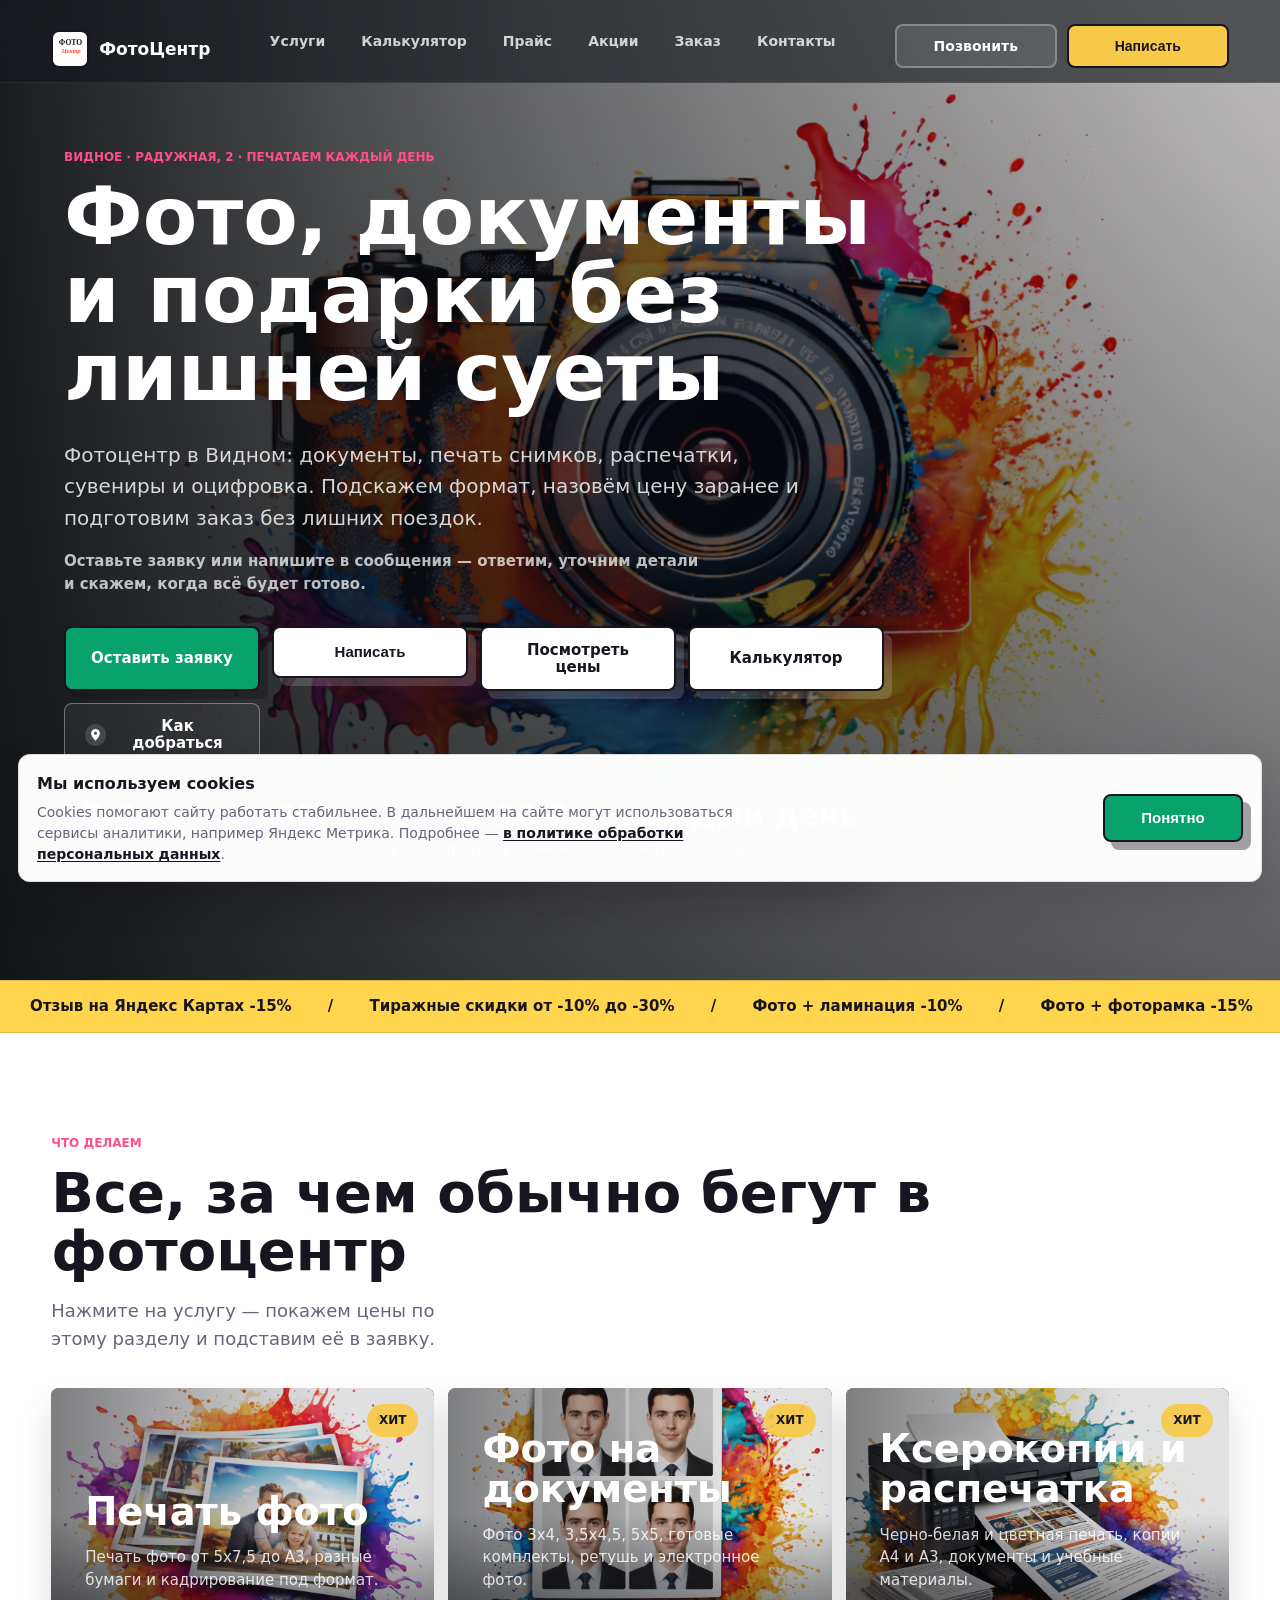
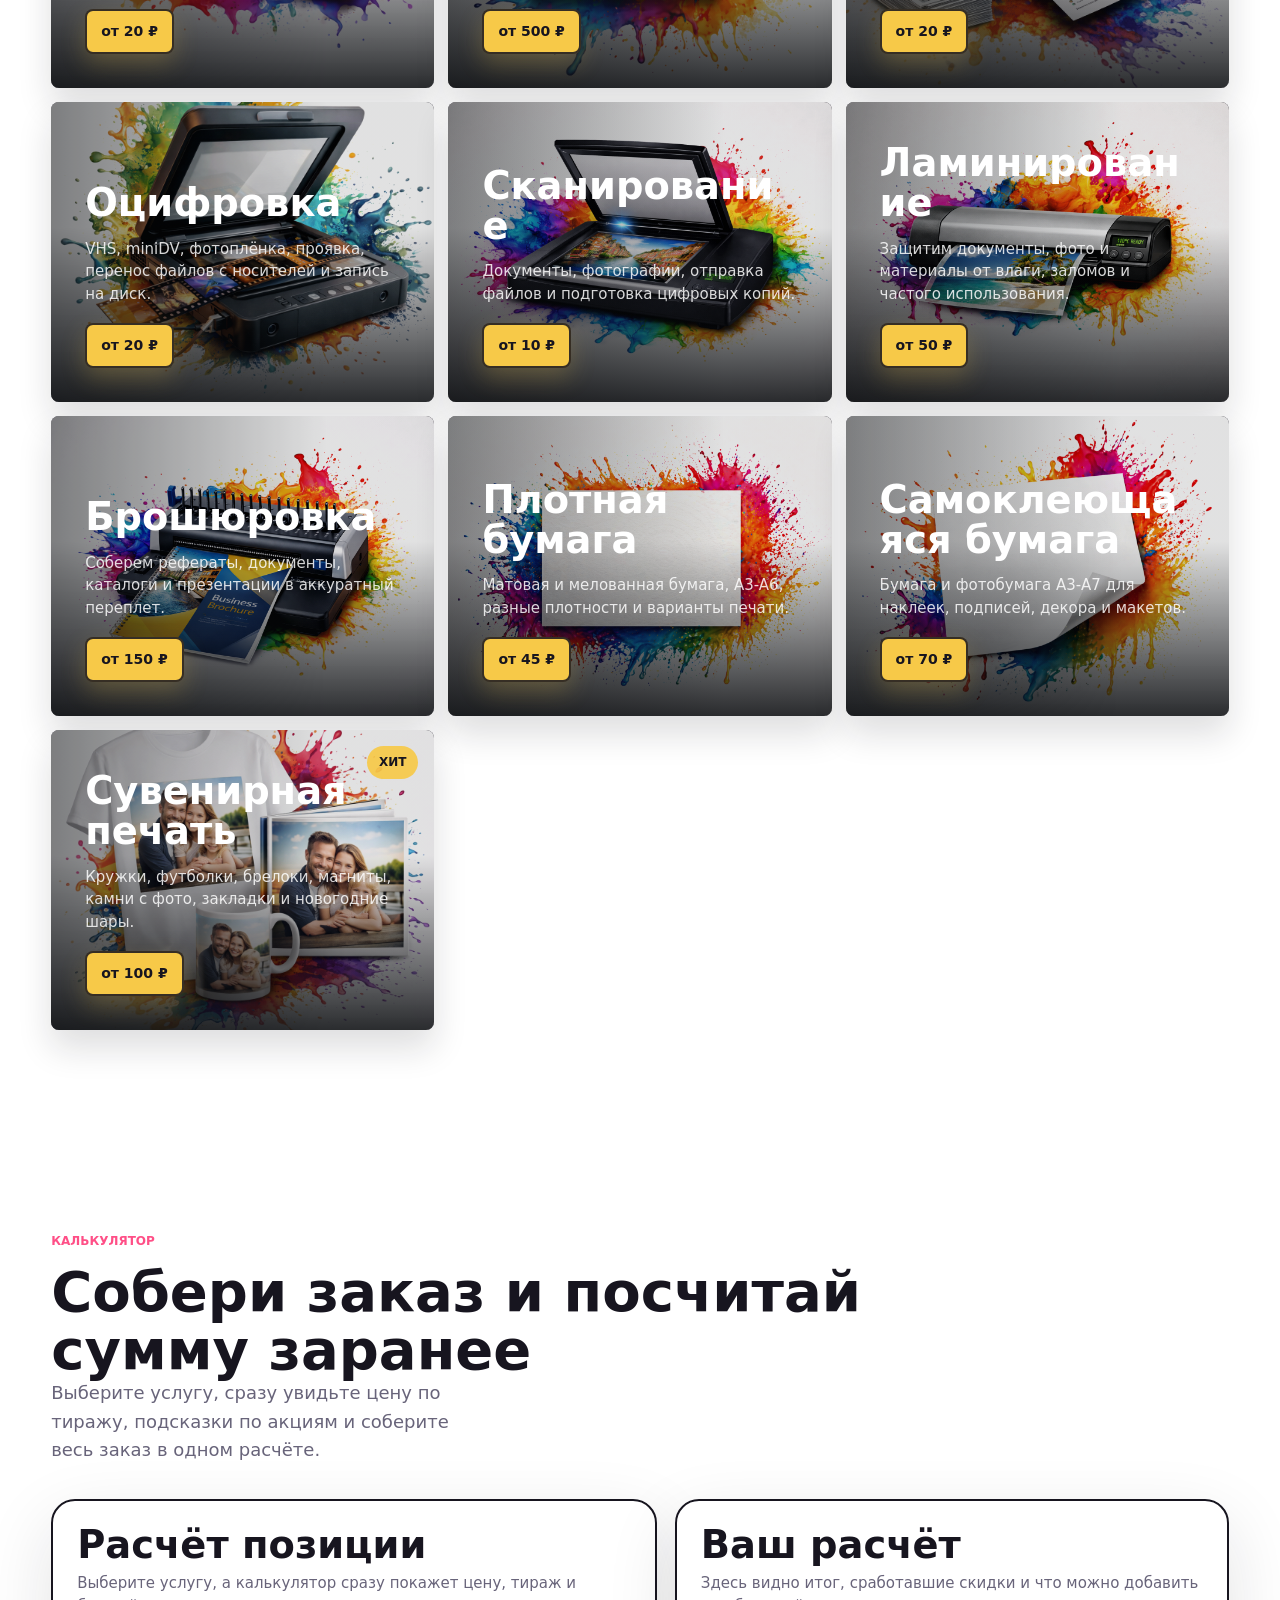
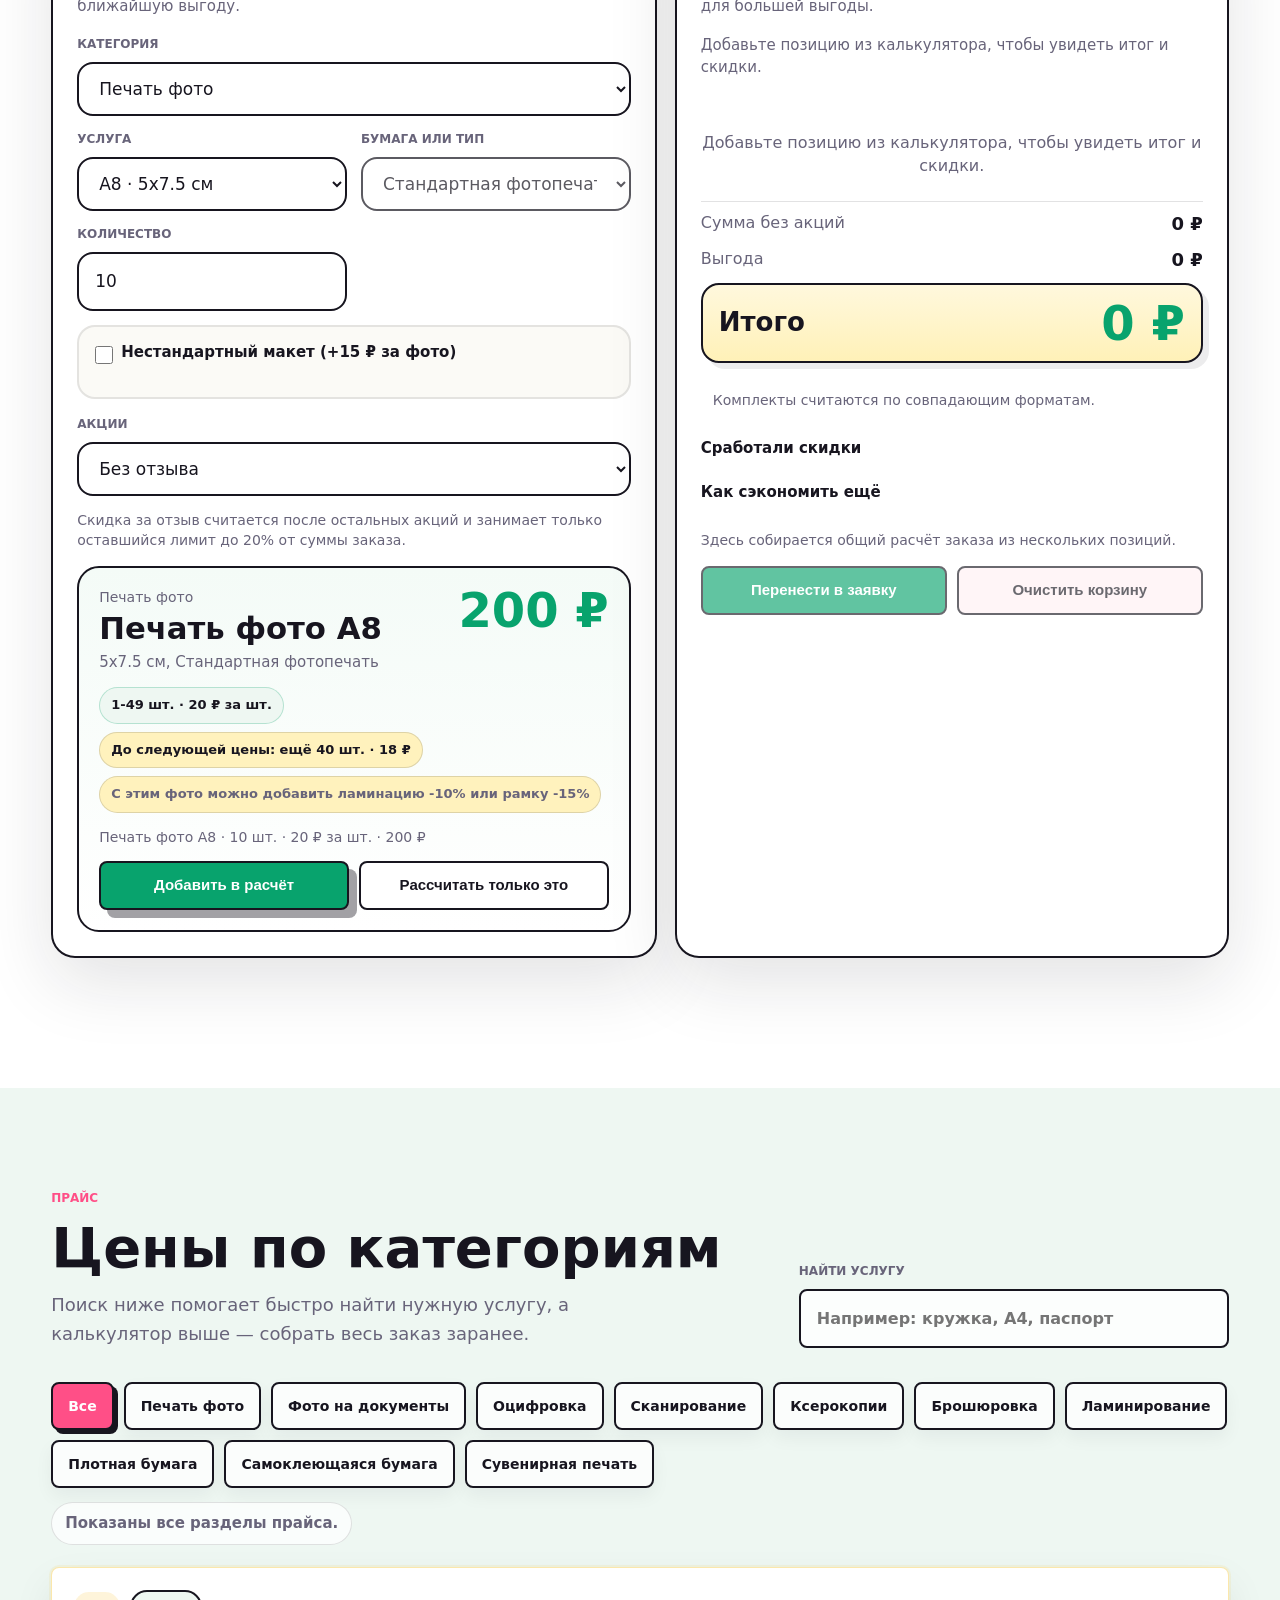
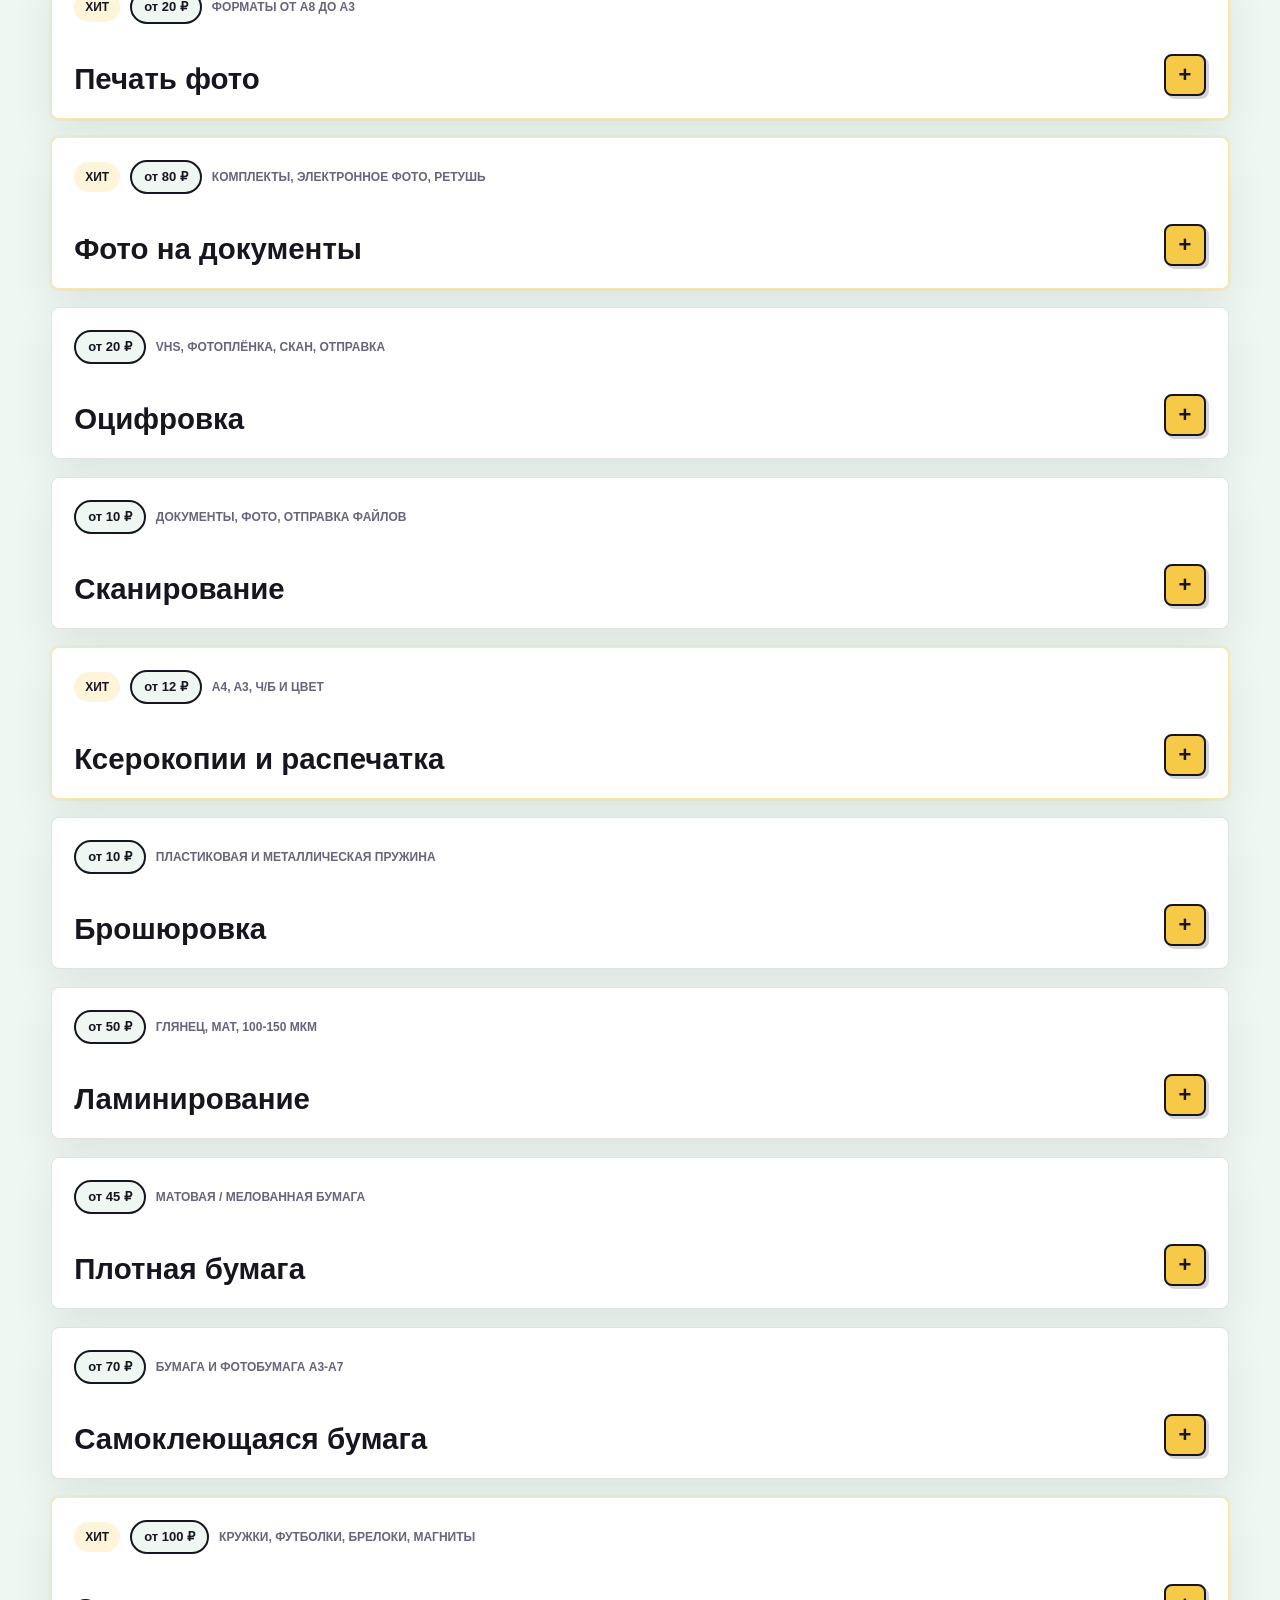
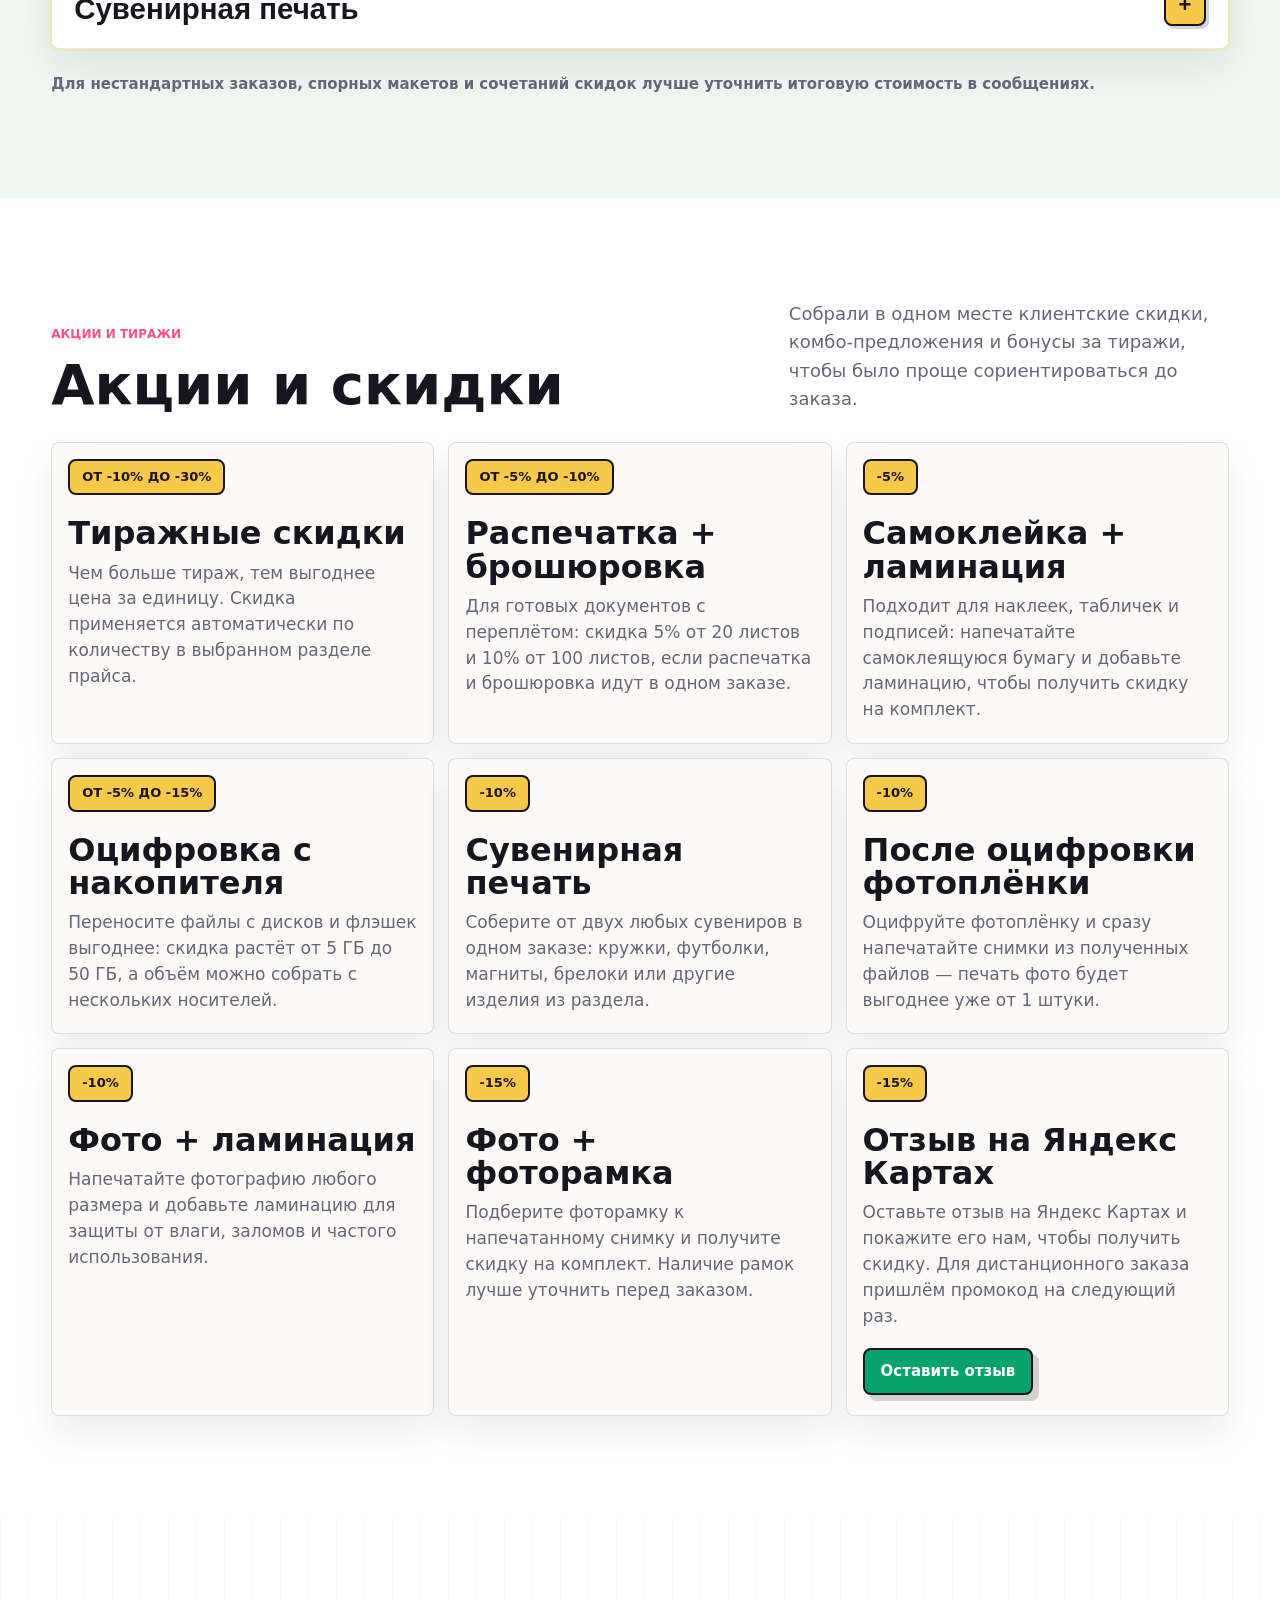
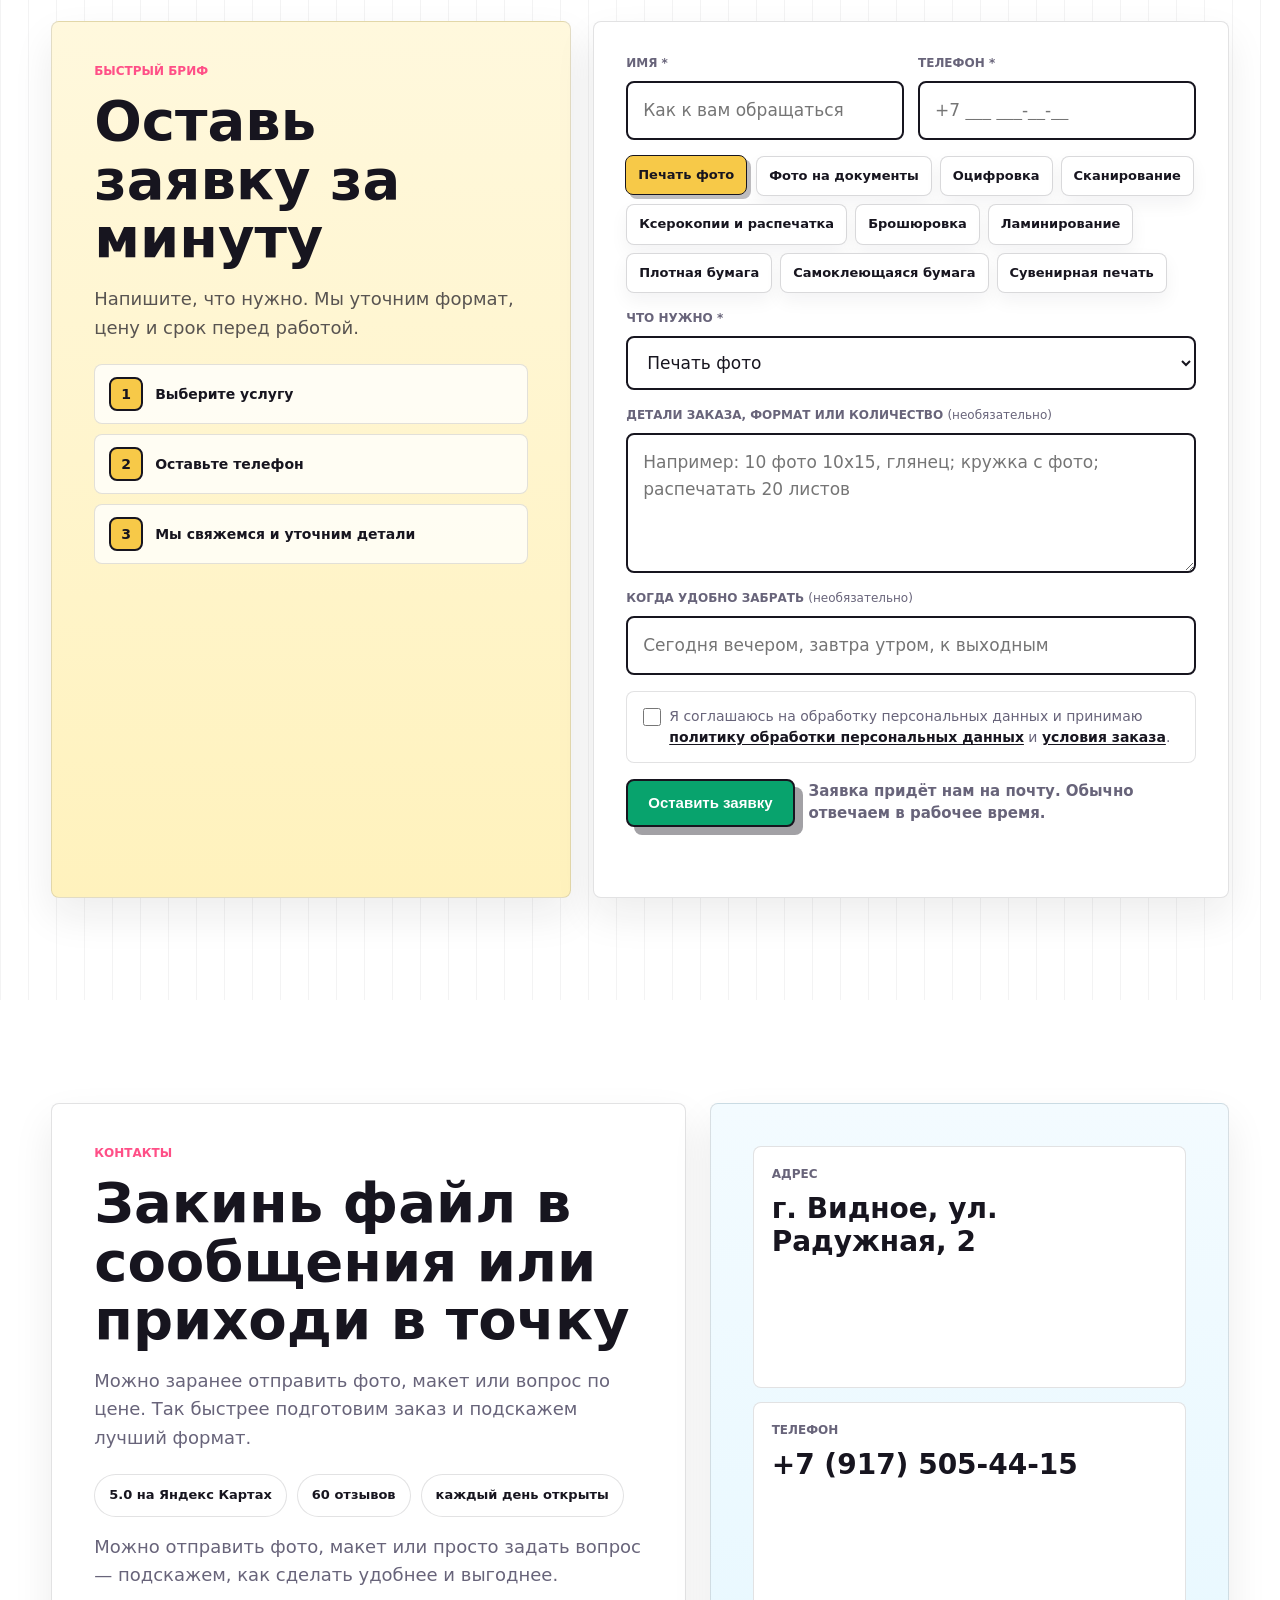
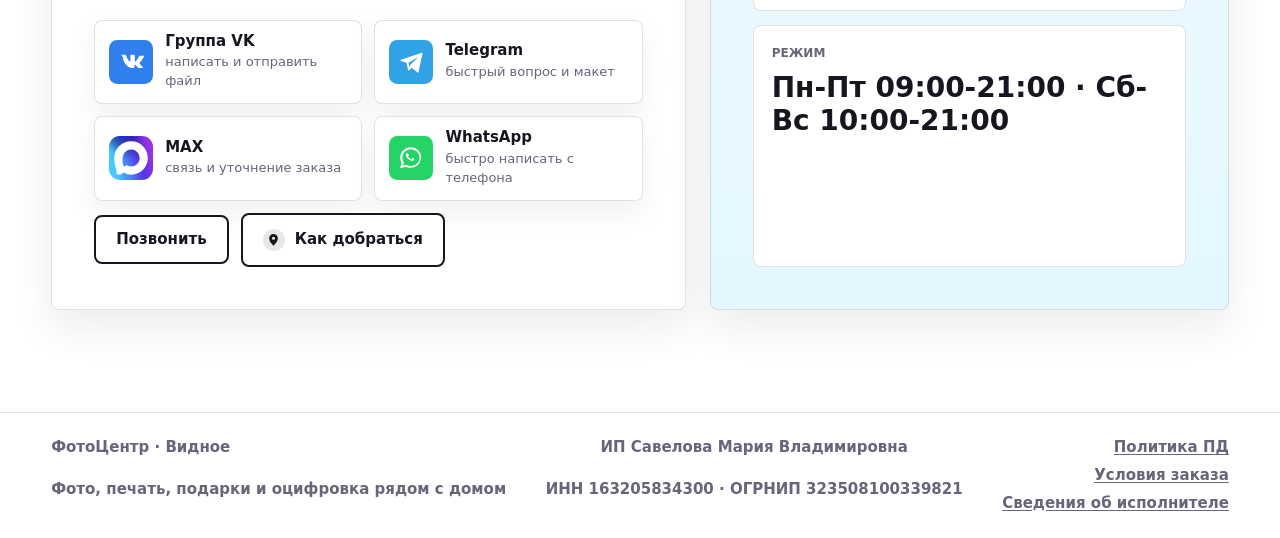
==== index.html @ aa9982d5 "Add legal pages and site compliance details" ====
﻿<!doctype html>
<html lang="ru">
  <head>
    <meta charset="UTF-8" />
    <meta name="viewport" content="width=device-width, initial-scale=1.0" />
    <meta
      name="description"
      content="ФотоЦентр в Видном: фото на документы, печать фото, сувениры с принтом, копии, сканирование, ламинирование и оцифровка."
    />
    <title>ФотоЦентр Видное - фото, печать, сувениры</title>
    <link rel="preconnect" href="https://images.unsplash.com" />
    <link rel="stylesheet" href="styles.css" />
  </head>
  <body>
    <header class="site-header">
      <a class="brand" href="#top" aria-label="ФотоЦентр">
        <span class="brand-mark">
          <img class="brand-mark-image" src="./assets/header-logo.svg" alt="" aria-hidden="true" />
        </span>
        <span>ФотоЦентр</span>
      </a>
      <div class="header-nav-menu">
        <button class="header-nav-toggle" type="button" aria-expanded="false" aria-controls="siteNav" aria-label="Открыть меню">
          <span></span>
          <span></span>
          <span></span>
        </button>
        <nav class="nav" id="siteNav" aria-label="Основная навигация">
          <a href="#services">Услуги</a>
          <a href="#calculator">Калькулятор</a>
          <a href="#prices">Прайс</a>
          <a href="#promos">Акции</a>
          <a href="#order">Заказ</a>
          <a href="#contacts">Контакты</a>
        </nav>
      </div>
      <div class="header-actions">
        <a class="header-cta header-cta-secondary" href="tel:+79175054415">Позвонить</a>
        <div class="header-menu">
          <button class="header-cta header-menu-toggle" type="button" aria-expanded="false" aria-controls="writeMenu">
            Написать
          </button>
          <div class="header-menu-dropdown" id="writeMenu">
            <a href="https://vk.com/pho_tochka.vidnoe" target="_blank" rel="noreferrer">VK</a>
            <a href="https://web.telegram.org/a/#1160806137" target="_blank" rel="noreferrer">Telegram</a>
            <a href="https://max.ru/u/f9LHodD0cOIlaoDYdLaWipJg-TVtTgAfUd0Lg-ih9l57iae0V33f5ia48QM" target="_blank" rel="noreferrer">MAX</a>
            <a href="https://wa.me/79851258646" target="_blank" rel="noreferrer">WhatsApp</a>
          </div>
        </div>
      </div>
    </header>

    <main id="top">
      <section class="hero">
        <div class="hero-copy">
          <p class="eyebrow">Видное · Радужная, 2 · печатаем каждый день</p>
          <h1>Фото, документы<br />и подарки без лишней суеты</h1>
          <p class="hero-text">
            Фотоцентр в Видном: документы, печать снимков, распечатки, сувениры и оцифровка.
            Подскажем формат, назовём цену заранее и подготовим заказ без лишних поездок.
          </p>
          <p class="hero-support">Оставьте заявку или напишите в сообщения — ответим, уточним детали и скажем, когда всё будет готово.</p>
          <div class="hero-actions">
            <a class="btn btn-primary" href="#order">Оставить заявку</a>
            <div class="action-menu action-menu-hero">
              <button class="btn btn-secondary action-menu-toggle" type="button" aria-expanded="false">
                Написать
              </button>
              <div class="action-menu-dropdown" aria-label="Выберите, где написать">
                <a href="https://vk.com/pho_tochka.vidnoe" target="_blank" rel="noreferrer">VK</a>
                <a href="https://web.telegram.org/a/#1160806137" target="_blank" rel="noreferrer">Telegram</a>
                <a href="https://max.ru/u/f9LHodD0cOIlaoDYdLaWipJg-TVtTgAfUd0Lg-ih9l57iae0V33f5ia48QM" target="_blank" rel="noreferrer">MAX</a>
                <a href="https://wa.me/79851258646" target="_blank" rel="noreferrer">WhatsApp</a>
              </div>
            </div>
            <a class="btn btn-secondary" href="#prices">Посмотреть цены</a>
            <a class="btn btn-secondary" href="#calculator">Калькулятор</a>
            <a class="btn btn-ghost btn-route" href="https://yandex.ru/maps/-/CPvjaN9n" target="_blank" rel="noreferrer">
              <span class="btn-route-icon" aria-hidden="true">
                <svg viewBox="0 0 24 24" focusable="false">
                  <path d="M12 22s7-6.2 7-12a7 7 0 1 0-14 0c0 5.8 7 12 7 12Zm0-9.5a2.5 2.5 0 1 1 0-5 2.5 2.5 0 0 1 0 5Z" fill="currentColor" />
                </svg>
              </span>
              <span>Как добраться</span>
            </a>
          </div>
          <div class="hero-stats" aria-label="Быстрая информация">
            <div class="hero-stat">
              <strong>5.0</strong>
              <span>на Яндекс Картах</span>
            </div>
            <div class="hero-stat">
              <strong>60</strong>
              <span>живых отзывов</span>
            </div>
            <div class="hero-stat">
              <strong>от 20 ₽</strong>
              <span>фото за снимок</span>
            </div>
            <div class="hero-stat">
              <strong>каждый день</strong>
              <span>печатаем в Видном</span>
            </div>
          </div>
        </div>
        <div class="hero-media" aria-label="Печать фото и документы">
          <img
            src="https://images.unsplash.com/photo-1516035069371-29a1b244cc32?auto=format&fit=crop&w=900&q=80"
            alt="Фотоаппарат и распечатанные снимки"
          />
          <div class="floating-card top-card">
            <span>от 20 ₽</span>
            <p>печать фото</p>
          </div>
          <div class="floating-card bottom-card">
            <span>от 450 ₽</span>
            <p>электронное фото</p>
          </div>
        </div>
      </section>

      <section class="ticker-section" aria-label="Акции и скидки">
        <div class="ticker-track">
          <div class="ticker-content">
            <span>Отзыв на Яндекс Картах -15%</span>
            <span class="ticker-separator">/</span>
            <span>Тиражные скидки от -10% до -30%</span>
            <span class="ticker-separator">/</span>
            <span>Фото + ламинация -10%</span>
            <span class="ticker-separator">/</span>
            <span>Фото + фоторамка -15%</span>
            <span class="ticker-separator">/</span>
            <span>Распечатка + брошюровка от -5% до -10%</span>
            <span class="ticker-separator">/</span>
            <span>Самоклейка + ламинация -5%</span>
            <span class="ticker-separator">/</span>
            <span>Оцифровка диска или флэшки от -5% до -15%</span>
            <span class="ticker-separator">/</span>
            <span>Сувениры от 2 шт -10%</span>
            <span class="ticker-separator">/</span>
            <span>После оцифровки фотоплёнки печать фото -10%</span>
          </div>
          <div class="ticker-content" aria-hidden="true">
            <span>Отзыв на Яндекс Картах -15%</span>
            <span class="ticker-separator">/</span>
            <span>Тиражные скидки от -10% до -30%</span>
            <span class="ticker-separator">/</span>
            <span>Фото + ламинация -10%</span>
            <span class="ticker-separator">/</span>
            <span>Фото + фоторамка -15%</span>
            <span class="ticker-separator">/</span>
            <span>Распечатка + брошюровка от -5% до -10%</span>
            <span class="ticker-separator">/</span>
            <span>Самоклейка + ламинация -5%</span>
            <span class="ticker-separator">/</span>
            <span>Оцифровка диска или флэшки от -5% до -15%</span>
            <span class="ticker-separator">/</span>
            <span>Сувениры от 2 шт -10%</span>
            <span class="ticker-separator">/</span>
            <span>После оцифровки фотоплёнки печать фото -10%</span>
          </div>
        </div>
      </section>

      <section class="section service-section" id="services">
        <div class="section-head">
          <p class="eyebrow">что делаем</p>
          <h2>Все, за чем обычно бегут в фотоцентр</h2>
          <p class="section-lead">Нажмите на услугу — покажем цены по этому разделу и подставим её в заявку.</p>
        </div>
        <div class="service-grid service-grid-full">
          <article class="service-card service-card-photo" data-target-filter="photo" data-order-service="Печать фото">
            <img src="./assets/photos.png" alt="Печать фотографий" />
            <span class="card-label">хит</span>
            <div>
              <h3>Печать фото</h3>
              <p>Печать фото от 5x7,5 до A3, разные бумаги и кадрирование под формат.</p>
              <span class="service-price">от 20 ₽</span>
            </div>
          </article>
          <article class="service-card service-card-docs" data-target-filter="docs" data-order-service="Фото на документы">
            <img src="./assets/docs.png" alt="Фото на документы" />
            <span class="card-label">хит</span>
            <div>
              <h3>Фото на документы</h3>
              <p>Фото 3x4, 3,5x4,5, 5x5, готовые комплекты, ретушь и электронное фото.</p>
              <span class="service-price">от 500 ₽</span>
            </div>
          </article>
          <article class="service-card service-card-print" data-target-filter="print" data-order-service="Ксерокопии и распечатка">
            <img src="./assets/copies.png" alt="Распечатки и ксерокопии" />
            <span class="card-label">хит</span>
            <div>
              <h3>Ксерокопии и распечатка</h3>
              <p>Черно-белая и цветная печать, копии A4 и A3, документы и учебные материалы.</p>
              <span class="service-price">от 20 ₽</span>
            </div>
          </article>
          <article class="service-card service-card-digital" data-target-filter="digital" data-order-service="Оцифровка">
            <img src="./assets/digitization-card.png" alt="Оцифровка пленок и кассет" />
            <div>
              <h3>Оцифровка</h3>
              <p>VHS, miniDV, фотоплёнка, проявка, перенос файлов с носителей и запись на диск.</p>
              <span class="service-price">от 20 ₽</span>
            </div>
          </article>
          <article class="service-card service-card-scan" data-target-filter="scan" data-order-service="Сканирование">
            <img src="./assets/scanning.png" alt="Сканирование документов и фото" />
            <div>
              <h3>Сканирование</h3>
              <p>Документы, фотографии, отправка файлов и подготовка цифровых копий.</p>
              <span class="service-price">от 10 ₽</span>
            </div>
          </article>
          <article class="service-card service-card-lamination" data-target-filter="lamination" data-order-service="Ламинирование">
            <img src="./assets/lamination.png" alt="Ламинация документов и фотографий" />
            <div>
              <h3>Ламинирование</h3>
              <p>Защитим документы, фото и материалы от влаги, заломов и частого использования.</p>
              <span class="service-price">от 50 ₽</span>
            </div>
          </article>
          <article class="service-card service-card-binding" data-target-filter="binding" data-order-service="Брошюровка">
            <img src="./assets/brochure.png" alt="Брошюровка документов" />
            <div>
              <h3>Брошюровка</h3>
              <p>Соберем рефераты, документы, каталоги и презентации в аккуратный переплет.</p>
              <span class="service-price">от 150 ₽</span>
            </div>
          </article>
          <article class="service-card service-card-paper" data-target-filter="paper" data-order-service="Плотная бумага">
            <img src="./assets/thick-paper.png" alt="Плотная бумага для печати" />
            <div>
              <h3>Плотная бумага</h3>
              <p>Матовая и мелованная бумага, A3-A6, разные плотности и варианты печати.</p>
              <span class="service-price">от 45 ₽</span>
            </div>
          </article>
          <article class="service-card service-card-sticker" data-target-filter="sticker" data-order-service="Самоклеющаяся бумага">
            <img src="./assets/sticker-paper.png" alt="Самоклеющаяся бумага" />
            <div>
              <h3>Самоклеющаяся бумага</h3>
              <p>Бумага и фотобумага A3-A7 для наклеек, подписей, декора и макетов.</p>
              <span class="service-price">от 70 ₽</span>
            </div>
          </article>
          <article class="service-card service-card-gifts" data-target-filter="gifts" data-order-service="Сувенирная печать">
            <img src="./assets/souvenirs.png" alt="Сувенирная печать" />
            <span class="card-label">хит</span>
            <div>
              <h3>Сувенирная печать</h3>
              <p>Кружки, футболки, брелоки, магниты, камни с фото, закладки и новогодние шары.</p>
              <span class="service-price">от 100 ₽</span>
            </div>
          </article>
        </div>
      </section>

      <section class="section calculator-section" id="calculator">
        <div class="section-head">
          <p class="eyebrow">калькулятор</p>
          <h2 id="photoCalculatorTitle">Собери заказ и посчитай сумму заранее</h2>
          <p class="section-lead">
            Выберите услугу, сразу увидьте цену по тиражу, подсказки по акциям и соберите весь заказ в одном расчёте.
          </p>
        </div>
        <div class="calculator-panel" aria-labelledby="photoCalculatorTitle">
          <div class="calculator-workspace" aria-label="Параметры калькулятора заказа">
            <div class="calculator-card calculator-builder">
              <div class="calculator-card-head">
                <h3>Расчёт позиции</h3>
                <p>Выберите услугу, а калькулятор сразу покажет цену, тираж и ближайшую выгоду.</p>
              </div>

              <div class="calculator-grid calculator-grid-basket">
                <label>
                  <span>Категория</span>
                  <select id="calcCategory"></select>
                </label>
                <div class="calculator-dynamic-fields" id="calcFields"></div>
              </div>

              <label class="calculator-review-field">
                <span>Акции</span>
                <select id="calcReviewPromo">
                  <option value="no">Без отзыва</option>
                  <option value="yes">Отзыв на Яндекс Картах -15%</option>
                </select>
              </label>
              <p class="calculator-promo-note">
                Скидка за отзыв считается после остальных акций и занимает только оставшийся лимит до 20% от суммы заказа.
              </p>

              <div class="calculator-preview" id="calcPreview" aria-live="polite">
                <div class="calculator-preview-top">
                  <div>
                    <div class="calculator-preview-meta" id="calcPreviewMeta">Выберите услугу</div>
                    <h3 class="calculator-preview-title" id="calcPreviewTitle">—</h3>
                    <p class="calculator-preview-description" id="calcPreviewDescription">
                      Здесь появится краткое описание выбранной позиции.
                    </p>
                  </div>
                  <div class="calculator-preview-price" id="calcPreviewTotal">0 ₽</div>
                </div>
                <div class="calculator-badges" id="calcPreviewBadges"></div>
                <p class="calculator-builder-note" id="calcBuilderNote">
                  Выберите категорию, услугу и количество, затем добавьте позицию в общий расчёт.
                </p>
                <div class="calculator-builder-actions">
                  <button class="btn btn-primary" id="calcAddItem" type="button">
                    Добавить в расчёт
                  </button>
                  <button class="btn btn-secondary" id="calcReplaceItem" type="button">
                    Рассчитать только это
                  </button>
                </div>
              </div>
            </div>

            <aside class="calculator-card calculator-result" id="calcCartResult" aria-live="polite">
              <div class="calculator-card-head">
                <h3>Ваш расчёт</h3>
                <p>Здесь видно итог, сработавшие скидки и что можно добавить для большей выгоды.</p>
              </div>

              <div class="calculator-result-top">
                <span class="calculator-badge" id="calcCartBadge">Пустой расчёт</span>
                <strong id="calcCartTotal">0 ₽</strong>
              </div>
              <p class="calculator-summary" id="calcCartSummary">
                Добавьте услуги и товары, чтобы собрать заказ по шагам.
              </p>
              <div class="calculator-cart-list" id="calcCartList"></div>
              <p class="calculator-empty" id="calcCartEmpty">
                Добавьте позицию из калькулятора, чтобы увидеть итог и скидки.
              </p>

              <div class="calculator-totals">
                <div class="calculator-total-row">
                  <span>Сумма без акций</span>
                  <b id="calcCartSubtotal">0 ₽</b>
                </div>
                <div class="calculator-total-row">
                  <span>Выгода</span>
                  <b id="calcCartDiscounts">0 ₽</b>
                </div>
                <div class="calculator-total-row calculator-total-row-final">
                  <span>Итого</span>
                  <b id="calcCartGrandTotal">0 ₽</b>
                </div>
              </div>

              <div class="calculator-breakdown">
                <span id="calcCartMeta">Скидки считаются по связкам внутри корзины и по выгоде для клиента.</span>
              </div>

              <div class="calculator-insights" id="calcCartInsights" hidden>
                <section class="calculator-insight">
                  <h3>Сработали скидки</h3>
                  <div class="calculator-lines" id="calcCartAppliedDiscounts"></div>
                </section>
                <section class="calculator-insight">
                  <h3>Как сэкономить ещё</h3>
                  <div class="calculator-lines" id="calcCartSavingsTips"></div>
                </section>
              </div>

              <p class="calculator-result-note" id="calcCartNote">
                Здесь собирается общий расчёт заказа из нескольких позиций.
              </p>
              <div class="calculator-actions">
                <button class="btn btn-primary calculator-transfer" id="calcCartTransfer" type="button">
                  Перенести в заявку
                </button>
                <button class="btn btn-ghost calculator-clear" id="calcCartClear" type="button">
                  Очистить корзину
                </button>
              </div>
            </aside>
          </div>
        </div>
        <div class="calculator-toast" id="calcToast" aria-live="polite" aria-atomic="true"></div>
      </section>

      <section class="section price-section" id="prices">
        <div class="section-head split-head">
          <div>
            <p class="eyebrow">прайс</p>
            <h2>Цены по категориям</h2>
            <p class="price-intro">Поиск ниже помогает быстро найти нужную услугу, а калькулятор выше — собрать весь заказ заранее.</p>
          </div>
          <label class="search-box">
            <span>Найти услугу</span>
            <input type="search" id="priceSearch" placeholder="Например: кружка, А4, паспорт" />
          </label>
        </div>

        <div class="price-tabs" role="tablist" aria-label="Категории прайса">
          <button class="tab active" type="button" data-filter="all">Все</button>
          <button class="tab" type="button" data-filter="photo">Печать фото</button>
          <button class="tab" type="button" data-filter="docs">Фото на документы</button>
          <button class="tab" type="button" data-filter="digital">Оцифровка</button>
          <button class="tab" type="button" data-filter="scan">Сканирование</button>
          <button class="tab" type="button" data-filter="print">Ксерокопии</button>
          <button class="tab" type="button" data-filter="binding">Брошюровка</button>
          <button class="tab" type="button" data-filter="lamination">Ламинирование</button>
          <button class="tab" type="button" data-filter="paper">Плотная бумага</button>
          <button class="tab" type="button" data-filter="sticker">Самоклеющаяся бумага</button>
          <button class="tab" type="button" data-filter="gifts">Сувенирная печать</button>
        </div>
        <p class="price-filter-status" id="priceFilterStatus">Показаны все разделы прайса.</p>
        <p class="price-empty-message" id="priceEmptyMessage">
          Не нашли услугу? <a href="#contacts">Напишите нам</a> — подскажем цену.
        </p>

        <div class="price-grid price-table-grid" id="priceGrid">
          <article class="price-card price-table-card price-card-hot" data-category="photo">
            <button class="price-card-toggle" type="button" aria-expanded="false">
            <div class="price-card-top">
              <span class="price-hot-tag">хит</span>
              <span class="price-chip">от 20 ₽</span>
              <span class="price-meta">форматы от A8 до A3</span>
            </div>
            <h3>Печать фото</h3>
            </button>
            <div class="price-card-body" hidden>
            <div class="price-table-wrap">
              <table class="price-table photo-price-table detail-price-table">
                <thead><tr><th>Формат</th><th>Размер</th><th>Бумага или тип</th><th>Кол-во</th><th>Цена</th></tr></thead>
                <tbody>
                  <tr><td>A8</td><td>5×7,5 см</td><td>Стандартная фотопечать</td><td>1-49<br />50-99<br />100-199<br />200+</td><td><div class="photo-tier-list"><span class="photo-tier"><span class="photo-tier-qty">1-49 шт.</span><span class="photo-tier-price">20 ₽</span></span><span class="photo-tier"><span class="photo-tier-qty">50-99 шт.</span><span class="photo-tier-price">18 ₽</span></span><span class="photo-tier"><span class="photo-tier-qty">100-199 шт.</span><span class="photo-tier-price">17 ₽</span></span><span class="photo-tier"><span class="photo-tier-qty">200+ шт.</span><span class="photo-tier-price">16 ₽</span></span></div></td></tr>
                  <tr><td>A7</td><td>7,5×10 см</td><td>Стандартная фотопечать</td><td>1-29<br />30-59<br />60-99<br />100+</td><td><div class="photo-tier-list"><span class="photo-tier"><span class="photo-tier-qty">1-29 шт.</span><span class="photo-tier-price">30 ₽</span></span><span class="photo-tier"><span class="photo-tier-qty">30-59 шт.</span><span class="photo-tier-price">27 ₽</span></span><span class="photo-tier"><span class="photo-tier-qty">60-99 шт.</span><span class="photo-tier-price">26 ₽</span></span><span class="photo-tier"><span class="photo-tier-qty">100+ шт.</span><span class="photo-tier-price">24 ₽</span></span></div></td></tr>
                  <tr><td>A6</td><td>10×15 см</td><td>Стандартная фотопечать</td><td>1-9<br />10-29<br />30-49<br />50-99<br />100-199<br />200+</td><td><div class="photo-tier-list"><span class="photo-tier"><span class="photo-tier-qty">1-9 шт.</span><span class="photo-tier-price">50 ₽</span></span><span class="photo-tier"><span class="photo-tier-qty">10-29 шт.</span><span class="photo-tier-price">45 ₽</span></span><span class="photo-tier"><span class="photo-tier-qty">30-49 шт.</span><span class="photo-tier-price">43 ₽</span></span><span class="photo-tier"><span class="photo-tier-qty">50-99 шт.</span><span class="photo-tier-price">40 ₽</span></span><span class="photo-tier"><span class="photo-tier-qty">100-199 шт.</span><span class="photo-tier-price">38 ₽</span></span><span class="photo-tier"><span class="photo-tier-qty">200+ шт.</span><span class="photo-tier-price">35 ₽</span></span></div></td></tr>
                  <tr><td>13×18</td><td>13×18 см</td><td>Стандартная фотопечать</td><td>1-9<br />10-14<br />15-29<br />30+</td><td><div class="photo-tier-list"><span class="photo-tier"><span class="photo-tier-qty">1-9 шт.</span><span class="photo-tier-price">100 ₽</span></span><span class="photo-tier"><span class="photo-tier-qty">10-14 шт.</span><span class="photo-tier-price">90 ₽</span></span><span class="photo-tier"><span class="photo-tier-qty">15-29 шт.</span><span class="photo-tier-price">85 ₽</span></span><span class="photo-tier"><span class="photo-tier-qty">30+ шт.</span><span class="photo-tier-price">80 ₽</span></span></div></td></tr>
                  <tr><td>A5</td><td>15×20 см</td><td>Стандартная фотопечать</td><td>1-9<br />10-14<br />15-29<br />30+</td><td><div class="photo-tier-list"><span class="photo-tier"><span class="photo-tier-qty">1-9 шт.</span><span class="photo-tier-price">150 ₽</span></span><span class="photo-tier"><span class="photo-tier-qty">10-14 шт.</span><span class="photo-tier-price">135 ₽</span></span><span class="photo-tier"><span class="photo-tier-qty">15-29 шт.</span><span class="photo-tier-price">128 ₽</span></span><span class="photo-tier"><span class="photo-tier-qty">30+ шт.</span><span class="photo-tier-price">120 ₽</span></span></div></td></tr>
                  <tr><td>A4</td><td>21×29,7 см</td><td>Стандартная фотопечать</td><td>1-4<br />5-9<br />10-29<br />30+</td><td><div class="photo-tier-list"><span class="photo-tier"><span class="photo-tier-qty">1-4 шт.</span><span class="photo-tier-price">250 ₽</span></span><span class="photo-tier"><span class="photo-tier-qty">5-9 шт.</span><span class="photo-tier-price">225 ₽</span></span><span class="photo-tier"><span class="photo-tier-qty">10-29 шт.</span><span class="photo-tier-price">213 ₽</span></span><span class="photo-tier"><span class="photo-tier-qty">30+ шт.</span><span class="photo-tier-price">200 ₽</span></span></div></td></tr>
                  <tr><td>A3</td><td>29,7×42 см</td><td>Стандартная фотопечать</td><td>1-2<br />3-5<br />6-10<br />11+</td><td><div class="photo-tier-list"><span class="photo-tier"><span class="photo-tier-qty">1-2 шт.</span><span class="photo-tier-price">850 ₽</span></span><span class="photo-tier"><span class="photo-tier-qty">3-5 шт.</span><span class="photo-tier-price">765 ₽</span></span><span class="photo-tier"><span class="photo-tier-qty">6-10 шт.</span><span class="photo-tier-price">723 ₽</span></span><span class="photo-tier"><span class="photo-tier-qty">11+ шт.</span><span class="photo-tier-price">680 ₽</span></span></div></td></tr>
                  <tr><td>Нестандартный</td><td>По макету</td><td>Кадрирование</td><td></td><td><div class="photo-tier-list photo-tier-list-single"><span class="photo-tier"><span class="photo-tier-price">+15 ₽</span></span></div></td></tr>
                </tbody>
              </table>
            </div>
            <p class="coverage-note">Печать нестандартного размера рассчитывается по ближайшему формату из таблицы +15 ₽ за 1 фото.</p>
            </div>
          </article>

          <article class="price-card price-table-card accent-card price-card-hot" data-category="docs">
            <button class="price-card-toggle" type="button" aria-expanded="false">
            <div class="price-card-top">
              <span class="price-hot-tag">хит</span>
              <span class="price-chip">от 80 ₽</span>
              <span class="price-meta">комплекты, электронное фото, ретушь</span>
            </div>
            <h3>Фото на документы</h3>
            </button>
            <div class="price-card-body" hidden>
            <div class="price-table-wrap">
              <table class="price-table">
                <thead><tr><th>Услуга</th><th>Формат</th><th>Комплект или описание</th><th>Цена</th></tr></thead>
                <tbody>
                  <tr class="price-subcategory-row"><td colspan="4">Фото на документы</td></tr>
                  <tr><td>Фото на документы</td><td>3×4 / 2×3</td><td>Комплект 4 шт.; пропуск, студенческий, мед.книжка, военный билет и др.</td><td>500 ₽</td></tr>
                  <tr><td>Фото на документы</td><td>3,5×4,5</td><td>Комплект 4 шт.</td><td>600 ₽</td></tr>
                  <tr><td>Фото на документы</td><td>5×5</td><td>С печатью, 4 шт.</td><td>800 ₽</td></tr>
                  <tr><td>Фото на документы</td><td>5×5</td><td>Электронный вид, без печати</td><td>600 ₽</td></tr>
                  <tr><td>Фото на документы</td><td>5×5</td><td>Готовое фото, печать 2 шт.</td><td>300 ₽</td></tr>
                  <tr><td>Фото на документы</td><td>9×12</td><td>Пакет услуг, 1 шт.</td><td>700 ₽</td></tr>
                  <tr><td>Фото на документы</td><td>9×12</td><td>Готовое фото, 1 шт.</td><td>300 ₽</td></tr>
                  <tr><td>Подстановка костюма</td><td>Для фото</td><td>Служебные формы со званиями, классическая мужская и женская одежда</td><td>150 ₽</td></tr>
                  <tr class="price-subcategory-row"><td colspan="4">Готовые комплекты</td></tr>
                  <tr><td>Готовый комплект</td><td>2 / 4 / 6 / 8 / 10 шт.</td><td>Печать готовых фото на документы</td><td><div class="price-detail-list price-detail-list--set"><span class="price-detail-item"><span class="price-detail-label">2 шт.</span><span class="price-detail-value">250 ₽</span></span><span class="price-detail-item"><span class="price-detail-label">4 шт.</span><span class="price-detail-value">350 ₽</span></span><span class="price-detail-item"><span class="price-detail-label">6 шт.</span><span class="price-detail-value">500 ₽</span></span><span class="price-detail-item"><span class="price-detail-label">8 шт.</span><span class="price-detail-value">550 ₽</span></span><span class="price-detail-item"><span class="price-detail-label">10 шт.</span><span class="price-detail-value">600 ₽</span></span></div></td></tr>
                  <tr><td>Дополнительный комплект</td><td>2 / 4 / 6 / 8 / 10 шт.</td><td>Дополнительная печать к комплекту</td><td><div class="price-detail-list price-detail-list--set"><span class="price-detail-item"><span class="price-detail-label">2 шт.</span><span class="price-detail-value">150 ₽</span></span><span class="price-detail-item"><span class="price-detail-label">4 шт.</span><span class="price-detail-value">200 ₽</span></span><span class="price-detail-item"><span class="price-detail-label">6 шт.</span><span class="price-detail-value">350 ₽</span></span><span class="price-detail-item"><span class="price-detail-label">8 шт.</span><span class="price-detail-value">450 ₽</span></span><span class="price-detail-item"><span class="price-detail-label">10 шт.</span><span class="price-detail-value">500 ₽</span></span></div></td></tr>
                  <tr class="price-subcategory-row"><td colspan="4">Файлы и обработка</td></tr>
                  <tr><td>Электронное фото</td><td>Файл</td><td>Сфотографировать и обработать фото</td><td>450 ₽</td></tr>
                  <tr><td>Фото по пояс, обработка</td><td>1 фото</td><td>Сфотографировать по пояс, обработать. Бонус: печать фото 10×15</td><td>600 ₽</td></tr>
                  <tr><td>Ретушь фото</td><td>1 элемент</td><td>Цветокоррекция, покраснение</td><td>80 ₽</td></tr>
                  <tr><td>Ретушь фото</td><td>1 элемент</td><td>Фон, удаление элемента</td><td>150 ₽</td></tr>
                  <tr><td>Работа с фото</td><td>1 элемент</td><td>Восстановление</td><td>500 ₽</td></tr>
                  <tr><td>Реставрация фото</td><td>1 фото</td><td>Полный пакет</td><td>850 ₽</td></tr>
                </tbody>
              </table>
            </div>
            </div>
          </article>

          <article class="price-card price-table-card" data-category="digital">
            <button class="price-card-toggle" type="button" aria-expanded="false">
            <div class="price-card-top">
              <span class="price-chip">от 20 ₽</span>
              <span class="price-meta">VHS, фотоплёнка, скан, отправка</span>
            </div>
            <h3>Оцифровка</h3>
            </button>
            <div class="price-card-body" hidden>
            <div class="price-table-wrap">
              <table class="price-table detail-price-table">
                <thead><tr><th>Услуга</th><th>Носитель или режим</th><th>Описание</th><th>Цена</th></tr></thead>
                <tbody>
                  <tr class="price-subcategory-row"><td colspan="4">Видеокассеты</td></tr>
                  <tr><td>Оцифровка видеокассет</td><td>VHS / S-VHS / mini DV</td><td>Цена за минуту записи. Минимальная стоимость кассеты — 900 ₽.</td><td><div class="price-detail-list price-detail-list--digitize-video"><span class="price-detail-item"><span class="price-detail-label">1-99 мин</span><span class="price-detail-value">20 ₽ / мин</span></span><span class="price-detail-item"><span class="price-detail-label">100-299 мин</span><span class="price-detail-value">19 ₽ / мин</span></span><span class="price-detail-item"><span class="price-detail-label">300+ мин</span><span class="price-detail-value">18 ₽ / мин</span></span></div></td></tr>
                  <tr class="price-subcategory-row"><td colspan="4">Фотоплёнка</td></tr>
                  <tr><td>Оцифровка фотоплёнки</td><td>10×15 / 1000×1500 pix</td><td>Бюджетный режим</td><td><div class="price-detail-list price-detail-list--digitize-roll"><span class="price-detail-item"><span class="price-detail-label">1-2 шт.</span><span class="price-detail-value">850 ₽</span></span><span class="price-detail-item"><span class="price-detail-label">3-9 шт.</span><span class="price-detail-value">808 ₽</span></span><span class="price-detail-item"><span class="price-detail-label">10+ шт.</span><span class="price-detail-value">765 ₽</span></span></div></td></tr>
                  <tr><td>Оцифровка фотоплёнки</td><td>21×30 / 2048×3089 pix</td><td>Стандартный режим</td><td><div class="price-detail-list price-detail-list--digitize-roll"><span class="price-detail-item"><span class="price-detail-label">1-2 шт.</span><span class="price-detail-value">950 ₽</span></span><span class="price-detail-item"><span class="price-detail-label">3-9 шт.</span><span class="price-detail-value">903 ₽</span></span><span class="price-detail-item"><span class="price-detail-label">10+ шт.</span><span class="price-detail-value">855 ₽</span></span></div></td></tr>
                  <tr><td>Оцифровка фотоплёнки</td><td>A2 / 4492×6774 pix</td><td>Максимальный режим</td><td><div class="price-detail-list price-detail-list--digitize-roll"><span class="price-detail-item"><span class="price-detail-label">1-2 шт.</span><span class="price-detail-value">1200 ₽</span></span><span class="price-detail-item"><span class="price-detail-label">3-9 шт.</span><span class="price-detail-value">1140 ₽</span></span><span class="price-detail-item"><span class="price-detail-label">10+ шт.</span><span class="price-detail-value">1080 ₽</span></span></div></td></tr>
                  <tr><td>Проявка фотоплёнки</td><td>1 катушка</td><td>Проявка плёнки</td><td><div class="price-detail-list price-detail-list--digitize-roll"><span class="price-detail-item"><span class="price-detail-label">1-2 шт.</span><span class="price-detail-value">550 ₽</span></span><span class="price-detail-item"><span class="price-detail-label">3-9 шт.</span><span class="price-detail-value">523 ₽</span></span><span class="price-detail-item"><span class="price-detail-label">10+ шт.</span><span class="price-detail-value">495 ₽</span></span></div></td></tr>
                  <tr><td>Сканирование фотоплёнки</td><td>1 катушка</td><td>Сканирование плёнки</td><td><div class="price-detail-list price-detail-list--digitize-roll"><span class="price-detail-item"><span class="price-detail-label">1-2 шт.</span><span class="price-detail-value">700 ₽</span></span><span class="price-detail-item"><span class="price-detail-label">3-9 шт.</span><span class="price-detail-value">665 ₽</span></span><span class="price-detail-item"><span class="price-detail-label">10+ шт.</span><span class="price-detail-value">630 ₽</span></span></div></td></tr>
                  <tr><td>Порезанный кадр</td><td>1 кадр</td><td>Стандартный режим</td><td><div class="price-detail-list price-detail-list--digitize-frame"><span class="price-detail-item"><span class="price-detail-label">1-9 шт.</span><span class="price-detail-value">80 ₽</span></span><span class="price-detail-item"><span class="price-detail-label">10-29 шт.</span><span class="price-detail-value">76 ₽</span></span><span class="price-detail-item"><span class="price-detail-label">30+ шт.</span><span class="price-detail-value">72 ₽</span></span></div></td></tr>
                  <tr><td>Вытащить фотоплёнку</td><td>1 плёнка</td><td>В тёмном боксе</td><td>250 ₽</td></tr>
                  <tr class="price-subcategory-row"><td colspan="4">Диски и флэш-накопители</td></tr>
                  <tr><td>Оцифровка с накопителя</td><td>1 ГБ</td><td>Перенос файлов из флешки или диска, кроме Blue ray</td><td><div class="price-detail-list price-detail-list--digitize-storage"><span class="price-detail-item"><span class="price-detail-label">1-4 ГБ</span><span class="price-detail-value">150 ₽</span></span><span class="price-detail-item"><span class="price-detail-label">5-19 ГБ</span><span class="price-detail-value">143 ₽</span></span><span class="price-detail-item"><span class="price-detail-label">20-49 ГБ</span><span class="price-detail-value">135 ₽</span></span><span class="price-detail-item"><span class="price-detail-label">50+ ГБ</span><span class="price-detail-value">128 ₽</span></span></div></td></tr>
                  <tr><td>Диск CD / DVD</td><td>1 шт.</td><td>Товар</td><td>100 ₽</td></tr>
                </tbody>
              </table>
            </div>
            <p class="coverage-note">После оцифровки фотоплёнки печать фото с этой плёнки идёт со скидкой 10%.</p>
            </div>
          </article>

          <article class="price-card price-table-card" data-category="scan">
            <button class="price-card-toggle" type="button" aria-expanded="false">
            <div class="price-card-top">
              <span class="price-chip">от 10 ₽</span>
              <span class="price-meta">документы, фото, отправка файлов</span>
            </div>
            <h3>Сканирование</h3>
            </button>
            <div class="price-card-body" hidden>
            <div class="price-table-wrap">
              <table class="price-table detail-price-table">
                <thead><tr><th>Услуга</th><th>Формат или dpi</th><th>Описание</th><th>Цена</th></tr></thead>
                <tbody>
                  <tr class="price-subcategory-row"><td colspan="4">Документы</td></tr>
                  <tr><td>Сканирование документа</td><td>1 прокат</td><td>Документ</td><td><div class="price-detail-list price-detail-list--scan-doc"><span class="price-detail-item"><span class="price-detail-label">1-19 шт.</span><span class="price-detail-value">20 ₽</span></span><span class="price-detail-item"><span class="price-detail-label">20-49 шт.</span><span class="price-detail-value">19 ₽</span></span><span class="price-detail-item"><span class="price-detail-label">50+ шт.</span><span class="price-detail-value">18 ₽</span></span></div></td></tr>
                  <tr><td>Отправка файла</td><td>1 файл</td><td>Отправка готового файла</td><td>10 ₽</td></tr>
                  <tr class="price-subcategory-row"><td colspan="4">Фото</td></tr>
                  <tr><td>Сканирование фото</td><td>A4, 600 dpi</td><td>Стандартное сканирование фото листом</td><td><div class="price-detail-list price-detail-list--scan-photo"><span class="price-detail-item"><span class="price-detail-label">1-9 шт.</span><span class="price-detail-value">50 ₽</span></span><span class="price-detail-item"><span class="price-detail-label">10-19 шт.</span><span class="price-detail-value">48 ₽</span></span><span class="price-detail-item"><span class="price-detail-label">20-49 шт.</span><span class="price-detail-value">45 ₽</span></span><span class="price-detail-item"><span class="price-detail-label">50+ шт.</span><span class="price-detail-value">43 ₽</span></span></div></td></tr>
                  <tr><td>Оцифровка фото с обработкой</td><td>1200 dpi</td><td>Сканирование, кадрирование, цветокоррекция</td><td>170 ₽</td></tr>
                  <tr><td>Оцифровка фото с обработкой</td><td>2400 dpi</td><td>Сканирование, кадрирование, цветокоррекция</td><td>220 ₽</td></tr>
                </tbody>
              </table>
            </div>
            </div>
          </article>

          <article class="price-card price-table-card price-card-hot" data-category="print">
            <button class="price-card-toggle" type="button" aria-expanded="false">
            <div class="price-card-top">
              <span class="price-hot-tag">хит</span>
              <span class="price-chip">от 12 ₽</span>
              <span class="price-meta">A4, A3, ч/б и цвет</span>
            </div>
            <h3>Ксерокопии и распечатка</h3>
            </button>
            <div class="price-card-body" hidden>
            <div class="price-table-wrap">
              <table class="price-table">
                <thead><tr><th>Услуга</th><th>Формат</th><th>Тип печати</th><th>Цена</th></tr></thead>
                <tbody>
                  <tr class="price-subcategory-row"><td colspan="4">A4</td></tr>
                  <tr><td>Ксерокопия</td><td>A4</td><td>Черно-белое / Цвет</td><td><div class="price-group-stack"><div class="price-group"><span class="price-group-title">Ч/б</span><div class="price-detail-list price-detail-list--print-a4"><span class="price-detail-item"><span class="price-detail-label">1-29 шт.</span><span class="price-detail-value">25 ₽</span></span><span class="price-detail-item"><span class="price-detail-label">30-99 шт.</span><span class="price-detail-value">24 ₽</span></span><span class="price-detail-item"><span class="price-detail-label">100-299 шт.</span><span class="price-detail-value">23 ₽</span></span><span class="price-detail-item"><span class="price-detail-label">300+ шт.</span><span class="price-detail-value">22 ₽</span></span></div></div><div class="price-group"><span class="price-group-title price-group-title--color">Цвет</span><div class="price-detail-list price-detail-list--print-a4"><span class="price-detail-item"><span class="price-detail-label">1-29 шт.</span><span class="price-detail-value">45 ₽</span></span><span class="price-detail-item"><span class="price-detail-label">30-99 шт.</span><span class="price-detail-value">43 ₽</span></span><span class="price-detail-item"><span class="price-detail-label">100-299 шт.</span><span class="price-detail-value">41 ₽</span></span><span class="price-detail-item"><span class="price-detail-label">300+ шт.</span><span class="price-detail-value">39 ₽</span></span></div></div></div></td></tr>
                  <tr><td>Доп. прокат</td><td>A4</td><td>Черно-белое / Цвет</td><td><div class="price-group-stack"><div class="price-group"><span class="price-group-title">Ч/б</span><div class="price-detail-list price-detail-list-single"><span class="price-detail-item"><span class="price-detail-value">12 ₽</span></span></div></div><div class="price-group"><span class="price-group-title price-group-title--color">Цвет</span><div class="price-detail-list price-detail-list-single"><span class="price-detail-item"><span class="price-detail-value">20 ₽</span></span></div></div></div></td></tr>
                  <tr><td>Распечатка</td><td>A4</td><td>Черно-белое / Цвет</td><td><div class="price-group-stack"><div class="price-group"><span class="price-group-title">Ч/б</span><div class="price-detail-list price-detail-list--print-a4"><span class="price-detail-item"><span class="price-detail-label">1-29 шт.</span><span class="price-detail-value">20 ₽</span></span><span class="price-detail-item"><span class="price-detail-label">30-99 шт.</span><span class="price-detail-value">19 ₽</span></span><span class="price-detail-item"><span class="price-detail-label">100-299 шт.</span><span class="price-detail-value">18 ₽</span></span><span class="price-detail-item"><span class="price-detail-label">300+ шт.</span><span class="price-detail-value">17 ₽</span></span></div></div><div class="price-group"><span class="price-group-title price-group-title--color">Цвет</span><div class="price-detail-list price-detail-list--print-a4"><span class="price-detail-item"><span class="price-detail-label">1-29 шт.</span><span class="price-detail-value">40 ₽</span></span><span class="price-detail-item"><span class="price-detail-label">30-99 шт.</span><span class="price-detail-value">38 ₽</span></span><span class="price-detail-item"><span class="price-detail-label">100-299 шт.</span><span class="price-detail-value">36 ₽</span></span><span class="price-detail-item"><span class="price-detail-label">300+ шт.</span><span class="price-detail-value">34 ₽</span></span></div></div></div></td></tr>
                  <tr class="price-subcategory-row"><td colspan="4">A3</td></tr>
                  <tr><td>Распечатка</td><td>A3</td><td>Черно-белое / Цвет</td><td><div class="price-group-stack"><div class="price-group"><span class="price-group-title">Ч/б</span><div class="price-detail-list price-detail-list--print-a3"><span class="price-detail-item"><span class="price-detail-label">1-19 шт.</span><span class="price-detail-value">50 ₽</span></span><span class="price-detail-item"><span class="price-detail-label">20-49 шт.</span><span class="price-detail-value">48 ₽</span></span><span class="price-detail-item"><span class="price-detail-label">50+ шт.</span><span class="price-detail-value">45 ₽</span></span></div></div><div class="price-group"><span class="price-group-title price-group-title--color">Цвет</span><div class="price-detail-list price-detail-list--print-a3"><span class="price-detail-item"><span class="price-detail-label">1-19 шт.</span><span class="price-detail-value">85 ₽</span></span><span class="price-detail-item"><span class="price-detail-label">20-49 шт.</span><span class="price-detail-value">81 ₽</span></span><span class="price-detail-item"><span class="price-detail-label">50+ шт.</span><span class="price-detail-value">77 ₽</span></span></div></div></div></td></tr>
                  <tr><td>Доп. прокат</td><td>A3</td><td>Черно-белое / Цвет</td><td><div class="price-group-stack"><div class="price-group"><span class="price-group-title">Ч/б</span><div class="price-detail-list price-detail-list-single"><span class="price-detail-item"><span class="price-detail-value">25 ₽</span></span></div></div><div class="price-group"><span class="price-group-title price-group-title--color">Цвет</span><div class="price-detail-list price-detail-list-single"><span class="price-detail-item"><span class="price-detail-value">45 ₽</span></span></div></div></div></td></tr>
                </tbody>
              </table>
            </div>
            <p class="coverage-note">При заливке бумаги свыше 50% стоимость увеличивается на 50%.</p>
            </div>
          </article>

          <article class="price-card price-table-card" data-category="binding">
            <button class="price-card-toggle" type="button" aria-expanded="false">
            <div class="price-card-top">
              <span class="price-chip">от 10 ₽</span>
              <span class="price-meta">пластиковая и металлическая пружина</span>
            </div>
            <h3>Брошюровка</h3>
            </button>
            <div class="price-card-body" hidden>
            <div class="price-table-wrap">
              <table class="price-table">
                <thead><tr><th>Услуга</th><th>Объём</th><th>Материал или описание</th><th>Цена</th></tr></thead>
                <tbody>
                  <tr><td>Брошюровка</td><td>До 10 листов</td><td>Пластиковая пружина</td><td>150 ₽</td></tr>
                  <tr><td>Брошюровка</td><td>До 20 листов</td><td>Пластиковая пружина</td><td>200 ₽</td></tr>
                  <tr><td>Брошюровка</td><td>До 50 листов</td><td>Пластиковая пружина</td><td>300 ₽</td></tr>
                  <tr><td>Брошюровка</td><td>До 100 листов</td><td>Пластиковая пружина</td><td>400 ₽</td></tr>
                  <tr><td>Брошюровка</td><td>До 200 листов</td><td>Пластиковая пружина</td><td>550 ₽</td></tr>
                  <tr><td>Брошюровка</td><td>До 280 листов</td><td>Пластиковая пружина</td><td>600 ₽</td></tr>
                  <tr><td>Брошюровка</td><td>До 20 листов</td><td>Металлическая пружина</td><td>350 ₽</td></tr>
                  <tr><td>Замена / доп. лист</td><td>До 5 листов</td><td>Дополнительная работа с листами</td><td>50 ₽</td></tr>
                </tbody>
              </table>
            </div>
            </div>
          </article>

          <article class="price-card price-table-card" data-category="lamination">
            <button class="price-card-toggle" type="button" aria-expanded="false">
            <div class="price-card-top">
              <span class="price-chip">от 50 ₽</span>
              <span class="price-meta">глянец, мат, 100-150 мкм</span>
            </div>
            <h3>Ламинирование</h3>
            </button>
            <div class="price-card-body" hidden>
            <div class="price-table-wrap">
              <table class="price-table">
                <thead><tr><th>Услуга</th><th>Формат</th><th>Тип плёнки</th><th>Цена</th></tr></thead>
                <tbody>
                  <tr><td>Ламинирование</td><td>A3</td><td>Глянец, плотность 100-150 мкм</td><td><div class="price-detail-list price-detail-list--lamination"><span class="price-detail-item"><span class="price-detail-label">1-4 шт.</span><span class="price-detail-value">375 ₽</span></span><span class="price-detail-item"><span class="price-detail-label">5-14 шт.</span><span class="price-detail-value">357 ₽</span></span><span class="price-detail-item"><span class="price-detail-label">15+ шт.</span><span class="price-detail-value">338 ₽</span></span></div></td></tr>
                  <tr><td>Ламинирование</td><td>A4</td><td>Глянец / мат</td><td><div class="price-detail-list price-detail-list--lamination"><span class="price-detail-item"><span class="price-detail-label">1-9 шт.</span><span class="price-detail-value">150 ₽</span></span><span class="price-detail-item"><span class="price-detail-label">10-29 шт.</span><span class="price-detail-value">143 ₽</span></span><span class="price-detail-item"><span class="price-detail-label">30+ шт.</span><span class="price-detail-value">135 ₽</span></span></div></td></tr>
                  <tr><td>Ламинирование</td><td>A5</td><td>Глянец / мат</td><td><div class="price-detail-list price-detail-list--lamination"><span class="price-detail-item"><span class="price-detail-label">1-14 шт.</span><span class="price-detail-value">100 ₽</span></span><span class="price-detail-item"><span class="price-detail-label">15-39 шт.</span><span class="price-detail-value">95 ₽</span></span><span class="price-detail-item"><span class="price-detail-label">40+ шт.</span><span class="price-detail-value">90 ₽</span></span></div></td></tr>
                  <tr><td>Ламинирование</td><td>A6</td><td>Глянец</td><td><div class="price-detail-list price-detail-list--lamination"><span class="price-detail-item"><span class="price-detail-label">1-19 шт.</span><span class="price-detail-value">80 ₽</span></span><span class="price-detail-item"><span class="price-detail-label">20-49 шт.</span><span class="price-detail-value">76 ₽</span></span><span class="price-detail-item"><span class="price-detail-label">50+ шт.</span><span class="price-detail-value">72 ₽</span></span></div></td></tr>
                  <tr><td>Ламинирование</td><td>A7</td><td>Глянец</td><td><div class="price-detail-list price-detail-list--lamination"><span class="price-detail-item"><span class="price-detail-label">1-29 шт.</span><span class="price-detail-value">50 ₽</span></span><span class="price-detail-item"><span class="price-detail-label">30-79 шт.</span><span class="price-detail-value">48 ₽</span></span><span class="price-detail-item"><span class="price-detail-label">80+ шт.</span><span class="price-detail-value">45 ₽</span></span></div></td></tr>
                </tbody>
              </table>
            </div>
            </div>
          </article>

          <article class="price-card price-table-card" data-category="paper">
            <button class="price-card-toggle" type="button" aria-expanded="false">
            <div class="price-card-top">
              <span class="price-chip">от 45 ₽</span>
              <span class="price-meta">матовая / мелованная бумага</span>
            </div>
            <h3>Плотная бумага</h3>
            </button>
            <div class="price-card-body" hidden>
            <div class="price-table-wrap">
              <table class="price-table paper-price-table">
                <thead><tr><th>Формат</th><th>Бумага</th><th>Стороны</th><th>Цена</th></tr></thead>
                <tbody>
                  <tr class="price-subcategory-row"><td colspan="4">A3</td></tr>
                  <tr><td>A3</td><td>Матовая / мелованная 200 г</td><td>Односторонняя</td><td><div class="price-group-stack"><div class="price-group"><span class="price-group-title">1 сторона</span><div class="price-detail-list price-detail-list--side price-detail-list--paper-4"><span class="price-detail-item"><span class="price-detail-label">1-2 шт.</span><span class="price-detail-value">110 ₽</span></span><span class="price-detail-item"><span class="price-detail-label">3-5 шт.</span><span class="price-detail-value">99 ₽</span></span><span class="price-detail-item"><span class="price-detail-label">6-10 шт.</span><span class="price-detail-value">94 ₽</span></span><span class="price-detail-item"><span class="price-detail-label">11+ шт.</span><span class="price-detail-value">88 ₽</span></span></div></div></div></td></tr>
                  <tr class="price-subcategory-row"><td colspan="4">A4</td></tr>
                  <tr><td>A4</td><td>Матовая / мелованная 100-190 г</td><td>Односторонняя / двухсторонняя</td><td><div class="price-group-stack"><div class="price-group"><span class="price-group-title">1 сторона</span><div class="price-detail-list price-detail-list--side price-detail-list--paper-4"><span class="price-detail-item"><span class="price-detail-label">1-4 шт.</span><span class="price-detail-value">110 ₽</span></span><span class="price-detail-item"><span class="price-detail-label">5-9 шт.</span><span class="price-detail-value">99 ₽</span></span><span class="price-detail-item"><span class="price-detail-label">10-29 шт.</span><span class="price-detail-value">94 ₽</span></span><span class="price-detail-item"><span class="price-detail-label">30+ шт.</span><span class="price-detail-value">88 ₽</span></span></div></div><div class="price-group"><span class="price-group-title">2 стороны</span><div class="price-detail-list price-detail-list--side price-detail-list--paper-4"><span class="price-detail-item"><span class="price-detail-label">1-4 шт.</span><span class="price-detail-value">165 ₽</span></span><span class="price-detail-item"><span class="price-detail-label">5-9 шт.</span><span class="price-detail-value">149 ₽</span></span><span class="price-detail-item"><span class="price-detail-label">10-29 шт.</span><span class="price-detail-value">140 ₽</span></span><span class="price-detail-item"><span class="price-detail-label">30+ шт.</span><span class="price-detail-value">132 ₽</span></span></div></div></div></td></tr>
                  <tr><td>A4</td><td>Матовая / мелованная 200-300 г</td><td>Односторонняя / двухсторонняя</td><td><div class="price-group-stack"><div class="price-group"><span class="price-group-title">1 сторона</span><div class="price-detail-list price-detail-list--side price-detail-list--paper-4"><span class="price-detail-item"><span class="price-detail-label">1-4 шт.</span><span class="price-detail-value">140 ₽</span></span><span class="price-detail-item"><span class="price-detail-label">5-9 шт.</span><span class="price-detail-value">126 ₽</span></span><span class="price-detail-item"><span class="price-detail-label">10-29 шт.</span><span class="price-detail-value">119 ₽</span></span><span class="price-detail-item"><span class="price-detail-label">30+ шт.</span><span class="price-detail-value">112 ₽</span></span></div></div><div class="price-group"><span class="price-group-title">2 стороны</span><div class="price-detail-list price-detail-list--side price-detail-list--paper-4"><span class="price-detail-item"><span class="price-detail-label">1-4 шт.</span><span class="price-detail-value">210 ₽</span></span><span class="price-detail-item"><span class="price-detail-label">5-9 шт.</span><span class="price-detail-value">189 ₽</span></span><span class="price-detail-item"><span class="price-detail-label">10-29 шт.</span><span class="price-detail-value">179 ₽</span></span><span class="price-detail-item"><span class="price-detail-label">30+ шт.</span><span class="price-detail-value">168 ₽</span></span></div></div></div></td></tr>
                  <tr class="price-subcategory-row"><td colspan="4">A5</td></tr>
                  <tr><td>A5</td><td>Матовая / мелованная 100-190 г</td><td>Односторонняя / двухсторонняя</td><td><div class="price-group-stack"><div class="price-group"><span class="price-group-title">1 сторона</span><div class="price-detail-list price-detail-list--side price-detail-list--paper-4"><span class="price-detail-item"><span class="price-detail-label">1-9 шт.</span><span class="price-detail-value">80 ₽</span></span><span class="price-detail-item"><span class="price-detail-label">10-14 шт.</span><span class="price-detail-value">72 ₽</span></span><span class="price-detail-item"><span class="price-detail-label">15-29 шт.</span><span class="price-detail-value">68 ₽</span></span><span class="price-detail-item"><span class="price-detail-label">30+ шт.</span><span class="price-detail-value">64 ₽</span></span></div></div><div class="price-group"><span class="price-group-title">2 стороны</span><div class="price-detail-list price-detail-list--side price-detail-list--paper-4"><span class="price-detail-item"><span class="price-detail-label">1-9 шт.</span><span class="price-detail-value">120 ₽</span></span><span class="price-detail-item"><span class="price-detail-label">10-14 шт.</span><span class="price-detail-value">108 ₽</span></span><span class="price-detail-item"><span class="price-detail-label">15-29 шт.</span><span class="price-detail-value">102 ₽</span></span><span class="price-detail-item"><span class="price-detail-label">30+ шт.</span><span class="price-detail-value">96 ₽</span></span></div></div></div></td></tr>
                  <tr><td>A5</td><td>Матовая / мелованная 200-300 г</td><td>Односторонняя / двухсторонняя</td><td><div class="price-group-stack"><div class="price-group"><span class="price-group-title">1 сторона</span><div class="price-detail-list price-detail-list--side price-detail-list--paper-4"><span class="price-detail-item"><span class="price-detail-label">1-9 шт.</span><span class="price-detail-value">95 ₽</span></span><span class="price-detail-item"><span class="price-detail-label">10-14 шт.</span><span class="price-detail-value">86 ₽</span></span><span class="price-detail-item"><span class="price-detail-label">15-29 шт.</span><span class="price-detail-value">81 ₽</span></span><span class="price-detail-item"><span class="price-detail-label">30+ шт.</span><span class="price-detail-value">76 ₽</span></span></div></div><div class="price-group"><span class="price-group-title">2 стороны</span><div class="price-detail-list price-detail-list--side price-detail-list--paper-4"><span class="price-detail-item"><span class="price-detail-label">1-9 шт.</span><span class="price-detail-value">140 ₽</span></span><span class="price-detail-item"><span class="price-detail-label">10-14 шт.</span><span class="price-detail-value">126 ₽</span></span><span class="price-detail-item"><span class="price-detail-label">15-29 шт.</span><span class="price-detail-value">119 ₽</span></span><span class="price-detail-item"><span class="price-detail-label">30+ шт.</span><span class="price-detail-value">112 ₽</span></span></div></div></div></td></tr>
                  <tr class="price-subcategory-row"><td colspan="4">A6</td></tr>
                  <tr><td>A6</td><td>Матовая / мелованная 100-190 г</td><td>Односторонняя / двухсторонняя</td><td><div class="price-group-stack"><div class="price-group"><span class="price-group-title">1 сторона</span><div class="price-detail-list price-detail-list--side price-detail-list--paper-6"><span class="price-detail-item"><span class="price-detail-label">1-9 шт.</span><span class="price-detail-value">45 ₽</span></span><span class="price-detail-item"><span class="price-detail-label">10-29 шт.</span><span class="price-detail-value">41 ₽</span></span><span class="price-detail-item"><span class="price-detail-label">30-49 шт.</span><span class="price-detail-value">38 ₽</span></span><span class="price-detail-item"><span class="price-detail-label">50-99 шт.</span><span class="price-detail-value">36 ₽</span></span><span class="price-detail-item"><span class="price-detail-label">100-199 шт.</span><span class="price-detail-value">34 ₽</span></span><span class="price-detail-item"><span class="price-detail-label">200+ шт.</span><span class="price-detail-value">32 ₽</span></span></div></div><div class="price-group"><span class="price-group-title">2 стороны</span><div class="price-detail-list price-detail-list--side price-detail-list--paper-6"><span class="price-detail-item"><span class="price-detail-label">1-9 шт.</span><span class="price-detail-value">70 ₽</span></span><span class="price-detail-item"><span class="price-detail-label">10-29 шт.</span><span class="price-detail-value">63 ₽</span></span><span class="price-detail-item"><span class="price-detail-label">30-49 шт.</span><span class="price-detail-value">60 ₽</span></span><span class="price-detail-item"><span class="price-detail-label">50-99 шт.</span><span class="price-detail-value">56 ₽</span></span><span class="price-detail-item"><span class="price-detail-label">100-199 шт.</span><span class="price-detail-value">53 ₽</span></span><span class="price-detail-item"><span class="price-detail-label">200+ шт.</span><span class="price-detail-value">49 ₽</span></span></div></div></div></td></tr>
                  <tr><td>A6</td><td>Матовая / мелованная 200-300 г</td><td>Односторонняя / двухсторонняя</td><td><div class="price-group-stack"><div class="price-group"><span class="price-group-title">1 сторона</span><div class="price-detail-list price-detail-list--side price-detail-list--paper-6"><span class="price-detail-item"><span class="price-detail-label">1-9 шт.</span><span class="price-detail-value">55 ₽</span></span><span class="price-detail-item"><span class="price-detail-label">10-29 шт.</span><span class="price-detail-value">50 ₽</span></span><span class="price-detail-item"><span class="price-detail-label">30-49 шт.</span><span class="price-detail-value">47 ₽</span></span><span class="price-detail-item"><span class="price-detail-label">50-99 шт.</span><span class="price-detail-value">44 ₽</span></span><span class="price-detail-item"><span class="price-detail-label">100-199 шт.</span><span class="price-detail-value">41 ₽</span></span><span class="price-detail-item"><span class="price-detail-label">200+ шт.</span><span class="price-detail-value">39 ₽</span></span></div></div><div class="price-group"><span class="price-group-title">2 стороны</span><div class="price-detail-list price-detail-list--side price-detail-list--paper-6"><span class="price-detail-item"><span class="price-detail-label">1-9 шт.</span><span class="price-detail-value">85 ₽</span></span><span class="price-detail-item"><span class="price-detail-label">10-29 шт.</span><span class="price-detail-value">77 ₽</span></span><span class="price-detail-item"><span class="price-detail-label">30-49 шт.</span><span class="price-detail-value">72 ₽</span></span><span class="price-detail-item"><span class="price-detail-label">50-99 шт.</span><span class="price-detail-value">68 ₽</span></span><span class="price-detail-item"><span class="price-detail-label">100-199 шт.</span><span class="price-detail-value">64 ₽</span></span><span class="price-detail-item"><span class="price-detail-label">200+ шт.</span><span class="price-detail-value">60 ₽</span></span></div></div></div></td></tr>
                </tbody>
              </table>
            </div>
            <p class="coverage-note">При заливке бумаги свыше 50% стоимость увеличивается на 50%.</p>
            </div>
          </article>

          <article class="price-card price-table-card" data-category="sticker">
            <button class="price-card-toggle" type="button" aria-expanded="false">
            <div class="price-card-top">
              <span class="price-chip">от 70 ₽</span>
              <span class="price-meta">бумага и фотобумага A3-A7</span>
            </div>
            <h3>Самоклеющаяся бумага</h3>
            </button>
            <div class="price-card-body" hidden>
            <div class="price-table-wrap">
              <table class="price-table sticker-price-table">
                <thead><tr><th>Материал</th><th>Формат</th><th>Описание</th><th>Цена</th></tr></thead>
                <tbody>
                  <tr class="price-subcategory-row"><td colspan="4">Самоклеящаяся бумага</td></tr>
                  <tr><td>Самоклеющаяся бумага</td><td>A3</td><td>Обычная бумага</td><td><div class="price-detail-list price-detail-list--sticker"><span class="price-detail-item"><span class="price-detail-label">1-2 шт.</span><span class="price-detail-value">150 ₽</span></span><span class="price-detail-item"><span class="price-detail-label">3-9 шт.</span><span class="price-detail-value">143 ₽</span></span><span class="price-detail-item"><span class="price-detail-label">10+ шт.</span><span class="price-detail-value">135 ₽</span></span></div></td></tr>
                  <tr><td>Самоклеющаяся бумага</td><td>A4</td><td>Обычная бумага</td><td><div class="price-detail-list price-detail-list--sticker"><span class="price-detail-item"><span class="price-detail-label">1-2 шт.</span><span class="price-detail-value">100 ₽</span></span><span class="price-detail-item"><span class="price-detail-label">3-9 шт.</span><span class="price-detail-value">95 ₽</span></span><span class="price-detail-item"><span class="price-detail-label">10+ шт.</span><span class="price-detail-value">90 ₽</span></span></div></td></tr>
                  <tr><td>Самоклеющаяся бумага</td><td>A5</td><td>Обычная бумага</td><td><div class="price-detail-list price-detail-list--sticker"><span class="price-detail-item"><span class="price-detail-label">1-2 шт.</span><span class="price-detail-value">90 ₽</span></span><span class="price-detail-item"><span class="price-detail-label">3-9 шт.</span><span class="price-detail-value">86 ₽</span></span><span class="price-detail-item"><span class="price-detail-label">10+ шт.</span><span class="price-detail-value">81 ₽</span></span></div></td></tr>
                  <tr><td>Самоклеющаяся бумага</td><td>A6</td><td>Обычная бумага</td><td><div class="price-detail-list price-detail-list--sticker"><span class="price-detail-item"><span class="price-detail-label">1-2 шт.</span><span class="price-detail-value">80 ₽</span></span><span class="price-detail-item"><span class="price-detail-label">3-9 шт.</span><span class="price-detail-value">76 ₽</span></span><span class="price-detail-item"><span class="price-detail-label">10+ шт.</span><span class="price-detail-value">72 ₽</span></span></div></td></tr>
                  <tr><td>Самоклеющаяся бумага</td><td>A7</td><td>Обычная бумага</td><td><div class="price-detail-list price-detail-list--sticker"><span class="price-detail-item"><span class="price-detail-label">1-2 шт.</span><span class="price-detail-value">70 ₽</span></span><span class="price-detail-item"><span class="price-detail-label">3-9 шт.</span><span class="price-detail-value">67 ₽</span></span><span class="price-detail-item"><span class="price-detail-label">10+ шт.</span><span class="price-detail-value">63 ₽</span></span></div></td></tr>
                  <tr class="price-subcategory-row"><td colspan="4">Самоклеящаяся фотобумага</td></tr>
                  <tr><td>Самоклеющаяся фотобумага</td><td>A3</td><td>Фотобумага</td><td><div class="price-detail-list price-detail-list--sticker"><span class="price-detail-item"><span class="price-detail-label">1-2 шт.</span><span class="price-detail-value">350 ₽</span></span><span class="price-detail-item"><span class="price-detail-label">3-9 шт.</span><span class="price-detail-value">333 ₽</span></span><span class="price-detail-item"><span class="price-detail-label">10+ шт.</span><span class="price-detail-value">315 ₽</span></span></div></td></tr>
                  <tr><td>Самоклеющаяся фотобумага</td><td>A4</td><td>Фотобумага</td><td><div class="price-detail-list price-detail-list--sticker"><span class="price-detail-item"><span class="price-detail-label">1-2 шт.</span><span class="price-detail-value">250 ₽</span></span><span class="price-detail-item"><span class="price-detail-label">3-9 шт.</span><span class="price-detail-value">238 ₽</span></span><span class="price-detail-item"><span class="price-detail-label">10+ шт.</span><span class="price-detail-value">225 ₽</span></span></div></td></tr>
                  <tr><td>Самоклеющаяся фотобумага</td><td>A5</td><td>Фотобумага</td><td><div class="price-detail-list price-detail-list--sticker"><span class="price-detail-item"><span class="price-detail-label">1-2 шт.</span><span class="price-detail-value">100 ₽</span></span><span class="price-detail-item"><span class="price-detail-label">3-9 шт.</span><span class="price-detail-value">95 ₽</span></span><span class="price-detail-item"><span class="price-detail-label">10+ шт.</span><span class="price-detail-value">90 ₽</span></span></div></td></tr>
                  <tr><td>Самоклеющаяся фотобумага</td><td>A6</td><td>Фотобумага</td><td><div class="price-detail-list price-detail-list--sticker"><span class="price-detail-item"><span class="price-detail-label">1-2 шт.</span><span class="price-detail-value">85 ₽</span></span><span class="price-detail-item"><span class="price-detail-label">3-9 шт.</span><span class="price-detail-value">81 ₽</span></span><span class="price-detail-item"><span class="price-detail-label">10+ шт.</span><span class="price-detail-value">77 ₽</span></span></div></td></tr>
                  <tr><td>Самоклеющаяся фотобумага</td><td>A7</td><td>Фотобумага</td><td><div class="price-detail-list price-detail-list--sticker"><span class="price-detail-item"><span class="price-detail-label">1-2 шт.</span><span class="price-detail-value">75 ₽</span></span><span class="price-detail-item"><span class="price-detail-label">3-9 шт.</span><span class="price-detail-value">72 ₽</span></span><span class="price-detail-item"><span class="price-detail-label">10+ шт.</span><span class="price-detail-value">68 ₽</span></span></div></td></tr>
                </tbody>
              </table>
            </div>
            </div>
          </article>

          <article class="price-card price-table-card accent-card price-card-hot" data-category="gifts">
            <button class="price-card-toggle" type="button" aria-expanded="false">
            <div class="price-card-top">
              <span class="price-hot-tag">хит</span>
              <span class="price-chip">от 100 ₽</span>
              <span class="price-meta">кружки, футболки, брелоки, магниты</span>
            </div>
            <h3>Сувенирная печать</h3>
            </button>
            <div class="price-card-body" hidden>
            <div class="price-table-wrap">
              <table class="price-table">
                <thead><tr><th>Изделие</th><th>Формат или размер</th><th>Описание</th><th>Цена</th></tr></thead>
                <tbody>
                  <tr class="price-subcategory-row"><td colspan="4">Брелоки</td></tr>
                  <tr><td>Брелок</td><td>Акриловый</td><td>Фото двустороннее</td><td>150 ₽</td></tr>
                  <tr><td>Брелок</td><td>3×3 см</td><td>Фото с двух сторон, эпоксидная смола, акриловая подложка, шнурок с карабином</td><td>150 ₽</td></tr>
                  <tr class="price-subcategory-row"><td colspan="4">Кружки</td></tr>
                  <tr><td>Кружка с принтом</td><td>Белая, 300 мл</td><td>Размер нанесения 21×9,5 см, крафт коробка</td><td>650 ₽</td></tr>
                  <tr><td>Кружка с принтом</td><td>Цветная, 300 мл</td><td>Печать на кружке</td><td>700 ₽</td></tr>
                  <tr class="price-subcategory-row"><td colspan="4">Бейсболки</td></tr>
                  <tr><td>Бейсболка + принт</td><td>Лоб 14×5,5 см; сбоку 5,5×6 см</td><td>Классическая, с сеткой, с пайетками</td><td>900 ₽</td></tr>
                  <tr><td>Принт на свою бейсболку</td><td>Лобное место или сбоку</td><td>Печать там, где нет швов</td><td>600 ₽</td></tr>
                  <tr><td>Доп. сторона принта</td><td>1 нанесение</td><td>Пропечатка макета в другом месте</td><td>100 ₽</td></tr>
                  <tr class="price-subcategory-row"><td colspan="4">Футболки</td></tr>
                  <tr><td>Футболка синтетика, белая</td><td>S-XL, до A4</td><td>Печать на футболке</td><td>1300 ₽</td></tr>
                  <tr><td>Футболка синтетика, белая</td><td>S-XL, до A3</td><td>Печать на футболке</td><td>1400 ₽</td></tr>
                  <tr><td>Футболка синтетика, белая</td><td>2XL-6XL, до A4</td><td>Печать на футболке</td><td>1400 ₽</td></tr>
                  <tr><td>Футболка синтетика, белая</td><td>2XL-6XL, до A3</td><td>Печать на футболке</td><td>1500 ₽</td></tr>
                  <tr><td>Детская футболка синтетика</td><td>До A3</td><td>Печать на футболке</td><td>1200 ₽</td></tr>
                  <tr><td>Футболка хлопок, любой цвет</td><td>S-XL, до A4</td><td>100% хлопок, плотность 180 г</td><td>1500 ₽</td></tr>
                  <tr><td>Футболка хлопок, любой цвет</td><td>S-XL, до A3</td><td>100% хлопок</td><td>1600 ₽</td></tr>
                  <tr><td>Футболка хлопок, любой цвет</td><td>2XL-6XL, до A4</td><td>100% хлопок</td><td>1600 ₽</td></tr>
                  <tr><td>Футболка хлопок, любой цвет</td><td>2XL-6XL, до A3</td><td>100% хлопок</td><td>1700 ₽</td></tr>
                  <tr><td>Детская футболка хлопок</td><td>До A4</td><td>Печать на футболке</td><td>1400 ₽</td></tr>
                  <tr><td>Детская футболка хлопок</td><td>До A3</td><td>Печать на футболке</td><td>1500 ₽</td></tr>
                  <tr class="price-subcategory-row"><td colspan="4">Принт на своей ткани</td></tr>
                  <tr><td>Принт на свою ткань</td><td>ДТФ, до A6</td><td>В составе должен быть 100% хлопок</td><td>500 ₽</td></tr>
                  <tr><td>Принт на свою ткань</td><td>ДТФ, A5-A4</td><td>Печать на ткани клиента</td><td>850 ₽</td></tr>
                  <tr><td>Принт на свою ткань</td><td>A3</td><td>Печать на ткани клиента</td><td>1100 ₽</td></tr>
                  <tr class="price-subcategory-row"><td colspan="4">Магниты</td></tr>
                  <tr><td>Фото-магнит акриловый</td><td>A8</td><td>Бонус: ламинация на фотомагнит</td><td>100 ₽</td></tr>
                  <tr><td>Фото-магнит виниловый</td><td>A8</td><td>Виниловый магнит</td><td>100 ₽</td></tr>
                  <tr><td>Фото-магнит виниловый</td><td>A7</td><td>Виниловый магнит</td><td>150 ₽</td></tr>
                  <tr><td>Фото-магнит виниловый</td><td>A6</td><td>Виниловый магнит</td><td>250 ₽</td></tr>
                  <tr><td>Фото-магнит виниловый</td><td>A5</td><td>Виниловый магнит</td><td>400 ₽</td></tr>
                  <tr><td>Фото-магнит виниловый</td><td>A4</td><td>Виниловый магнит</td><td>600 ₽</td></tr>
                  <tr class="price-subcategory-row"><td colspan="4">Интерьер и подарки</td></tr>
                  <tr><td>Металлическая рамка</td><td>По наличию</td><td>Сублимация, формат уточнять по наличию товара</td><td>800 ₽</td></tr>
                  <tr><td>Камень с фото</td><td>По наличию</td><td>Сублимация, формат уточнять по наличию товара</td><td>950 ₽</td></tr>
                  <tr><td>Шар новогодний с фото и снегом</td><td>Двустороннее фото</td><td>Снег, бусинки, ленточки, бантик</td><td>600 ₽</td></tr>
                  <tr><td>Закладка с фото + ленточка и кисточка</td><td>15×5 см</td><td>Ламинация глянец, кисточка с ленточкой на выбор</td><td>250 ₽</td></tr>
                </tbody>
              </table>
            </div>
            <p class="coverage-note">В сувенирной печати скидка 10% действует при заказе любых изделий от 2 шт.</p>
            </div>
          </article>
        </div>
        <p class="price-note">Для нестандартных заказов, спорных макетов и сочетаний скидок лучше уточнить итоговую стоимость в сообщениях.</p>
      </section>

      <section class="section promo-section" id="promos">
        <div class="section-head split-head promo-head">
          <div>
            <p class="eyebrow">акции и тиражи</p>
            <h2>Акции и скидки</h2>
          </div>
          <p class="section-lead">Собрали в одном месте клиентские скидки, комбо-предложения и бонусы за тиражи, чтобы было проще сориентироваться до заказа.</p>
        </div>
        <div class="promo-list">
          <article class="promo-card">
            <span class="promo-badge">от -10% до -30%</span>
            <h3>Тиражные скидки</h3>
            <p>Чем больше тираж, тем выгоднее цена за единицу. Скидка применяется автоматически по количеству в выбранном разделе прайса.</p>
          </article>
          <article class="promo-card">
            <span class="promo-badge">от -5% до -10%</span>
            <h3>Распечатка + брошюровка</h3>
            <p>Для готовых документов с переплётом: скидка 5% от 20 листов и 10% от 100 листов, если распечатка и брошюровка идут в одном заказе.</p>
          </article>
          <article class="promo-card">
            <span class="promo-badge">-5%</span>
            <h3>Самоклейка + ламинация</h3>
            <p>Подходит для наклеек, табличек и подписей: напечатайте самоклеящуюся бумагу и добавьте ламинацию, чтобы получить скидку на комплект.</p>
          </article>
          <article class="promo-card">
            <span class="promo-badge">от -5% до -15%</span>
            <h3>Оцифровка с накопителя</h3>
            <p>Переносите файлы с дисков и флэшек выгоднее: скидка растёт от 5 ГБ до 50 ГБ, а объём можно собрать с нескольких носителей.</p>
          </article>
          <article class="promo-card">
            <span class="promo-badge">-10%</span>
            <h3>Сувенирная печать</h3>
            <p>Соберите от двух любых сувениров в одном заказе: кружки, футболки, магниты, брелоки или другие изделия из раздела.</p>
          </article>
          <article class="promo-card">
            <span class="promo-badge">-10%</span>
            <h3>После оцифровки фотоплёнки</h3>
            <p>Оцифруйте фотоплёнку и сразу напечатайте снимки из полученных файлов — печать фото будет выгоднее уже от 1 штуки.</p>
          </article>
          <article class="promo-card">
            <span class="promo-badge">-10%</span>
            <h3>Фото + ламинация</h3>
            <p>Напечатайте фотографию любого размера и добавьте ламинацию для защиты от влаги, заломов и частого использования.</p>
          </article>
          <article class="promo-card">
            <span class="promo-badge">-15%</span>
            <h3>Фото + фоторамка</h3>
            <p>Подберите фоторамку к напечатанному снимку и получите скидку на комплект. Наличие рамок лучше уточнить перед заказом.</p>
          </article>
          <article class="promo-card promo-card-review">
            <span class="promo-badge">-15%</span>
            <h3>Отзыв на Яндекс Картах</h3>
            <p>Оставьте отзыв на Яндекс Картах и покажите его нам, чтобы получить скидку. Для дистанционного заказа пришлём промокод на следующий раз.</p>
            <a
              class="promo-action"
              href="https://yandex.ru/maps/org/foto_tsentr/166665523226/reviews/?add-review=true&display-text=%D0%A4%D0%BE%D1%82%D0%BE%D1%83%D1%81%D0%BB%D1%83%D0%B3%D0%B8&indoorLevel=1&ll=37.713968%2C55.542687&mode=search&sctx=ZAAAAAgBEAAaKAoSCW3KFd7l2kJAEfJetTLhxUtAEhIJKLhYUYNpxj8RiBBXzt4ZrT8iBgABAgMEBSgKOABA31NIAWoCcnWdAc3MzD2gAQCoAQC9AT1NToTCAXuaoKjw7ASYnvOfBr2f8c3lBon71cCPBMzw8YDdBLGQwMS%2BrK6u5gHLmd6u4QLHhvjjrgKY65qPhATf9oWJFvr4tOsGirOq6WaVw7bb4wW519DUvAWcgsiiBMDUgoz8BqiHvb%2BUA4PMivGaAv%2BY2ecanoCogga7gK%2BK%2FQWCAhsoKGNhdGVnb3J5X2lkOigxODQxMDgyNjEpKSmKAgkxODQxMDgyNjGSAgCaAgxkZXNrdG9wLW1hcHOqAi40NTQzMjQwMzQxLDgwMDU3MDM5OTI5LDkxMTA3NTQ0NTU2LDE2NzI3MjQ1NjQ52gIoChIJYI4ev7fbQkARU93M157FS0ASEgkArAj%2Bt5KtPxEAuBFPdjOTP%2BACAQ%3D%3D&sll=37.711250%2C55.542687&sspn=0.028880%2C0.009376&tab=reviews&text=%7B%22text%22%3A%22%D0%A4%D0%BE%D1%82%D0%BE%D1%83%D1%81%D0%BB%D1%83%D0%B3%D0%B8%22%2C%22what%22%3A%5B%7B%22attr_name%22%3A%22category_id%22%2C%22attr_values%22%3A%5B%22184108261%22%5D%7D%5D%7D&utm_source=share&z=16"
              target="_blank"
              rel="noreferrer"
            >
              Оставить отзыв
            </a>
          </article>
        </div>
      </section>

      <section class="section order-section" id="order">
        <div class="order-panel">
          <div class="order-copy">
            <p class="eyebrow">быстрый бриф</p>
            <h2>Оставь заявку за минуту</h2>
            <p>Напишите, что нужно. Мы уточним формат, цену и срок перед работой.</p>
            <div class="order-benefits order-steps" aria-label="Как оставить заявку">
              <span><strong>1</strong>Выберите услугу</span>
              <span><strong>2</strong>Оставьте телефон</span>
              <span><strong>3</strong>Мы свяжемся и уточним детали</span>
            </div>
          </div>
          <form class="order-form" id="orderForm" action="https://api.web3forms.com/submit" method="POST">
            <input type="hidden" name="access_key" value="afe767cd-ddd7-465e-a331-a4caa3493525" />
            <input type="hidden" name="subject" value="Новая заявка с сайта ФотоЦентр" />
            <input type="hidden" name="from_name" value="ФотоЦентр" />
            <input type="hidden" name="redirect" id="orderRedirect" value="" />
            <input type="checkbox" name="botcheck" class="hidden-botcheck" tabindex="-1" autocomplete="off" />
            <input type="hidden" name="Сообщение" id="orderMessageInput" />
            <div class="form-row">
              <label>
                <span>Имя *</span>
                <input id="orderName" name="Имя" type="text" placeholder="Как к вам обращаться" autocomplete="name" required />
              </label>
              <label>
                <span>Телефон *</span>
                <input id="orderPhone" name="Телефон" type="tel" placeholder="+7 ___ ___-__-__" autocomplete="tel" required />
              </label>
            </div>
            <div class="service-picker" aria-label="Быстрый выбор услуги">
              <button type="button" data-service-choice="Печать фото">Печать фото</button>
              <button type="button" data-service-choice="Фото на документы">Фото на документы</button>
              <button type="button" data-service-choice="Оцифровка">Оцифровка</button>
              <button type="button" data-service-choice="Сканирование">Сканирование</button>
              <button type="button" data-service-choice="Ксерокопии и распечатка">Ксерокопии и распечатка</button>
              <button type="button" data-service-choice="Брошюровка">Брошюровка</button>
              <button type="button" data-service-choice="Ламинирование">Ламинирование</button>
              <button type="button" data-service-choice="Плотная бумага">Плотная бумага</button>
              <button type="button" data-service-choice="Самоклеющаяся бумага">Самоклеющаяся бумага</button>
              <button type="button" data-service-choice="Сувенирная печать">Сувенирная печать</button>
            </div>
            <label>
              <span>Что нужно *</span>
              <select id="orderService" name="Услуга">
                <option>Печать фото</option>
                <option>Фото на документы</option>
                <option>Оцифровка</option>
                <option>Сканирование</option>
                <option>Ксерокопии и распечатка</option>
                <option>Брошюровка</option>
                <option>Ламинирование</option>
                <option>Плотная бумага</option>
                <option>Самоклеющаяся бумага</option>
                <option>Сувенирная печать</option>
              </select>
            </label>
            <label>
              <span>Детали заказа, формат или количество <em>(необязательно)</em></span>
              <textarea id="orderDetails" name="Детали" rows="4" placeholder="Например: 10 фото 10x15, глянец; кружка с фото; распечатать 20 листов"></textarea>
            </label>
            <label>
              <span>Когда удобно забрать <em>(необязательно)</em></span>
              <input id="orderTime" name="Удобное время" type="text" placeholder="Сегодня вечером, завтра утром, к выходным" />
            </label>
            <label class="order-consent">
              <input type="checkbox" name="Согласие на обработку персональных данных" required />
              <span>
                Я соглашаюсь на обработку персональных данных и принимаю
                <a href="./privacy-policy.html" target="_blank" rel="noreferrer">политику обработки персональных данных</a>
                и
                <a href="./terms.html" target="_blank" rel="noreferrer">условия заказа</a>.
              </span>
            </label>
            <div class="order-actions">
              <button class="btn btn-primary" type="submit">Оставить заявку</button>
              <span class="order-submit-note">Заявка придёт нам на почту. Обычно отвечаем в рабочее время.</span>
            </div>
            <p class="copy-status" id="copyStatus"></p>
          </form>
        </div>
      </section>

      <section class="section contact-section" id="contacts">
        <div class="contact-card">
          <p class="eyebrow">контакты</p>
          <h2>Закинь файл в сообщения или приходи в точку</h2>
          <p>Можно заранее отправить фото, макет или вопрос по цене. Так быстрее подготовим заказ и подскажем лучший формат.</p>
          <div class="contact-trust" aria-label="Почему нам доверяют">
            <span>5.0 на Яндекс Картах</span>
            <span>60 отзывов</span>
            <span>каждый день открыты</span>
          </div>
          <p class="contact-hint">Можно отправить фото, макет или просто задать вопрос — подскажем, как сделать удобнее и выгоднее.</p>
          <div class="contact-actions">
            <div class="contact-socials" aria-label="Наши соцсети и мессенджеры">
              <a class="contact-social contact-social-vk" href="https://vk.com/pho_tochka.vidnoe" target="_blank" rel="noreferrer">
                <span class="contact-social-icon">
                  <img class="contact-icon-image contact-icon-image-vk" src="./assets/icon-vk-square.svg" alt="" aria-hidden="true" />
                </span>
                <span class="contact-social-copy">
                  <strong>Группа VK</strong>
                  <span>написать и отправить файл</span>
                </span>
              </a>
              <a class="contact-social contact-social-telegram" href="https://web.telegram.org/a/#1160806137" target="_blank" rel="noreferrer">
                <span class="contact-social-icon">
                  <img class="contact-icon-image contact-icon-image-telegram" src="./assets/icon-telegram-square.svg" alt="" aria-hidden="true" />
                </span>
                <span class="contact-social-copy">
                  <strong>Telegram</strong>
                  <span>быстрый вопрос и макет</span>
                </span>
              </a>
              <a class="contact-social contact-social-max" href="https://max.ru/u/f9LHodD0cOIlaoDYdLaWipJg-TVtTgAfUd0Lg-ih9l57iae0V33f5ia48QM" target="_blank" rel="noreferrer">
                <span class="contact-social-icon">
                  <img class="contact-icon-image contact-icon-image-max" src="./assets/icon-max.svg" alt="" aria-hidden="true" />
                </span>
                <span class="contact-social-copy">
                  <strong>MAX</strong>
                  <span>связь и уточнение заказа</span>
                </span>
              </a>
              <a class="contact-social contact-social-whatsapp" href="https://wa.me/79851258646" target="_blank" rel="noreferrer">
                <span class="contact-social-icon">
                  <img class="contact-icon-image contact-icon-image-whatsapp" src="./assets/icon-whatsapp-square.svg" alt="" aria-hidden="true" />
                </span>
                <span class="contact-social-copy">
                  <strong>WhatsApp</strong>
                  <span>быстро написать с телефона</span>
                </span>
              </a>
            </div>
            <a class="btn btn-secondary" href="tel:+79175054415">Позвонить</a>
            <a class="btn btn-secondary btn-route btn-route-dark" href="https://yandex.ru/maps/-/CPvjaN9n" target="_blank" rel="noreferrer">
              <span class="btn-route-icon" aria-hidden="true">
                <svg viewBox="0 0 24 24" focusable="false">
                  <path d="M12 22s7-6.2 7-12a7 7 0 1 0-14 0c0 5.8 7 12 7 12Zm0-9.5a2.5 2.5 0 1 1 0-5 2.5 2.5 0 0 1 0 5Z" fill="currentColor" />
                </svg>
              </span>
              <span>Как добраться</span>
            </a>
          </div>
        </div>
        <div class="contact-info">
          <div>
            <span>Адрес</span>
            <strong>г. Видное, ул. Радужная, 2</strong>
          </div>
          <div>
            <span>Телефон</span>
            <strong><a href="tel:+79175054415">+7 (917) 505-44-15</a></strong>
          </div>
          <div>
            <span>Режим</span>
            <strong>Пн-Пт 09:00-21:00 · Сб-Вс 10:00-21:00</strong>
          </div>
        </div>
      </section>
    </main>

    <footer class="site-footer">
      <div class="site-footer-copy">
        <span>ФотоЦентр · Видное</span>
        <span>Фото, печать, подарки и оцифровка рядом с домом</span>
      </div>
      <div class="site-footer-legal">
        <span>ИП Савелова Мария Владимировна</span>
        <span>ИНН 163205834300 · ОГРНИП 323508100339821</span>
      </div>
      <nav class="site-footer-links" aria-label="Правовая информация">
        <a href="./privacy-policy.html" target="_blank" rel="noreferrer">Политика ПД</a>
        <a href="./terms.html" target="_blank" rel="noreferrer">Условия заказа</a>
        <a href="./legal-info.html" target="_blank" rel="noreferrer">Сведения об исполнителе</a>
      </nav>
    </footer>

    <div class="cookie-banner" id="cookieBanner" hidden>
      <div class="cookie-banner-copy">
        <strong>Мы используем cookies</strong>
        <span>
          Cookies помогают сайту работать стабильнее. В дальнейшем на сайте
          могут использоваться сервисы аналитики, например Яндекс Метрика.
          Подробнее —
          <a href="./privacy-policy.html" target="_blank" rel="noreferrer">в политике обработки персональных данных</a>.
        </span>
      </div>
      <button class="btn btn-primary cookie-banner-button" id="cookieBannerAccept" type="button">
        Понятно
      </button>
    </div>

    <div class="mobile-sticky" aria-label="Быстрые контакты">
      <a href="tel:+79175054415">Позвонить</a>
      <a href="#contacts">Написать</a>
      <a href="https://yandex.ru/maps/-/CPvjaN9n" target="_blank" rel="noreferrer">Карта</a>
    </div>

    <button class="scroll-top-button" id="scrollTopButton" type="button" aria-label="Вернуться наверх">
      <span aria-hidden="true">↑</span>
      <span>Наверх</span>
    </button>

    <script src="calculator-data.js"></script>
    <script src="script.js"></script>
  </body>
</html>
---- styles.css ----
:root {
  --ink: #17151f;
  --muted: #68647a;
  --paper: #ffffff;
  --line: rgba(23, 21, 31, 0.12);
  --green: #08a36d;
  --pink: #ff4f87;
  --yellow: #f7c948;
  --cyan: #21b8d7;
  --dark: #17151f;
  --shadow: 0 24px 70px rgba(23, 21, 31, 0.12);
  --panel: #fbfaf6;
  --mint: #eef7f2;
  --rose: #fff2f6;
  --fw-body: 500;
  --fw-strong: 700;
  --fw-title: 800;
  --fw-accent: 900;
  --lh-body: 1.58;
  --lh-title: 1.04;
  --lh-tight: 1.12;
  --fs-meta: 12px;
  --fs-meta-lg: 13px;
  --fs-body: 17px;
  --fs-body-sm: 15px;
  --fs-body-lg: 18px;
}

* {
  box-sizing: border-box;
}

html {
  scroll-behavior: smooth;
}

body {
  margin: 0;
  background: var(--paper);
  color: var(--ink);
  font-size: var(--fs-body);
  font-weight: var(--fw-body);
  line-height: var(--lh-body);
  font-family:
    Inter, Manrope, "Segoe UI", system-ui, -apple-system, BlinkMacSystemFont,
    sans-serif;
}

a {
  color: inherit;
  text-decoration: none;
}

img {
  display: block;
  max-width: 100%;
}

main {
  display: flex;
  flex-direction: column;
}

main > * {
  order: 10;
}

.hero {
  order: 1;
}

.service-section {
  order: 2;
}

.ticker-section {
  order: 2;
}

.section {
  scroll-margin-top: 92px;
}

.ticker-section {
  position: relative;
  z-index: 3;
  overflow-x: hidden;
  overflow-y: hidden;
  border-top: 1px solid rgba(23, 21, 31, 0.14);
  border-bottom: 1px solid rgba(23, 21, 31, 0.14);
  background: #ffd54d;
}

.ticker-track {
  display: flex;
  width: max-content;
  animation: tickerMove 32s linear infinite;
  will-change: transform;
}

.ticker-content {
  display: flex;
  flex: 0 0 auto;
  align-items: center;
  gap: 26px;
  padding: 14px 30px;
  white-space: nowrap;
}

.ticker-content span {
  font-size: var(--fs-body-sm);
  font-weight: var(--fw-accent);
}

.ticker-separator {
  display: inline-flex;
  align-items: center;
  justify-content: center;
  min-width: 18px;
  margin-inline: 4px;
}

@keyframes tickerMove {
  from {
    transform: translateX(0);
  }

  to {
    transform: translateX(-50%);
  }
}

.site-header {
  position: fixed;
  top: 0;
  right: 0;
  left: 0;
  z-index: 20;
  display: flex;
  align-items: flex-end;
  justify-content: space-between;
  gap: 18px;
  padding: 14px clamp(18px, 4vw, 56px);
  border-bottom: 1px solid rgba(255, 255, 255, 0.08);
  background: rgba(18, 23, 28, 0.62);
  backdrop-filter: blur(18px);
}

.brand,
.header-nav-menu,
.nav,
.header-actions,
.hero-actions,
.contact-actions,
.hero-tags,
.price-tabs {
  display: flex;
  align-items: center;
}

.brand {
  gap: 10px;
  color: #fff;
  font-weight: var(--fw-title);
}

.brand-mark {
  display: grid;
  width: 38px;
  height: 38px;
  place-items: center;
  overflow: hidden;
  border: 2px solid var(--ink);
  border-radius: 8px;
  background: #fff;
  box-shadow: none;
}

.brand-mark-image {
  display: block;
  width: 96%;
  height: 96%;
  object-fit: contain;
}

.nav {
  gap: 8px;
  padding: 6px;
  border: 0;
  border-radius: 8px;
  background: transparent;
}

.header-nav-menu {
  flex: 1 1 auto;
  justify-content: center;
}

.header-nav-toggle {
  display: none;
  flex-direction: column;
  align-items: center;
  justify-content: center;
  gap: 4px;
  width: 52px;
  height: 46px;
  padding: 0;
  border: 2px solid rgba(255, 255, 255, 0.28);
  border-radius: 10px;
  background: rgba(255, 255, 255, 0.08);
  color: #fff;
}

.header-nav-toggle span {
  display: block;
  width: 18px;
  height: 2px;
  border-radius: 999px;
  background: currentColor;
}

.nav a,
.header-cta {
  border-radius: 8px;
  padding: 10px 14px;
  color: rgba(255, 255, 255, 0.78);
  font-size: 14px;
  font-weight: var(--fw-title);
}

.nav a:hover {
  background: rgba(255, 255, 255, 0.12);
  color: #fff;
}

.header-cta {
  border: 2px solid var(--ink);
  background: var(--yellow);
  color: var(--ink);
  box-shadow: none;
}

.header-actions {
  display: flex;
  align-items: stretch;
  gap: 10px;
}

.header-menu {
  position: relative;
  display: flex;
}

.header-menu-toggle {
  cursor: pointer;
}

.header-actions > .header-cta,
.header-menu-toggle {
  display: inline-flex;
  align-items: center;
  justify-content: center;
  min-width: 162px;
  height: 44px;
  text-align: center;
}

.header-menu-dropdown,
.action-menu-dropdown {
  position: absolute;
  top: calc(100% + 10px);
  right: 0;
  z-index: 40;
  display: grid;
  min-width: 180px;
  gap: 6px;
  padding: 8px;
  border: 1px solid rgba(23, 21, 31, 0.14);
  border-radius: 8px;
  background: rgba(18, 23, 28, 0.96);
  box-shadow: 0 20px 45px rgba(10, 13, 16, 0.26);
  opacity: 0;
  pointer-events: none;
  transform: translateY(-6px);
  transition:
    opacity 0.18s ease,
    transform 0.18s ease;
}

.header-menu.open .header-menu-dropdown,
.action-menu.open .action-menu-dropdown {
  opacity: 1;
  pointer-events: auto;
  transform: translateY(0);
}

.header-menu-dropdown a,
.action-menu-dropdown a {
  border-radius: 8px;
  padding: 12px 14px;
  color: #fff;
  font-size: 14px;
  font-weight: var(--fw-title);
}

.header-menu-dropdown a:hover,
.action-menu-dropdown a:hover {
  background: rgba(255, 255, 255, 0.1);
}

.action-menu {
  position: relative;
  flex: 0 0 auto;
  z-index: 12;
}

.action-menu-toggle {
  cursor: pointer;
}

.action-menu-hero .action-menu-toggle {
  min-width: 0;
}

.header-cta-secondary {
  background: rgba(255, 255, 255, 0.1);
  color: #fff;
  border-color: rgba(255, 255, 255, 0.28);
}

.hero {
  position: relative;
  display: flex;
  min-height: 100vh;
  align-items: flex-end;
  overflow: hidden;
  padding: 150px clamp(24px, 5vw, 74px) clamp(64px, 8vw, 110px);
  background:
    linear-gradient(90deg, rgba(10, 13, 16, 0.92) 0%, rgba(10, 13, 16, 0.58) 42%, rgba(10, 13, 16, 0.16) 100%),
    linear-gradient(0deg, rgba(10, 13, 16, 0.56), rgba(10, 13, 16, 0.06)),
    url("./assets/hero-main.png") center center / cover;
}

.hero-copy {
  position: relative;
  z-index: 10;
  max-width: 820px;
}

.eyebrow {
  margin: 0 0 14px;
  color: var(--pink);
  font-size: var(--fs-meta);
  font-weight: var(--fw-title);
  line-height: 1.2;
  letter-spacing: 0;
  text-transform: uppercase;
}

h1,
h2,
h3,
p {
  overflow-wrap: anywhere;
}

h1 {
  max-width: 980px;
  margin: 0;
  font-size: clamp(46px, 6.2vw, 96px);
  font-weight: var(--fw-title);
  line-height: 0.98;
  letter-spacing: 0;
}

.hero h1 {
  color: #fff;
}

.hero-text {
  max-width: 760px;
  margin: 28px 0 0;
  color: rgba(255, 255, 255, 0.82);
  font-size: clamp(17px, 1.95vw, 20px);
  font-weight: var(--fw-body);
  line-height: var(--lh-body);
}

.hero-support {
  max-width: 640px;
  margin: 16px 0 0;
  color: rgba(255, 255, 255, 0.72);
  font-size: var(--fs-body-sm);
  font-weight: var(--fw-strong);
  line-height: 1.52;
}

.hero-actions,
.contact-actions {
  gap: 12px;
  margin-top: 30px;
}

.hero-actions {
  display: grid;
  grid-template-columns: repeat(auto-fit, minmax(170px, 1fr));
  align-items: stretch;
}

.hero-actions > .btn,
.hero-actions > .action-menu {
  min-width: 0;
}

.hero-actions > .btn,
.hero-actions .action-menu-toggle {
  display: inline-flex;
  width: 100%;
  min-height: 52px;
  align-items: center;
  justify-content: center;
  text-align: center;
}

.contact-actions {
  flex-wrap: wrap;
}

.hero-contact-links {
  display: flex;
  flex-wrap: wrap;
  gap: 10px;
}

.contact-chip {
  display: grid;
  width: 52px;
  height: 52px;
  place-items: center;
  border: 0;
  border-radius: 12px;
  padding: 0;
  background: transparent;
  color: #fff;
  transition:
    transform 0.2s ease,
    opacity 0.2s ease;
}

.contact-chip-vk {
  background: transparent;
}

.contact-chip-telegram {
  background: transparent;
}

.contact-chip-max {
  background: transparent;
}

.contact-chip-whatsapp {
  background: transparent;
}

.contact-chip:hover {
  transform: translate(-2px, -2px);
  opacity: 0.92;
}

.contact-chip-icon {
  display: grid;
  width: 52px;
  height: 52px;
  place-items: center;
}

.contact-chip-icon img {
  width: 52px;
  height: 52px;
  object-fit: contain;
  display: block;
}


.contact-chip-max .contact-chip-icon {
  width: 52px;
  height: 52px;
}

.contact-chip-max .contact-chip-icon img {
  width: 52px;
  height: 52px;
}

.contact-links-light .contact-chip {
  background: transparent;
}

.hero-contact-links .contact-chip {
  box-shadow: 0 10px 24px rgba(10, 13, 16, 0.18);
}

.contact-socials {
  display: grid;
  grid-template-columns: repeat(2, minmax(0, 1fr));
  gap: 12px;
  width: 100%;
}

.contact-social {
  display: flex;
  align-items: center;
  gap: 12px;
  min-height: 74px;
  border: 1px solid rgba(23, 21, 31, 0.12);
  border-radius: 8px;
  padding: 12px 14px;
  background: #fff;
  box-shadow: 0 12px 30px rgba(23, 21, 31, 0.06);
  transition:
    transform 0.2s ease,
    box-shadow 0.2s ease,
    border-color 0.2s ease;
}

.contact-social:hover {
  transform: translate(-2px, -2px);
  box-shadow: 0 18px 36px rgba(23, 21, 31, 0.1);
}

.contact-social-icon {
  flex: 0 0 auto;
  width: 44px;
  height: 44px;
}

.contact-social-icon img {
  width: 44px;
  height: 44px;
  object-fit: contain;
  display: block;
}

.contact-social-copy {
  display: grid;
  gap: 4px;
  min-width: 0;
}

.contact-social-copy strong,
.contact-social-copy span {
  display: block;
}

.contact-social-copy strong {
  color: var(--ink);
  font-size: 15px;
  font-weight: var(--fw-title);
  line-height: var(--lh-tight);
}

.contact-social-copy span {
  color: var(--muted);
  font-size: var(--fs-meta-lg);
  font-weight: var(--fw-body);
  line-height: 1.45;
}

.contact-social-vk:hover {
  border-color: rgba(47, 128, 237, 0.32);
}

.contact-social-telegram:hover {
  border-color: rgba(47, 163, 230, 0.32);
}

.contact-social-max:hover {
  border-color: rgba(111, 88, 245, 0.3);
}

.contact-social-whatsapp:hover {
  border-color: rgba(37, 211, 102, 0.32);
}

.btn {
  display: inline-flex;
  min-height: 48px;
  align-items: center;
  justify-content: center;
  border-radius: 8px;
  padding: 14px 20px;
  font-size: 15px;
  font-weight: var(--fw-title);
  line-height: 1.1;
  transition:
    transform 0.2s ease,
    box-shadow 0.2s ease,
    background 0.2s ease;
}

.btn:hover,
.header-cta:hover {
  transform: translate(-2px, -2px);
}

.btn-primary {
  border: 2px solid var(--ink);
  background: var(--green);
  color: #fff;
  box-shadow: 8px 8px 0 rgba(23, 21, 31, 0.4);
}

.btn-secondary {
  border: 2px solid var(--ink);
  background: #fff;
  color: var(--ink);
  box-shadow: 8px 8px 0 rgba(255, 255, 255, 0.16);
}

.btn-ghost {
  border: 1px solid rgba(255, 255, 255, 0.34);
  background: rgba(255, 255, 255, 0.05);
  color: #fff;
  box-shadow: none;
}

.btn-route {
  gap: 10px;
}

.btn-route-icon {
  display: inline-flex;
  width: 22px;
  height: 22px;
  align-items: center;
  justify-content: center;
  border-radius: 999px;
  background: rgba(255, 255, 255, 0.14);
  font-size: 14px;
  font-weight: var(--fw-accent);
  line-height: 1;
}

.btn-route-icon svg {
  width: 15px;
  height: 15px;
  display: block;
}

.btn-route-dark .btn-route-icon {
  background: rgba(23, 21, 31, 0.1);
}

.hero-stats {
  display: flex;
  flex-wrap: wrap;
  gap: 12px;
  margin-top: 18px;
}

.hero-stat {
  min-width: 150px;
  border: 1px solid rgba(255, 255, 255, 0.22);
  border-radius: 8px;
  padding: 16px 18px;
  background: rgba(255, 255, 255, 0.08);
  backdrop-filter: blur(10px);
  box-shadow: 0 18px 40px rgba(0, 0, 0, 0.16);
}

.hero-stat strong,
.hero-stat span {
  display: block;
}

.hero-stat strong {
  color: #fff;
  font-size: clamp(24px, 2.5vw, 30px);
  font-weight: var(--fw-accent);
  line-height: 1;
}

.hero-stat span {
  margin-top: 8px;
  color: rgba(255, 255, 255, 0.82);
  font-size: var(--fs-body-sm);
  font-weight: var(--fw-body);
  line-height: 1.42;
}

.hero-media {
  display: none;
}

.hero-media::after {
  position: absolute;
  inset: auto 0 0;
  height: 42%;
  background: linear-gradient(0deg, rgba(23, 21, 31, 0.72), transparent);
  content: "";
}

.hero-media img {
  width: 100%;
  height: 100%;
  min-height: 560px;
  object-fit: cover;
}

.floating-card {
  position: absolute;
  z-index: 2;
  width: min(210px, 48%);
  border: 2px solid var(--ink);
  border-radius: 8px;
  padding: 16px;
  background: #fff;
  box-shadow: 8px 8px 0 var(--ink);
}

.floating-card span {
  display: block;
  font-size: 28px;
  font-weight: var(--fw-accent);
}

.floating-card p {
  margin: 6px 0 0;
  color: var(--muted);
  font-size: var(--fs-body-sm);
  font-weight: var(--fw-title);
}

.top-card {
  top: 22px;
  right: 22px;
}

.bottom-card {
  bottom: 24px;
  left: 24px;
  background: var(--yellow);
}

.contact-info strong a {
  color: inherit;
  text-decoration: none;
}

.contact-info strong a:hover {
  text-decoration: underline;
}

.section {
  padding: clamp(58px, 8vw, 105px) clamp(18px, 4vw, 56px);
}

.section-head {
  max-width: 900px;
  margin-bottom: 34px;
}

.section-lead {
  max-width: 440px;
  margin: 0;
  color: var(--muted);
  font-size: var(--fs-body-lg);
  font-weight: var(--fw-body);
  line-height: var(--lh-body);
}

.service-section .section-lead {
  margin-top: 16px;
}

.split-head {
  display: flex;
  max-width: none;
  align-items: end;
  justify-content: space-between;
  gap: 24px;
}

h2 {
  margin: 0;
  font-size: clamp(34px, 4.7vw, 56px);
  font-weight: var(--fw-title);
  line-height: var(--lh-title);
  letter-spacing: 0;
}

.service-grid {
  display: grid;
  grid-template-columns: repeat(8, 1fr);
  grid-auto-rows: 245px;
  gap: 14px;
}

.kit-section {
  padding-top: clamp(48px, 7vw, 84px);
}

.kit-grid {
  display: grid;
  grid-template-columns: repeat(3, 1fr);
  gap: 18px;
}

.kit-card {
  position: relative;
  min-height: 310px;
  border: 2px solid var(--ink);
  border-radius: 8px;
  padding: 24px;
  background: #fff;
  box-shadow: 8px 8px 0 rgba(23, 21, 31, 0.16);
}

.kit-card span {
  display: grid;
  width: 48px;
  height: 48px;
  place-items: center;
  border: 2px solid var(--ink);
  border-radius: 8px;
  background: var(--yellow);
  font-weight: var(--fw-accent);
}

.kit-card h3 {
  margin: 46px 0 12px;
  font-size: clamp(26px, 2.8vw, 38px);
  font-weight: var(--fw-title);
  line-height: var(--lh-title);
}

.kit-card p {
  margin: 0;
  color: var(--muted);
  font-size: var(--fs-body);
  line-height: var(--lh-body);
}

.kit-card strong {
  position: absolute;
  right: 20px;
  bottom: 20px;
  border: 2px solid var(--ink);
  border-radius: 8px;
  padding: 10px 13px;
  background: var(--green);
  color: #fff;
  font-size: 14px;
  font-weight: var(--fw-accent);
  box-shadow: 4px 4px 0 var(--ink);
}

.feature-kit {
  background: #fff;
  color: var(--ink);
}

.feature-kit p {
  color: var(--muted);
}

.service-card {
  position: relative;
  min-height: 245px;
  border: 0;
  border-radius: 8px;
  background: var(--dark);
  box-shadow: 0 18px 34px rgba(23, 21, 31, 0.14);
  overflow: hidden;
  cursor: pointer;
}

.service-card:nth-child(1) {
  grid-column: span 4;
  grid-row: span 2;
}

.service-card:nth-child(2),
.service-card:nth-child(3),
.service-card:nth-child(4),
.service-card:nth-child(5),
.service-card:nth-child(6),
.service-card:nth-child(7) {
  grid-column: span 2;
}

.service-card:nth-child(8) {
  grid-column: span 4;
}

.service-card::after {
  position: absolute;
  inset: 0;
  background:
    linear-gradient(0deg, rgba(7, 9, 12, 0.86), rgba(7, 9, 12, 0.12) 58%),
    linear-gradient(90deg, rgba(7, 9, 12, 0.46), transparent 72%);
  content: "";
}

.service-card img {
  width: 100%;
  height: 100%;
  object-fit: cover;
  filter: saturate(0.9) contrast(1.04);
  transition: transform 0.5s ease;
}

.service-card:hover img {
  transform: scale(1.045);
}

.service-card-photo img {
  object-position: center 48%;
  filter: saturate(1) contrast(1.02);
}

.service-card-docs img {
  object-position: center 42%;
}

.service-card-print img {
  object-position: center 50%;
}

.service-card-digital img {
  object-position: center 54%;
}

.service-card-scan img {
  object-position: center 50%;
}

.service-card-lamination img {
  object-position: center 48%;
}

.service-card-binding img {
  object-position: center 48%;
}

.service-card-paper img {
  object-position: center 52%;
}

.service-card-sticker img {
  object-position: center 50%;
}

.service-card-gifts img {
  object-position: center 48%;
}

.service-card div {
  position: absolute;
  right: 0;
  bottom: 0;
  left: 0;
  z-index: 2;
  padding: clamp(20px, 3vw, 34px);
}

.dark-card {
  color: #fff;
}

.card-label {
  display: inline-flex;
  align-items: center;
  justify-content: center;
  position: absolute;
  top: 16px;
  right: 16px;
  z-index: 3;
  border-radius: 999px;
  padding: 7px 12px;
  background: rgba(247, 201, 72, 0.92);
  color: var(--ink);
  font-size: var(--fs-meta);
  font-weight: var(--fw-title);
  text-transform: uppercase;
}

.service-price {
  display: inline-flex;
  align-items: center;
  justify-content: center;
  margin-top: 18px;
  border: 2px solid rgba(23, 21, 31, 0.86);
  border-radius: 8px;
  padding: 9px 14px;
  background: var(--yellow);
  color: var(--ink);
  font-size: 14px;
  font-weight: var(--fw-accent);
  box-shadow: 0 10px 24px rgba(247, 201, 72, 0.22);
}

.service-card h3 {
  margin: 0;
  color: #fff;
  font-size: clamp(28px, 3vw, 44px);
  font-weight: var(--fw-title);
  line-height: var(--lh-title);
}

.service-card p:not(.card-label) {
  max-width: 620px;
  margin-bottom: 0;
  color: rgba(255, 255, 255, 0.84);
  font-size: var(--fs-body-sm);
  font-weight: var(--fw-body);
  line-height: 1.5;
}

.price-card h3 {
  margin: 0;
  font-size: clamp(24px, 2.3vw, 30px);
  font-weight: var(--fw-title);
  line-height: var(--lh-tight);
}

.price-section {
  background: var(--mint);
}

.price-intro {
  max-width: 560px;
  margin: 14px 0 0;
  color: var(--muted);
  font-size: var(--fs-body-lg);
  font-weight: var(--fw-body);
  line-height: var(--lh-body);
}

.calculator-panel {
  margin-bottom: 28px;
}

.calculator-section {
  scroll-margin-top: 110px;
}

.calculator-workspace {
  display: grid;
  grid-template-columns: minmax(0, 0.94fr) minmax(340px, 0.86fr);
  gap: 18px;
}

.calculator-card {
  display: grid;
  gap: 16px;
  padding: clamp(18px, 2.8vw, 24px);
  border: 2px solid var(--ink);
  border-radius: 24px;
  background: rgba(255, 255, 255, 0.92);
  box-shadow: var(--shadow);
}

.calculator-card-head {
  display: grid;
  gap: 8px;
}

.calculator-card-head h3 {
  margin: 0;
  font-size: clamp(30px, 3vw, 42px);
  line-height: 1.02;
}

.calculator-card-head p {
  margin: 0;
  color: var(--muted);
  font-size: 15px;
}

.calculator-builder {
  align-content: start;
}

.calculator-grid,
.calculator-dynamic-fields {
  display: grid;
  gap: 14px;
}

.calculator-grid-basket {
  align-items: start;
}

.calculator-dynamic-fields {
  grid-template-columns: repeat(2, minmax(0, 1fr));
}

.calculator-grid label,
.calculator-dynamic-fields label,
.calculator-review-field {
  display: grid;
  gap: 8px;
}

.calculator-grid label > span,
.calculator-dynamic-fields label > span,
.calculator-review-field > span {
  color: var(--muted);
  font-size: var(--fs-meta);
  font-weight: var(--fw-title);
  text-transform: uppercase;
}

.calculator-grid select,
.calculator-dynamic-fields select,
.calculator-dynamic-fields input[type="number"],
.calculator-grid input[type="number"],
.calculator-review-field select {
  width: 100%;
  min-height: 54px;
  border: 2px solid var(--ink);
  border-radius: 16px;
  padding: 14px 16px;
  background: #fff;
  color: var(--ink);
  font: inherit;
  outline: none;
}

.calculator-grid select:focus,
.calculator-dynamic-fields select:focus,
.calculator-dynamic-fields input[type="number"]:focus,
.calculator-grid input[type="number"]:focus,
.calculator-review-field select:focus {
  box-shadow: 0 0 0 4px rgba(8, 163, 109, 0.18);
}

.calculator-toggle {
  grid-column: 1 / -1;
  display: grid !important;
  grid-template-columns: auto 1fr;
  align-items: start;
  gap: 10px;
  min-height: 74px;
  padding: 14px 16px;
  border: 2px solid rgba(23, 21, 31, 0.1);
  border-radius: 18px;
  background: var(--panel);
}

.calculator-toggle input {
  width: 18px;
  height: 18px;
  margin: 5px 0 0;
}

.calculator-toggle span {
  color: var(--ink) !important;
  font-size: 15px !important;
  font-weight: var(--fw-title) !important;
  text-transform: none !important;
}

.calculator-addon-hint {
  margin: -2px 0 0 28px;
  color: var(--muted);
  font-size: 13px;
  line-height: 1.45;
}

.calculator-addon-qty {
  display: grid !important;
  gap: 8px;
  margin-left: 28px;
}

.calculator-addon-qty span {
  color: var(--muted);
  font-size: 12px;
  font-weight: var(--fw-title);
  text-transform: uppercase;
}

.calculator-addon-qty input {
  width: 100%;
  border: 2px solid var(--ink);
  border-radius: 8px;
  padding: 12px 14px;
  background: #fff;
  color: var(--ink);
  font: inherit;
  outline: none;
}

.calculator-addon-qty input:disabled {
  opacity: 0.6;
  cursor: not-allowed;
}

.calculator-addon-hint.is-disabled {
  color: #8d889d;
}

.calculator-promo-note {
  margin: -2px 0 0;
  color: var(--muted);
  font-size: 14px;
  line-height: 1.45;
}

.calculator-preview {
  display: grid;
  gap: 14px;
  padding: 18px 20px 20px;
  border: 2px solid var(--ink);
  border-radius: 22px;
  background: linear-gradient(180deg, #f4fbf7, #fff);
}

.calculator-preview-top,
.calculator-result-top {
  display: flex;
  justify-content: space-between;
  gap: 16px;
  align-items: flex-start;
}

.calculator-preview-meta {
  color: var(--muted);
  font-size: 14px;
}

.calculator-preview-title {
  margin: 4px 0 0;
  font-size: clamp(26px, 2.4vw, 38px);
  line-height: 1.08;
}

.calculator-preview-description {
  margin: 6px 0 0;
  color: var(--muted);
  font-size: 15px;
  line-height: 1.45;
}

.calculator-preview-price {
  color: var(--green);
  font-size: clamp(32px, 4vw, 48px);
  font-weight: var(--fw-accent);
  line-height: 1;
  white-space: nowrap;
}

.calculator-badges {
  display: flex;
  flex-wrap: wrap;
  gap: 8px;
}

.calculator-badge {
  display: inline-flex;
  align-items: center;
  min-height: 36px;
  padding: 7px 11px;
  border: 1px solid rgba(23, 21, 31, 0.14);
  border-radius: 999px;
  background: #fff;
  color: var(--ink);
  font-size: 13px;
  font-weight: var(--fw-title);
}

.calculator-badge {
  background: #fff2bd;
}

.calculator-pill-good {
  background: var(--mint);
  border-color: rgba(8, 163, 109, 0.25);
}

.calculator-pill-warn {
  background: #fff8dc;
  border-color: rgba(247, 201, 72, 0.45);
}

.calculator-pill-muted {
  color: var(--muted);
}

.calculator-builder-note {
  margin: 0;
  color: var(--muted);
  font-size: 14px;
  line-height: 1.45;
}

.calculator-builder-actions,
.calculator-actions {
  display: flex;
  flex-wrap: wrap;
  gap: 10px;
}

.calculator-builder-actions .btn,
.calculator-actions .btn {
  flex: 1 1 220px;
}

.calculator-result {
  position: sticky;
  top: 100px;
  align-content: start;
}

.calculator-result-top {
  display: none;
}

.calculator-result-top strong,
.calculator-total-row-final b {
  font-size: clamp(28px, 4vw, 44px);
  font-weight: var(--fw-accent);
  line-height: 1;
}

.calculator-summary,
.calculator-empty,
.calculator-result-note {
  margin: 0;
}

.calculator-summary {
  color: var(--muted);
  font-size: 15px;
  font-weight: var(--fw-body);
  line-height: 1.45;
}

.calculator-empty {
  padding: 20px 0 8px;
  color: var(--muted);
  font-size: 16px;
  text-align: center;
  line-height: 1.45;
}

.calculator-cart-list {
  display: grid;
  gap: 10px;
  max-height: 360px;
  overflow: auto;
}

.calculator-cart-item {
  display: grid;
  grid-template-columns: minmax(0, 1fr) auto;
  gap: 12px;
  align-items: start;
  padding: 14px 14px 16px;
  border: 1px solid rgba(23, 21, 31, 0.12);
  border-radius: 16px;
  background: #fff;
}

.calculator-cart-copy {
  display: grid;
  gap: 5px;
}

.calculator-cart-copy strong {
  font-size: 16px;
  font-weight: var(--fw-title);
}

.calculator-cart-copy span {
  color: var(--muted);
  font-size: 14px;
  line-height: 1.45;
}

.calculator-cart-side {
  display: grid;
  justify-items: end;
  gap: 4px;
  text-align: right;
}

.calculator-cart-side strong {
  font-size: 20px;
  font-weight: var(--fw-accent);
}

.calculator-cart-actions {
  display: flex;
  flex-wrap: wrap;
  justify-content: flex-start;
  gap: 8px;
  margin-top: 8px;
}

.calculator-remove {
  display: inline-flex;
  min-height: 34px;
  align-items: center;
  justify-content: center;
  padding: 6px 12px;
  border: 1px solid rgba(23, 21, 31, 0.14);
  border-radius: 999px;
  background: #fff;
  color: var(--ink);
  font: inherit;
  font-size: 14px;
  font-weight: var(--fw-title);
  cursor: pointer;
  text-decoration: none;
  transition:
    background 0.18s ease,
    border-color 0.18s ease,
    color 0.18s ease,
    transform 0.18s ease;
}

.calculator-remove[data-decrement-id],
.calculator-remove[data-increment-id] {
  min-width: 42px;
  padding-inline: 0;
}

.calculator-remove[data-remove-id] {
  border-color: rgba(255, 79, 135, 0.22);
  background: #fff0f5;
  color: #d93f74;
}

.calculator-remove:hover,
.calculator-remove:focus-visible {
  border-color: rgba(23, 21, 31, 0.26);
  background: var(--panel);
  color: var(--ink);
  transform: translateY(-1px);
}

.calculator-remove[data-remove-id]:hover,
.calculator-remove[data-remove-id]:focus-visible {
  border-color: rgba(255, 79, 135, 0.36);
  background: #ffe4ee;
  color: #b92f63;
}

.calculator-lines {
  display: grid;
  gap: 8px;
}

.calculator-line {
  display: flex;
  align-items: center;
  justify-content: space-between;
  gap: 14px;
  padding: 10px 12px;
  border-radius: 12px;
  background: rgba(255, 255, 255, 0.92);
  color: var(--muted);
  font-size: 14px;
  font-weight: var(--fw-body);
}

.calculator-line strong {
  color: var(--ink);
  font-size: 15px;
  font-weight: var(--fw-title);
}

.calculator-totals {
  display: grid;
  gap: 8px;
  padding-top: 8px;
  border-top: 1px solid rgba(23, 21, 31, 0.12);
}

.calculator-total-row {
  display: flex;
  align-items: start;
  justify-content: space-between;
  gap: 12px;
  color: var(--muted);
  font-size: 16px;
}

.calculator-total-row b {
  color: var(--ink);
  font-size: 18px;
}

.calculator-total-row-final {
  align-items: center;
  padding: 14px 16px;
  border: 2px solid var(--ink);
  border-radius: 18px;
  background: linear-gradient(180deg, #fff8dd, #fff1b8);
  box-shadow: 6px 6px 0 rgba(23, 21, 31, 0.08);
  color: var(--ink);
  font-size: 26px;
  font-weight: var(--fw-accent);
}

.calculator-total-row-final span {
  padding-top: 0;
}

.calculator-total-row-final b {
  color: var(--green);
  font-size: clamp(32px, 4.2vw, 48px);
}

.calculator-breakdown {
  display: grid;
  gap: 8px;
}

.calculator-breakdown span {
  display: flex;
  align-items: center;
  min-height: 42px;
  padding: 10px 12px;
  border-radius: 12px;
  background: rgba(255, 255, 255, 0.88);
  color: var(--muted);
  font-size: 14px;
  line-height: 1.45;
}

.calculator-insights {
  display: grid;
  gap: 10px;
}

.calculator-insight {
  display: grid;
  gap: 8px;
  padding: 0;
  border: 0;
  border-radius: 0;
  background: transparent;
}

.calculator-insight h3 {
  margin: 0 0 2px;
  color: var(--ink);
  font-size: 15px;
  font-weight: var(--fw-title);
}

.calculator-result-note {
  color: var(--muted);
  font-size: 14px;
  line-height: 1.45;
}

.calculator-actions {
  justify-content: flex-start;
}

.calculator-clear {
  flex: 0 0 auto;
  min-width: 170px;
  border: 2px solid var(--ink);
  background: #fff0f3;
  color: var(--ink);
  box-shadow: 5px 5px 0 rgba(23, 21, 31, 0.14);
}

.calculator-transfer {
  flex: 1 1 240px;
}

.calculator-clear:hover,
.calculator-clear:focus-visible {
  background: #ffe5ec;
  color: var(--ink);
}

.calculator-toast {
  position: fixed;
  right: 18px;
  bottom: 18px;
  z-index: 60;
  max-width: 340px;
  padding: 13px 15px;
  border: 2px solid var(--ink);
  border-radius: 16px;
  background: #fff;
  box-shadow: 8px 8px 0 rgba(23, 21, 31, 0.16);
  font-size: 14px;
  font-weight: var(--fw-title);
  opacity: 0;
  pointer-events: none;
  transform: translateY(8px);
  transition:
    opacity 0.2s ease,
    transform 0.2s ease;
}

.calculator-toast.is-visible {
  opacity: 1;
  transform: translateY(0);
}

.calculator-transfer:disabled {
  cursor: not-allowed;
  opacity: 0.64;
  transform: none;
  box-shadow: none;
}

.calculator-clear:disabled {
  cursor: not-allowed;
  opacity: 0.64;
  transform: none;
  box-shadow: none;
}

.search-box {
  display: grid;
  width: min(430px, 100%);
  gap: 8px;
  color: var(--muted);
  font-size: var(--fs-meta);
  font-weight: var(--fw-title);
  text-transform: uppercase;
}

.search-box input {
  width: 100%;
  border: 2px solid var(--ink);
  border-radius: 8px;
  padding: 15px 16px;
  background: rgba(255, 255, 255, 0.84);
  color: var(--ink);
  font: inherit;
  font-size: 16px;
  text-transform: none;
  outline: none;
}

.search-box input:focus {
  box-shadow: 0 0 0 4px rgba(8, 163, 109, 0.18);
}

.price-tabs {
  flex-wrap: wrap;
  gap: 10px;
  margin-bottom: 14px;
}

.tab {
  border: 2px solid var(--ink);
  border-radius: 8px;
  padding: 11px 15px;
  background: rgba(255, 255, 255, 0.78);
  color: var(--ink);
  cursor: pointer;
  font: inherit;
  font-size: 14px;
  font-weight: var(--fw-title);
  box-shadow: 0 8px 18px rgba(23, 21, 31, 0.05);
}

.tab.active {
  background: var(--pink);
  color: #fff;
  box-shadow: 4px 4px 0 var(--ink);
}

.price-filter-status,
.price-empty-message {
  margin: 0 0 22px;
  color: var(--muted);
  font-size: var(--fs-body-sm);
  font-weight: var(--fw-title);
  line-height: 1.5;
}

.price-filter-status {
  display: inline-flex;
  border: 1px solid rgba(23, 21, 31, 0.12);
  border-radius: 999px;
  padding: 9px 13px;
  background: rgba(255, 255, 255, 0.72);
}

.price-empty-message {
  display: none;
  border: 2px dashed rgba(23, 21, 31, 0.22);
  border-radius: 8px;
  padding: 18px;
  background: #fff;
}

.price-empty-message.is-visible {
  display: block;
}

.price-empty-message a {
  color: var(--green);
  font-weight: var(--fw-accent);
  text-decoration: underline;
}

.price-card-top {
  display: flex;
  flex-wrap: wrap;
  align-items: center;
  gap: 10px;
  margin-bottom: 14px;
}

.price-chip {
  display: inline-flex;
  align-items: center;
  justify-content: center;
  min-height: 34px;
  border: 2px solid var(--ink);
  border-radius: 999px;
  padding: 6px 12px;
  background: var(--mint);
  font-size: 13px;
  font-weight: var(--fw-accent);
}

.price-meta {
  color: var(--muted);
  font-size: var(--fs-meta);
  font-weight: var(--fw-title);
  text-transform: uppercase;
}

.price-grid {
  display: grid;
  grid-template-columns: repeat(3, 1fr);
  gap: 18px;
}

.price-card {
  display: flex;
  min-height: 100%;
  flex-direction: column;
  border: 1px solid rgba(23, 21, 31, 0.12);
  border-radius: 8px;
  padding: 22px;
  background: #fff;
  box-shadow: 0 18px 40px rgba(23, 21, 31, 0.08);
}

.price-card-hot {
  border-color: rgba(247, 201, 72, 0.45);
  box-shadow:
    0 18px 40px rgba(23, 21, 31, 0.08),
    0 0 0 2px rgba(247, 201, 72, 0.12);
}

.price-hot-tag {
  display: inline-flex;
  align-items: center;
  justify-content: center;
  min-height: 30px;
  border-radius: 999px;
  padding: 5px 11px;
  background: rgba(247, 201, 72, 0.2);
  color: var(--ink);
  font-size: var(--fs-meta);
  font-weight: var(--fw-accent);
  text-transform: uppercase;
}

.accent-card {
  background: #fff;
}

.price-card.hidden {
  display: none;
}

.price-card ul {
  display: grid;
  gap: 12px;
  margin: 20px 0 0;
  padding: 0;
  list-style: none;
}

.price-card li {
  display: flex;
  justify-content: space-between;
  gap: 14px;
  border-bottom: 1px dashed rgba(23, 21, 31, 0.1);
  padding-bottom: 10px;
  color: var(--muted);
  line-height: 1.45;
}

.price-card strong {
  flex: 0 0 auto;
  color: var(--ink);
  white-space: nowrap;
  font-weight: var(--fw-title);
}

.price-card p {
  margin: 18px 0 0;
  color: var(--muted);
  font-size: var(--fs-body-sm);
  line-height: var(--lh-body);
}

.coverage-note {
  border: 1px solid rgba(247, 201, 72, 0.8);
  border-radius: 8px;
  padding: 12px 14px;
  background: rgba(247, 201, 72, 0.18);
  color: var(--ink);
  font-weight: var(--fw-title);
}

.service-grid-full {
  grid-template-columns: repeat(3, 1fr);
  grid-auto-rows: 300px;
}

.service-grid-full .service-card,
.service-grid-full .service-card:nth-child(1),
.service-grid-full .service-card:nth-child(2),
.service-grid-full .service-card:nth-child(3),
.service-grid-full .service-card:nth-child(4),
.service-grid-full .service-card:nth-child(5),
.service-grid-full .service-card:nth-child(6),
.service-grid-full .service-card:nth-child(7),
.service-grid-full .service-card:nth-child(8),
.service-grid-full .service-card:nth-child(9),
.service-grid-full .service-card:nth-child(10) {
  grid-column: span 1;
  grid-row: span 1;
}

.price-table-grid {
  grid-template-columns: 1fr;
}

.price-table-card {
  gap: 18px;
  transition:
    border-color 0.2s ease,
    box-shadow 0.2s ease;
}

.price-card-toggle {
  display: grid;
  width: 100%;
  grid-template-columns: minmax(0, 1fr) auto;
  align-items: end;
  gap: 16px;
  border: 0;
  padding: 0;
  background: transparent;
  color: inherit;
  text-align: left;
  cursor: pointer;
}

.price-card-toggle::after {
  display: grid;
  width: 38px;
  height: 38px;
  place-items: center;
  border: 2px solid var(--ink);
  border-radius: 8px;
  background: var(--yellow);
  color: var(--ink);
  content: "+";
  font-size: 22px;
  font-weight: var(--fw-accent);
  line-height: 1;
  box-shadow: 3px 3px 0 rgba(23, 21, 31, 0.18);
}

.price-table-card.is-open .price-card-toggle::after {
  content: "−";
}

.price-card-toggle .price-card-top,
.price-card-toggle h3 {
  grid-column: 1;
}

.price-card-toggle:focus-visible {
  outline: 3px solid rgba(0, 166, 118, 0.42);
  outline-offset: 6px;
  border-radius: 8px;
}

.price-card-body {
  display: grid;
  gap: 12px;
}

.price-card-body[hidden] {
  display: none;
}

.price-table-wrap {
  width: 100%;
  overflow-x: auto;
  border: 1px solid rgba(23, 21, 31, 0.12);
  border-radius: 8px;
  background: #fff;
}

.price-table {
  width: 100%;
  min-width: 860px;
  border-collapse: collapse;
  color: var(--ink);
  font-size: var(--fs-body-sm);
  line-height: 1.45;
}

.price-table th {
  background: var(--yellow);
  color: var(--ink);
  font-size: var(--fs-meta);
  font-weight: var(--fw-accent);
  letter-spacing: 0;
  text-align: left;
  text-transform: uppercase;
}

.price-table th,
.price-table td {
  border-bottom: 1px solid rgba(23, 21, 31, 0.1);
  padding: 12px 14px;
  vertical-align: top;
}

.price-table tr:last-child td {
  border-bottom: 0;
}

.price-subcategory-row td {
  border-bottom: 1px solid rgba(23, 21, 31, 0.12);
  padding: 0;
  background: rgba(247, 201, 72, 0.2);
  color: var(--ink);
  font-size: 13px;
  font-weight: var(--fw-accent);
  letter-spacing: 0;
  text-transform: uppercase;
}

.price-subcategory-toggle {
  display: flex;
  width: 100%;
  align-items: center;
  justify-content: space-between;
  gap: 12px;
  border: 0;
  padding: 14px;
  background: transparent;
  color: inherit;
  font: inherit;
  letter-spacing: inherit;
  text-align: left;
  text-transform: inherit;
  cursor: pointer;
}

.price-subcategory-toggle::after {
  content: "+";
  font-size: 18px;
  font-weight: var(--fw-accent);
  line-height: 1;
}

.price-subcategory-row.is-open .price-subcategory-toggle::after {
  content: "−";
}

.price-subcategory-toggle:focus-visible {
  outline: 3px solid rgba(0, 166, 118, 0.42);
  outline-offset: -3px;
}

.price-subcategory-item[hidden] {
  display: none;
}

.price-table td:last-child,
.price-table th:last-child {
  width: 170px;
  color: var(--ink);
  font-weight: var(--fw-title);
  white-space: nowrap;
}

.photo-price-table th:last-child,
.photo-price-table td:last-child {
  width: 430px;
  white-space: normal;
}

.detail-price-table th:last-child,
.detail-price-table td:last-child {
  width: 520px;
  white-space: normal;
}

.sticker-price-table th:last-child,
.sticker-price-table td:last-child {
  width: 330px;
  white-space: normal;
}

.paper-price-table th:last-child,
.paper-price-table td:last-child {
  width: 640px;
  white-space: normal;
}

.paper-price-table {
  min-width: 0;
}

.photo-price-table th:nth-child(4),
.photo-price-table td:nth-child(4) {
  display: none;
}

.photo-tier-list,
.price-detail-list {
  display: grid;
  grid-template-columns: repeat(6, minmax(0, 1fr));
  column-gap: 18px;
  row-gap: 0;
  align-items: flex-start;
}

.photo-tier-list-single,
.price-detail-list-single {
  grid-template-columns: 1fr;
}

.price-detail-list {
  grid-template-columns: repeat(5, minmax(72px, max-content));
  column-gap: 14px;
  justify-content: start;
}

.price-detail-list--side {
  grid-template-columns: repeat(2, minmax(92px, max-content));
}

.price-detail-list--scan-doc {
  grid-template-columns: repeat(3, minmax(78px, max-content));
}

.price-detail-list--scan-photo {
  grid-template-columns: repeat(4, minmax(78px, max-content));
}

.price-detail-list--print-a4 {
  grid-template-columns: repeat(4, minmax(78px, max-content));
}

.price-detail-list--print-a3 {
  grid-template-columns: repeat(3, minmax(78px, max-content));
}

.price-detail-list--lamination {
  grid-template-columns: repeat(3, minmax(78px, max-content));
}

.price-detail-list--sticker {
  grid-template-columns: repeat(3, minmax(78px, max-content));
}

.price-detail-list--digitize-video,
.price-detail-list--digitize-roll,
.price-detail-list--digitize-frame {
  grid-template-columns: repeat(3, minmax(92px, max-content));
}

.price-detail-list--digitize-storage {
  grid-template-columns: repeat(4, minmax(92px, max-content));
  column-gap: 14px;
}

.price-group-stack {
  display: flex;
  flex-direction: row;
  flex-wrap: wrap;
  align-items: flex-start;
  gap: 18px;
}

.price-group {
  display: flex;
  flex-direction: column;
  align-items: flex-start;
  gap: 6px;
  min-width: max-content;
}

.price-group-title {
  color: var(--muted);
  font-size: 11px;
  font-weight: var(--fw-accent);
  line-height: 1.2;
  text-transform: uppercase;
}

.price-group-title + .price-detail-list,
.price-group-title + .price-detail-list-single {
  margin-top: 0;
}

.price-group-title--color {
  color: #cf7a00;
}

.paper-price-table .price-group-stack {
  flex-direction: column;
  flex-wrap: nowrap;
  gap: 12px;
}

.paper-price-table .price-group {
  width: 100%;
}

.paper-price-table .price-detail-list--side {
  justify-content: stretch;
}

.paper-price-table .price-detail-list--paper-4 {
  grid-template-columns: repeat(4, minmax(72px, 1fr));
}

.paper-price-table .price-detail-list--paper-6 {
  grid-template-columns: repeat(6, minmax(58px, 1fr));
}

.photo-tier,
.price-detail-item {
  display: flex;
  min-width: max-content;
  flex-direction: column-reverse;
  align-items: flex-start;
  gap: 2px;
  flex: 0 0 auto;
}

.photo-tier-price,
.price-detail-value {
  color: var(--ink);
  font-weight: var(--fw-title);
  line-height: 1.2;
  white-space: nowrap;
}

.photo-tier-qty,
.price-detail-label {
  color: var(--muted);
  font-size: 12px;
  font-weight: var(--fw-body);
  line-height: 1.35;
  white-space: nowrap;
}

.price-note {
  margin: 24px 0 0;
  color: var(--muted);
  font-size: var(--fs-body-sm);
  font-weight: var(--fw-strong);
  line-height: 1.5;
}

.promo-section {
  background: #fff;
  color: var(--ink);
}

.promo-head {
  margin-bottom: 28px;
}

.promo-list {
  display: grid;
  grid-template-columns: repeat(3, 1fr);
  gap: 14px;
}

.promo-card {
  min-height: 174px;
  border: 1px solid rgba(23, 21, 31, 0.12);
  border-radius: 8px;
  padding: 16px 16px 20px;
  background: var(--panel);
  box-shadow: 0 18px 36px rgba(23, 21, 31, 0.08);
}

.promo-badge {
  display: inline-flex;
  align-items: center;
  justify-content: center;
  min-height: 34px;
  border: 2px solid var(--ink);
  border-radius: 8px;
  padding: 6px 12px;
  background: var(--yellow);
  color: var(--ink);
  font-size: 13px;
  font-weight: var(--fw-accent);
  text-transform: uppercase;
}

.promo-card h3 {
  margin: 22px 0 10px;
  font-size: clamp(26px, 2.5vw, 34px);
  font-weight: var(--fw-title);
  line-height: var(--lh-title);
}

.promo-card p {
  margin: 0;
  color: var(--muted);
  font-size: var(--fs-body);
  font-weight: var(--fw-body);
  line-height: 1.52;
}

.promo-card-review {
  display: flex;
  flex-direction: column;
}

.promo-card-review .promo-badge {
  align-self: flex-start;
}

.promo-note {
  display: block;
  margin-top: 12px;
  color: var(--ink);
  font-size: var(--fs-body-sm);
  font-weight: var(--fw-strong);
  line-height: 1.45;
}

.promo-action {
  display: inline-flex;
  align-items: center;
  justify-content: center;
  min-height: 46px;
  margin-top: 18px;
  align-self: flex-start;
  border: 2px solid var(--ink);
  border-radius: 8px;
  padding: 10px 16px;
  background: var(--green);
  color: #fff;
  font-size: 15px;
  font-weight: var(--fw-title);
  box-shadow: 6px 6px 0 rgba(23, 21, 31, 0.18);
}

.promo-action:hover {
  transform: translate(-2px, -2px);
}

.order-section {
  background:
    linear-gradient(90deg, rgba(23, 21, 31, 0.05) 1px, transparent 1px),
    #fff;
  background-size: 28px 28px;
}

.order-panel {
  display: grid;
  grid-template-columns: 0.9fr 1.1fr;
  gap: 22px;
  align-items: stretch;
}

.order-copy,
.order-form {
  border: 1px solid rgba(23, 21, 31, 0.12);
  border-radius: 8px;
  background: #fff;
  box-shadow: 0 18px 40px rgba(23, 21, 31, 0.08);
}

.order-copy {
  padding: clamp(24px, 4vw, 42px);
  background: linear-gradient(180deg, #fff8dd 0%, #fff2bd 100%);
}

.order-copy p:not(.eyebrow) {
  color: rgba(23, 21, 31, 0.72);
  font-size: var(--fs-body-lg);
  font-weight: var(--fw-body);
  line-height: var(--lh-body);
}

.order-benefits {
  display: grid;
  gap: 10px;
  margin-top: 22px;
}

.order-benefits span {
  display: flex;
  align-items: center;
  gap: 12px;
  border: 1px solid rgba(23, 21, 31, 0.12);
  border-radius: 8px;
  padding: 12px 14px;
  background: rgba(255, 255, 255, 0.76);
  color: var(--ink);
  font-size: 14px;
  font-weight: var(--fw-title);
}

.order-benefits strong {
  display: grid;
  flex: 0 0 auto;
  width: 34px;
  height: 34px;
  place-items: center;
  border: 2px solid var(--ink);
  border-radius: 8px;
  background: var(--yellow);
  color: var(--ink);
  font-size: 14px;
  font-weight: var(--fw-accent);
  line-height: 1;
}

.order-form {
  display: grid;
  gap: 16px;
  padding: clamp(22px, 3vw, 32px);
}

.form-row {
  display: grid;
  grid-template-columns: 1fr 1fr;
  gap: 14px;
}

.service-picker {
  display: flex;
  flex-wrap: wrap;
  gap: 8px;
}

.service-picker button {
  border: 1px solid rgba(23, 21, 31, 0.16);
  border-radius: 8px;
  padding: 9px 12px;
  background: #fff;
  color: var(--ink);
  cursor: pointer;
  font: inherit;
  font-size: 13px;
  font-weight: var(--fw-title);
  box-shadow: 0 8px 18px rgba(23, 21, 31, 0.05);
  transition:
    transform 0.2s ease,
    box-shadow 0.2s ease,
    background 0.2s ease;
}

.service-picker button:hover,
.service-picker button.active {
  border-color: var(--ink);
  background: var(--yellow);
  box-shadow: 4px 4px 0 rgba(23, 21, 31, 0.28);
  transform: translate(-1px, -1px);
}

.order-form label {
  display: grid;
  gap: 8px;
}

.order-consent {
  display: grid;
  grid-template-columns: 18px minmax(0, 1fr);
  align-items: start;
  gap: 10px;
  padding: 14px 16px;
  border: 1px solid rgba(23, 21, 31, 0.12);
  border-radius: 8px;
  background: rgba(255, 255, 255, 0.82);
}

.order-consent input {
  width: 18px !important;
  height: 18px;
  margin: 2px 0 0;
}

.order-consent span {
  color: var(--muted) !important;
  font-size: 14px !important;
  font-weight: var(--fw-body) !important;
  line-height: 1.5;
  text-transform: none !important;
}

.order-consent a {
  color: var(--ink);
  font-weight: var(--fw-title);
  text-decoration: underline;
  text-underline-offset: 2px;
}

.order-form label span {
  color: var(--muted);
  font-size: var(--fs-meta);
  font-weight: var(--fw-title);
  text-transform: uppercase;
}

.order-form label span em {
  color: var(--muted);
  font-style: normal;
  font-weight: var(--fw-body);
  text-transform: none;
}

.hidden-botcheck {
  position: absolute;
  left: -9999px;
  width: 1px;
  height: 1px;
  opacity: 0;
  pointer-events: none;
}

.order-form select,
.order-form textarea,
.order-form input {
  width: 100%;
  border: 2px solid var(--ink);
  border-radius: 8px;
  padding: 14px 15px;
  background: #fff;
  color: var(--ink);
  font: inherit;
  outline: none;
}

.order-form textarea {
  min-height: 116px;
  resize: vertical;
}

.order-form select:focus,
.order-form textarea:focus,
.order-form input:focus {
  box-shadow: 0 0 0 4px rgba(255, 79, 135, 0.18);
}

.generated-message {
  border: 2px dashed var(--ink);
  border-radius: 8px;
  padding: 16px;
  background: #f4fbf7;
  color: var(--muted);
  font-weight: var(--fw-body);
  line-height: var(--lh-body);
}

.order-actions {
  display: grid;
  grid-template-columns: auto minmax(0, 1fr);
  gap: 14px;
  align-items: center;
}

.order-submit-note {
  color: var(--muted);
  font-size: var(--fs-body-sm);
  font-weight: var(--fw-strong);
  line-height: 1.45;
}

.copy-status {
  min-height: 22px;
  margin: 0;
  color: var(--green);
  font-size: var(--fs-body-sm);
  font-weight: var(--fw-title);
}

.copy-status.error {
  color: #d9304f;
}

.contact-section {
  display: grid;
  grid-template-columns: 1.1fr 0.9fr;
  gap: 24px;
  align-items: stretch;
}

.contact-card,
.contact-info {
  border: 1px solid rgba(23, 21, 31, 0.12);
  border-radius: 8px;
  padding: clamp(24px, 4vw, 42px);
  background: #fff;
  box-shadow: 0 18px 40px rgba(23, 21, 31, 0.08);
}

.contact-card p:not(.eyebrow) {
  max-width: 680px;
  color: var(--muted);
  font-size: var(--fs-body-lg);
  font-weight: var(--fw-body);
  line-height: var(--lh-body);
}

.contact-trust {
  display: flex;
  flex-wrap: wrap;
  gap: 10px;
  margin-top: 22px;
}

.contact-trust span {
  display: inline-flex;
  align-items: center;
  justify-content: center;
  border: 1px solid rgba(23, 21, 31, 0.12);
  border-radius: 999px;
  padding: 10px 14px;
  background: rgba(255, 255, 255, 0.72);
  color: var(--ink);
  font-size: 13px;
  font-weight: var(--fw-title);
}

.contact-hint {
  max-width: 740px;
  margin-top: 16px;
  color: var(--muted);
  font-size: var(--fs-body-sm);
  font-weight: var(--fw-strong);
  line-height: 1.52;
}

.thanks-page {
  min-height: 100vh;
  display: grid;
  place-items: center;
  padding: 120px 20px 40px;
  background: #f4fbf7;
}

.thanks-card {
  width: min(100%, 760px);
  border: 1px solid rgba(23, 21, 31, 0.12);
  border-radius: 8px;
  padding: clamp(24px, 4vw, 42px);
  background: #fff;
  box-shadow: 0 18px 40px rgba(23, 21, 31, 0.08);
}

.thanks-card h1 {
  margin: 0 0 14px;
  font-size: clamp(34px, 4.5vw, 52px);
  font-weight: var(--fw-title);
  line-height: 0.98;
}

.thanks-card p {
  max-width: 560px;
  margin: 0 0 24px;
  color: var(--muted);
  font-size: var(--fs-body-lg);
  font-weight: var(--fw-body);
  line-height: var(--lh-body);
}

.thanks-actions {
  align-items: stretch;
}

.contact-info {
  display: grid;
  gap: 14px;
  background: linear-gradient(180deg, #f3fbff 0%, #e4f7ff 100%);
}

.contact-info div {
  border: 1px solid rgba(23, 21, 31, 0.12);
  border-radius: 8px;
  padding: 18px;
  background: #fff;
}

.contact-info span,
.contact-info strong {
  display: block;
}

.contact-info span {
  color: var(--muted);
  font-size: var(--fs-meta);
  font-weight: var(--fw-title);
  text-transform: uppercase;
}

.contact-info strong {
  margin-top: 8px;
  font-size: clamp(19px, 2.2vw, 28px);
  font-weight: var(--fw-title);
  line-height: 1.18;
}

.site-footer {
  display: flex;
  justify-content: space-between;
  gap: 18px;
  border-top: 1px solid var(--line);
  padding: 24px clamp(18px, 4vw, 56px);
  color: var(--muted);
  font-size: var(--fs-body-sm);
  font-weight: var(--fw-strong);
  line-height: 1.45;
}

.site-footer-copy,
.site-footer-legal,
.site-footer-links {
  display: grid;
  gap: 6px;
}

.site-footer-legal {
  justify-items: center;
  text-align: center;
}

.site-footer-links {
  justify-items: end;
  text-align: right;
}

.site-footer-links a {
  text-decoration: underline;
  text-underline-offset: 2px;
}

.cookie-banner {
  position: fixed;
  right: 18px;
  bottom: 18px;
  left: 18px;
  z-index: 42;
  display: flex;
  flex-wrap: wrap;
  align-items: center;
  justify-content: space-between;
  gap: 16px;
  padding: 16px 18px;
  border: 1px solid rgba(23, 21, 31, 0.12);
  border-radius: 12px;
  background: rgba(255, 255, 255, 0.98);
  box-shadow: 0 18px 40px rgba(23, 21, 31, 0.16);
}

.cookie-banner[hidden] {
  display: none;
}

.cookie-banner-copy {
  display: grid;
  gap: 6px;
  max-width: 760px;
}

.cookie-banner-copy strong {
  font-size: 16px;
  font-weight: var(--fw-title);
}

.cookie-banner-copy span {
  color: var(--muted);
  font-size: 14px;
  line-height: 1.5;
}

.cookie-banner-copy a {
  color: var(--ink);
  font-weight: var(--fw-title);
  text-decoration: underline;
  text-underline-offset: 2px;
}

.cookie-banner-button {
  width: auto;
  min-width: 140px;
}

.legal-page {
  min-height: 100vh;
  padding: clamp(32px, 6vw, 56px) clamp(18px, 4vw, 56px);
  background: linear-gradient(180deg, #fffdf5 0%, #f7fbf8 100%);
}

.legal-card {
  max-width: 920px;
  margin: 0 auto;
  display: grid;
  gap: 24px;
  padding: clamp(24px, 4vw, 40px);
  border: 1px solid rgba(23, 21, 31, 0.12);
  border-radius: 12px;
  background: #fff;
  box-shadow: 0 18px 40px rgba(23, 21, 31, 0.08);
}

.legal-card h1 {
  font-size: clamp(34px, 4.2vw, 54px);
  line-height: 1.02;
}

.legal-card h2 {
  margin: 0 0 12px;
  font-size: clamp(24px, 3vw, 34px);
  line-height: 1.08;
}

.legal-card p,
.legal-card li {
  color: var(--muted);
  font-size: 16px;
}

.legal-card section {
  display: grid;
  gap: 10px;
  padding: clamp(18px, 2.4vw, 24px);
  border: 1px solid rgba(23, 21, 31, 0.08);
  border-radius: 10px;
  background: rgba(255, 255, 255, 0.72);
}

.legal-card ul {
  margin: 0;
  padding-left: 20px;
}

.legal-card a:not(.legal-back) {
  color: var(--ink);
  text-decoration-thickness: 1px;
  text-underline-offset: 2px;
}

.legal-numbered {
  display: grid;
  gap: 10px;
}

.legal-point {
  display: grid;
  grid-template-columns: 48px minmax(0, 1fr);
  gap: 12px;
  align-items: start;
  padding: 12px 14px;
  border: 1px solid rgba(23, 21, 31, 0.1);
  border-radius: 10px;
  background: rgba(255, 255, 255, 0.86);
}

.legal-point-number {
  color: var(--ink);
  font-size: 14px;
  font-weight: var(--fw-title);
  line-height: 1.5;
}

.legal-point-text {
  color: var(--muted);
  font-size: 16px;
  line-height: 1.55;
}

.legal-point-text strong {
  color: var(--ink);
}

.legal-point-text a {
  font-weight: var(--fw-title);
}

.legal-note {
  padding: 14px 16px;
  border: 1px solid rgba(255, 79, 135, 0.18);
  border-radius: 8px;
  background: #fff4f7;
  color: var(--ink);
  font-size: 15px;
  line-height: 1.5;
}

.legal-back {
  display: inline-flex;
  align-items: center;
  justify-content: center;
  min-height: 46px;
  width: fit-content;
  border: 2px solid var(--ink);
  border-radius: 8px;
  padding: 10px 16px;
  background: #fff;
  font-weight: var(--fw-title);
}

.mobile-sticky {
  position: fixed;
  right: 14px;
  bottom: 14px;
  left: 14px;
  z-index: 30;
  display: none;
  grid-template-columns: repeat(3, 1fr);
  gap: 8px;
  border: 1px solid rgba(23, 21, 31, 0.12);
  border-radius: 8px;
  padding: 8px;
  background: #fff;
  box-shadow: 0 18px 40px rgba(23, 21, 31, 0.16);
  opacity: 0;
  pointer-events: none;
  transform: translateY(18px);
  transition:
    opacity 0.22s ease,
    transform 0.22s ease;
}

.mobile-sticky a {
  display: grid;
  min-height: 42px;
  place-items: center;
  border-radius: 8px;
  background: var(--dark);
  color: #fff;
  font-size: 14px;
  font-weight: var(--fw-title);
}

.mobile-sticky.is-visible {
  opacity: 1;
  pointer-events: auto;
  transform: translateY(0);
}

.scroll-top-button {
  position: fixed;
  right: 22px;
  bottom: 24px;
  z-index: 32;
  display: inline-flex;
  flex-direction: column;
  align-items: center;
  justify-content: center;
  gap: 2px;
  width: 54px;
  min-height: 54px;
  border: 2px solid var(--ink);
  border-radius: 18px;
  padding: 8px 6px;
  background: var(--yellow);
  color: var(--ink);
  font-size: 11px;
  font-weight: var(--fw-title);
  cursor: pointer;
  box-shadow: 0 18px 40px rgba(23, 21, 31, 0.16);
  opacity: 0;
  pointer-events: none;
  transform: translateY(16px);
  transition:
    opacity 0.22s ease,
    transform 0.22s ease,
    box-shadow 0.22s ease;
}

.scroll-top-button:hover {
  transform: translateY(12px);
  box-shadow: 0 22px 44px rgba(23, 21, 31, 0.22);
}

.scroll-top-button span:first-child {
  font-size: 16px;
  line-height: 1;
}

.scroll-top-button.is-visible {
  opacity: 1;
  pointer-events: auto;
  transform: translateY(0);
}

@media (max-width: 1120px) {
  .contact-section,
  .promo-section {
    grid-template-columns: 1fr;
  }

  .kit-grid,
  .price-grid {
    grid-template-columns: repeat(2, 1fr);
  }

  .service-grid {
    grid-template-columns: repeat(4, 1fr);
    grid-auto-rows: 230px;
  }

  .service-card:nth-child(1) {
    grid-column: span 4;
    grid-row: span 2;
  }

  .service-card:nth-child(2),
  .service-card:nth-child(3),
  .service-card:nth-child(4),
  .service-card:nth-child(5),
  .service-card:nth-child(6),
  .service-card:nth-child(7),
  .service-card:nth-child(8),
  .service-card:nth-child(9),
  .service-card:nth-child(10) {
    grid-column: span 2;
  }

  .order-panel {
    grid-template-columns: 1fr;
  }

  .promo-list {
    grid-template-columns: repeat(2, 1fr);
  }

  .calculator-workspace,
  .calculator-grid,
  .calculator-dynamic-fields {
    grid-template-columns: 1fr;
  }

  .calculator-result,
  .calculator-result-top {
    position: static;
    flex-direction: column;
    align-items: start;
  }

  .calculator-cart-item {
    grid-template-columns: 1fr;
  }

  .calculator-cart-side {
    justify-items: start;
    text-align: left;
  }

  .calculator-cart-actions {
    justify-content: flex-start;
  }
}

@media (max-width: 760px) {
  .site-header {
    display: grid;
    grid-template-columns: minmax(0, 1fr) minmax(0, 1fr) auto;
    align-items: center;
    gap: 12px;
    padding: 12px 14px;
  }

  .header-actions {
    grid-column: 1 / 3;
    grid-row: 2;
    width: 100%;
    min-width: 0;
    display: grid;
    grid-template-columns: repeat(2, minmax(0, 1fr));
    align-items: stretch;
    gap: 10px;
  }

  .brand {
    grid-column: 1 / -1;
    grid-row: 1;
    width: 100%;
    gap: 8px;
    font-size: 18px;
  }

  .brand-mark {
    width: 34px;
    height: 34px;
  }

  .header-cta,
  .nav a {
    padding: 9px 12px;
    font-size: 13px;
  }

  .header-menu {
    display: flex;
    align-items: stretch;
    min-width: 0;
  }

  .header-menu-toggle {
    width: 100%;
  }

  .header-actions > .header-cta,
  .header-menu-toggle {
    display: flex;
    align-items: center;
    justify-content: center;
    min-width: 0;
    height: 44px;
    text-align: center;
  }

  .header-menu-dropdown {
    left: 0;
    right: 0;
    min-width: 0;
  }

  .header-nav-menu {
    position: relative;
    grid-column: 3;
    grid-row: 2;
    width: 52px;
    min-width: 52px;
    margin-left: 0;
    align-self: stretch;
    justify-content: flex-end;
  }

  .header-nav-toggle {
    display: inline-flex;
    width: 52px;
    height: 44px;
    align-items: center;
    justify-content: center;
  }

  .action-menu-hero {
    width: 100%;
    max-width: 100%;
  }

  .action-menu-hero .action-menu-dropdown {
    left: 0;
    right: 0;
    min-width: 0;
    max-width: none;
  }

  .nav {
    display: none;
    position: absolute;
    top: calc(100% + 10px);
    right: 0;
    width: min(220px, calc(100vw - 28px));
    gap: 8px;
    padding: 8px;
    margin-top: 0;
    border: 1px solid rgba(23, 21, 31, 0.14);
    border-radius: 8px;
    background: rgba(18, 23, 28, 0.96);
    box-shadow: 0 20px 45px rgba(10, 13, 16, 0.26);
  }

  .header-nav-menu.open .nav {
    display: grid;
    grid-template-columns: minmax(0, 1fr);
  }

  .nav a {
    justify-content: center;
    text-align: center;
    min-height: 42px;
    background: rgba(255, 255, 255, 0.08);
    color: #fff;
  }

  .hero-media,
  .hero-media img {
    min-height: 390px;
  }

  .hero {
    min-height: auto;
    padding-top: 232px;
    padding-bottom: 112px;
  }

  h1 {
    max-width: 620px;
    font-size: clamp(36px, 11.4vw, 58px);
    line-height: 0.96;
  }

  .hero-text {
    max-width: 560px;
    font-size: 16px;
    line-height: 1.55;
  }

  .hero-support {
    max-width: 520px;
    font-size: 14px;
  }

  .hero-actions,
  .contact-actions {
    gap: 10px;
  }

  .hero-actions {
    display: grid;
    grid-template-columns: 1fr;
    align-items: stretch;
  }

  .hero-contact-links,
  .contact-links-light,
  .contact-socials {
    width: 100%;
    justify-content: flex-start;
  }

  .contact-chip {
    width: 48px;
    height: 48px;
  }

  .contact-chip-icon,
  .contact-chip-icon img,
  .contact-chip-max .contact-chip-icon,
  .contact-chip-max .contact-chip-icon img {
    width: 32px;
    height: 32px;
  }

  .ticker-content {
    gap: 22px;
    padding: 12px 22px;
  }

  .ticker-content span {
    font-size: 14px;
  }

  .kit-grid,
  .price-grid {
    grid-template-columns: 1fr;
  }

  .service-grid {
    grid-template-columns: 1fr;
    grid-auto-rows: 280px;
  }

  .service-card:nth-child(1),
  .service-card:nth-child(2),
  .service-card:nth-child(3),
  .service-card:nth-child(4),
  .service-card:nth-child(5),
  .service-card:nth-child(6),
  .service-card:nth-child(7),
  .service-card:nth-child(8),
  .service-card:nth-child(9),
  .service-card:nth-child(10) {
    grid-column: span 1;
    grid-row: span 1;
  }

  .card-label {
    top: 12px;
    right: 12px;
    padding: 5px 9px;
    font-size: 10px;
    line-height: 1;
  }

  .split-head {
    display: block;
  }

  .search-box {
    margin-top: 22px;
  }

  .promo-list,
  .site-footer {
    display: grid;
  }

  .site-footer-links {
    justify-items: start;
    text-align: left;
  }

  .cookie-banner {
    left: 12px;
    right: 12px;
    bottom: 12px;
    padding: 14px;
  }

  .cookie-banner-button {
    width: 100%;
  }

  .promo-list {
    grid-template-columns: 1fr;
    gap: 14px;
  }

  .promo-card {
    min-height: auto;
  }

  .promo-card h3 {
    font-size: clamp(24px, 8vw, 34px);
    line-height: 1.02;
  }

  .promo-card p,
  .contact-card p:not(.eyebrow) {
    font-size: 16px;
  }

  .price-intro {
    font-size: 16px;
  }

  .calculator-grid select,
  .calculator-grid input[type="number"],
  .calculator-review-field select {
    padding: 14px 14px;
  }

  .calculator-card {
    padding: 18px 16px;
    border-radius: 20px;
  }

  .calculator-card-head h3,
  .calculator-preview-title {
    font-size: 30px;
  }

  .calculator-builder-actions .btn,
  .calculator-actions .btn {
    flex-basis: 100%;
  }

  .contact-socials {
    grid-template-columns: 1fr;
  }

  .contact-social {
    min-height: 68px;
    padding: 12px;
  }

  .contact-card,
  .contact-info {
    padding: 22px;
  }

  .order-benefits,
  .contact-trust {
    gap: 8px;
  }

  .order-benefits span,
  .contact-trust span {
    font-size: 13px;
    padding: 9px 12px;
  }

  .btn {
    width: 100%;
  }

  .btn-route {
    min-height: 46px;
  }

  .hero-stats {
    display: grid;
    grid-template-columns: 1fr;
  }

  .order-actions {
    display: grid;
    grid-template-columns: 1fr;
  }

  .order-consent {
    grid-template-columns: 18px minmax(0, 1fr);
  }

  .form-row {
    grid-template-columns: 1fr;
  }

  .mobile-sticky {
    display: grid;
    bottom: 10px;
    left: 10px;
    right: 10px;
    padding: 6px;
  }

  .site-footer {
    gap: 8px;
  }

  .scroll-top-button {
    right: 14px;
    bottom: 88px;
    width: 50px;
    min-height: 50px;
    padding: 7px 5px;
    font-size: 10px;
  }

  body {
    padding-bottom: 72px;
  }
}

@media (max-width: 440px) {
  h1 {
    font-size: 34px;
  }

  .hero {
    min-height: 92vh;
    padding-top: 214px;
    padding-bottom: 104px;
  }

  .hero-text {
    font-size: 15px;
  }

  .hero-support {
    font-size: 13px;
  }

  .action-menu-hero .action-menu-toggle {
    min-width: 0;
    width: 100%;
  }

  .action-menu-hero .action-menu-dropdown {
    left: 0;
    right: 0;
    min-width: 0;
    max-width: none;
  }

  .header-cta {
    min-height: 42px;
  }

  .mobile-sticky a {
    min-height: 40px;
    font-size: 13px;
  }

  .hero-contact-links,
  .contact-links-light,
  .contact-socials {
    gap: 8px;
  }

  .contact-chip {
    width: 44px;
    height: 44px;
  }

  .contact-chip-icon,
  .contact-chip-icon img,
  .contact-chip-max .contact-chip-icon,
  .contact-chip-max .contact-chip-icon img {
    width: 29px;
    height: 29px;
  }

  .ticker-content {
    gap: 18px;
    padding-inline: 18px;
  }

  .floating-card {
    width: calc(100% - 44px);
  }

  .card-label {
    top: 10px;
    right: 10px;
    padding: 4px 8px;
    font-size: 9px;
  }

  .top-card {
    right: 18px;
  }

  .bottom-card {
    left: 18px;
  }

  .price-card li {
    display: grid;
  }
}

@media (max-width: 1120px) {
  .service-grid-full {
    grid-template-columns: repeat(2, 1fr);
    grid-auto-rows: 280px;
  }

  .price-table-grid {
    grid-template-columns: 1fr;
  }
}

@media (max-width: 760px) {
  .price-tabs {
    flex-wrap: nowrap;
    overflow-x: auto;
    padding-bottom: 6px;
    scrollbar-width: none;
  }

  .price-tabs::-webkit-scrollbar {
    display: none;
  }

  .price-tabs .tab {
    flex: 0 0 auto;
  }

  .service-grid-full {
    grid-template-columns: 1fr;
    grid-auto-rows: 300px;
  }

  .price-table-card {
    padding: 18px;
  }

  .price-table-card .price-card-top {
    gap: 8px 10px;
  }

  .price-table-card h3 {
    font-size: 26px;
  }

  .price-table-wrap {
    overflow: visible;
    border: 0;
    background: transparent;
  }

  .price-table {
    display: block;
    min-width: 0;
  }

  .price-table thead {
    display: none;
  }

  .price-table tbody,
  .price-table tr,
  .price-table td {
    display: block;
  }

  .price-table tbody {
    display: grid;
    gap: 12px;
  }

  .price-table tr {
    position: relative;
    display: grid;
    grid-template-columns: minmax(0, 1fr) fit-content(58%);
    align-items: start;
    column-gap: 12px;
    border: 1px solid rgba(23, 21, 31, 0.12);
    border-radius: 8px;
    padding: 12px;
    background: #fff;
    overflow: hidden;
    box-shadow: 0 10px 24px rgba(23, 21, 31, 0.06);
  }

  .price-table .price-subcategory-row {
    display: block;
    border: 0;
    border-radius: 8px;
    padding: 0;
    padding-right: 0;
    background: transparent;
    box-shadow: none;
    overflow: visible;
  }

  .price-table .price-subcategory-row td {
    display: block;
    position: static;
    grid-column: 1 / -1;
    grid-row: auto;
    justify-self: stretch;
    width: 100%;
    max-width: none;
    min-width: 0;
    min-height: 0;
    margin: 0;
    border: 1px solid rgba(23, 21, 31, 0.12);
    border-radius: 8px;
    padding: 0;
    background: rgba(247, 201, 72, 0.2);
    text-align: left;
  }

  .price-table tr:not(:has(td:last-child .photo-tier-list, td:last-child .price-detail-list)) {
    padding-right: 118px;
  }

  .price-table tr.price-subcategory-row {
    padding-right: 0 !important;
  }

  .price-table td {
    grid-column: 1;
    width: auto;
    min-width: 0;
    border-bottom: 0;
    padding: 4px 0;
    color: var(--muted);
    font-size: 14px;
    line-height: 1.45;
  }

  .price-table td:first-child {
    padding-right: 0;
    padding-top: 0;
    color: var(--ink);
    font-weight: var(--fw-title);
  }

  .price-table td:not(:first-child):not(:last-child) {
    padding-right: 0;
  }

  .price-table td:not(:first-child):not(:last-child)::before {
    display: block;
    margin-bottom: 2px;
    color: var(--muted);
    font-size: 11px;
    font-weight: var(--fw-accent);
    line-height: 1.2;
    text-transform: uppercase;
    content: attr(data-label);
  }

  .price-table td:last-child {
    position: static;
    grid-column: 2;
    grid-row: 1 / span 4;
    align-self: stretch;
    justify-self: end;
    width: 148px;
    max-width: 148px;
    margin: 0 0 0 12px;
    border: 1px solid rgba(23, 21, 31, 0.12);
    box-sizing: border-box;
    border-radius: 8px;
    padding: 0 10px 8px;
    background: rgba(247, 201, 72, 0.08);
    box-shadow: none;
    color: var(--ink);
    font-size: 12px;
    line-height: 1.35;
    text-align: center;
    white-space: normal;
  }

  .price-table td:nth-last-child(2) {
    padding-bottom: 0;
  }

  .price-table td:last-child:not(:has(.photo-tier-list, .price-detail-list))::before {
    display: flex;
    align-items: center;
    justify-content: center;
    margin: 0 -10px 8px;
    padding: 8px 10px 6px;
    border-bottom: 1px solid rgba(23, 21, 31, 0.12);
    background: var(--yellow);
    color: var(--ink);
    font-size: 10px;
    font-weight: var(--fw-accent);
    line-height: 1.2;
    text-transform: uppercase;
    content: "Цена";
  }

  .price-table td:last-child:not(:has(.photo-tier-list, .price-detail-list)) {
    position: absolute;
    top: 0;
    right: 12px;
    width: 96px;
    min-width: 96px;
    margin: 0;
    padding-bottom: 10px;
  }

  .price-table .price-subcategory-row td:last-child {
    position: static;
    grid-column: 1 / -1;
    width: 100%;
    min-width: 0;
    max-width: none;
    margin: 0;
    padding: 0;
    background: rgba(247, 201, 72, 0.2);
  }

  .price-table .price-subcategory-row td:last-child::before {
    display: none;
  }

  .price-table tbody tr:last-child td:last-child:not(:has(.photo-tier-list, .price-detail-list)) {
    border-bottom: 1px solid rgba(23, 21, 31, 0.12);
  }

  .price-table td:last-child:has(.photo-tier-list, .price-detail-list) {
    display: block;
    min-height: auto;
    border: 0;
    border-radius: 0;
    padding: 0;
    background: transparent;
    box-shadow: none;
  }

  .photo-price-table tr,
  .detail-price-table tr {
    grid-template-columns: minmax(0, 1fr) max-content;
  }

  .photo-price-table td:nth-child(4) {
    display: none;
  }

  .photo-price-table td:nth-child(5) {
    grid-column: 2;
    grid-row: 1 / span 4;
    align-self: stretch;
    justify-self: stretch;
    display: block;
    min-height: auto;
    margin-left: 12px;
    border: 0;
    border-radius: 0;
    padding: 0;
    background: transparent;
    box-shadow: none;
  }

  .photo-tier-list,
  .price-detail-list {
    display: grid;
    grid-template-columns: repeat(2, minmax(0, 1fr));
    align-items: center;
    column-gap: 0;
    row-gap: 0;
    border: 1px solid rgba(23, 21, 31, 0.12);
    border-radius: 8px;
    overflow: hidden;
    background: rgba(247, 201, 72, 0.08);
  }

  .price-group-stack {
    width: 100%;
    max-width: 148px;
    justify-self: end;
    flex-direction: column;
    align-items: flex-start;
    gap: 8px;
  }

  .price-group-stack:has(.price-detail-list-single):not(:has(.price-detail-list:not(.price-detail-list-single))) {
    flex-direction: row;
  }

  .price-group {
    width: 100%;
    gap: 4px;
  }

  .price-group-stack:has(.price-detail-list-single):not(:has(.price-detail-list:not(.price-detail-list-single))) .price-group {
    flex: 1 1 0;
  }

  .price-group-title {
    padding-left: 0;
    font-size: 10px;
    text-align: center;
  }

  .photo-tier-list::before,
  .photo-tier-list::after,
  .price-detail-list::before,
  .price-detail-list::after {
    display: flex;
    align-items: center;
    justify-content: center;
    padding: 8px 10px 6px;
    color: var(--ink);
    font-size: 10px;
    font-weight: var(--fw-accent);
    line-height: 1.2;
    text-transform: uppercase;
    border-bottom: 1px solid rgba(23, 21, 31, 0.12);
    background: var(--yellow);
  }

  .photo-tier-list::before {
    content: "Кол-во";
    grid-column: 1;
    grid-row: 1;
  }

  .photo-tier-list::after {
    content: "Цена";
    grid-column: 2;
    grid-row: 1;
    border-left: 1px solid rgba(23, 21, 31, 0.12);
  }

  .photo-tier-list-single,
  .price-detail-list-single {
    grid-template-columns: 1fr;
  }

  .price-detail-list::before {
    content: "Вариант";
    grid-column: 1;
    grid-row: 1;
  }

  .photo-tier-list::before {
    content: "Кол-во";
  }

  .price-detail-list--set::before {
    content: "Комплект";
  }

  .price-detail-list--side::before {
    content: "Стороны";
  }

  .price-detail-list--scan-doc::before,
  .price-detail-list--scan-photo::before,
  .price-detail-list--print-a4::before,
  .price-detail-list--print-a3::before,
  .price-detail-list--lamination::before,
  .price-detail-list--sticker::before,
  .price-detail-list--digitize-video::before,
  .price-detail-list--digitize-roll::before,
  .price-detail-list--digitize-frame::before,
  .price-detail-list--digitize-storage::before {
    content: "Кол-во";
  }

  .price-detail-list::after {
    content: "Цена";
    grid-column: 2;
    grid-row: 1;
    border-left: 1px solid rgba(23, 21, 31, 0.12);
  }

  .photo-tier-list-single::before,
  .price-detail-list-single::before {
    display: none;
  }

  .photo-tier-list-single::after,
  .price-detail-list-single::after {
    grid-column: 1;
    border-left: 0;
  }

  .photo-tier,
  .price-detail-item {
    display: contents;
  }

  .photo-tier-qty,
  .photo-tier-price,
  .price-detail-label,
  .price-detail-value {
    display: flex;
    align-items: center;
    justify-content: center;
    padding: 6px 10px;
    color: var(--ink);
    font-size: 12px;
    line-height: 1.35;
    border-bottom: 1px solid rgba(23, 21, 31, 0.12);
    white-space: nowrap;
  }

  .photo-tier-qty,
  .price-detail-label {
    grid-column: 1;
  }

  .photo-tier-price,
  .price-detail-value {
    grid-column: 2;
    font-weight: var(--fw-title);
    border-left: 1px solid rgba(23, 21, 31, 0.12);
  }

  .photo-tier-list-single .photo-tier-price,
  .price-detail-list-single .price-detail-value {
    grid-column: 1;
    border-left: 0;
  }

  .photo-tier:last-child .photo-tier-qty,
  .photo-tier:last-child .photo-tier-price,
  .price-detail-item:last-child .price-detail-label,
  .price-detail-item:last-child .price-detail-value {
    border-bottom: 0;
  }

  .photo-tier:not(:has(.photo-tier-qty)) .photo-tier-price,
  .price-detail-item:not(:has(.price-detail-label)) .price-detail-value {
    grid-column: 1 / span 2;
    border-left: 0;
    text-align: left;
  }

  .paper-price-table .price-group-stack {
    max-width: none;
  }

  .paper-price-table .price-detail-list--side {
    grid-template-columns: repeat(2, minmax(0, 1fr));
  }
}
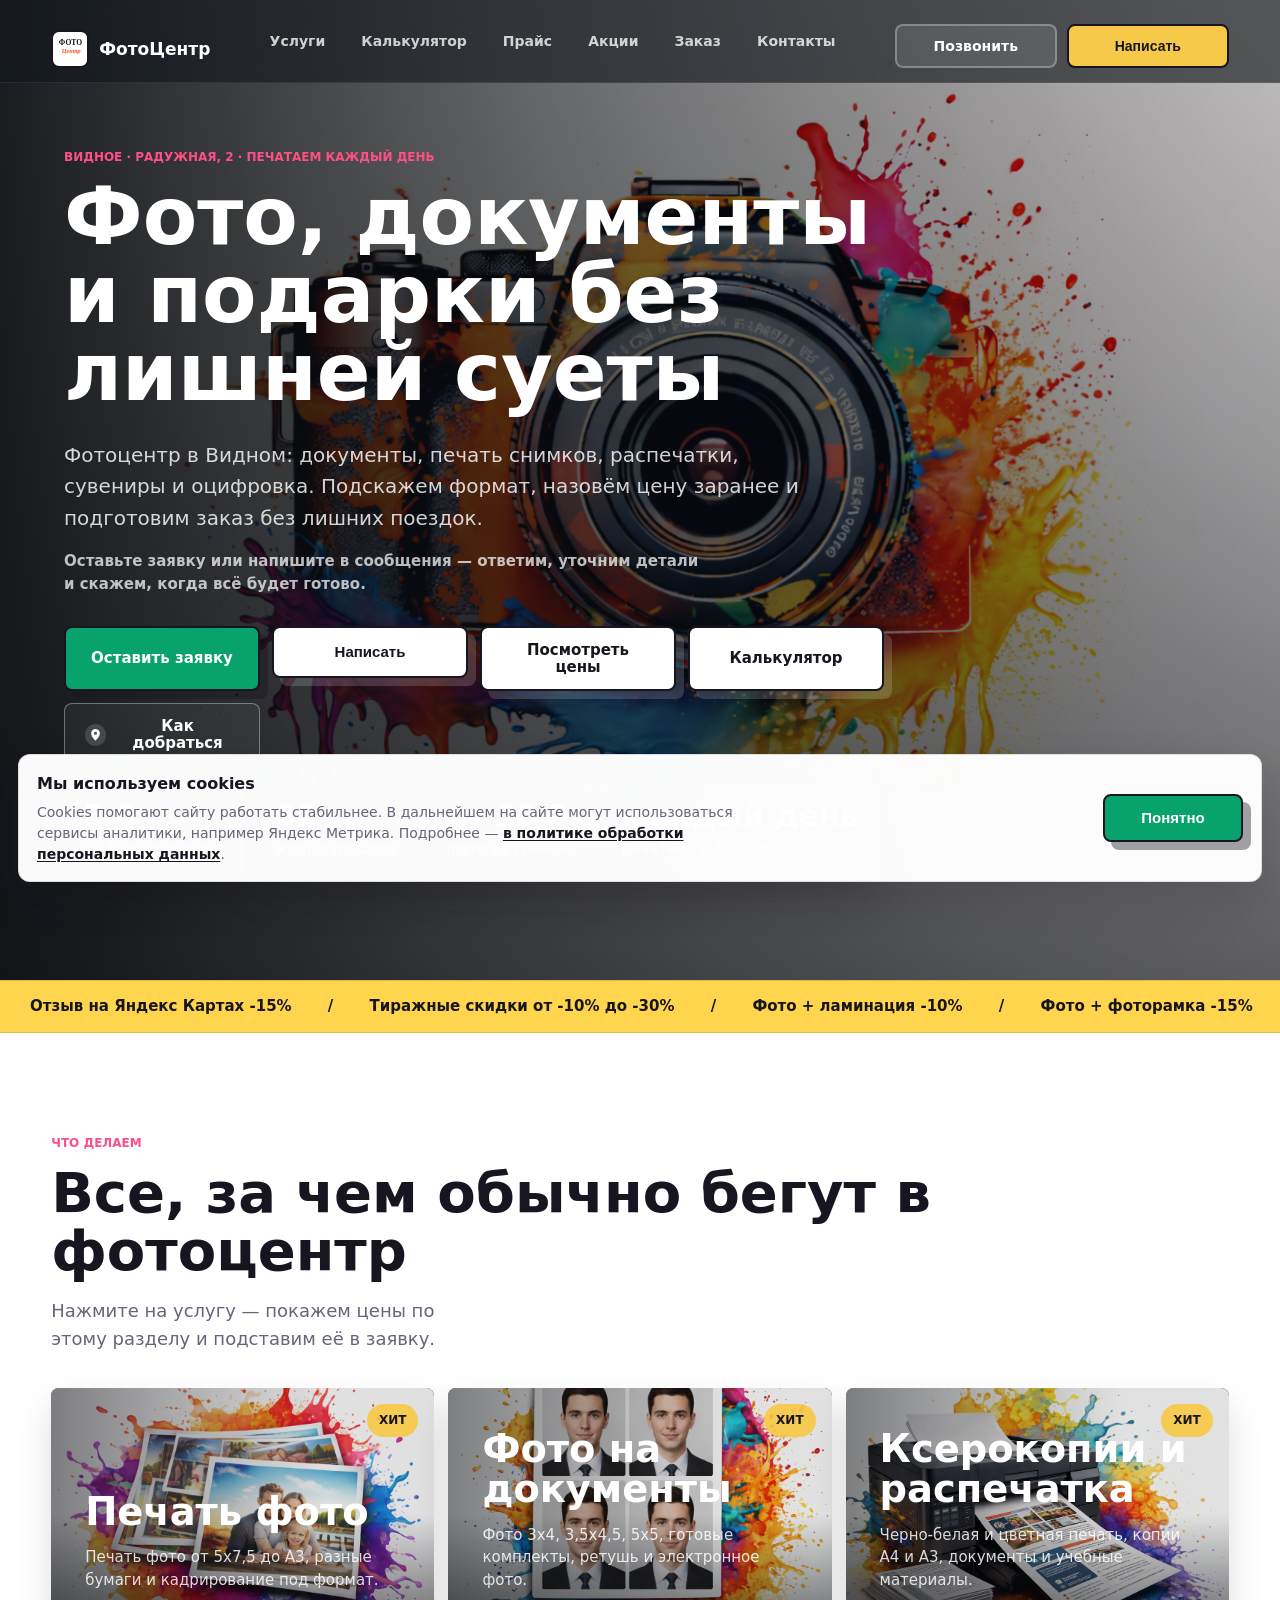
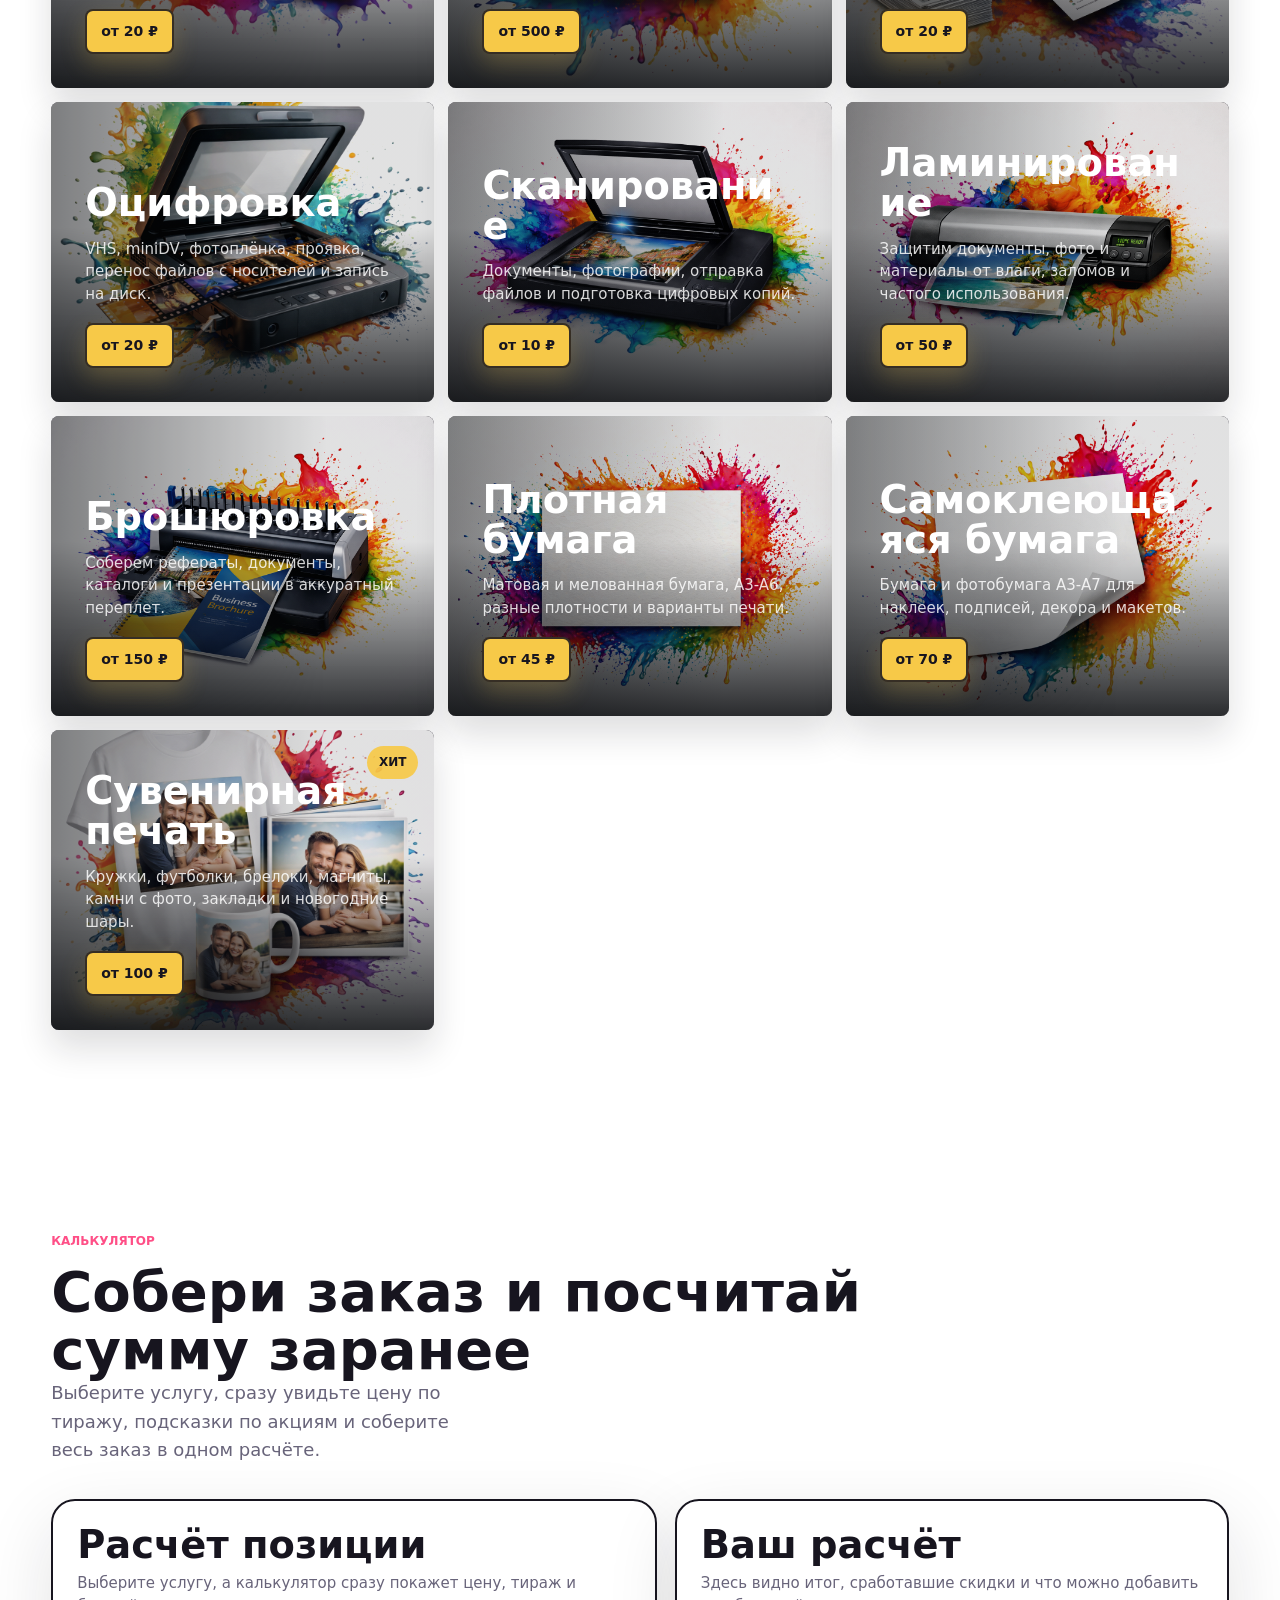
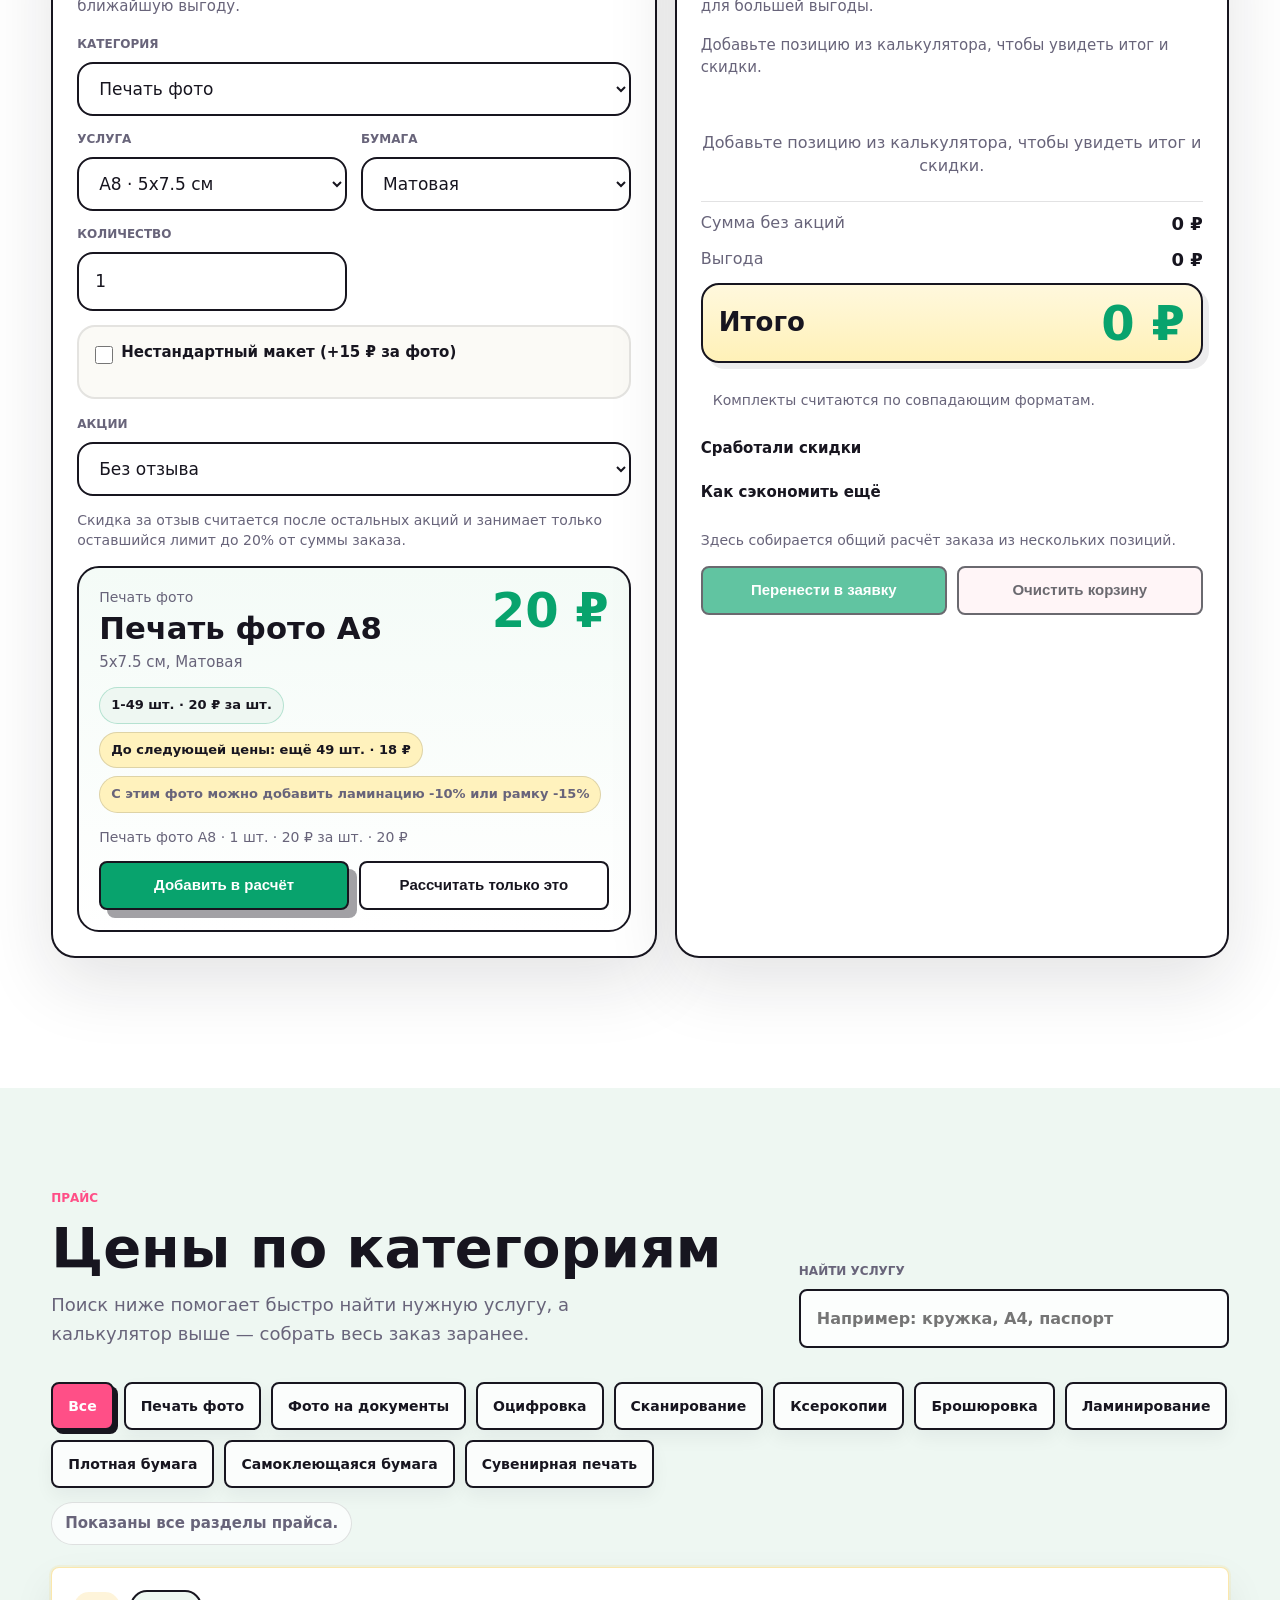
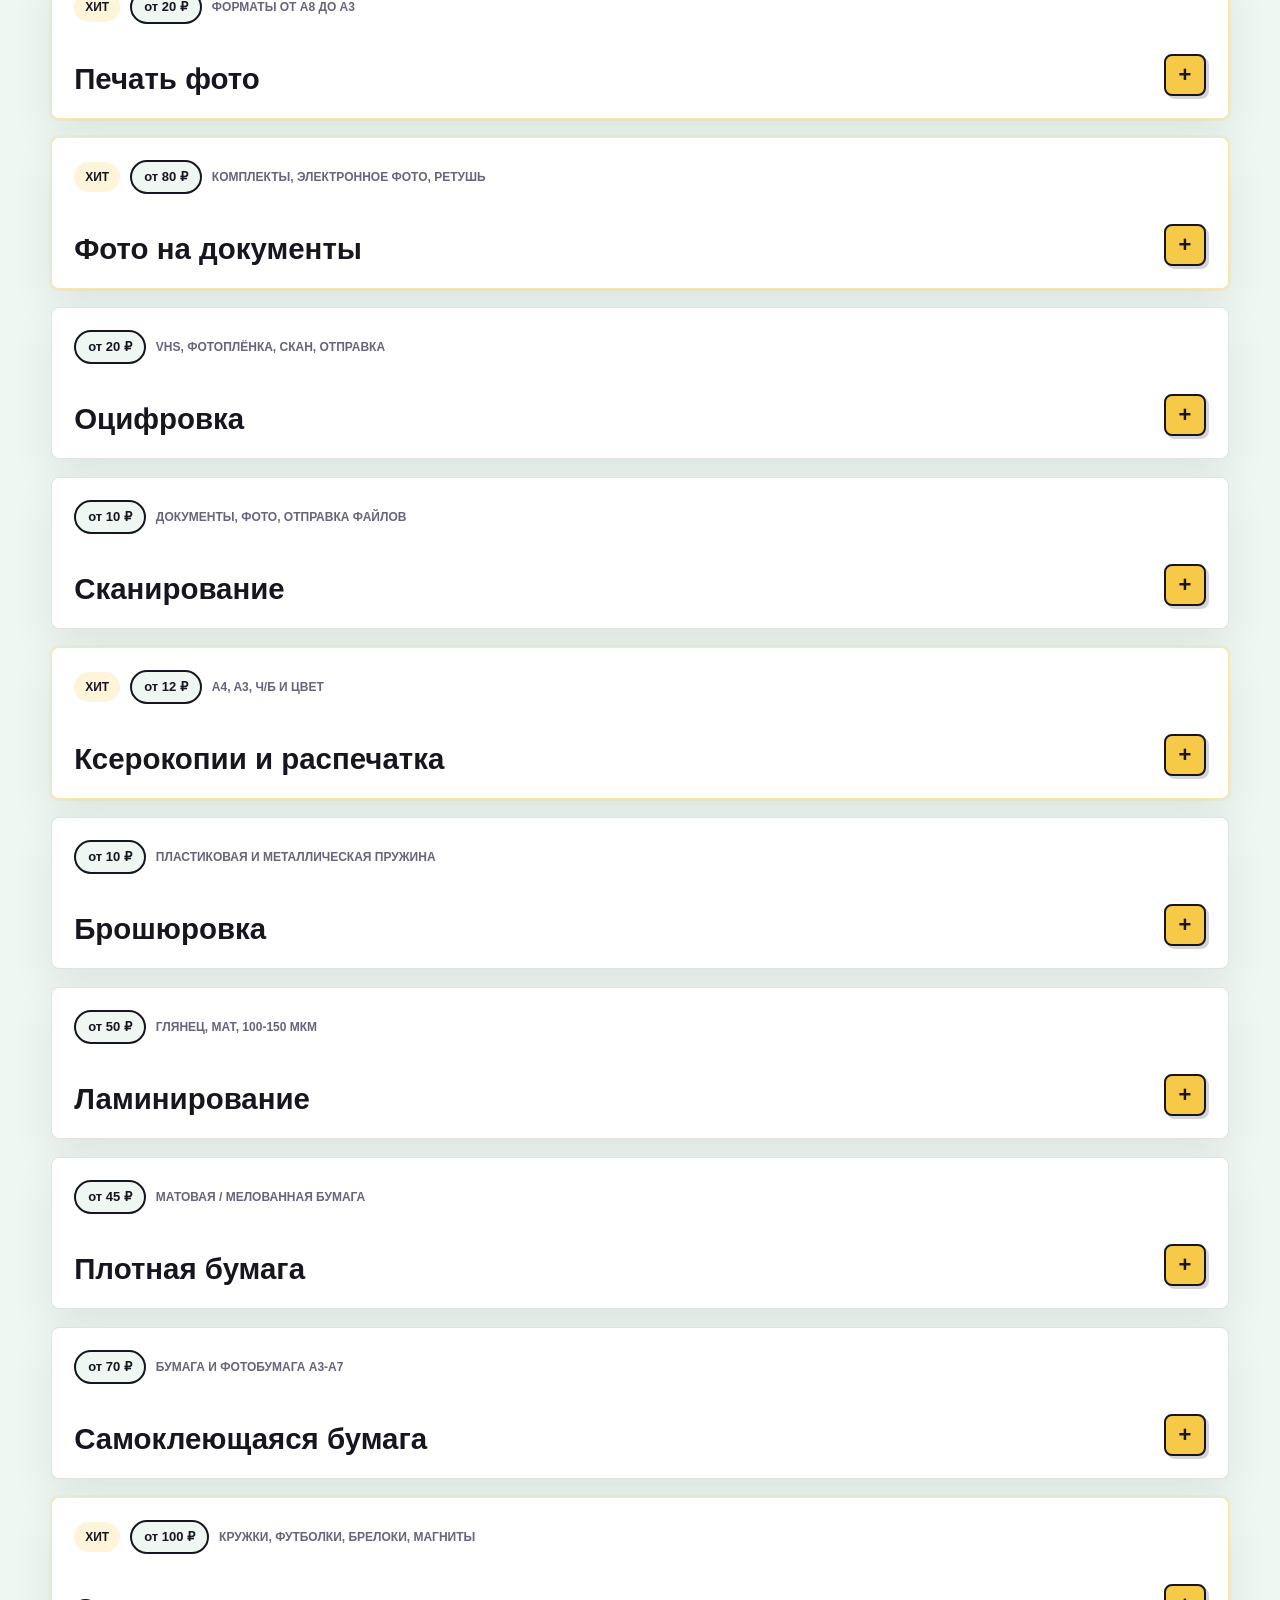
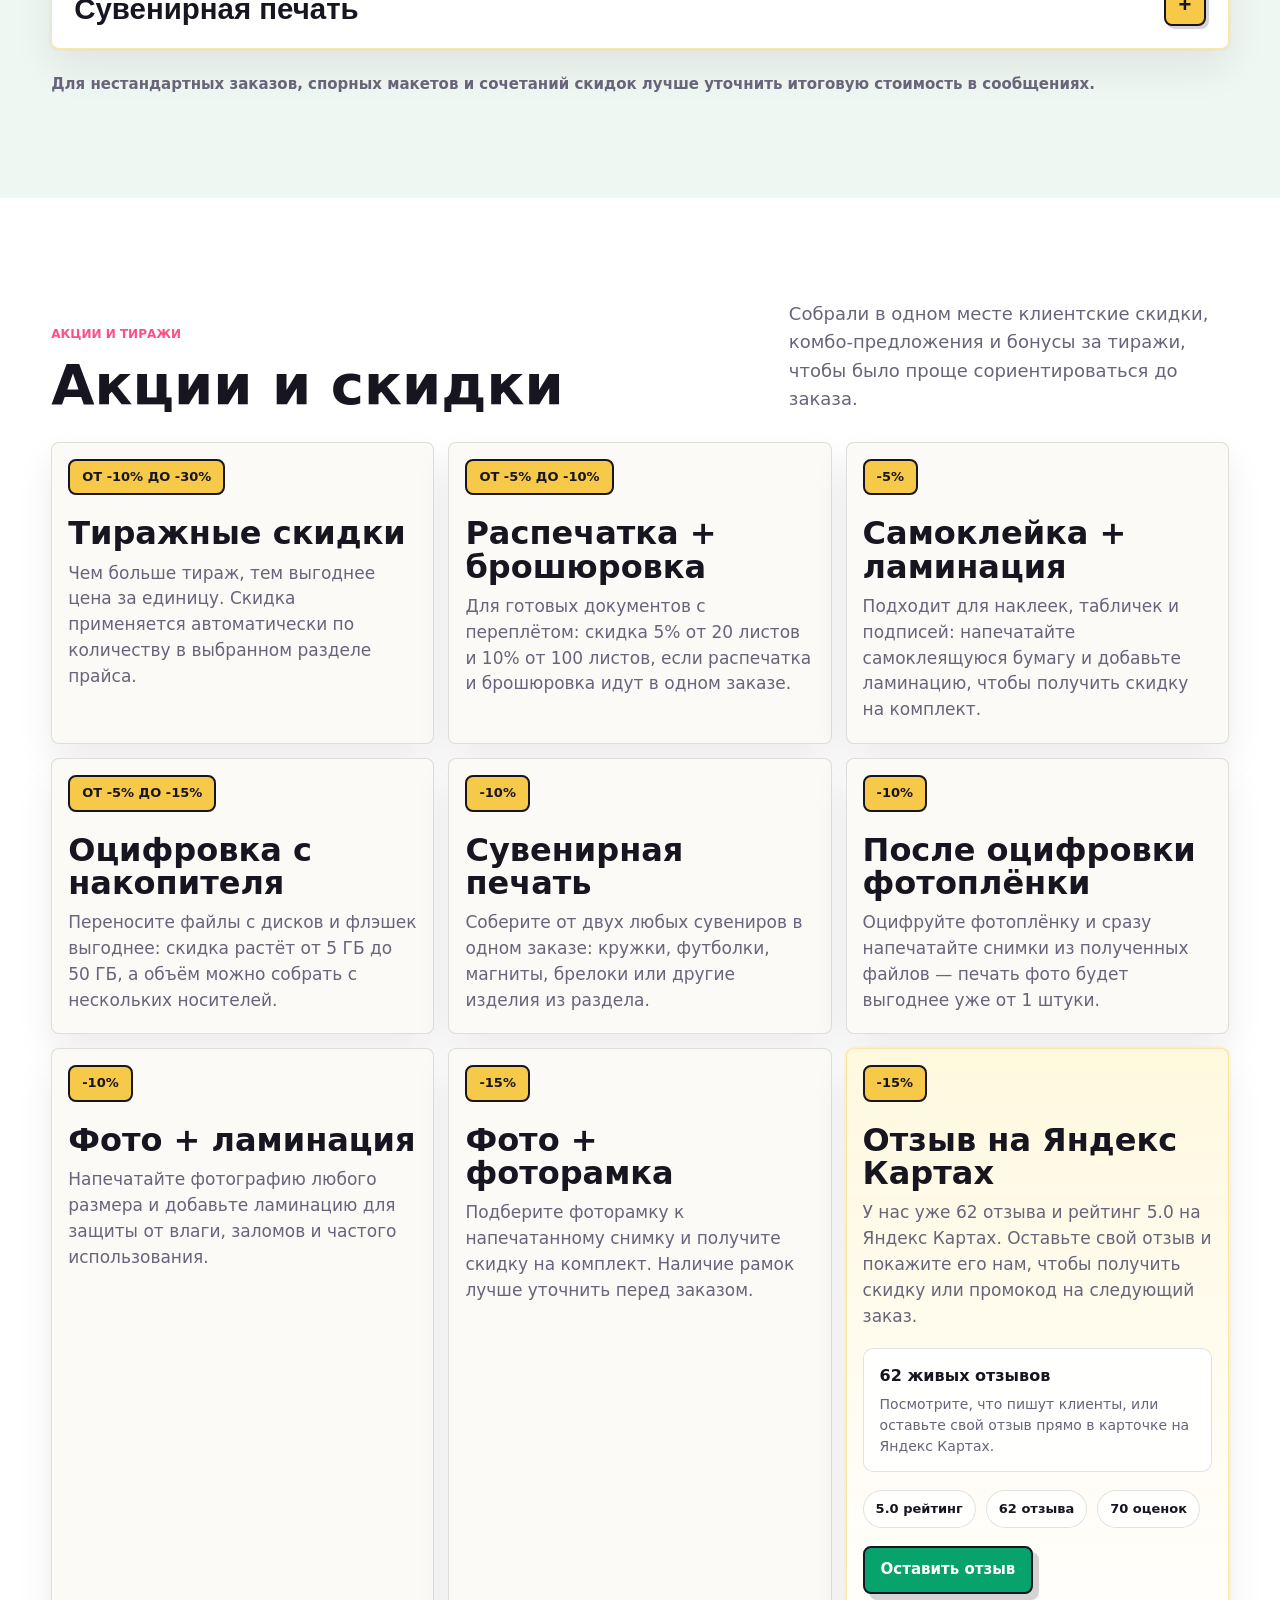
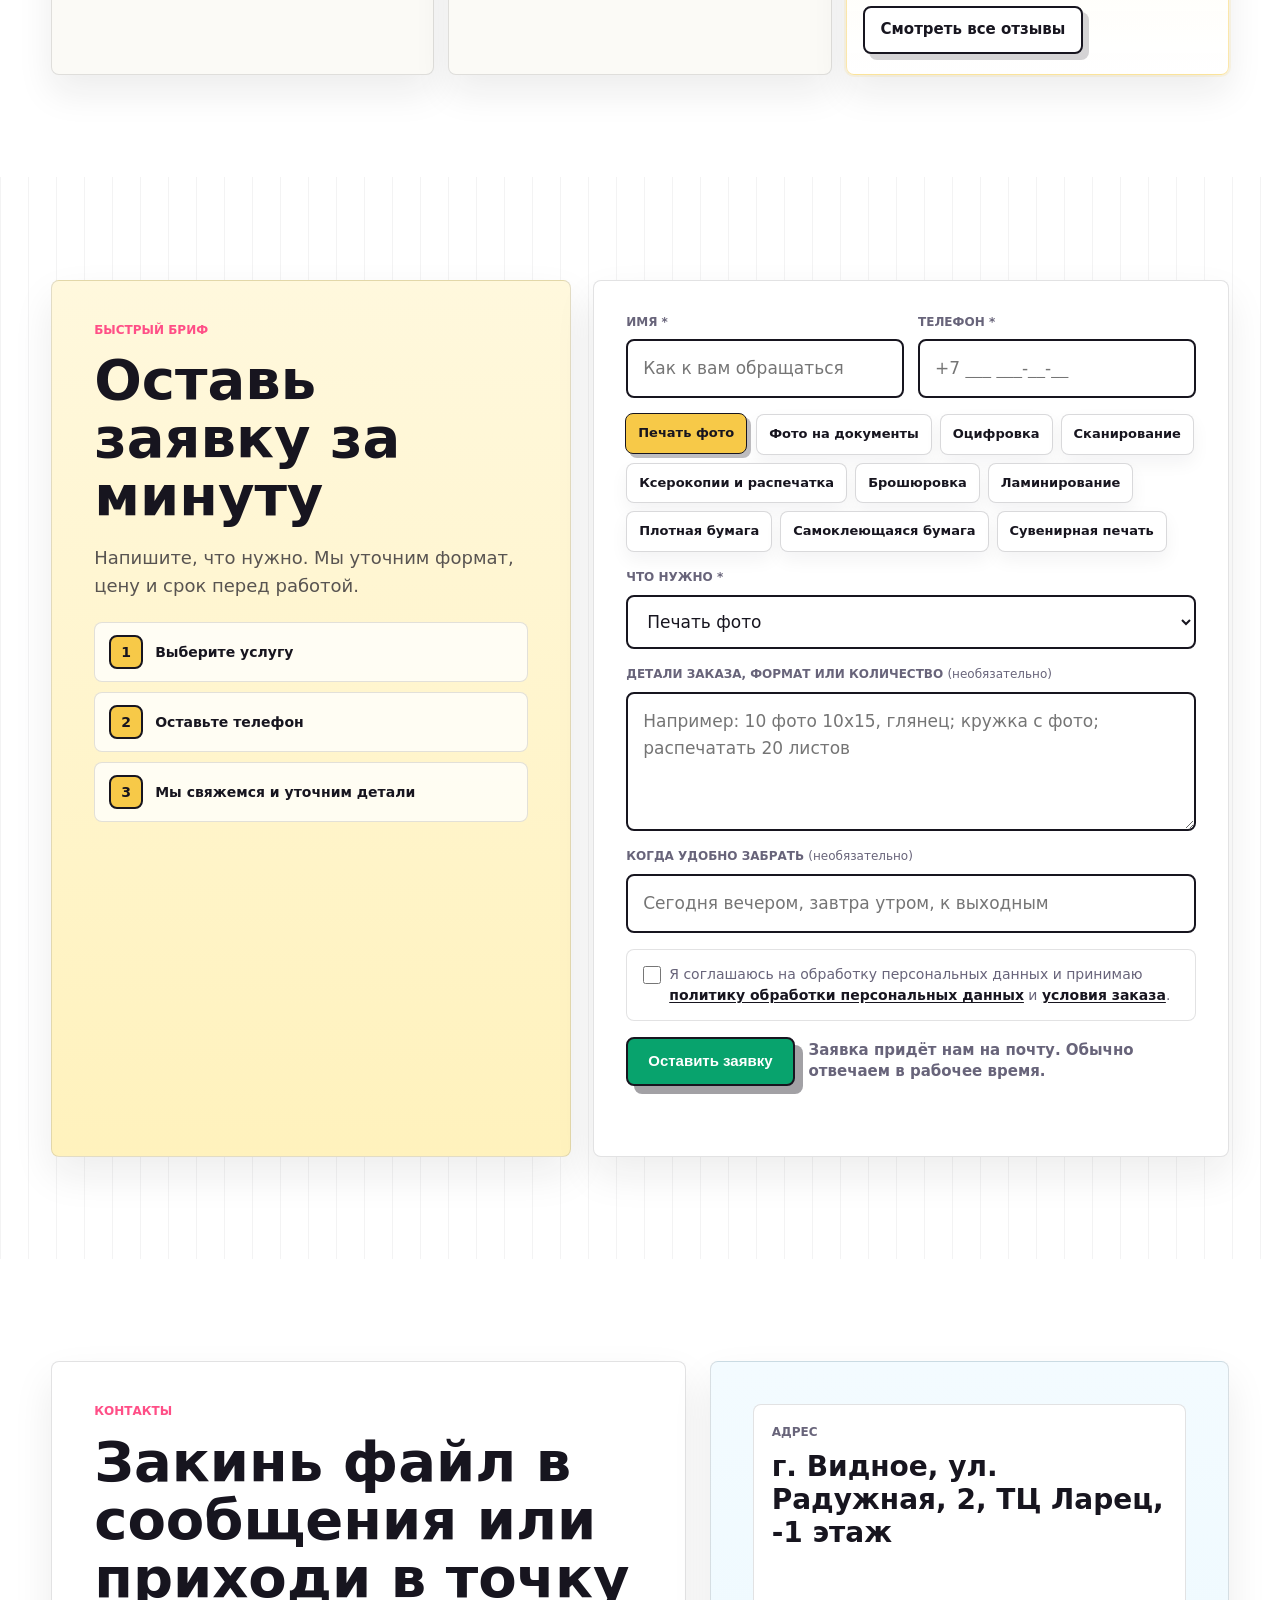
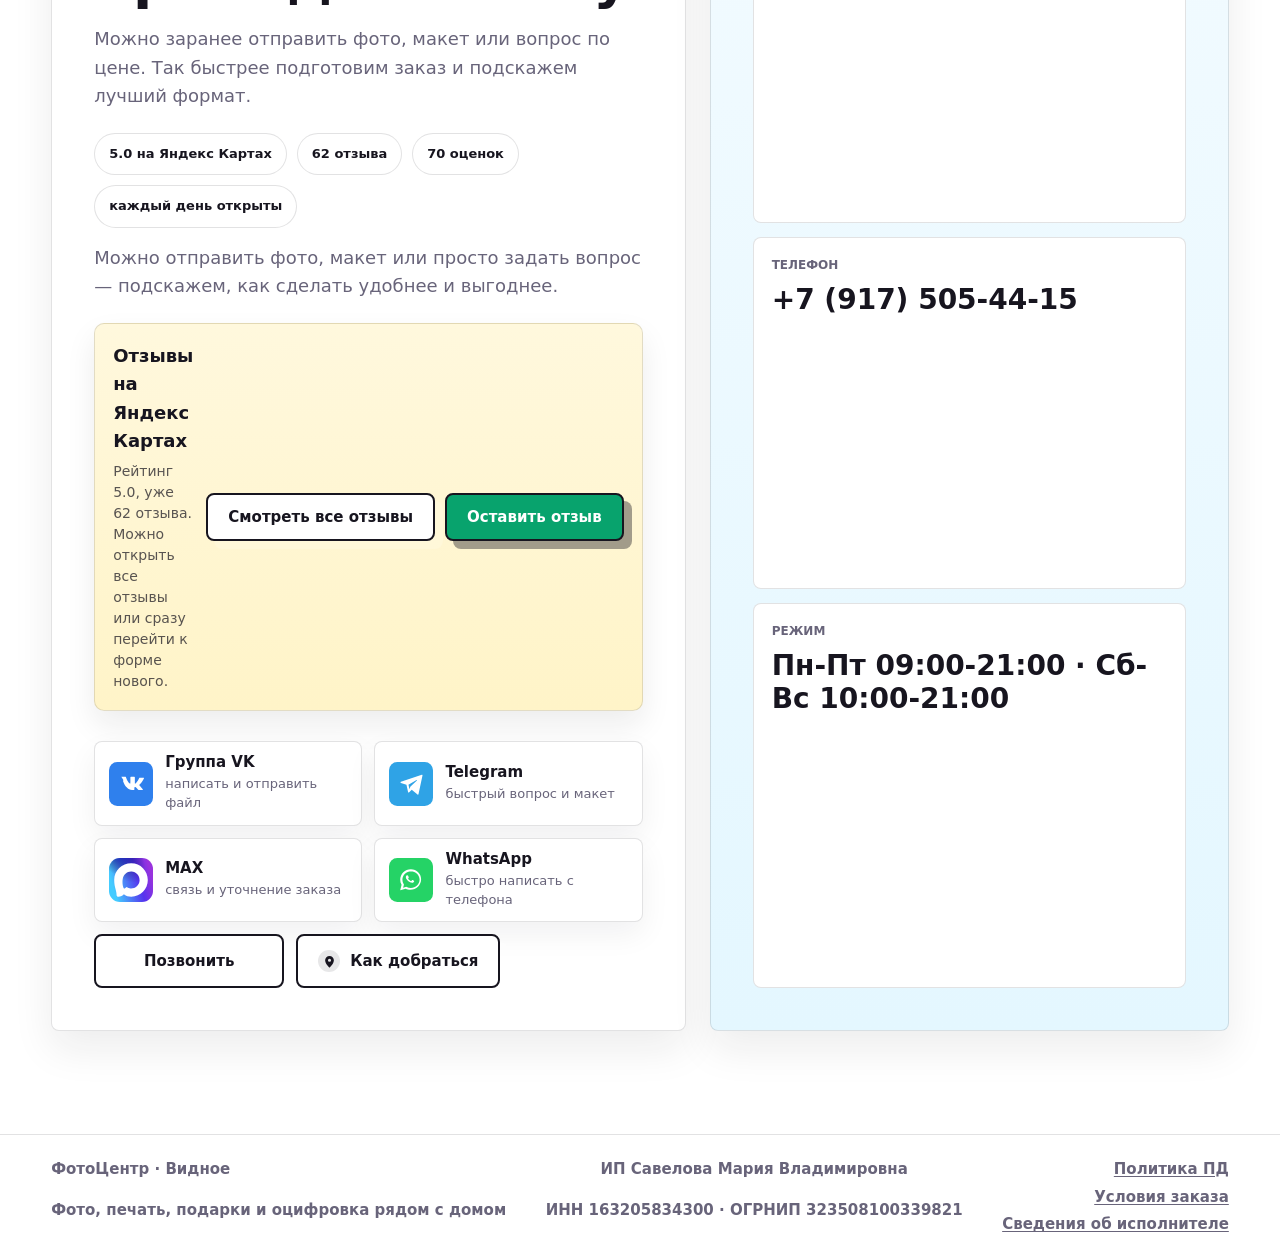
==== commit 82f3d9d7: "Refine photo calculator and contact links" ====
--- a/index.html
+++ b/index.html
@@ -41,10 +41,10 @@
             Написать
           </button>
           <div class="header-menu-dropdown" id="writeMenu">
-            <a href="https://vk.com/pho_tochka.vidnoe" target="_blank" rel="noreferrer">VK</a>
-            <a href="https://web.telegram.org/a/#1160806137" target="_blank" rel="noreferrer">Telegram</a>
-            <a href="https://max.ru/u/f9LHodD0cOIlaoDYdLaWipJg-TVtTgAfUd0Lg-ih9l57iae0V33f5ia48QM" target="_blank" rel="noreferrer">MAX</a>
-            <a href="https://wa.me/79851258646" target="_blank" rel="noreferrer">WhatsApp</a>
+            <a href="https://vk.ru/pho_tochka.vidnoe" target="_blank" rel="noreferrer">VK</a>
+            <a href="https://t.me/pho_tochkavidnoe" target="_blank" rel="noreferrer">Telegram</a>
+            <a href="https://max.ru/u/f9LHodD0cOICgtm37sCFTAzQyj_d56Rfk51gOyAlCiE5zOKHnPAy8IaJVZo" target="_blank" rel="noreferrer">MAX</a>
+            <a href="http://wa.me/79175054415" target="_blank" rel="noreferrer">WhatsApp</a>
           </div>
         </div>
       </div>
@@ -67,10 +67,10 @@
                 Написать
               </button>
               <div class="action-menu-dropdown" aria-label="Выберите, где написать">
-                <a href="https://vk.com/pho_tochka.vidnoe" target="_blank" rel="noreferrer">VK</a>
-                <a href="https://web.telegram.org/a/#1160806137" target="_blank" rel="noreferrer">Telegram</a>
-                <a href="https://max.ru/u/f9LHodD0cOIlaoDYdLaWipJg-TVtTgAfUd0Lg-ih9l57iae0V33f5ia48QM" target="_blank" rel="noreferrer">MAX</a>
-                <a href="https://wa.me/79851258646" target="_blank" rel="noreferrer">WhatsApp</a>
+                <a href="https://vk.ru/pho_tochka.vidnoe" target="_blank" rel="noreferrer">VK</a>
+                <a href="https://t.me/pho_tochkavidnoe" target="_blank" rel="noreferrer">Telegram</a>
+                <a href="https://max.ru/u/f9LHodD0cOICgtm37sCFTAzQyj_d56Rfk51gOyAlCiE5zOKHnPAy8IaJVZo" target="_blank" rel="noreferrer">MAX</a>
+                <a href="http://wa.me/79175054415" target="_blank" rel="noreferrer">WhatsApp</a>
               </div>
             </div>
             <a class="btn btn-secondary" href="#prices">Посмотреть цены</a>
@@ -90,7 +90,7 @@
               <span>на Яндекс Картах</span>
             </div>
             <div class="hero-stat">
-              <strong>60</strong>
+              <strong>62</strong>
               <span>живых отзывов</span>
             </div>
             <div class="hero-stat">
@@ -428,13 +428,13 @@
               <table class="price-table photo-price-table detail-price-table">
                 <thead><tr><th>Формат</th><th>Размер</th><th>Бумага или тип</th><th>Кол-во</th><th>Цена</th></tr></thead>
                 <tbody>
-                  <tr><td>A8</td><td>5×7,5 см</td><td>Стандартная фотопечать</td><td>1-49<br />50-99<br />100-199<br />200+</td><td><div class="photo-tier-list"><span class="photo-tier"><span class="photo-tier-qty">1-49 шт.</span><span class="photo-tier-price">20 ₽</span></span><span class="photo-tier"><span class="photo-tier-qty">50-99 шт.</span><span class="photo-tier-price">18 ₽</span></span><span class="photo-tier"><span class="photo-tier-qty">100-199 шт.</span><span class="photo-tier-price">17 ₽</span></span><span class="photo-tier"><span class="photo-tier-qty">200+ шт.</span><span class="photo-tier-price">16 ₽</span></span></div></td></tr>
-                  <tr><td>A7</td><td>7,5×10 см</td><td>Стандартная фотопечать</td><td>1-29<br />30-59<br />60-99<br />100+</td><td><div class="photo-tier-list"><span class="photo-tier"><span class="photo-tier-qty">1-29 шт.</span><span class="photo-tier-price">30 ₽</span></span><span class="photo-tier"><span class="photo-tier-qty">30-59 шт.</span><span class="photo-tier-price">27 ₽</span></span><span class="photo-tier"><span class="photo-tier-qty">60-99 шт.</span><span class="photo-tier-price">26 ₽</span></span><span class="photo-tier"><span class="photo-tier-qty">100+ шт.</span><span class="photo-tier-price">24 ₽</span></span></div></td></tr>
-                  <tr><td>A6</td><td>10×15 см</td><td>Стандартная фотопечать</td><td>1-9<br />10-29<br />30-49<br />50-99<br />100-199<br />200+</td><td><div class="photo-tier-list"><span class="photo-tier"><span class="photo-tier-qty">1-9 шт.</span><span class="photo-tier-price">50 ₽</span></span><span class="photo-tier"><span class="photo-tier-qty">10-29 шт.</span><span class="photo-tier-price">45 ₽</span></span><span class="photo-tier"><span class="photo-tier-qty">30-49 шт.</span><span class="photo-tier-price">43 ₽</span></span><span class="photo-tier"><span class="photo-tier-qty">50-99 шт.</span><span class="photo-tier-price">40 ₽</span></span><span class="photo-tier"><span class="photo-tier-qty">100-199 шт.</span><span class="photo-tier-price">38 ₽</span></span><span class="photo-tier"><span class="photo-tier-qty">200+ шт.</span><span class="photo-tier-price">35 ₽</span></span></div></td></tr>
-                  <tr><td>13×18</td><td>13×18 см</td><td>Стандартная фотопечать</td><td>1-9<br />10-14<br />15-29<br />30+</td><td><div class="photo-tier-list"><span class="photo-tier"><span class="photo-tier-qty">1-9 шт.</span><span class="photo-tier-price">100 ₽</span></span><span class="photo-tier"><span class="photo-tier-qty">10-14 шт.</span><span class="photo-tier-price">90 ₽</span></span><span class="photo-tier"><span class="photo-tier-qty">15-29 шт.</span><span class="photo-tier-price">85 ₽</span></span><span class="photo-tier"><span class="photo-tier-qty">30+ шт.</span><span class="photo-tier-price">80 ₽</span></span></div></td></tr>
-                  <tr><td>A5</td><td>15×20 см</td><td>Стандартная фотопечать</td><td>1-9<br />10-14<br />15-29<br />30+</td><td><div class="photo-tier-list"><span class="photo-tier"><span class="photo-tier-qty">1-9 шт.</span><span class="photo-tier-price">150 ₽</span></span><span class="photo-tier"><span class="photo-tier-qty">10-14 шт.</span><span class="photo-tier-price">135 ₽</span></span><span class="photo-tier"><span class="photo-tier-qty">15-29 шт.</span><span class="photo-tier-price">128 ₽</span></span><span class="photo-tier"><span class="photo-tier-qty">30+ шт.</span><span class="photo-tier-price">120 ₽</span></span></div></td></tr>
-                  <tr><td>A4</td><td>21×29,7 см</td><td>Стандартная фотопечать</td><td>1-4<br />5-9<br />10-29<br />30+</td><td><div class="photo-tier-list"><span class="photo-tier"><span class="photo-tier-qty">1-4 шт.</span><span class="photo-tier-price">250 ₽</span></span><span class="photo-tier"><span class="photo-tier-qty">5-9 шт.</span><span class="photo-tier-price">225 ₽</span></span><span class="photo-tier"><span class="photo-tier-qty">10-29 шт.</span><span class="photo-tier-price">213 ₽</span></span><span class="photo-tier"><span class="photo-tier-qty">30+ шт.</span><span class="photo-tier-price">200 ₽</span></span></div></td></tr>
-                  <tr><td>A3</td><td>29,7×42 см</td><td>Стандартная фотопечать</td><td>1-2<br />3-5<br />6-10<br />11+</td><td><div class="photo-tier-list"><span class="photo-tier"><span class="photo-tier-qty">1-2 шт.</span><span class="photo-tier-price">850 ₽</span></span><span class="photo-tier"><span class="photo-tier-qty">3-5 шт.</span><span class="photo-tier-price">765 ₽</span></span><span class="photo-tier"><span class="photo-tier-qty">6-10 шт.</span><span class="photo-tier-price">723 ₽</span></span><span class="photo-tier"><span class="photo-tier-qty">11+ шт.</span><span class="photo-tier-price">680 ₽</span></span></div></td></tr>
+                  <tr><td>A8</td><td>5×7,5 см</td><td>Матовая / Глянцевая</td><td>1-49<br />50-99<br />100-199<br />200+</td><td><div class="photo-tier-list"><span class="photo-tier"><span class="photo-tier-qty">1-49 шт.</span><span class="photo-tier-price">20 ₽</span></span><span class="photo-tier"><span class="photo-tier-qty">50-99 шт.</span><span class="photo-tier-price">18 ₽</span></span><span class="photo-tier"><span class="photo-tier-qty">100-199 шт.</span><span class="photo-tier-price">17 ₽</span></span><span class="photo-tier"><span class="photo-tier-qty">200+ шт.</span><span class="photo-tier-price">16 ₽</span></span></div></td></tr>
+                  <tr><td>A7</td><td>7,5×10 см</td><td>Матовая / Глянцевая</td><td>1-29<br />30-59<br />60-99<br />100+</td><td><div class="photo-tier-list"><span class="photo-tier"><span class="photo-tier-qty">1-29 шт.</span><span class="photo-tier-price">30 ₽</span></span><span class="photo-tier"><span class="photo-tier-qty">30-59 шт.</span><span class="photo-tier-price">27 ₽</span></span><span class="photo-tier"><span class="photo-tier-qty">60-99 шт.</span><span class="photo-tier-price">26 ₽</span></span><span class="photo-tier"><span class="photo-tier-qty">100+ шт.</span><span class="photo-tier-price">24 ₽</span></span></div></td></tr>
+                  <tr><td>A6</td><td>10×15 см</td><td>Матовая / Глянцевая</td><td>1-9<br />10-29<br />30-49<br />50-99<br />100-199<br />200+</td><td><div class="photo-tier-list"><span class="photo-tier"><span class="photo-tier-qty">1-9 шт.</span><span class="photo-tier-price">50 ₽</span></span><span class="photo-tier"><span class="photo-tier-qty">10-29 шт.</span><span class="photo-tier-price">45 ₽</span></span><span class="photo-tier"><span class="photo-tier-qty">30-49 шт.</span><span class="photo-tier-price">43 ₽</span></span><span class="photo-tier"><span class="photo-tier-qty">50-99 шт.</span><span class="photo-tier-price">40 ₽</span></span><span class="photo-tier"><span class="photo-tier-qty">100-199 шт.</span><span class="photo-tier-price">38 ₽</span></span><span class="photo-tier"><span class="photo-tier-qty">200+ шт.</span><span class="photo-tier-price">35 ₽</span></span></div></td></tr>
+                  <tr><td>13×18</td><td>13×18 см</td><td>Матовая / Глянцевая</td><td>1-9<br />10-14<br />15-29<br />30+</td><td><div class="photo-tier-list"><span class="photo-tier"><span class="photo-tier-qty">1-9 шт.</span><span class="photo-tier-price">100 ₽</span></span><span class="photo-tier"><span class="photo-tier-qty">10-14 шт.</span><span class="photo-tier-price">90 ₽</span></span><span class="photo-tier"><span class="photo-tier-qty">15-29 шт.</span><span class="photo-tier-price">85 ₽</span></span><span class="photo-tier"><span class="photo-tier-qty">30+ шт.</span><span class="photo-tier-price">80 ₽</span></span></div></td></tr>
+                  <tr><td>A5</td><td>15×20 см</td><td>Матовая / Глянцевая</td><td>1-9<br />10-14<br />15-29<br />30+</td><td><div class="photo-tier-list"><span class="photo-tier"><span class="photo-tier-qty">1-9 шт.</span><span class="photo-tier-price">150 ₽</span></span><span class="photo-tier"><span class="photo-tier-qty">10-14 шт.</span><span class="photo-tier-price">135 ₽</span></span><span class="photo-tier"><span class="photo-tier-qty">15-29 шт.</span><span class="photo-tier-price">128 ₽</span></span><span class="photo-tier"><span class="photo-tier-qty">30+ шт.</span><span class="photo-tier-price">120 ₽</span></span></div></td></tr>
+                  <tr><td>A4</td><td>21×29,7 см</td><td>Матовая / Глянцевая</td><td>1-4<br />5-9<br />10-29<br />30+</td><td><div class="photo-tier-list"><span class="photo-tier"><span class="photo-tier-qty">1-4 шт.</span><span class="photo-tier-price">250 ₽</span></span><span class="photo-tier"><span class="photo-tier-qty">5-9 шт.</span><span class="photo-tier-price">225 ₽</span></span><span class="photo-tier"><span class="photo-tier-qty">10-29 шт.</span><span class="photo-tier-price">213 ₽</span></span><span class="photo-tier"><span class="photo-tier-qty">30+ шт.</span><span class="photo-tier-price">200 ₽</span></span></div></td></tr>
+                  <tr><td>A3</td><td>29,7×42 см</td><td>Матовая / Глянцевая</td><td>1-2<br />3-5<br />6-10<br />11+</td><td><div class="photo-tier-list"><span class="photo-tier"><span class="photo-tier-qty">1-2 шт.</span><span class="photo-tier-price">850 ₽</span></span><span class="photo-tier"><span class="photo-tier-qty">3-5 шт.</span><span class="photo-tier-price">765 ₽</span></span><span class="photo-tier"><span class="photo-tier-qty">6-10 шт.</span><span class="photo-tier-price">723 ₽</span></span><span class="photo-tier"><span class="photo-tier-qty">11+ шт.</span><span class="photo-tier-price">680 ₽</span></span></div></td></tr>
                   <tr><td>Нестандартный</td><td>По макету</td><td>Кадрирование</td><td></td><td><div class="photo-tier-list photo-tier-list-single"><span class="photo-tier"><span class="photo-tier-price">+15 ₽</span></span></div></td></tr>
                 </tbody>
               </table>
@@ -796,15 +796,34 @@
           <article class="promo-card promo-card-review">
             <span class="promo-badge">-15%</span>
             <h3>Отзыв на Яндекс Картах</h3>
-            <p>Оставьте отзыв на Яндекс Картах и покажите его нам, чтобы получить скидку. Для дистанционного заказа пришлём промокод на следующий раз.</p>
-            <a
-              class="promo-action"
-              href="https://yandex.ru/maps/org/foto_tsentr/166665523226/reviews/?add-review=true&display-text=%D0%A4%D0%BE%D1%82%D0%BE%D1%83%D1%81%D0%BB%D1%83%D0%B3%D0%B8&indoorLevel=1&ll=37.713968%2C55.542687&mode=search&sctx=ZAAAAAgBEAAaKAoSCW3KFd7l2kJAEfJetTLhxUtAEhIJKLhYUYNpxj8RiBBXzt4ZrT8iBgABAgMEBSgKOABA31NIAWoCcnWdAc3MzD2gAQCoAQC9AT1NToTCAXuaoKjw7ASYnvOfBr2f8c3lBon71cCPBMzw8YDdBLGQwMS%2BrK6u5gHLmd6u4QLHhvjjrgKY65qPhATf9oWJFvr4tOsGirOq6WaVw7bb4wW519DUvAWcgsiiBMDUgoz8BqiHvb%2BUA4PMivGaAv%2BY2ecanoCogga7gK%2BK%2FQWCAhsoKGNhdGVnb3J5X2lkOigxODQxMDgyNjEpKSmKAgkxODQxMDgyNjGSAgCaAgxkZXNrdG9wLW1hcHOqAi40NTQzMjQwMzQxLDgwMDU3MDM5OTI5LDkxMTA3NTQ0NTU2LDE2NzI3MjQ1NjQ52gIoChIJYI4ev7fbQkARU93M157FS0ASEgkArAj%2Bt5KtPxEAuBFPdjOTP%2BACAQ%3D%3D&sll=37.711250%2C55.542687&sspn=0.028880%2C0.009376&tab=reviews&text=%7B%22text%22%3A%22%D0%A4%D0%BE%D1%82%D0%BE%D1%83%D1%81%D0%BB%D1%83%D0%B3%D0%B8%22%2C%22what%22%3A%5B%7B%22attr_name%22%3A%22category_id%22%2C%22attr_values%22%3A%5B%22184108261%22%5D%7D%5D%7D&utm_source=share&z=16"
-              target="_blank"
-              rel="noreferrer"
-            >
-              Оставить отзыв
-            </a>
+            <p>У нас уже 62 отзыва и рейтинг 5.0 на Яндекс Картах. Оставьте свой отзыв и покажите его нам, чтобы получить скидку или промокод на следующий заказ.</p>
+            <div class="promo-review-callout">
+              <strong>62 живых отзывов</strong>
+              <span>Посмотрите, что пишут клиенты, или оставьте свой отзыв прямо в карточке на Яндекс Картах.</span>
+            </div>
+            <div class="promo-review-stats" aria-label="Статистика отзывов">
+              <span>5.0 рейтинг</span>
+              <span>62 отзыва</span>
+              <span>70 оценок</span>
+            </div>
+            <div class="promo-review-actions">
+              <a
+                class="promo-action"
+                href="https://yandex.ru/maps/org/foto_tsentr/166665523226/reviews/?add-review=true"
+                target="_blank"
+                rel="noreferrer"
+              >
+                Оставить отзыв
+              </a>
+              <a
+                class="promo-action promo-action-secondary"
+                href="https://yandex.ru/maps/org/foto_tsentr/166665523226/reviews/"
+                target="_blank"
+                rel="noreferrer"
+              >
+                Смотреть все отзывы
+              </a>
+            </div>
           </article>
         </div>
       </section>
@@ -898,13 +917,28 @@
           <p>Можно заранее отправить фото, макет или вопрос по цене. Так быстрее подготовим заказ и подскажем лучший формат.</p>
           <div class="contact-trust" aria-label="Почему нам доверяют">
             <span>5.0 на Яндекс Картах</span>
-            <span>60 отзывов</span>
+            <span>62 отзыва</span>
+            <span>70 оценок</span>
             <span>каждый день открыты</span>
           </div>
           <p class="contact-hint">Можно отправить фото, макет или просто задать вопрос — подскажем, как сделать удобнее и выгоднее.</p>
+          <div class="contact-review-panel">
+            <div class="contact-review-copy">
+              <strong>Отзывы на Яндекс Картах</strong>
+              <span>Рейтинг 5.0, уже 62 отзыва. Можно открыть все отзывы или сразу перейти к форме нового.</span>
+            </div>
+            <div class="contact-review-actions">
+              <a class="btn btn-secondary btn-route btn-route-dark" href="https://yandex.ru/maps/org/foto_tsentr/166665523226/reviews/" target="_blank" rel="noreferrer">
+                <span>Смотреть все отзывы</span>
+              </a>
+              <a class="btn btn-primary" href="https://yandex.ru/maps/org/foto_tsentr/166665523226/reviews/?add-review=true" target="_blank" rel="noreferrer">
+                <span>Оставить отзыв</span>
+              </a>
+            </div>
+          </div>
           <div class="contact-actions">
             <div class="contact-socials" aria-label="Наши соцсети и мессенджеры">
-              <a class="contact-social contact-social-vk" href="https://vk.com/pho_tochka.vidnoe" target="_blank" rel="noreferrer">
+              <a class="contact-social contact-social-vk" href="https://vk.ru/pho_tochka.vidnoe" target="_blank" rel="noreferrer">
                 <span class="contact-social-icon">
                   <img class="contact-icon-image contact-icon-image-vk" src="./assets/icon-vk-square.svg" alt="" aria-hidden="true" />
                 </span>
@@ -913,7 +947,7 @@
                   <span>написать и отправить файл</span>
                 </span>
               </a>
-              <a class="contact-social contact-social-telegram" href="https://web.telegram.org/a/#1160806137" target="_blank" rel="noreferrer">
+              <a class="contact-social contact-social-telegram" href="https://t.me/pho_tochkavidnoe" target="_blank" rel="noreferrer">
                 <span class="contact-social-icon">
                   <img class="contact-icon-image contact-icon-image-telegram" src="./assets/icon-telegram-square.svg" alt="" aria-hidden="true" />
                 </span>
@@ -922,7 +956,7 @@
                   <span>быстрый вопрос и макет</span>
                 </span>
               </a>
-              <a class="contact-social contact-social-max" href="https://max.ru/u/f9LHodD0cOIlaoDYdLaWipJg-TVtTgAfUd0Lg-ih9l57iae0V33f5ia48QM" target="_blank" rel="noreferrer">
+              <a class="contact-social contact-social-max" href="https://max.ru/u/f9LHodD0cOICgtm37sCFTAzQyj_d56Rfk51gOyAlCiE5zOKHnPAy8IaJVZo" target="_blank" rel="noreferrer">
                 <span class="contact-social-icon">
                   <img class="contact-icon-image contact-icon-image-max" src="./assets/icon-max.svg" alt="" aria-hidden="true" />
                 </span>
@@ -931,7 +965,7 @@
                   <span>связь и уточнение заказа</span>
                 </span>
               </a>
-              <a class="contact-social contact-social-whatsapp" href="https://wa.me/79851258646" target="_blank" rel="noreferrer">
+              <a class="contact-social contact-social-whatsapp" href="http://wa.me/79175054415" target="_blank" rel="noreferrer">
                 <span class="contact-social-icon">
                   <img class="contact-icon-image contact-icon-image-whatsapp" src="./assets/icon-whatsapp-square.svg" alt="" aria-hidden="true" />
                 </span>
@@ -955,7 +989,7 @@
         <div class="contact-info">
           <div>
             <span>Адрес</span>
-            <strong>г. Видное, ул. Радужная, 2</strong>
+            <strong>г. Видное, ул. Радужная, 2, ТЦ Ларец, -1 этаж</strong>
           </div>
           <div>
             <span>Телефон</span>
--- a/styles.css
+++ b/styles.css
@@ -399,6 +399,7 @@
 .contact-actions {
   gap: 12px;
   margin-top: 30px;
+  align-items: stretch;
 }
 
 .hero-actions {
@@ -2243,10 +2244,66 @@
 .promo-card-review {
   display: flex;
   flex-direction: column;
+  border-color: rgba(247, 201, 72, 0.45);
+  background:
+    linear-gradient(180deg, rgba(255, 248, 221, 0.94) 0%, rgba(255, 255, 255, 1) 100%);
+  box-shadow:
+    0 18px 36px rgba(23, 21, 31, 0.08),
+    0 0 0 2px rgba(247, 201, 72, 0.12);
 }
 
 .promo-card-review .promo-badge {
   align-self: flex-start;
+}
+
+.promo-review-callout {
+  display: grid;
+  gap: 6px;
+  margin-top: 18px;
+  border: 1px solid rgba(23, 21, 31, 0.12);
+  border-radius: 10px;
+  padding: 14px 16px;
+  background: rgba(255, 255, 255, 0.86);
+}
+
+.promo-review-callout strong {
+  color: var(--ink);
+  font-size: 16px;
+  font-weight: var(--fw-title);
+}
+
+.promo-review-callout span {
+  color: var(--muted);
+  font-size: 14px;
+  line-height: 1.5;
+}
+
+.promo-review-stats {
+  display: flex;
+  flex-wrap: wrap;
+  gap: 10px;
+  margin-top: 18px;
+}
+
+.promo-review-stats span {
+  display: inline-flex;
+  align-items: center;
+  justify-content: center;
+  min-height: 34px;
+  border: 1px solid rgba(23, 21, 31, 0.12);
+  border-radius: 999px;
+  padding: 8px 12px;
+  background: rgba(255, 255, 255, 0.82);
+  color: var(--ink);
+  font-size: 13px;
+  font-weight: var(--fw-title);
+}
+
+.promo-review-actions {
+  display: flex;
+  flex-wrap: wrap;
+  gap: 12px;
+  margin-top: 18px;
 }
 
 .promo-note {
@@ -2263,7 +2320,6 @@
   align-items: center;
   justify-content: center;
   min-height: 46px;
-  margin-top: 18px;
   align-self: flex-start;
   border: 2px solid var(--ink);
   border-radius: 8px;
@@ -2277,6 +2333,11 @@
 
 .promo-action:hover {
   transform: translate(-2px, -2px);
+}
+
+.promo-action-secondary {
+  background: #fff;
+  color: var(--ink);
 }
 
 .order-section {
@@ -2554,6 +2615,10 @@
   font-weight: var(--fw-title);
 }
 
+.contact-actions > .btn {
+  min-width: 190px;
+}
+
 .contact-hint {
   max-width: 740px;
   margin-top: 16px;
@@ -2561,6 +2626,43 @@
   font-size: var(--fs-body-sm);
   font-weight: var(--fw-strong);
   line-height: 1.52;
+}
+
+.contact-review-panel {
+  display: grid;
+  grid-template-columns: minmax(0, 1fr) auto;
+  gap: 18px;
+  align-items: center;
+  margin-top: 22px;
+  padding: 18px;
+  border: 1px solid rgba(23, 21, 31, 0.12);
+  border-radius: 10px;
+  background: linear-gradient(180deg, #fff8dd 0%, #fff4c8 100%);
+  box-shadow: 0 14px 30px rgba(23, 21, 31, 0.08);
+}
+
+.contact-review-copy {
+  display: grid;
+  gap: 6px;
+}
+
+.contact-review-copy strong {
+  color: var(--ink);
+  font-size: 18px;
+  font-weight: var(--fw-title);
+}
+
+.contact-review-copy span {
+  color: rgba(23, 21, 31, 0.72);
+  font-size: 14px;
+  line-height: 1.5;
+}
+
+.contact-review-actions {
+  display: flex;
+  flex-wrap: wrap;
+  gap: 10px;
+  justify-content: flex-end;
 }
 
 .thanks-page {
@@ -3227,6 +3329,11 @@
     text-align: left;
   }
 
+  .site-footer-legal {
+    justify-items: start;
+    text-align: left;
+  }
+
   .cookie-banner {
     left: 12px;
     right: 12px;
@@ -3294,6 +3401,15 @@
   .contact-card,
   .contact-info {
     padding: 22px;
+  }
+
+  .contact-review-panel {
+    grid-template-columns: 1fr;
+    align-items: start;
+  }
+
+  .contact-review-actions {
+    justify-content: stretch;
   }
 
   .order-benefits,
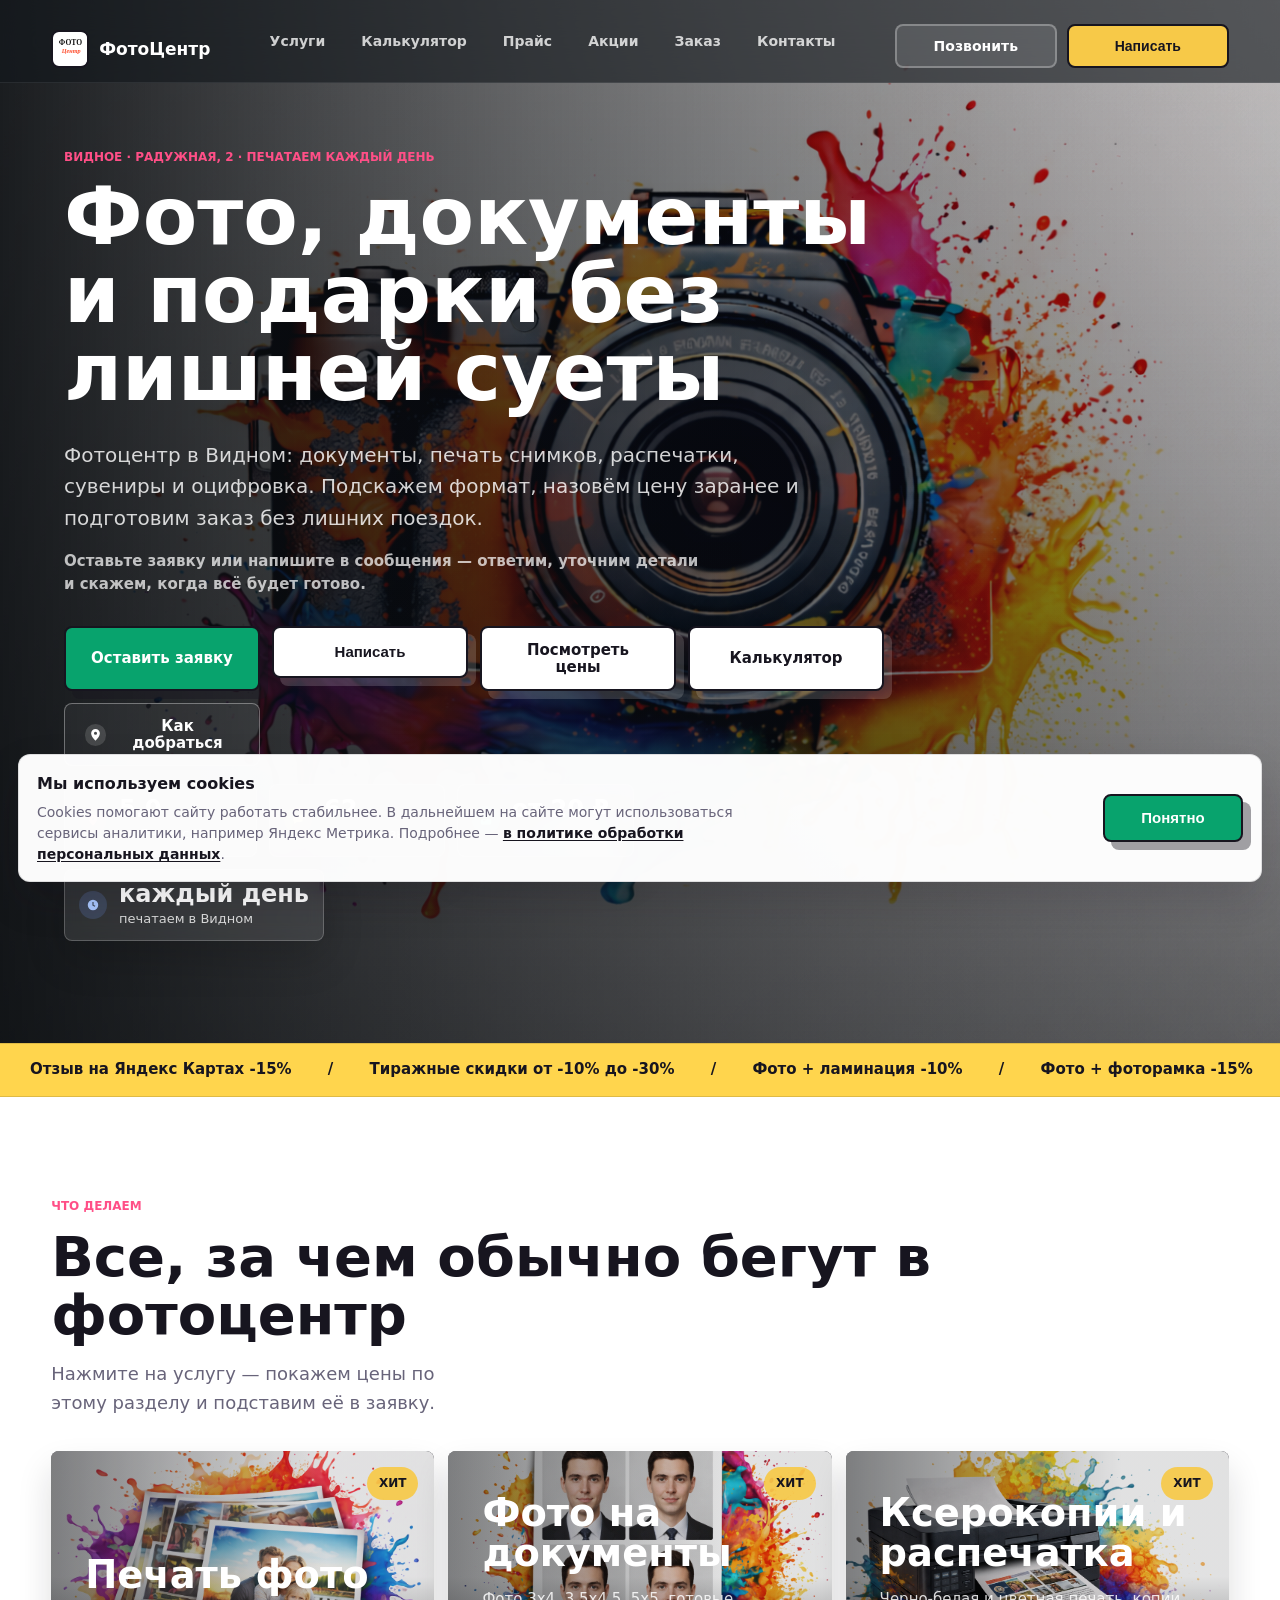
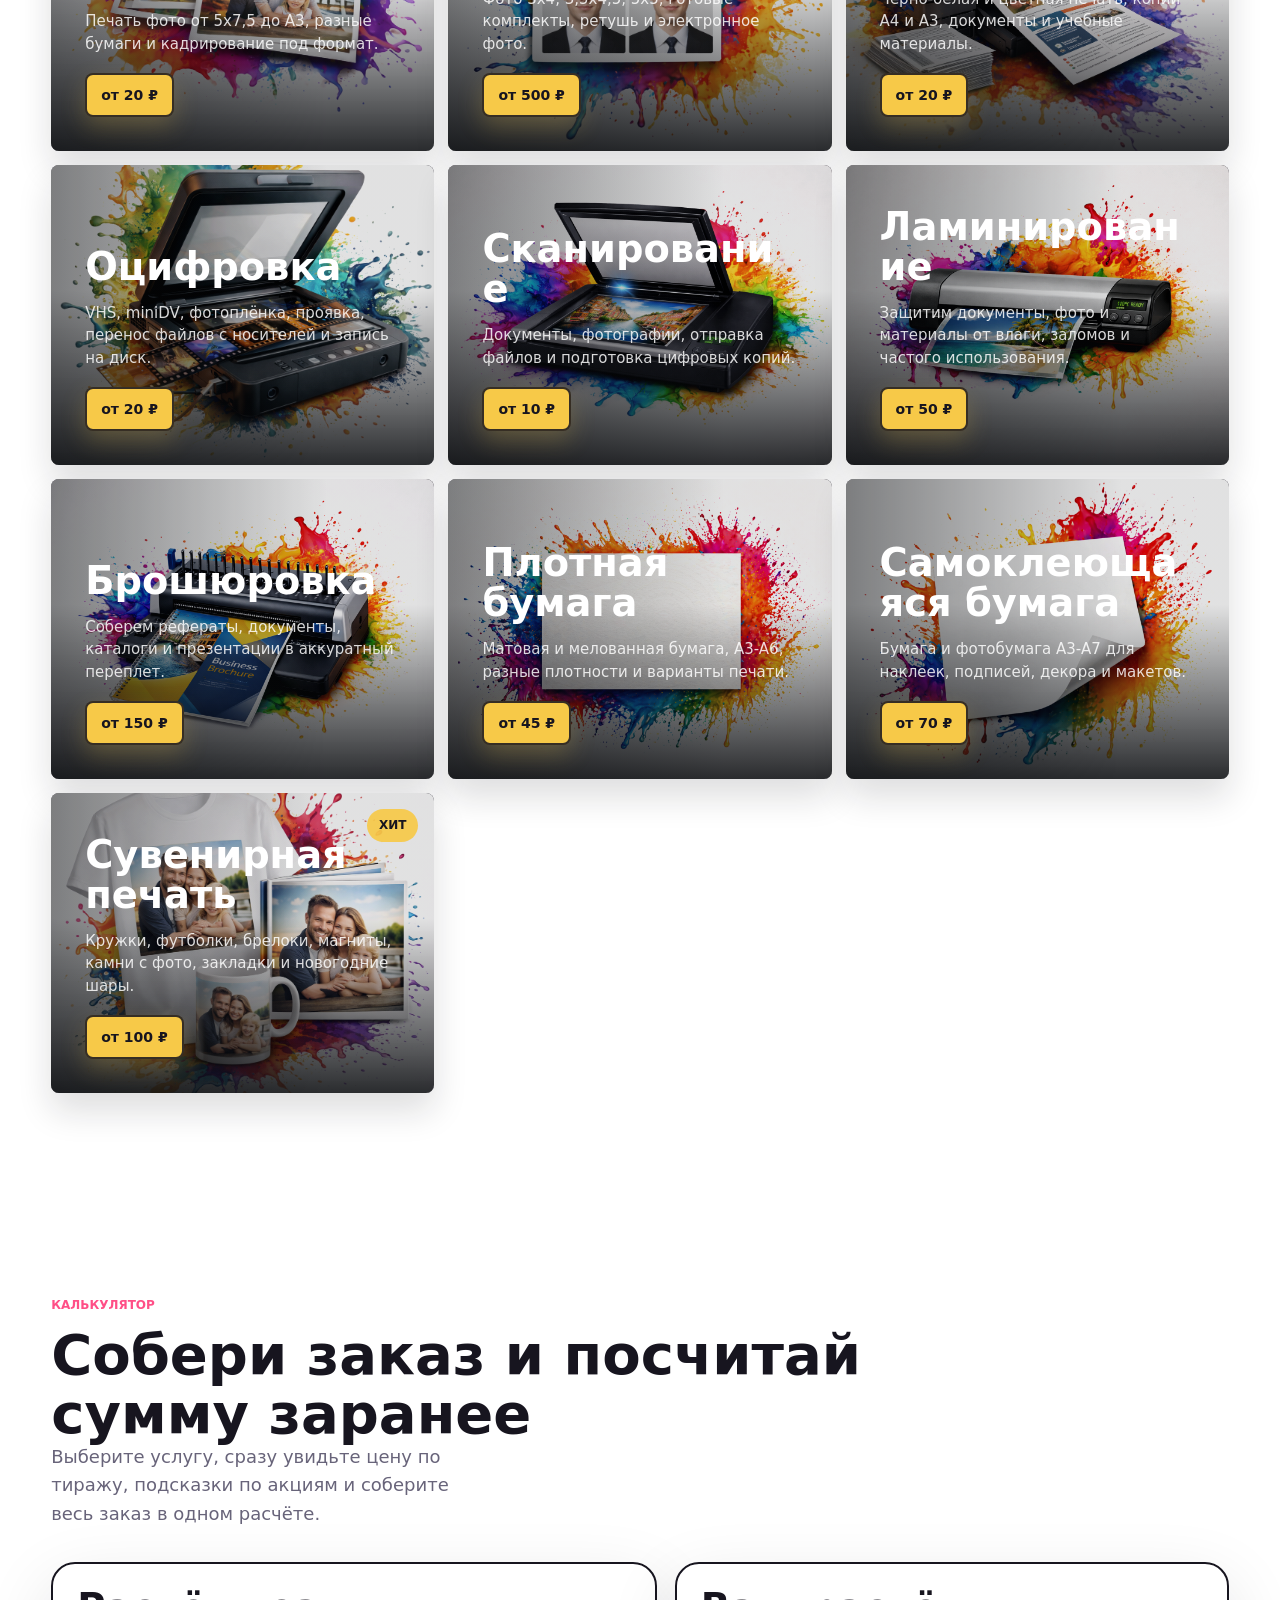
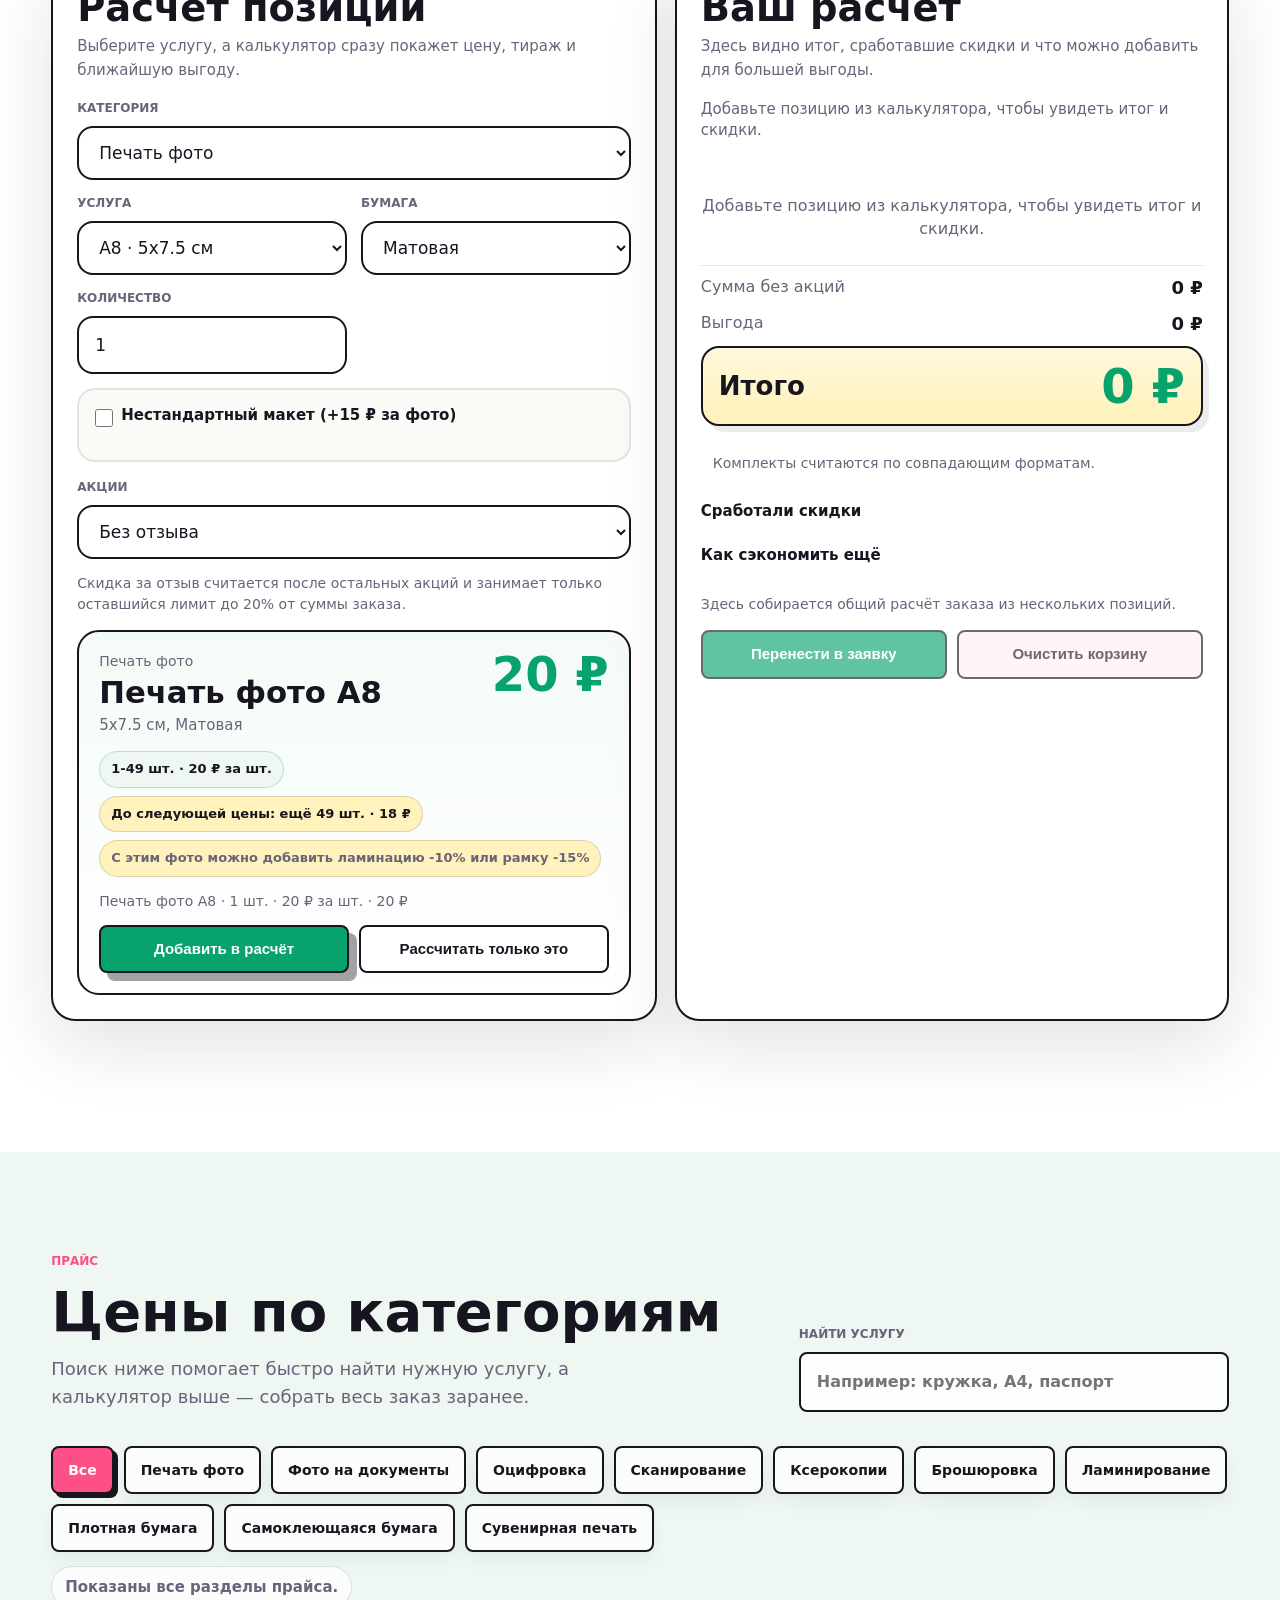
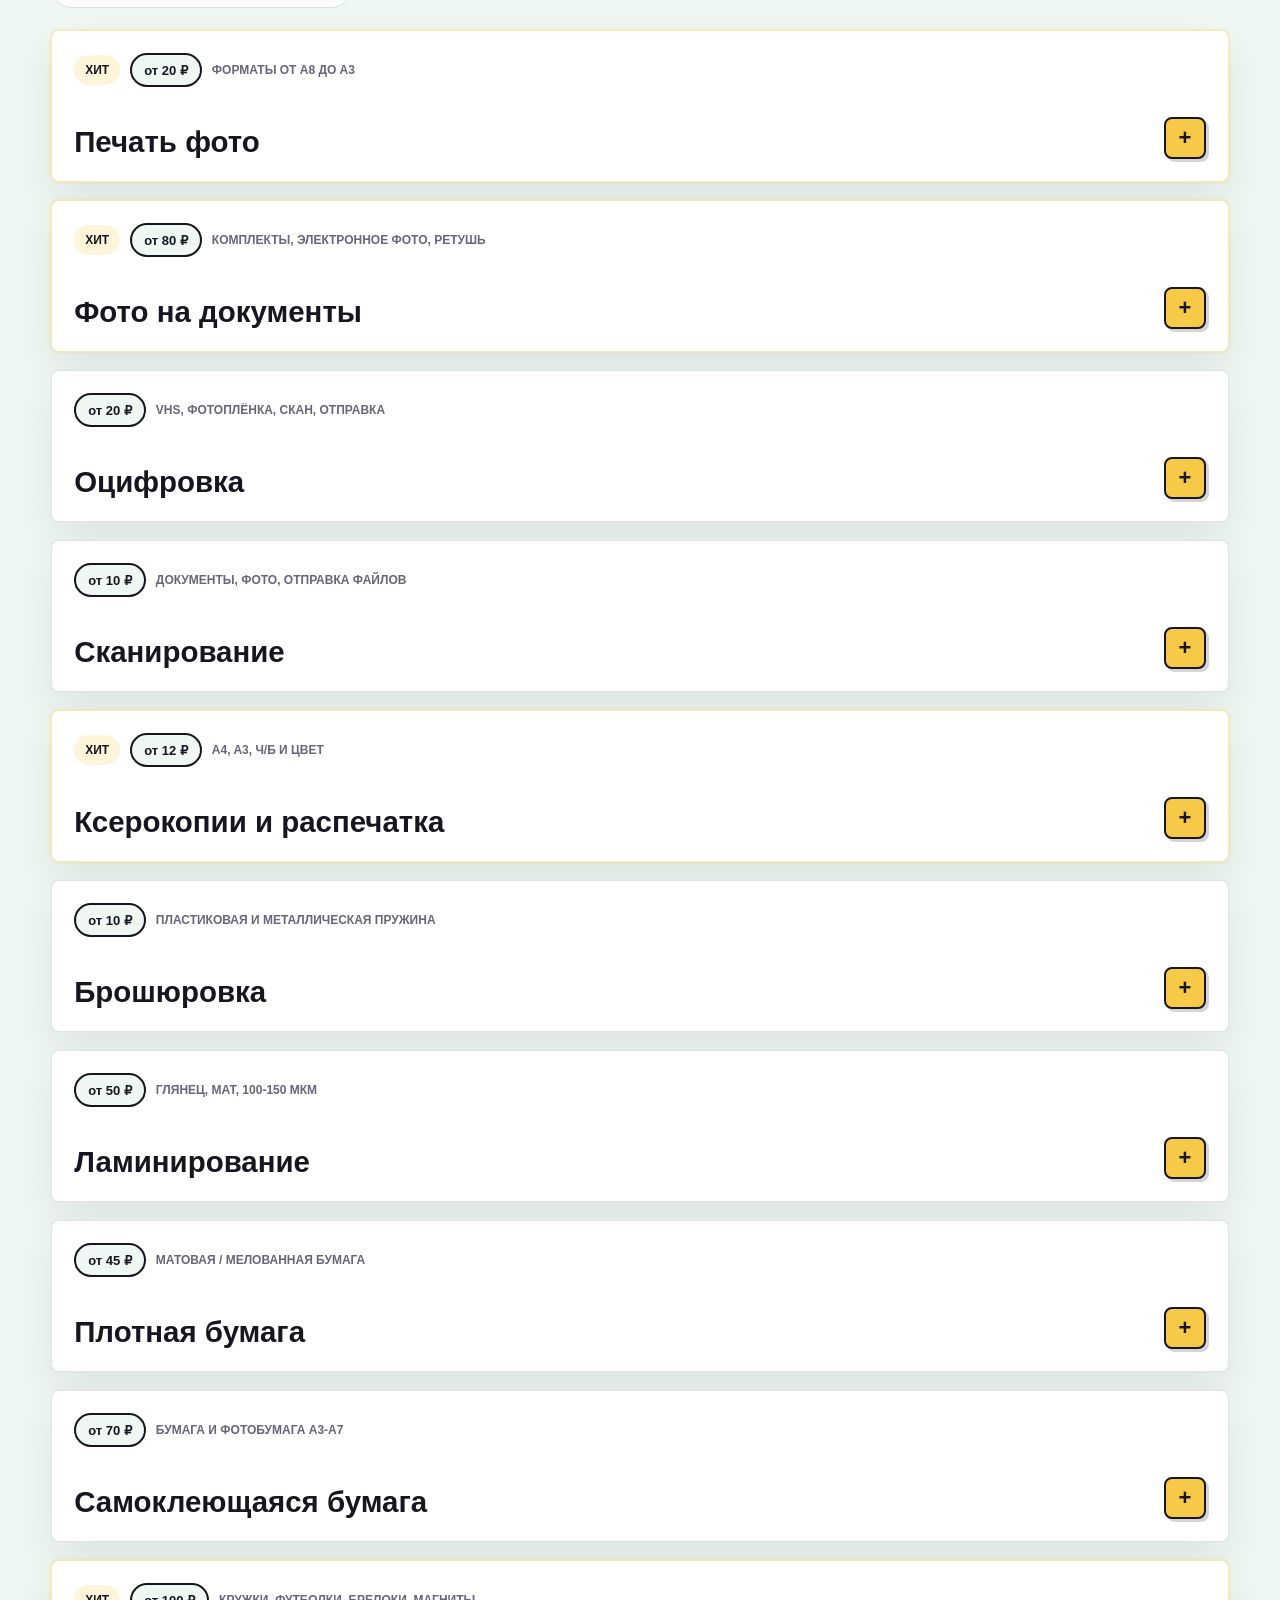
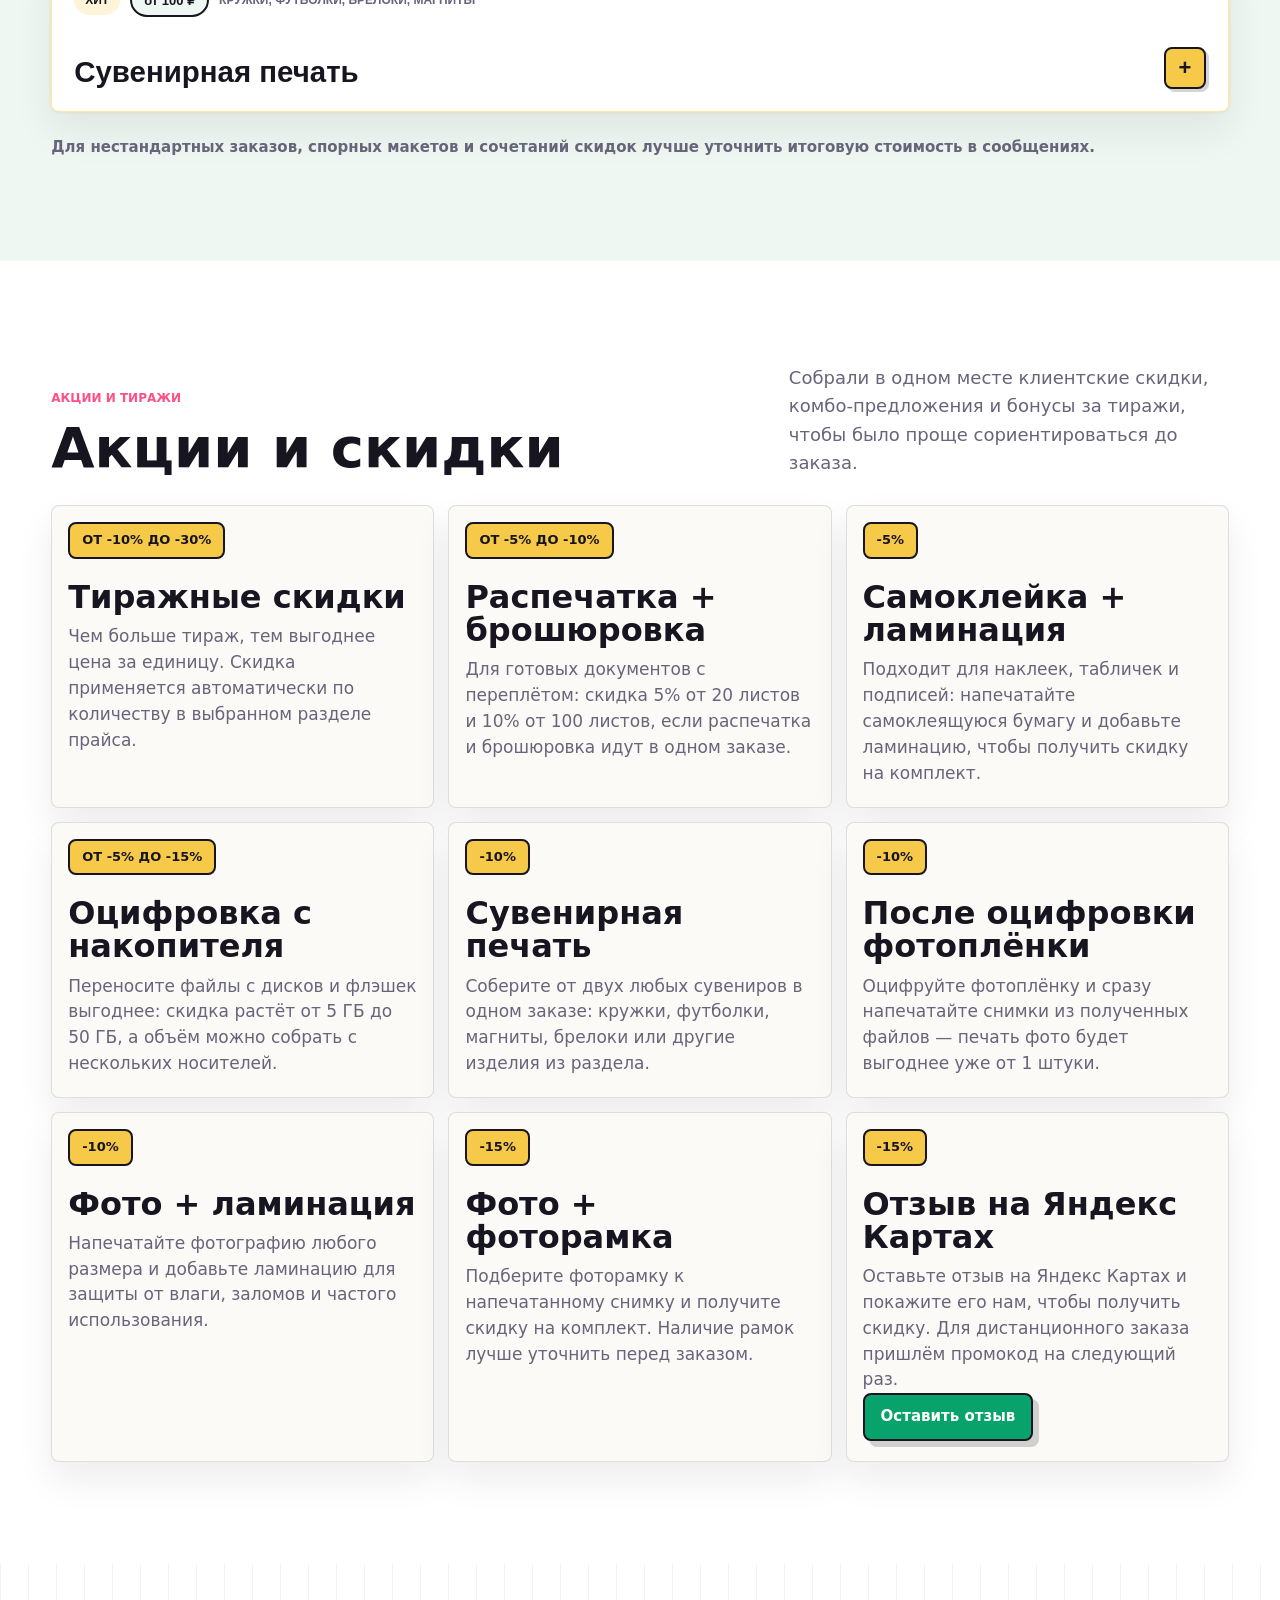
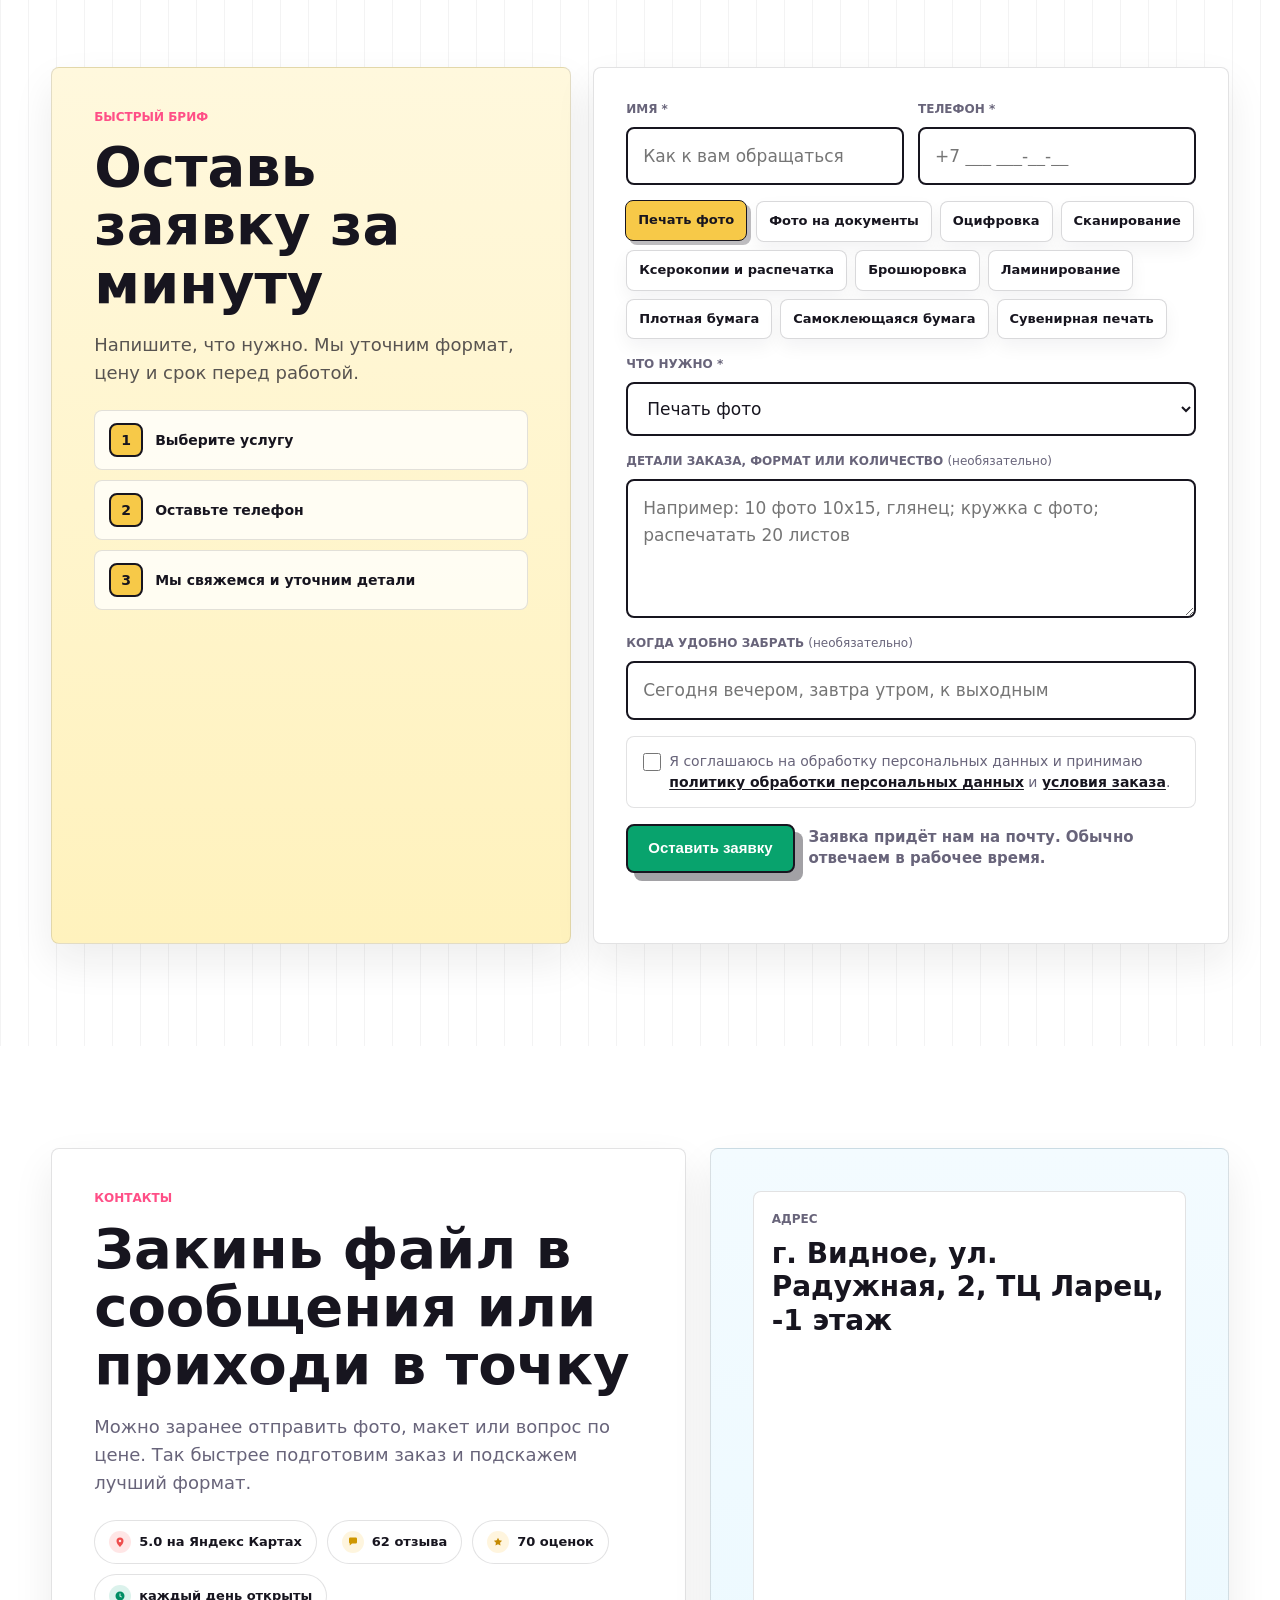
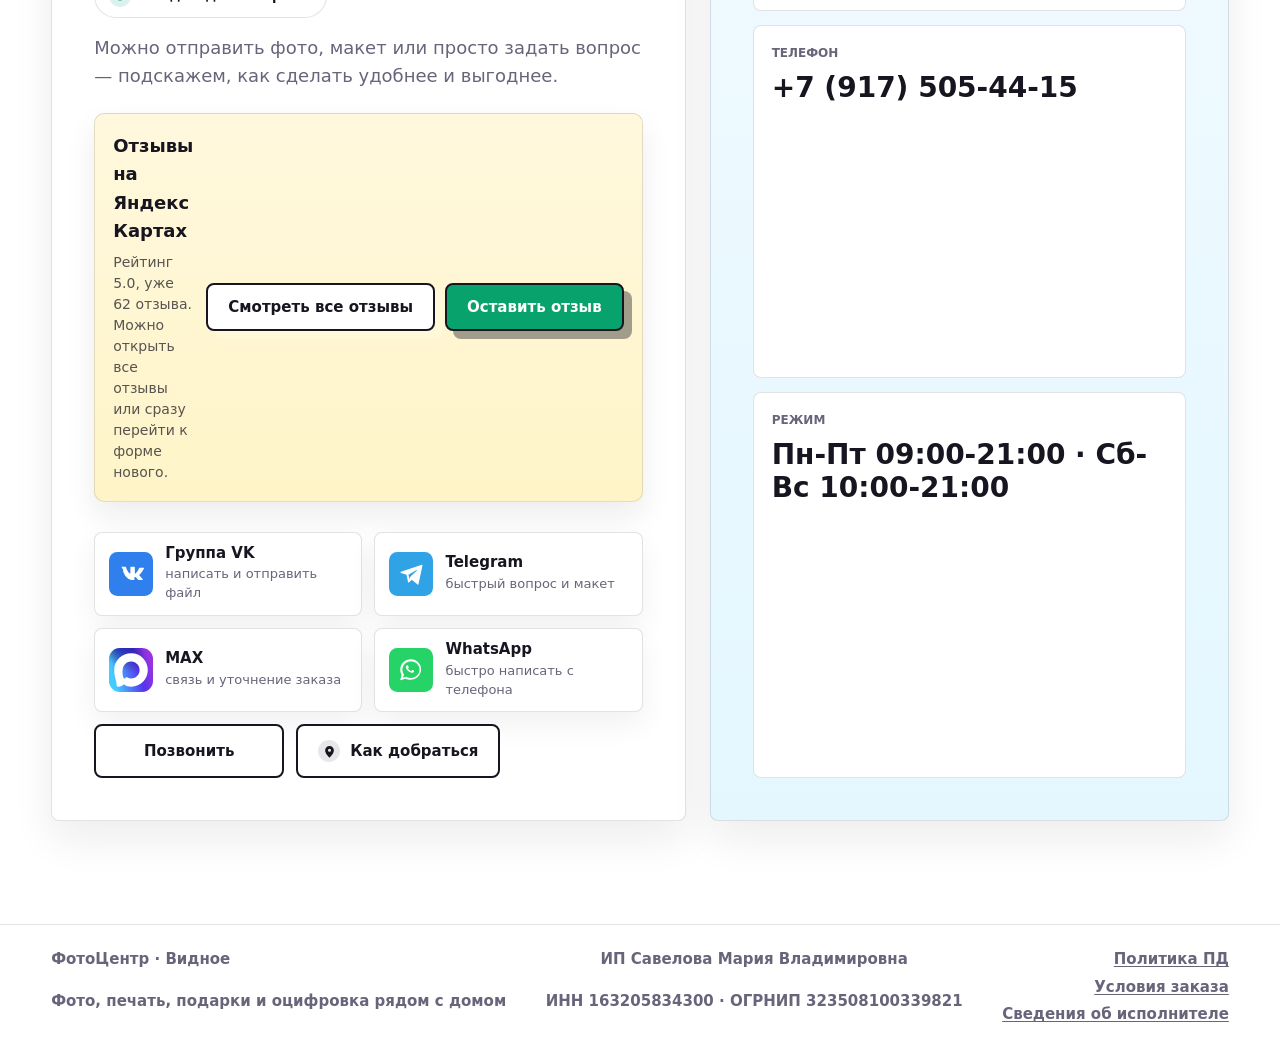
==== commit 61158400: "Refine review badges styling" ====
--- a/index.html
+++ b/index.html
@@ -85,21 +85,49 @@
             </a>
           </div>
           <div class="hero-stats" aria-label="Быстрая информация">
-            <div class="hero-stat">
-              <strong>5.0</strong>
-              <span>на Яндекс Картах</span>
-            </div>
-            <div class="hero-stat">
-              <strong>62</strong>
-              <span>живых отзывов</span>
-            </div>
-            <div class="hero-stat">
-              <strong>от 20 ₽</strong>
-              <span>фото за снимок</span>
-            </div>
-            <div class="hero-stat">
-              <strong>каждый день</strong>
-              <span>печатаем в Видном</span>
+            <div class="hero-stat hero-stat-pill">
+              <span class="hero-stat-icon hero-stat-icon-map" aria-hidden="true">
+                <svg viewBox="0 0 24 24" focusable="false">
+                  <path d="M12 22s7-6.2 7-12a7 7 0 1 0-14 0c0 5.8 7 12 7 12Zm0-9.5a2.5 2.5 0 1 1 0-5 2.5 2.5 0 0 1 0 5Z" fill="currentColor" />
+                </svg>
+              </span>
+              <div class="hero-stat-copy">
+                <strong>5.0</strong>
+                <span>на Яндекс Картах</span>
+              </div>
+            </div>
+            <div class="hero-stat hero-stat-pill">
+              <span class="hero-stat-icon hero-stat-icon-review" aria-hidden="true">
+                <svg viewBox="0 0 24 24" focusable="false">
+                  <path d="M4 5.5A2.5 2.5 0 0 1 6.5 3h11A2.5 2.5 0 0 1 20 5.5v7A2.5 2.5 0 0 1 17.5 15H10l-4.5 4v-4H6.5A2.5 2.5 0 0 1 4 12.5v-7Z" fill="currentColor" />
+                </svg>
+              </span>
+              <div class="hero-stat-copy">
+                <strong>62</strong>
+                <span>живых отзывов</span>
+              </div>
+            </div>
+            <div class="hero-stat hero-stat-pill">
+              <span class="hero-stat-icon hero-stat-icon-price" aria-hidden="true">
+                <svg viewBox="0 0 24 24" focusable="false">
+                  <path d="M6 4h12v4H6V4Zm-1 6h14a2 2 0 0 1 2 2v6a2 2 0 0 1-2 2H5a2 2 0 0 1-2-2v-6a2 2 0 0 1 2-2Zm2 2v2h4v-2H7Z" fill="currentColor" />
+                </svg>
+              </span>
+              <div class="hero-stat-copy">
+                <strong>от 20 ₽</strong>
+                <span>фото за снимок</span>
+              </div>
+            </div>
+            <div class="hero-stat hero-stat-pill">
+              <span class="hero-stat-icon hero-stat-icon-time" aria-hidden="true">
+                <svg viewBox="0 0 24 24" focusable="false">
+                  <path d="M12 3a9 9 0 1 1 0 18 9 9 0 0 1 0-18Zm1 4h-2v6l4 2 1-1.7-3-1.5V7Z" fill="currentColor" />
+                </svg>
+              </span>
+              <div class="hero-stat-copy">
+                <strong>каждый день</strong>
+                <span>печатаем в Видном</span>
+              </div>
             </div>
           </div>
         </div>
@@ -796,34 +824,15 @@
           <article class="promo-card promo-card-review">
             <span class="promo-badge">-15%</span>
             <h3>Отзыв на Яндекс Картах</h3>
-            <p>У нас уже 62 отзыва и рейтинг 5.0 на Яндекс Картах. Оставьте свой отзыв и покажите его нам, чтобы получить скидку или промокод на следующий заказ.</p>
-            <div class="promo-review-callout">
-              <strong>62 живых отзывов</strong>
-              <span>Посмотрите, что пишут клиенты, или оставьте свой отзыв прямо в карточке на Яндекс Картах.</span>
-            </div>
-            <div class="promo-review-stats" aria-label="Статистика отзывов">
-              <span>5.0 рейтинг</span>
-              <span>62 отзыва</span>
-              <span>70 оценок</span>
-            </div>
-            <div class="promo-review-actions">
-              <a
-                class="promo-action"
-                href="https://yandex.ru/maps/org/foto_tsentr/166665523226/reviews/?add-review=true"
-                target="_blank"
-                rel="noreferrer"
-              >
-                Оставить отзыв
-              </a>
-              <a
-                class="promo-action promo-action-secondary"
-                href="https://yandex.ru/maps/org/foto_tsentr/166665523226/reviews/"
-                target="_blank"
-                rel="noreferrer"
-              >
-                Смотреть все отзывы
-              </a>
-            </div>
+            <p>Оставьте отзыв на Яндекс Картах и покажите его нам, чтобы получить скидку. Для дистанционного заказа пришлём промокод на следующий раз.</p>
+            <a
+              class="promo-action"
+              href="https://yandex.ru/maps/org/foto_tsentr/166665523226/reviews/?add-review=true"
+              target="_blank"
+              rel="noreferrer"
+            >
+              Оставить отзыв
+            </a>
           </article>
         </div>
       </section>
@@ -916,10 +925,38 @@
           <h2>Закинь файл в сообщения или приходи в точку</h2>
           <p>Можно заранее отправить фото, макет или вопрос по цене. Так быстрее подготовим заказ и подскажем лучший формат.</p>
           <div class="contact-trust" aria-label="Почему нам доверяют">
-            <span>5.0 на Яндекс Картах</span>
-            <span>62 отзыва</span>
-            <span>70 оценок</span>
-            <span>каждый день открыты</span>
+            <span class="contact-trust-pill">
+              <span class="contact-trust-icon contact-trust-icon-map" aria-hidden="true">
+                <svg viewBox="0 0 24 24" focusable="false">
+                  <path d="M12 22s7-6.2 7-12a7 7 0 1 0-14 0c0 5.8 7 12 7 12Zm0-9.5a2.5 2.5 0 1 1 0-5 2.5 2.5 0 0 1 0 5Z" fill="currentColor" />
+                </svg>
+              </span>
+              <span class="contact-trust-text">5.0 на Яндекс Картах</span>
+            </span>
+            <span class="contact-trust-pill">
+              <span class="contact-trust-icon contact-trust-icon-review" aria-hidden="true">
+                <svg viewBox="0 0 24 24" focusable="false">
+                  <path d="M4 5.5A2.5 2.5 0 0 1 6.5 3h11A2.5 2.5 0 0 1 20 5.5v7A2.5 2.5 0 0 1 17.5 15H10l-4.5 4v-4H6.5A2.5 2.5 0 0 1 4 12.5v-7Z" fill="currentColor" />
+                </svg>
+              </span>
+              <span class="contact-trust-text">62 отзыва</span>
+            </span>
+            <span class="contact-trust-pill">
+              <span class="contact-trust-icon contact-trust-icon-star" aria-hidden="true">
+                <svg viewBox="0 0 24 24" focusable="false">
+                  <path d="m12 3.6 2.5 5.1 5.7.8-4.1 4 1 5.7-5.1-2.7-5.1 2.7 1-5.7-4.1-4 5.7-.8L12 3.6Z" fill="currentColor" />
+                </svg>
+              </span>
+              <span class="contact-trust-text">70 оценок</span>
+            </span>
+            <span class="contact-trust-pill">
+              <span class="contact-trust-icon contact-trust-icon-time" aria-hidden="true">
+                <svg viewBox="0 0 24 24" focusable="false">
+                  <path d="M12 3a9 9 0 1 1 0 18 9 9 0 0 1 0-18Zm1 4h-2v6l4 2 1-1.7-3-1.5V7Z" fill="currentColor" />
+                </svg>
+              </span>
+              <span class="contact-trust-text">каждый день открыты</span>
+            </span>
           </div>
           <p class="contact-hint">Можно отправить фото, макет или просто задать вопрос — подскажем, как сделать удобнее и выгоднее.</p>
           <div class="contact-review-panel">
--- a/styles.css
+++ b/styles.css
@@ -670,22 +670,71 @@
   box-shadow: 0 18px 40px rgba(0, 0, 0, 0.16);
 }
 
-.hero-stat strong,
-.hero-stat span {
+.hero-stat-pill {
+  display: flex;
+  align-items: center;
+  gap: 12px;
+  min-width: 0;
+  padding: 12px 14px;
+  background: rgba(255, 255, 255, 0.1);
+  backdrop-filter: blur(8px);
+}
+
+.hero-stat-icon {
+  display: inline-flex;
+  width: 28px;
+  height: 28px;
+  align-items: center;
+  justify-content: center;
+  border-radius: 999px;
+  flex: 0 0 auto;
+}
+
+.hero-stat-icon svg {
+  width: 14px;
+  height: 14px;
+}
+
+.hero-stat-icon-map {
+  background: rgba(255, 76, 76, 0.18);
+  color: #ff7a7a;
+}
+
+.hero-stat-icon-review {
+  background: rgba(247, 201, 72, 0.2);
+  color: #ffd56a;
+}
+
+.hero-stat-icon-price {
+  background: rgba(0, 166, 118, 0.18);
+  color: #67f0bf;
+}
+
+.hero-stat-icon-time {
+  background: rgba(118, 163, 255, 0.18);
+  color: #a9c7ff;
+}
+
+.hero-stat-copy {
+  display: grid;
+  gap: 4px;
+}
+
+.hero-stat-copy strong,
+.hero-stat-copy span {
   display: block;
 }
 
-.hero-stat strong {
+.hero-stat-copy strong {
   color: #fff;
-  font-size: clamp(24px, 2.5vw, 30px);
+  font-size: clamp(18px, 2vw, 24px);
   font-weight: var(--fw-accent);
   line-height: 1;
 }
 
-.hero-stat span {
-  margin-top: 8px;
+.hero-stat-copy span {
   color: rgba(255, 255, 255, 0.82);
-  font-size: var(--fs-body-sm);
+  font-size: 13px;
   font-weight: var(--fw-body);
   line-height: 1.42;
 }
@@ -2244,66 +2293,10 @@
 .promo-card-review {
   display: flex;
   flex-direction: column;
-  border-color: rgba(247, 201, 72, 0.45);
-  background:
-    linear-gradient(180deg, rgba(255, 248, 221, 0.94) 0%, rgba(255, 255, 255, 1) 100%);
-  box-shadow:
-    0 18px 36px rgba(23, 21, 31, 0.08),
-    0 0 0 2px rgba(247, 201, 72, 0.12);
 }
 
 .promo-card-review .promo-badge {
   align-self: flex-start;
-}
-
-.promo-review-callout {
-  display: grid;
-  gap: 6px;
-  margin-top: 18px;
-  border: 1px solid rgba(23, 21, 31, 0.12);
-  border-radius: 10px;
-  padding: 14px 16px;
-  background: rgba(255, 255, 255, 0.86);
-}
-
-.promo-review-callout strong {
-  color: var(--ink);
-  font-size: 16px;
-  font-weight: var(--fw-title);
-}
-
-.promo-review-callout span {
-  color: var(--muted);
-  font-size: 14px;
-  line-height: 1.5;
-}
-
-.promo-review-stats {
-  display: flex;
-  flex-wrap: wrap;
-  gap: 10px;
-  margin-top: 18px;
-}
-
-.promo-review-stats span {
-  display: inline-flex;
-  align-items: center;
-  justify-content: center;
-  min-height: 34px;
-  border: 1px solid rgba(23, 21, 31, 0.12);
-  border-radius: 999px;
-  padding: 8px 12px;
-  background: rgba(255, 255, 255, 0.82);
-  color: var(--ink);
-  font-size: 13px;
-  font-weight: var(--fw-title);
-}
-
-.promo-review-actions {
-  display: flex;
-  flex-wrap: wrap;
-  gap: 12px;
-  margin-top: 18px;
 }
 
 .promo-note {
@@ -2335,10 +2328,6 @@
   transform: translate(-2px, -2px);
 }
 
-.promo-action-secondary {
-  background: #fff;
-  color: var(--ink);
-}
 
 .order-section {
   background:
@@ -2602,10 +2591,11 @@
   margin-top: 22px;
 }
 
-.contact-trust span {
+.contact-trust-pill {
   display: inline-flex;
   align-items: center;
   justify-content: center;
+  gap: 8px;
   border: 1px solid rgba(23, 21, 31, 0.12);
   border-radius: 999px;
   padding: 10px 14px;
@@ -2613,6 +2603,45 @@
   color: var(--ink);
   font-size: 13px;
   font-weight: var(--fw-title);
+}
+
+.contact-trust-text {
+  display: inline;
+}
+
+.contact-trust-icon {
+  display: inline-flex;
+  width: 22px;
+  height: 22px;
+  align-items: center;
+  justify-content: center;
+  border-radius: 999px;
+  flex: 0 0 auto;
+}
+
+.contact-trust-icon svg {
+  width: 12px;
+  height: 12px;
+}
+
+.contact-trust-icon-map {
+  background: rgba(255, 76, 76, 0.14);
+  color: #ee4e4e;
+}
+
+.contact-trust-icon-review {
+  background: rgba(247, 201, 72, 0.18);
+  color: #cf9700;
+}
+
+.contact-trust-icon-star {
+  background: rgba(255, 194, 51, 0.16);
+  color: #c58a00;
+}
+
+.contact-trust-icon-time {
+  background: rgba(0, 166, 118, 0.14);
+  color: #008d64;
 }
 
 .contact-actions > .btn {
@@ -3418,7 +3447,7 @@
   }
 
   .order-benefits span,
-  .contact-trust span {
+  .contact-trust-pill {
     font-size: 13px;
     padding: 9px 12px;
   }
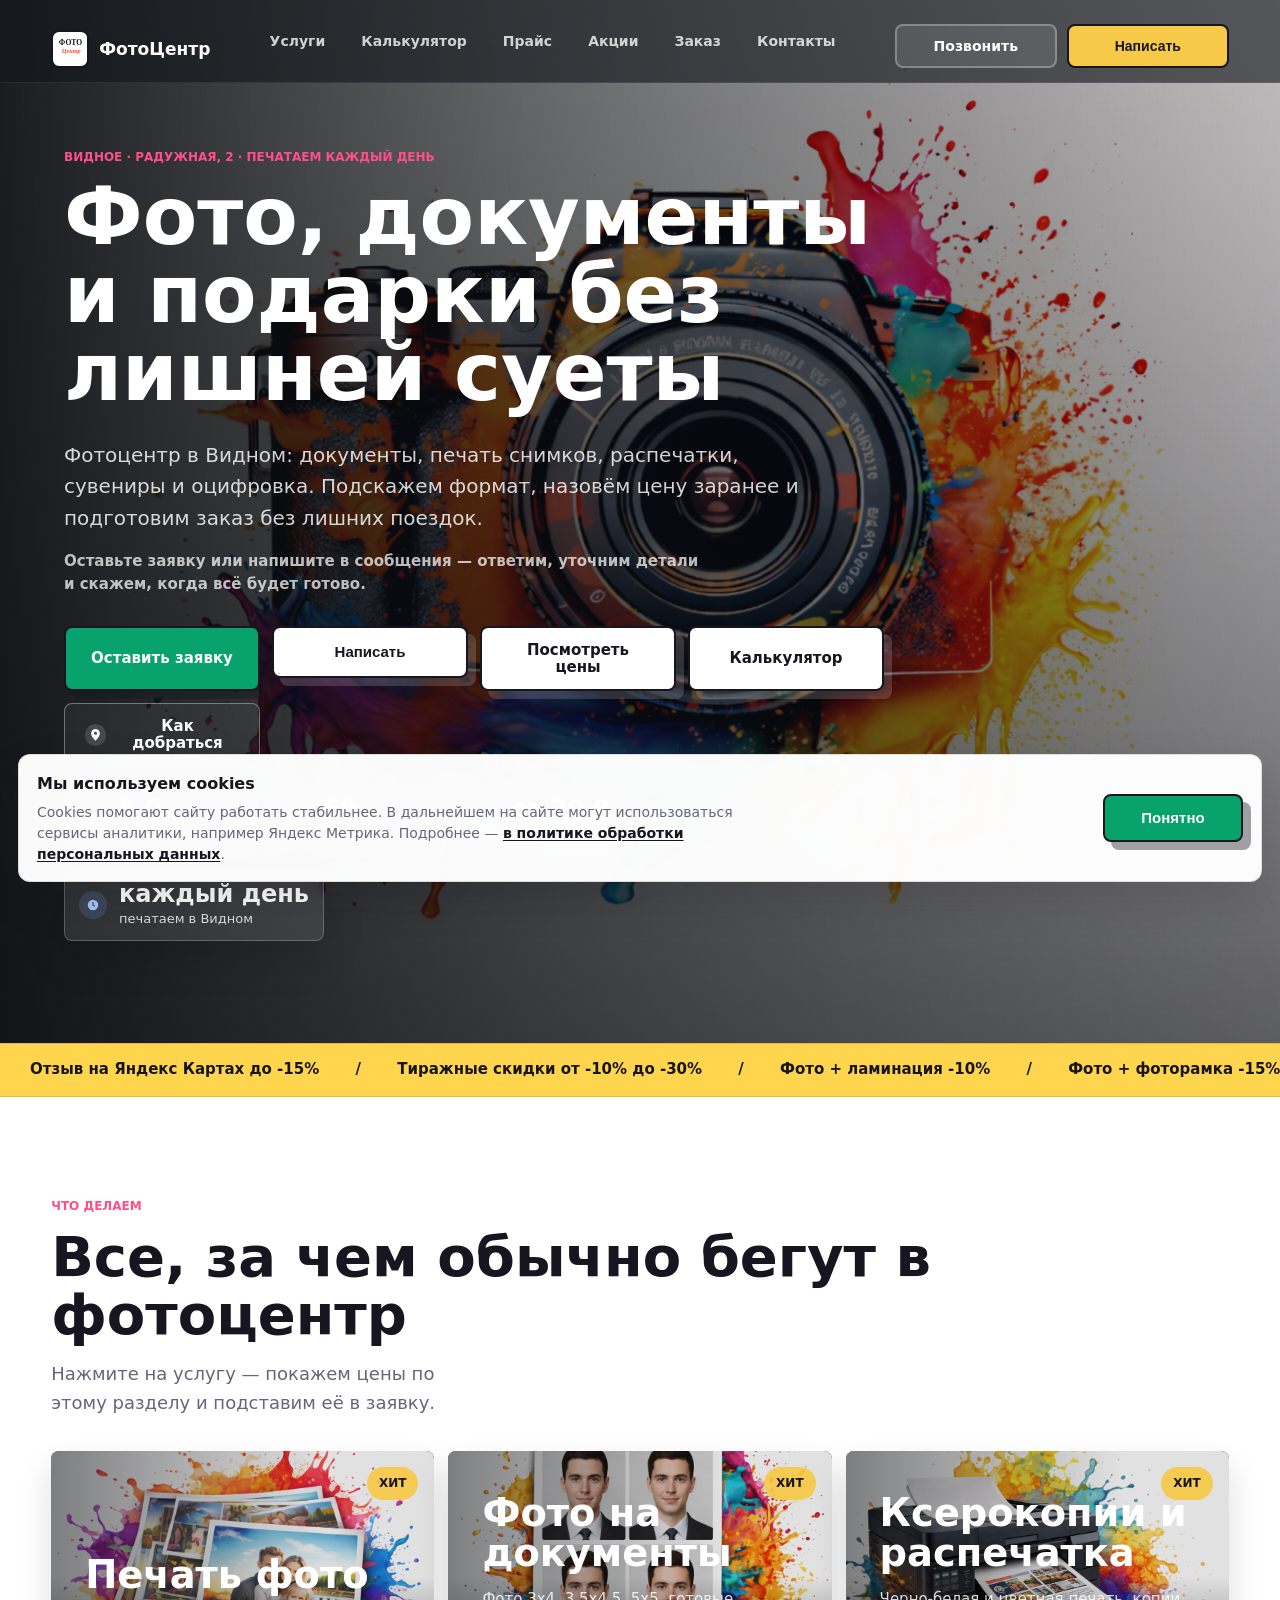
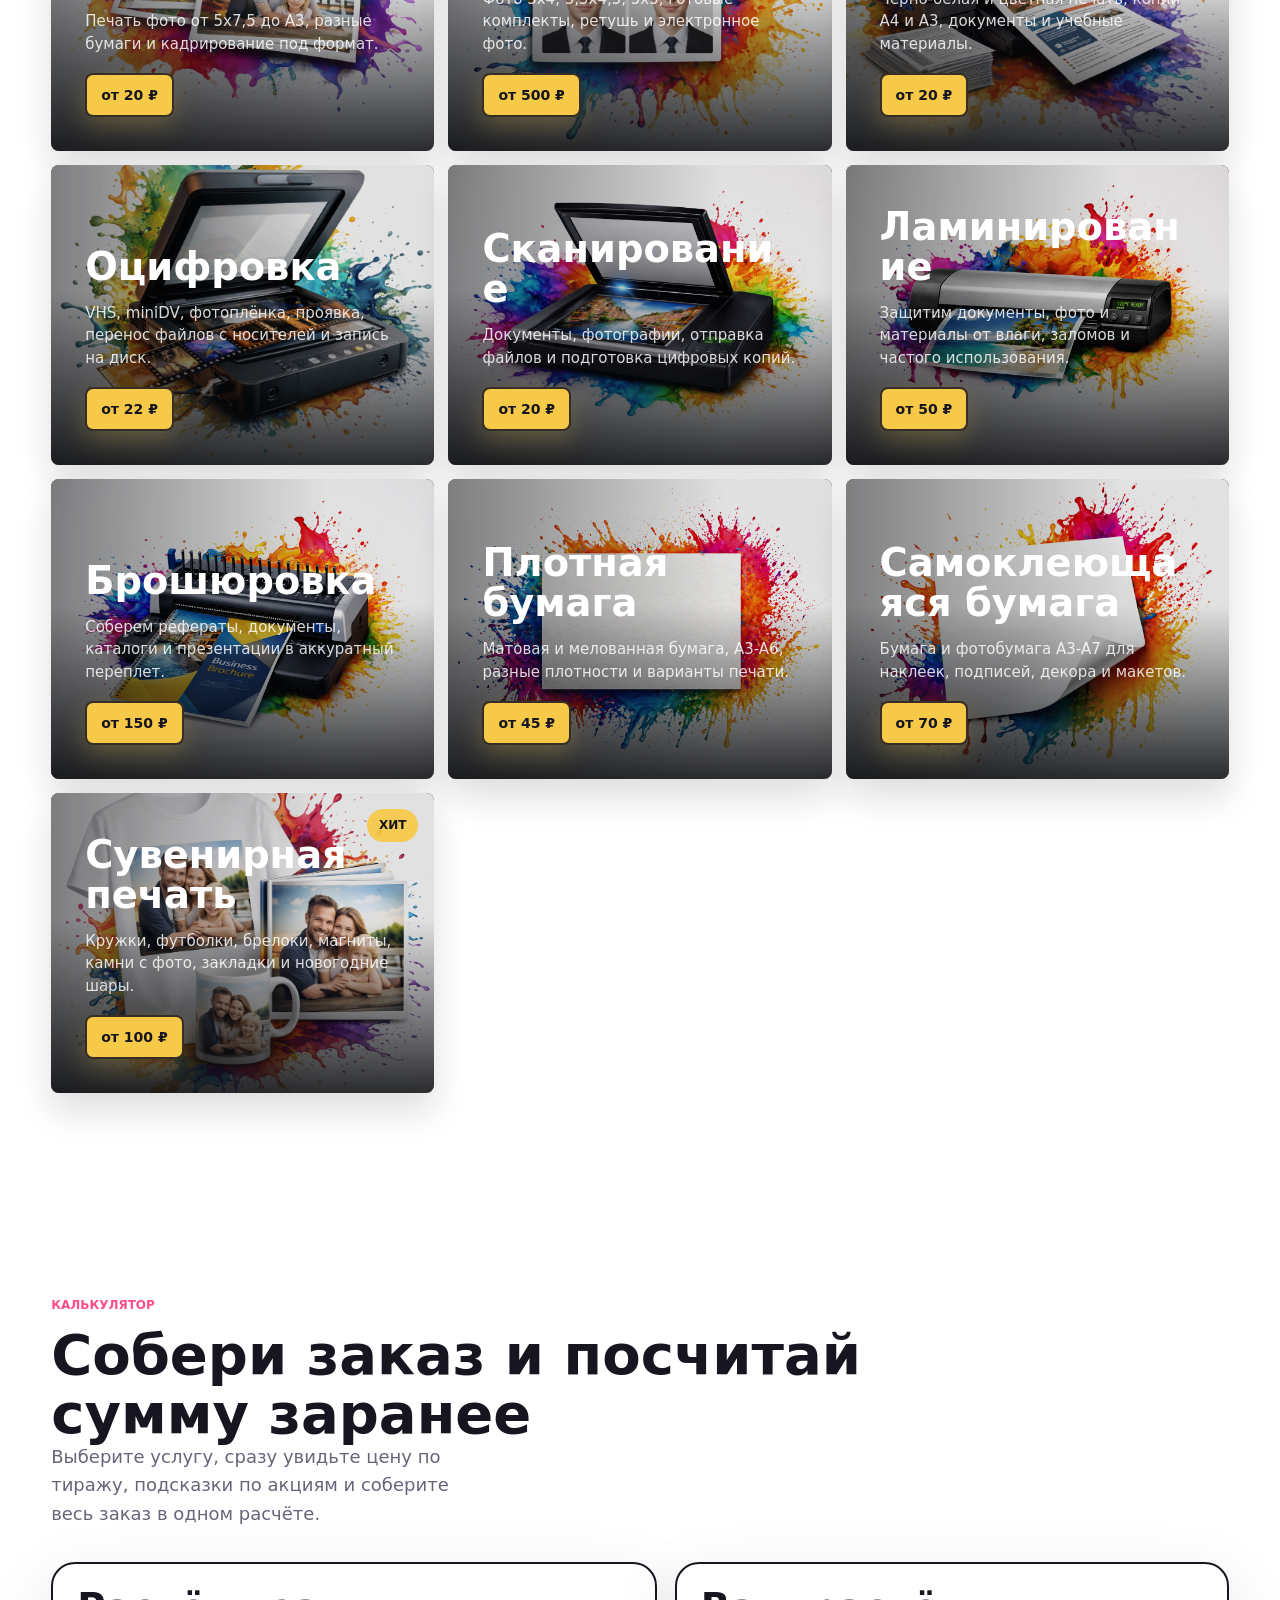
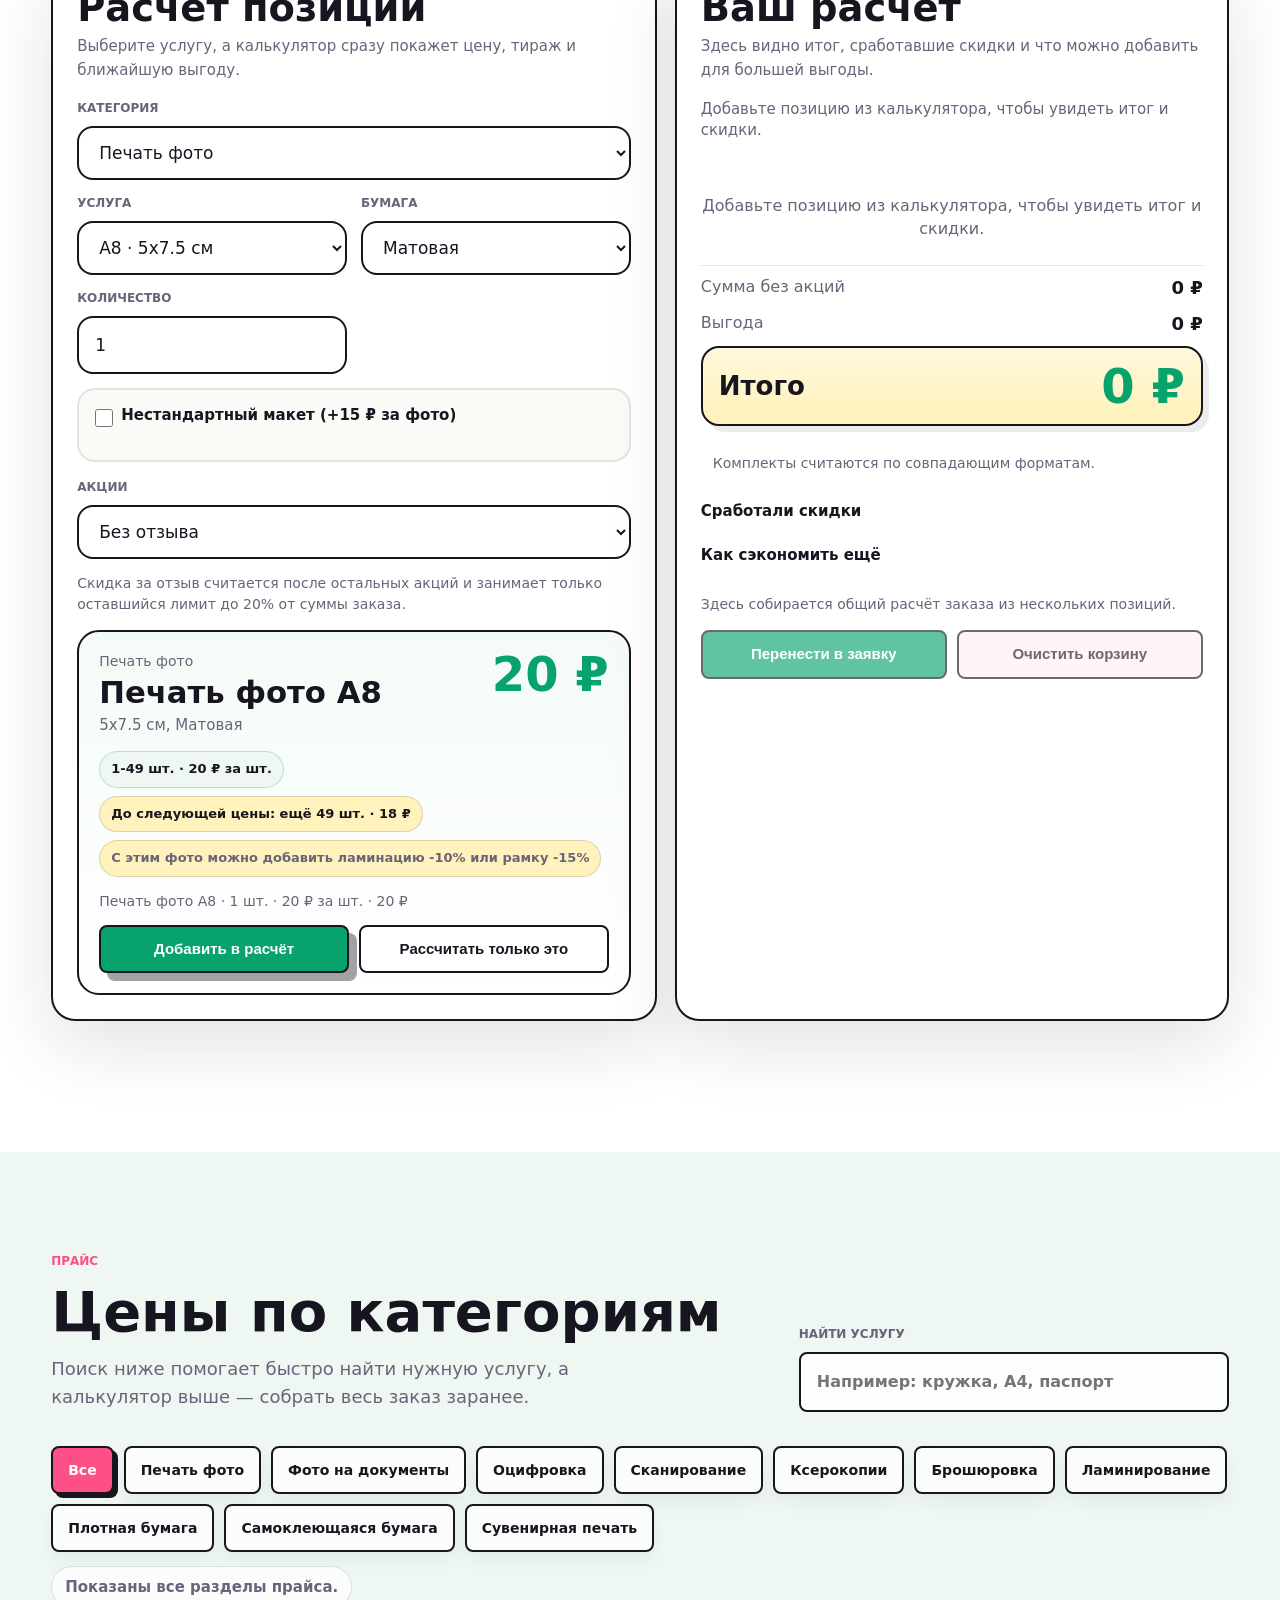
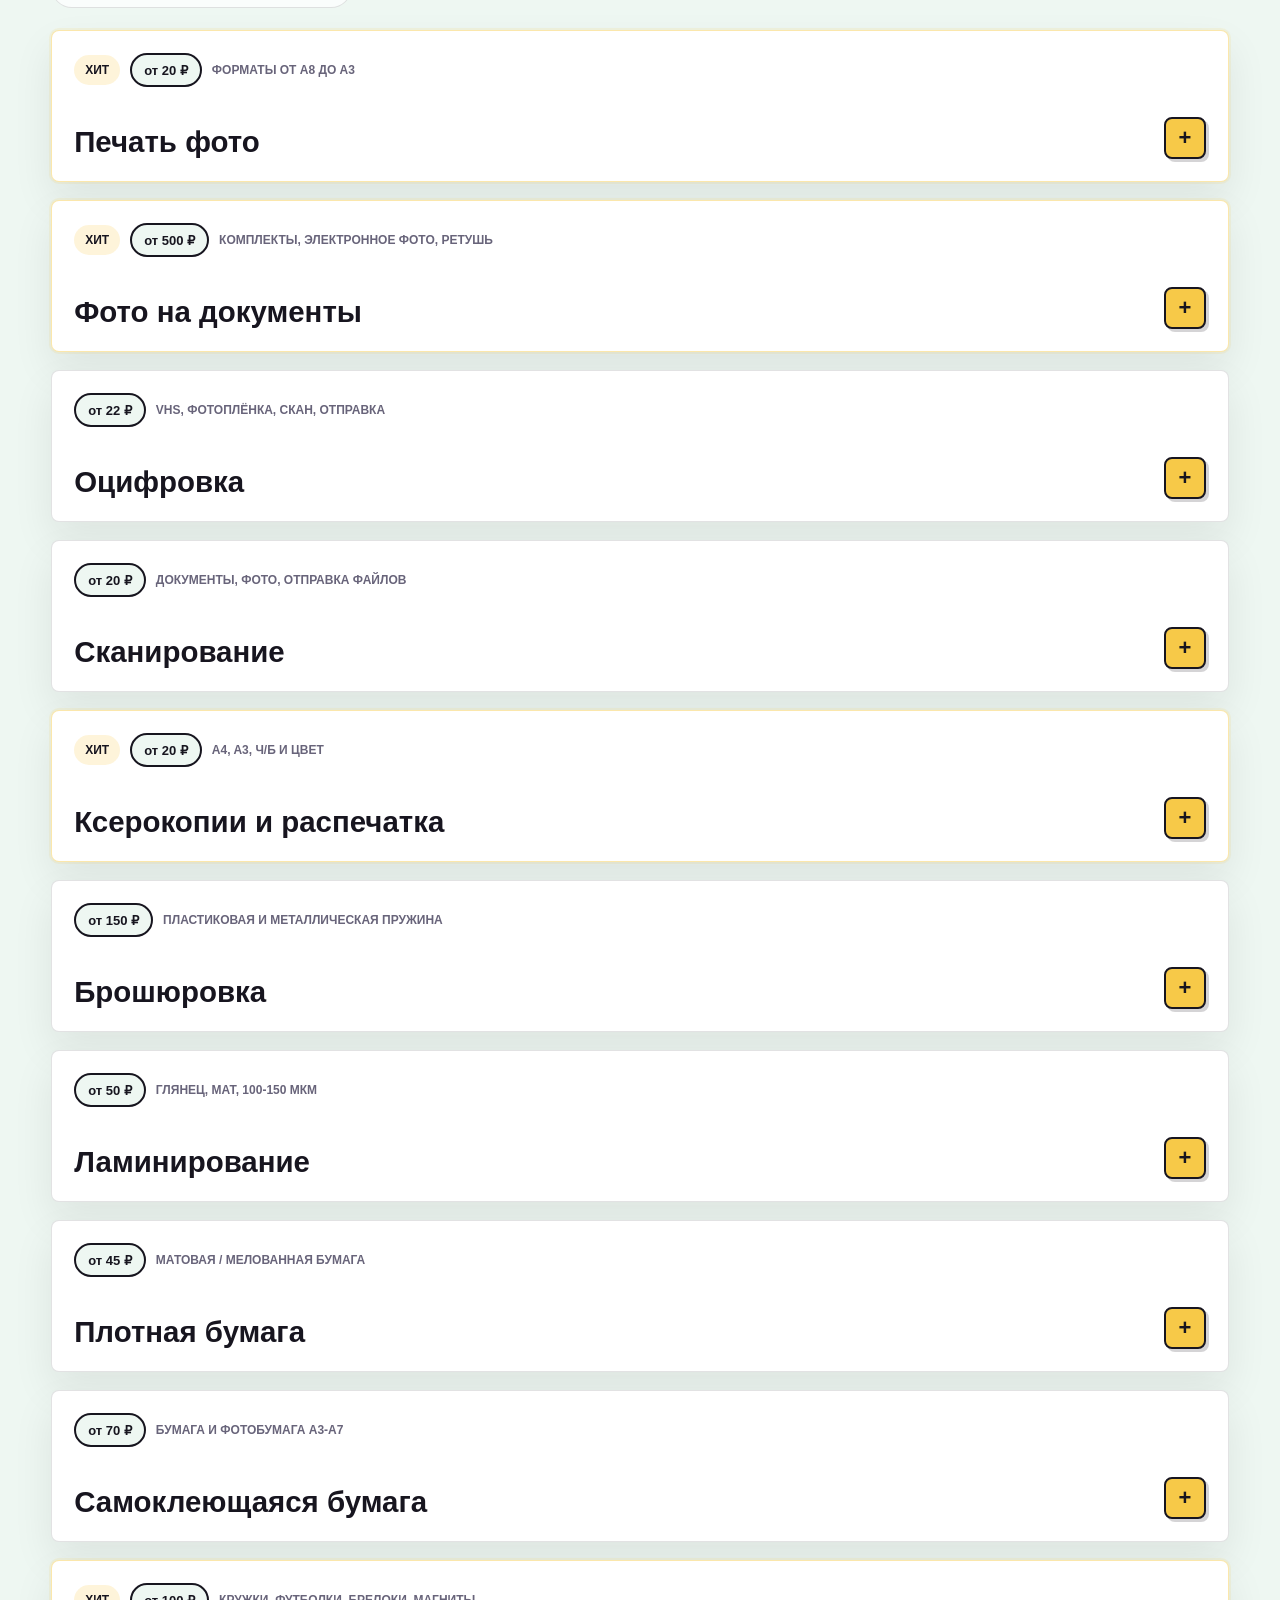
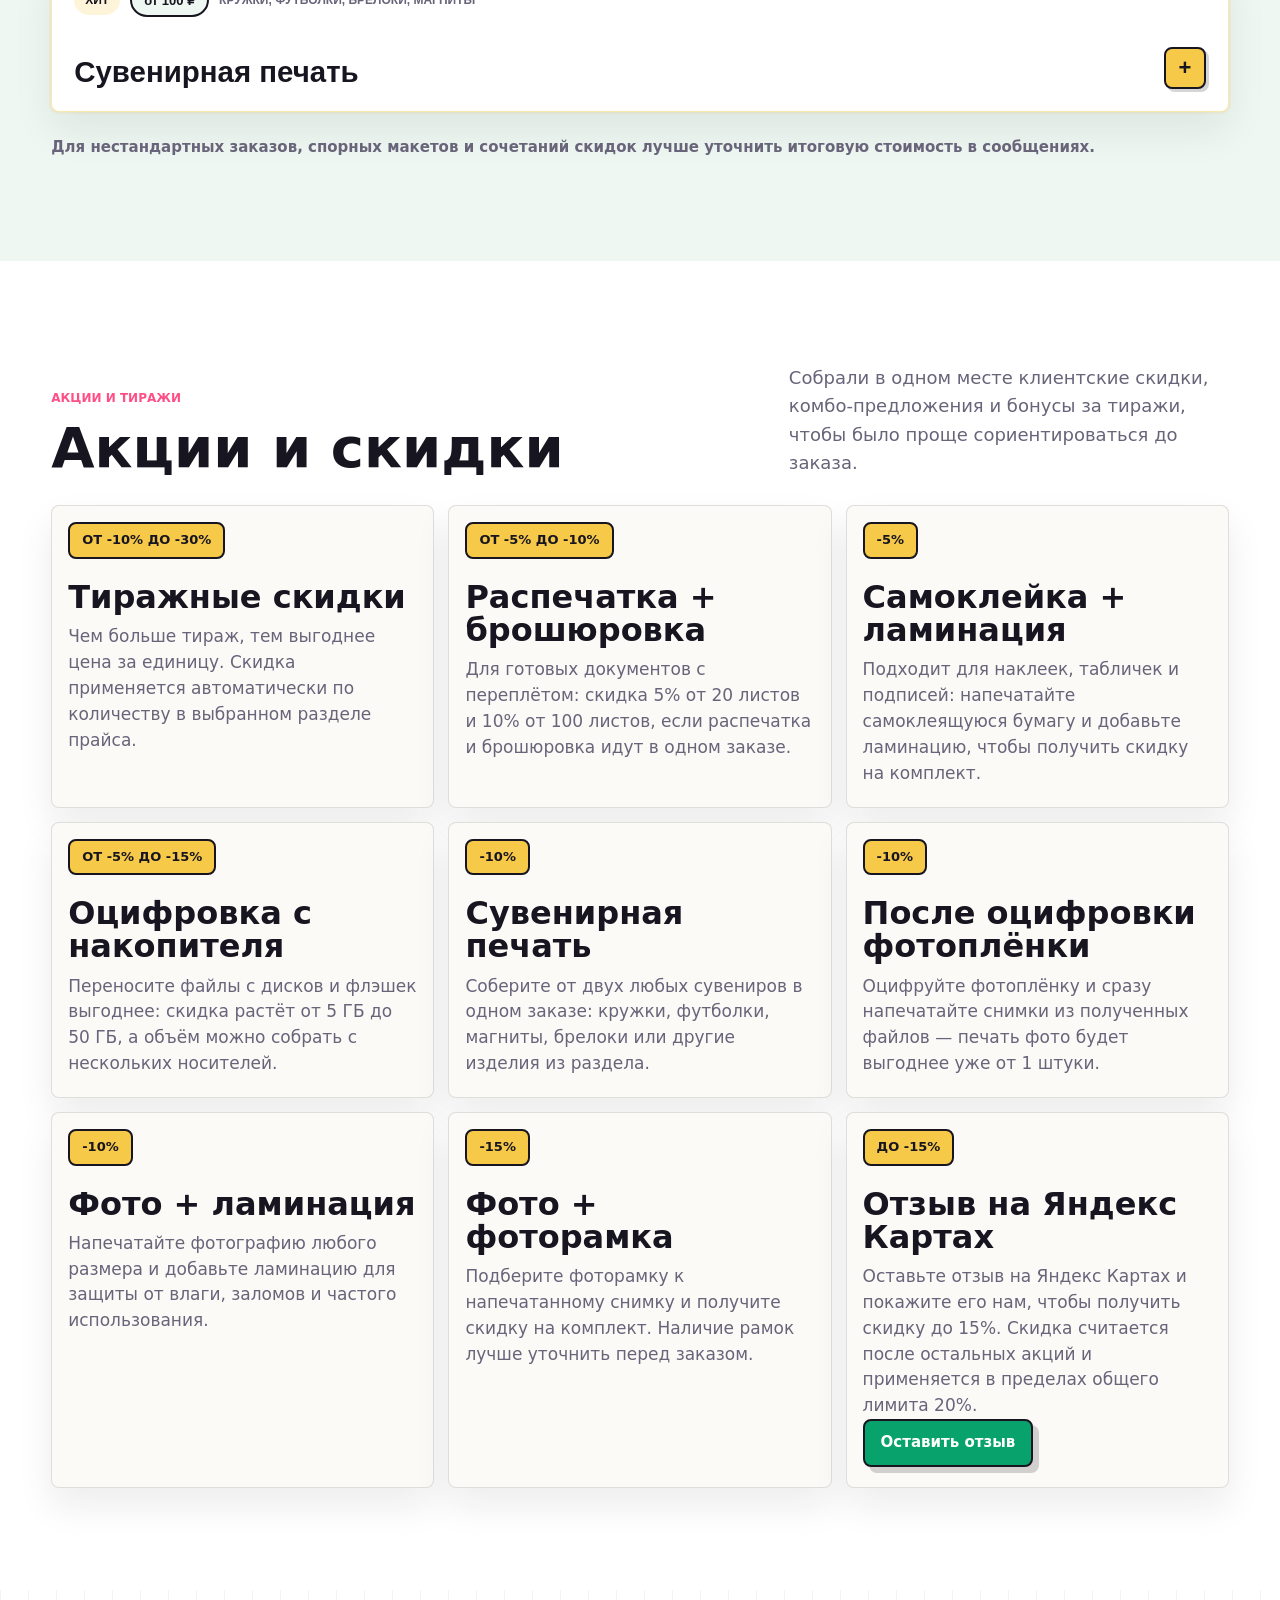
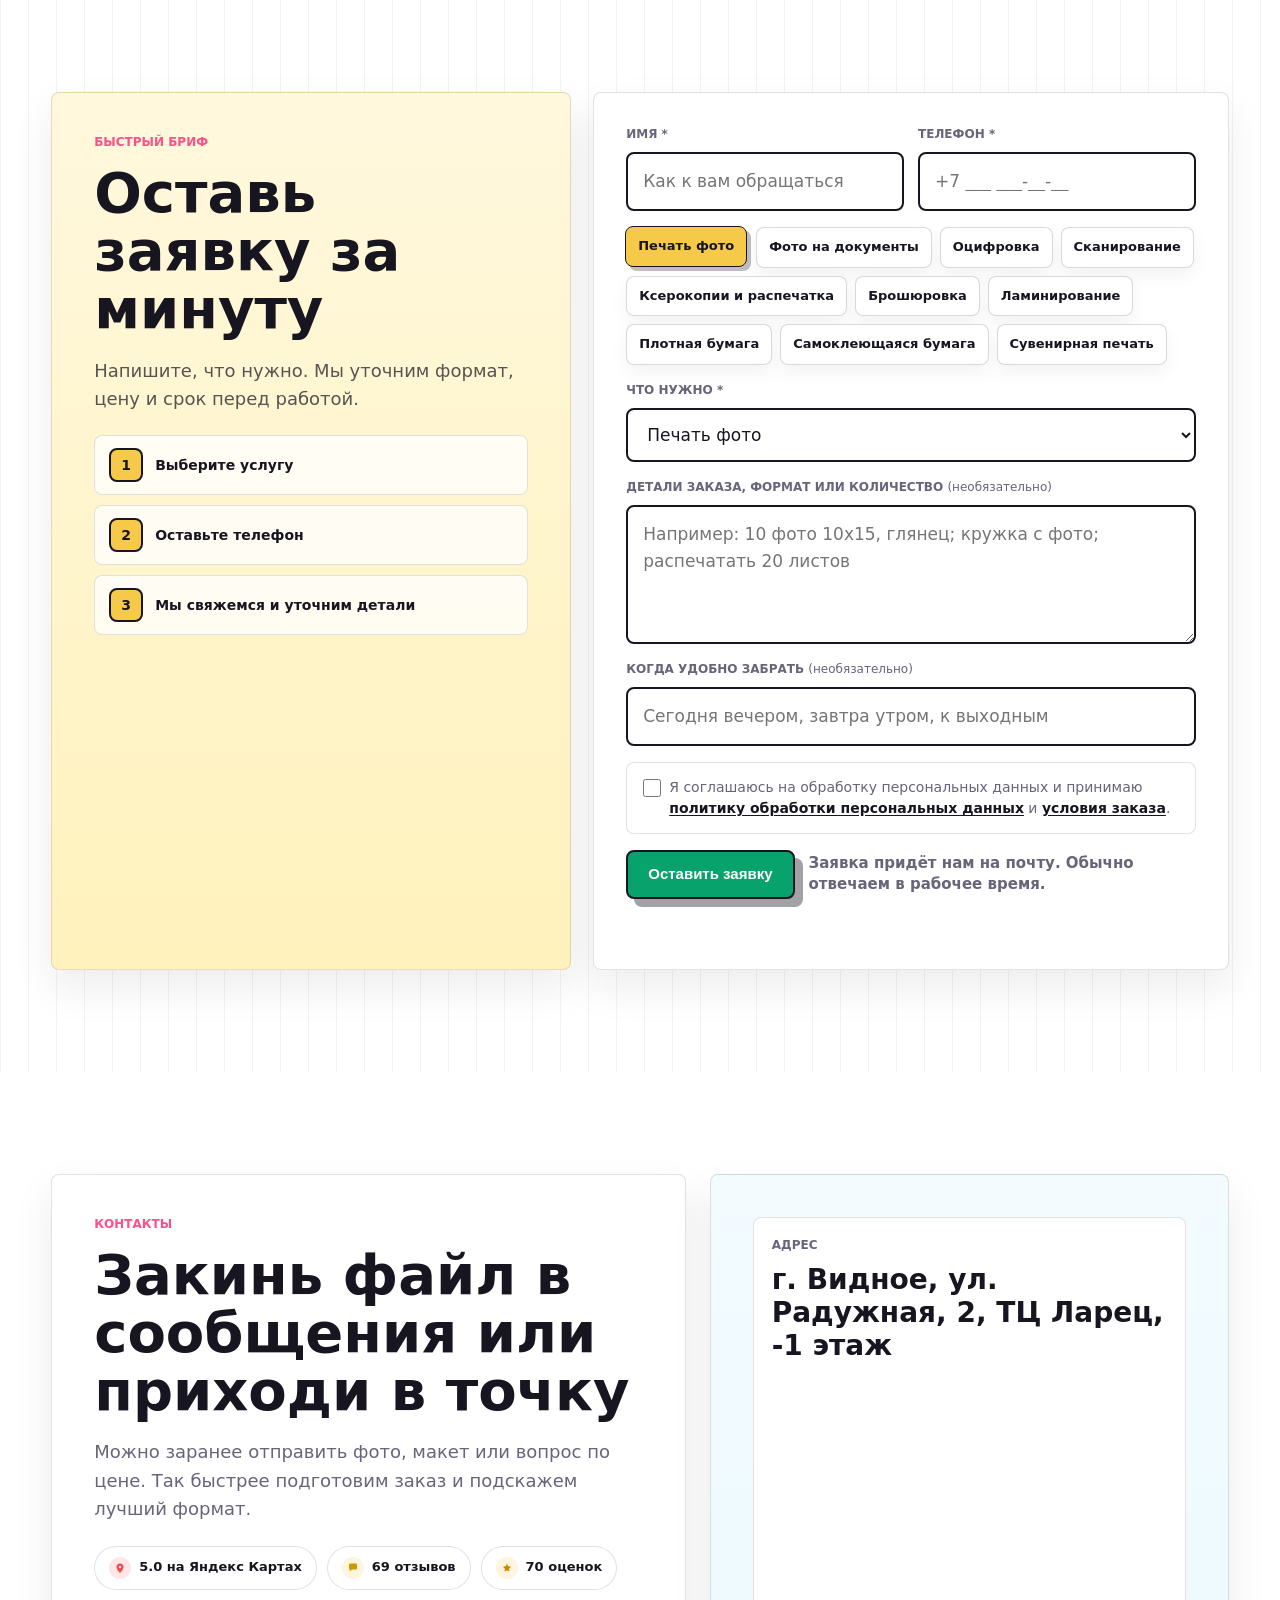
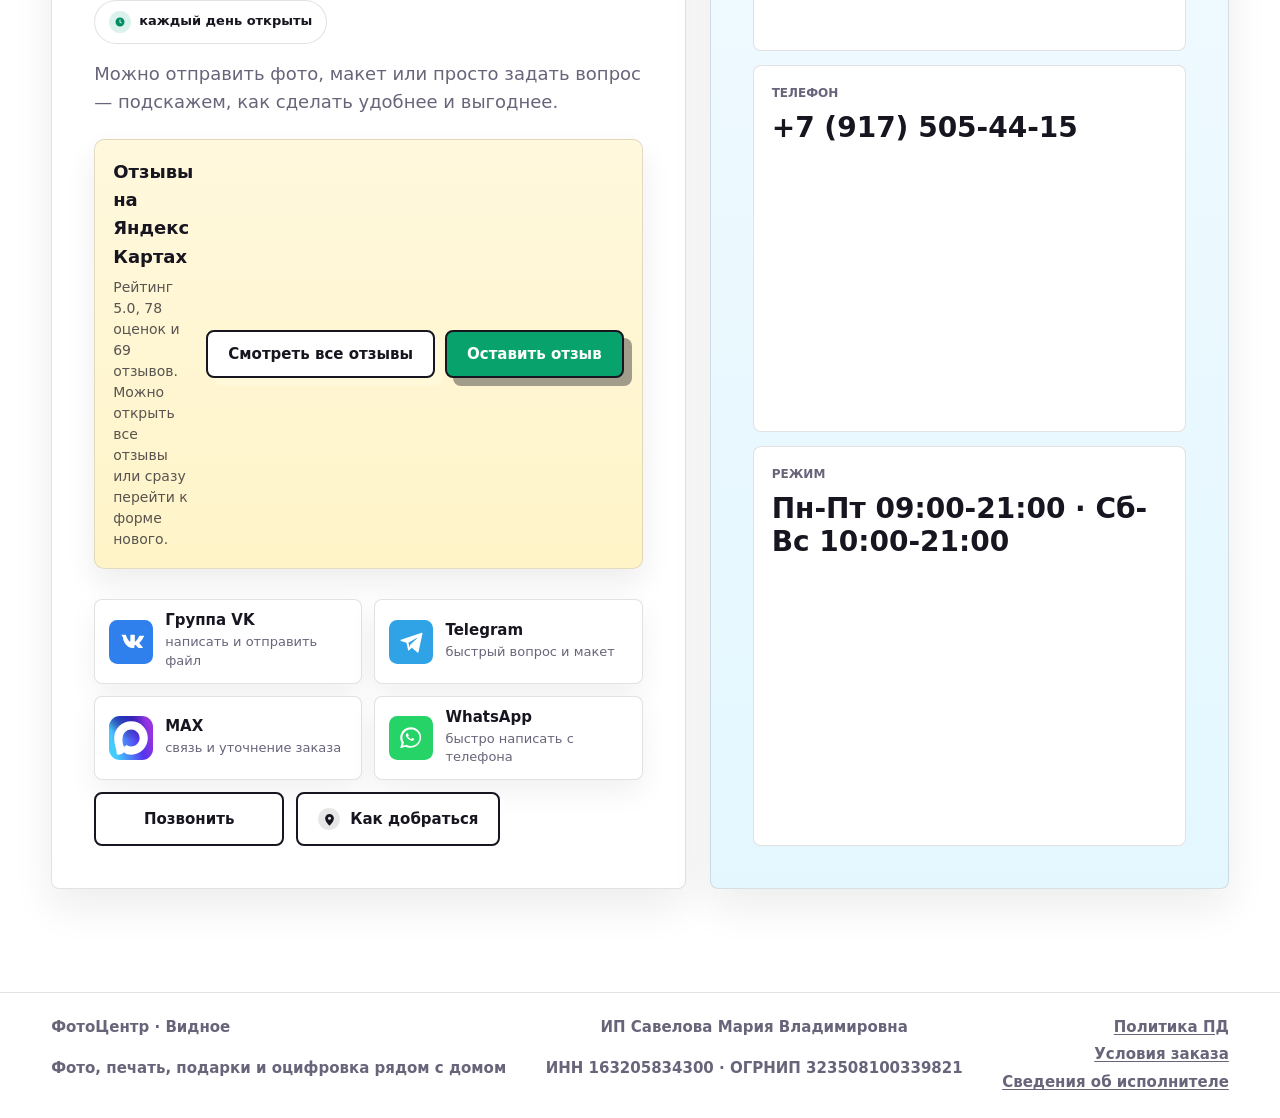
==== commit 377228f6: "Update pricing and order handling" ====
--- a/index.html
+++ b/index.html
@@ -7,9 +7,57 @@
       name="description"
       content="ФотоЦентр в Видном: фото на документы, печать фото, сувениры с принтом, копии, сканирование, ламинирование и оцифровка."
     />
+    <meta name="robots" content="index,follow" />
+    <meta name="theme-color" content="#f6c945" />
+    <link rel="canonical" href="https://fotouslugi-vidnoe.ru/" />
+    <meta property="og:type" content="website" />
+    <meta property="og:locale" content="ru_RU" />
+    <meta property="og:url" content="https://fotouslugi-vidnoe.ru/" />
+    <meta property="og:title" content="ФотоЦентр Видное - фото, печать, сувениры" />
+    <meta
+      property="og:description"
+      content="Фото на документы, печать фото, копии, сканирование, ламинирование, оцифровка и сувениры с принтом в Видном."
+    />
+    <meta property="og:image" content="https://fotouslugi-vidnoe.ru/assets/hero-main.jpg" />
+    <meta property="og:image:alt" content="Фотоаппарат и распечатанные фотографии в ФотоЦентре" />
+    <meta name="twitter:card" content="summary_large_image" />
+    <meta name="twitter:title" content="ФотоЦентр Видное - фото, печать, сувениры" />
+    <meta
+      name="twitter:description"
+      content="Фото на документы, печать фото, копии, сканирование, ламинирование, оцифровка и сувениры с принтом в Видном."
+    />
+    <meta name="twitter:image" content="https://fotouslugi-vidnoe.ru/assets/hero-main.jpg" />
     <title>ФотоЦентр Видное - фото, печать, сувениры</title>
-    <link rel="preconnect" href="https://images.unsplash.com" />
+    <link rel="icon" href="./assets/header-logo.svg" type="image/svg+xml" />
+    <link rel="manifest" href="./site.webmanifest" />
     <link rel="stylesheet" href="styles.css" />
+    <script type="application/ld+json">
+      {
+        "@context": "https://schema.org",
+        "@type": "LocalBusiness",
+        "name": "ФотоЦентр",
+        "url": "https://fotouslugi-vidnoe.ru/",
+        "description": "Фотоцентр в Видном: фото на документы, печать фото, копии, сканирование, ламинирование, оцифровка и сувениры с принтом.",
+        "telephone": "+7-917-505-44-15",
+        "email": "savelov.mariya@gmail.com",
+        "address": {
+          "@type": "PostalAddress",
+          "addressCountry": "RU",
+          "addressRegion": "Московская область",
+          "addressLocality": "Видное",
+          "streetAddress": "ул. Радужная, 2, ТЦ Ларец, -1 этаж"
+        },
+        "image": "https://fotouslugi-vidnoe.ru/assets/hero-main.jpg",
+        "priceRange": "₽₽",
+        "sameAs": [
+          "https://vk.ru/pho_tochka.vidnoe",
+          "https://t.me/pho_tochkavidnoe",
+          "https://max.ru/u/f9LHodD0cOICgtm37sCFTAzQyj_d56Rfk51gOyAlCiE5zOKHnPAy8IaJVZo",
+          "https://wa.me/79175054415",
+          "https://yandex.ru/maps/org/foto_tsentr/166665523226/reviews/"
+        ]
+      }
+    </script>
   </head>
   <body>
     <header class="site-header">
@@ -41,10 +89,10 @@
             Написать
           </button>
           <div class="header-menu-dropdown" id="writeMenu">
-            <a href="https://vk.ru/pho_tochka.vidnoe" target="_blank" rel="noreferrer">VK</a>
-            <a href="https://t.me/pho_tochkavidnoe" target="_blank" rel="noreferrer">Telegram</a>
-            <a href="https://max.ru/u/f9LHodD0cOICgtm37sCFTAzQyj_d56Rfk51gOyAlCiE5zOKHnPAy8IaJVZo" target="_blank" rel="noreferrer">MAX</a>
-            <a href="http://wa.me/79175054415" target="_blank" rel="noreferrer">WhatsApp</a>
+            <a href="https://vk.ru/pho_tochka.vidnoe" target="_blank" rel="noopener noreferrer">VK</a>
+            <a href="https://t.me/pho_tochkavidnoe" target="_blank" rel="noopener noreferrer">Telegram</a>
+            <a href="https://max.ru/u/f9LHodD0cOICgtm37sCFTAzQyj_d56Rfk51gOyAlCiE5zOKHnPAy8IaJVZo" target="_blank" rel="noopener noreferrer">MAX</a>
+            <a href="https://wa.me/79175054415" target="_blank" rel="noopener noreferrer">WhatsApp</a>
           </div>
         </div>
       </div>
@@ -67,15 +115,15 @@
                 Написать
               </button>
               <div class="action-menu-dropdown" aria-label="Выберите, где написать">
-                <a href="https://vk.ru/pho_tochka.vidnoe" target="_blank" rel="noreferrer">VK</a>
-                <a href="https://t.me/pho_tochkavidnoe" target="_blank" rel="noreferrer">Telegram</a>
-                <a href="https://max.ru/u/f9LHodD0cOICgtm37sCFTAzQyj_d56Rfk51gOyAlCiE5zOKHnPAy8IaJVZo" target="_blank" rel="noreferrer">MAX</a>
-                <a href="http://wa.me/79175054415" target="_blank" rel="noreferrer">WhatsApp</a>
+                <a href="https://vk.ru/pho_tochka.vidnoe" target="_blank" rel="noopener noreferrer">VK</a>
+                <a href="https://t.me/pho_tochkavidnoe" target="_blank" rel="noopener noreferrer">Telegram</a>
+                <a href="https://max.ru/u/f9LHodD0cOICgtm37sCFTAzQyj_d56Rfk51gOyAlCiE5zOKHnPAy8IaJVZo" target="_blank" rel="noopener noreferrer">MAX</a>
+                <a href="https://wa.me/79175054415" target="_blank" rel="noopener noreferrer">WhatsApp</a>
               </div>
             </div>
             <a class="btn btn-secondary" href="#prices">Посмотреть цены</a>
             <a class="btn btn-secondary" href="#calculator">Калькулятор</a>
-            <a class="btn btn-ghost btn-route" href="https://yandex.ru/maps/-/CPvjaN9n" target="_blank" rel="noreferrer">
+            <a class="btn btn-ghost btn-route" href="https://yandex.ru/maps/-/CPvjaN9n" target="_blank" rel="noopener noreferrer">
               <span class="btn-route-icon" aria-hidden="true">
                 <svg viewBox="0 0 24 24" focusable="false">
                   <path d="M12 22s7-6.2 7-12a7 7 0 1 0-14 0c0 5.8 7 12 7 12Zm0-9.5a2.5 2.5 0 1 1 0-5 2.5 2.5 0 0 1 0 5Z" fill="currentColor" />
@@ -103,7 +151,7 @@
                 </svg>
               </span>
               <div class="hero-stat-copy">
-                <strong>62</strong>
+                <strong>69</strong>
                 <span>живых отзывов</span>
               </div>
             </div>
@@ -133,7 +181,7 @@
         </div>
         <div class="hero-media" aria-label="Печать фото и документы">
           <img
-            src="https://images.unsplash.com/photo-1516035069371-29a1b244cc32?auto=format&fit=crop&w=900&q=80"
+            src="./assets/hero-main.jpg"
             alt="Фотоаппарат и распечатанные снимки"
           />
           <div class="floating-card top-card">
@@ -150,7 +198,7 @@
       <section class="ticker-section" aria-label="Акции и скидки">
         <div class="ticker-track">
           <div class="ticker-content">
-            <span>Отзыв на Яндекс Картах -15%</span>
+            <span>Отзыв на Яндекс Картах до -15%</span>
             <span class="ticker-separator">/</span>
             <span>Тиражные скидки от -10% до -30%</span>
             <span class="ticker-separator">/</span>
@@ -169,7 +217,7 @@
             <span>После оцифровки фотоплёнки печать фото -10%</span>
           </div>
           <div class="ticker-content" aria-hidden="true">
-            <span>Отзыв на Яндекс Картах -15%</span>
+            <span>Отзыв на Яндекс Картах до -15%</span>
             <span class="ticker-separator">/</span>
             <span>Тиражные скидки от -10% до -30%</span>
             <span class="ticker-separator">/</span>
@@ -198,7 +246,7 @@
         </div>
         <div class="service-grid service-grid-full">
           <article class="service-card service-card-photo" data-target-filter="photo" data-order-service="Печать фото">
-            <img src="./assets/photos.png" alt="Печать фотографий" />
+            <img src="./assets/photos.png" alt="Печать фотографий" loading="lazy" />
             <span class="card-label">хит</span>
             <div>
               <h3>Печать фото</h3>
@@ -207,7 +255,7 @@
             </div>
           </article>
           <article class="service-card service-card-docs" data-target-filter="docs" data-order-service="Фото на документы">
-            <img src="./assets/docs.png" alt="Фото на документы" />
+            <img src="./assets/docs.png" alt="Фото на документы" loading="lazy" />
             <span class="card-label">хит</span>
             <div>
               <h3>Фото на документы</h3>
@@ -216,7 +264,7 @@
             </div>
           </article>
           <article class="service-card service-card-print" data-target-filter="print" data-order-service="Ксерокопии и распечатка">
-            <img src="./assets/copies.png" alt="Распечатки и ксерокопии" />
+            <img src="./assets/copies.png" alt="Распечатки и ксерокопии" loading="lazy" />
             <span class="card-label">хит</span>
             <div>
               <h3>Ксерокопии и распечатка</h3>
@@ -225,23 +273,23 @@
             </div>
           </article>
           <article class="service-card service-card-digital" data-target-filter="digital" data-order-service="Оцифровка">
-            <img src="./assets/digitization-card.png" alt="Оцифровка пленок и кассет" />
+            <img src="./assets/digitization-card.png" alt="Оцифровка пленок и кассет" loading="lazy" />
             <div>
               <h3>Оцифровка</h3>
               <p>VHS, miniDV, фотоплёнка, проявка, перенос файлов с носителей и запись на диск.</p>
-              <span class="service-price">от 20 ₽</span>
+              <span class="service-price">от 22 ₽</span>
             </div>
           </article>
           <article class="service-card service-card-scan" data-target-filter="scan" data-order-service="Сканирование">
-            <img src="./assets/scanning.png" alt="Сканирование документов и фото" />
+            <img src="./assets/scanning.png" alt="Сканирование документов и фото" loading="lazy" />
             <div>
               <h3>Сканирование</h3>
               <p>Документы, фотографии, отправка файлов и подготовка цифровых копий.</p>
-              <span class="service-price">от 10 ₽</span>
+              <span class="service-price">от 20 ₽</span>
             </div>
           </article>
           <article class="service-card service-card-lamination" data-target-filter="lamination" data-order-service="Ламинирование">
-            <img src="./assets/lamination.png" alt="Ламинация документов и фотографий" />
+            <img src="./assets/lamination.png" alt="Ламинация документов и фотографий" loading="lazy" />
             <div>
               <h3>Ламинирование</h3>
               <p>Защитим документы, фото и материалы от влаги, заломов и частого использования.</p>
@@ -249,7 +297,7 @@
             </div>
           </article>
           <article class="service-card service-card-binding" data-target-filter="binding" data-order-service="Брошюровка">
-            <img src="./assets/brochure.png" alt="Брошюровка документов" />
+            <img src="./assets/brochure.png" alt="Брошюровка документов" loading="lazy" />
             <div>
               <h3>Брошюровка</h3>
               <p>Соберем рефераты, документы, каталоги и презентации в аккуратный переплет.</p>
@@ -257,7 +305,7 @@
             </div>
           </article>
           <article class="service-card service-card-paper" data-target-filter="paper" data-order-service="Плотная бумага">
-            <img src="./assets/thick-paper.png" alt="Плотная бумага для печати" />
+            <img src="./assets/thick-paper.png" alt="Плотная бумага для печати" loading="lazy" />
             <div>
               <h3>Плотная бумага</h3>
               <p>Матовая и мелованная бумага, A3-A6, разные плотности и варианты печати.</p>
@@ -265,7 +313,7 @@
             </div>
           </article>
           <article class="service-card service-card-sticker" data-target-filter="sticker" data-order-service="Самоклеющаяся бумага">
-            <img src="./assets/sticker-paper.png" alt="Самоклеющаяся бумага" />
+            <img src="./assets/sticker-paper.png" alt="Самоклеющаяся бумага" loading="lazy" />
             <div>
               <h3>Самоклеющаяся бумага</h3>
               <p>Бумага и фотобумага A3-A7 для наклеек, подписей, декора и макетов.</p>
@@ -273,7 +321,7 @@
             </div>
           </article>
           <article class="service-card service-card-gifts" data-target-filter="gifts" data-order-service="Сувенирная печать">
-            <img src="./assets/souvenirs.png" alt="Сувенирная печать" />
+            <img src="./assets/souvenirs.png" alt="Сувенирная печать" loading="lazy" />
             <span class="card-label">хит</span>
             <div>
               <h3>Сувенирная печать</h3>
@@ -312,7 +360,7 @@
                 <span>Акции</span>
                 <select id="calcReviewPromo">
                   <option value="no">Без отзыва</option>
-                  <option value="yes">Отзыв на Яндекс Картах -15%</option>
+                  <option value="yes">Отзыв на Яндекс Картах до -15%</option>
                 </select>
               </label>
               <p class="calculator-promo-note">
@@ -475,7 +523,7 @@
             <button class="price-card-toggle" type="button" aria-expanded="false">
             <div class="price-card-top">
               <span class="price-hot-tag">хит</span>
-              <span class="price-chip">от 80 ₽</span>
+              <span class="price-chip">от 500 ₽</span>
               <span class="price-meta">комплекты, электронное фото, ретушь</span>
             </div>
             <h3>Фото на документы</h3>
@@ -513,7 +561,7 @@
           <article class="price-card price-table-card" data-category="digital">
             <button class="price-card-toggle" type="button" aria-expanded="false">
             <div class="price-card-top">
-              <span class="price-chip">от 20 ₽</span>
+              <span class="price-chip">от 22 ₽</span>
               <span class="price-meta">VHS, фотоплёнка, скан, отправка</span>
             </div>
             <h3>Оцифровка</h3>
@@ -524,7 +572,7 @@
                 <thead><tr><th>Услуга</th><th>Носитель или режим</th><th>Описание</th><th>Цена</th></tr></thead>
                 <tbody>
                   <tr class="price-subcategory-row"><td colspan="4">Видеокассеты</td></tr>
-                  <tr><td>Оцифровка видеокассет</td><td>VHS / S-VHS / mini DV</td><td>Цена за минуту записи. Минимальная стоимость кассеты — 900 ₽.</td><td><div class="price-detail-list price-detail-list--digitize-video"><span class="price-detail-item"><span class="price-detail-label">1-99 мин</span><span class="price-detail-value">20 ₽ / мин</span></span><span class="price-detail-item"><span class="price-detail-label">100-299 мин</span><span class="price-detail-value">19 ₽ / мин</span></span><span class="price-detail-item"><span class="price-detail-label">300+ мин</span><span class="price-detail-value">18 ₽ / мин</span></span></div></td></tr>
+                  <tr class="price-video-row"><td>Видеокассеты</td><td>VHS / S-VHS / mini DV</td><td>Цена за минуту записи. Минимальная стоимость кассеты — 900 ₽. Декодирование требуется для кассет с электронным кодированием или защитой видеосигнала. Определяется после проверки кассеты.</td><td><div class="price-group-stack price-group-stack--video"><div class="price-group"><span class="price-group-title">Оцифровка</span><div class="price-detail-list price-detail-list--digitize-video"><span class="price-detail-item"><span class="price-detail-label">1-99 мин</span><span class="price-detail-value">22 ₽ / мин</span></span><span class="price-detail-item"><span class="price-detail-label">100-299 мин</span><span class="price-detail-value">21 ₽ / мин</span></span><span class="price-detail-item"><span class="price-detail-label">300+ мин</span><span class="price-detail-value">20 ₽ / мин</span></span></div></div><div class="price-group"><span class="price-group-title price-group-title--color">С декодированием</span><div class="price-detail-list price-detail-list--digitize-video"><span class="price-detail-item"><span class="price-detail-label">1-99 мин</span><span class="price-detail-value">30 ₽ / мин</span></span><span class="price-detail-item"><span class="price-detail-label">100-299 мин</span><span class="price-detail-value">29 ₽ / мин</span></span><span class="price-detail-item"><span class="price-detail-label">300+ мин</span><span class="price-detail-value">27 ₽ / мин</span></span></div></div></div></td></tr>
                   <tr class="price-subcategory-row"><td colspan="4">Фотоплёнка</td></tr>
                   <tr><td>Оцифровка фотоплёнки</td><td>10×15 / 1000×1500 pix</td><td>Бюджетный режим</td><td><div class="price-detail-list price-detail-list--digitize-roll"><span class="price-detail-item"><span class="price-detail-label">1-2 шт.</span><span class="price-detail-value">850 ₽</span></span><span class="price-detail-item"><span class="price-detail-label">3-9 шт.</span><span class="price-detail-value">808 ₽</span></span><span class="price-detail-item"><span class="price-detail-label">10+ шт.</span><span class="price-detail-value">765 ₽</span></span></div></td></tr>
                   <tr><td>Оцифровка фотоплёнки</td><td>21×30 / 2048×3089 pix</td><td>Стандартный режим</td><td><div class="price-detail-list price-detail-list--digitize-roll"><span class="price-detail-item"><span class="price-detail-label">1-2 шт.</span><span class="price-detail-value">950 ₽</span></span><span class="price-detail-item"><span class="price-detail-label">3-9 шт.</span><span class="price-detail-value">903 ₽</span></span><span class="price-detail-item"><span class="price-detail-label">10+ шт.</span><span class="price-detail-value">855 ₽</span></span></div></td></tr>
@@ -546,7 +594,7 @@
           <article class="price-card price-table-card" data-category="scan">
             <button class="price-card-toggle" type="button" aria-expanded="false">
             <div class="price-card-top">
-              <span class="price-chip">от 10 ₽</span>
+              <span class="price-chip">от 20 ₽</span>
               <span class="price-meta">документы, фото, отправка файлов</span>
             </div>
             <h3>Сканирование</h3>
@@ -558,7 +606,7 @@
                 <tbody>
                   <tr class="price-subcategory-row"><td colspan="4">Документы</td></tr>
                   <tr><td>Сканирование документа</td><td>1 прокат</td><td>Документ</td><td><div class="price-detail-list price-detail-list--scan-doc"><span class="price-detail-item"><span class="price-detail-label">1-19 шт.</span><span class="price-detail-value">20 ₽</span></span><span class="price-detail-item"><span class="price-detail-label">20-49 шт.</span><span class="price-detail-value">19 ₽</span></span><span class="price-detail-item"><span class="price-detail-label">50+ шт.</span><span class="price-detail-value">18 ₽</span></span></div></td></tr>
-                  <tr><td>Отправка файла</td><td>1 файл</td><td>Отправка готового файла</td><td>10 ₽</td></tr>
+                  <tr><td>Отправка файла</td><td>1 файл</td><td>Отправка готового файла</td><td>20 ₽</td></tr>
                   <tr class="price-subcategory-row"><td colspan="4">Фото</td></tr>
                   <tr><td>Сканирование фото</td><td>A4, 600 dpi</td><td>Стандартное сканирование фото листом</td><td><div class="price-detail-list price-detail-list--scan-photo"><span class="price-detail-item"><span class="price-detail-label">1-9 шт.</span><span class="price-detail-value">50 ₽</span></span><span class="price-detail-item"><span class="price-detail-label">10-19 шт.</span><span class="price-detail-value">48 ₽</span></span><span class="price-detail-item"><span class="price-detail-label">20-49 шт.</span><span class="price-detail-value">45 ₽</span></span><span class="price-detail-item"><span class="price-detail-label">50+ шт.</span><span class="price-detail-value">43 ₽</span></span></div></td></tr>
                   <tr><td>Оцифровка фото с обработкой</td><td>1200 dpi</td><td>Сканирование, кадрирование, цветокоррекция</td><td>170 ₽</td></tr>
@@ -573,7 +621,7 @@
             <button class="price-card-toggle" type="button" aria-expanded="false">
             <div class="price-card-top">
               <span class="price-hot-tag">хит</span>
-              <span class="price-chip">от 12 ₽</span>
+              <span class="price-chip">от 20 ₽</span>
               <span class="price-meta">A4, A3, ч/б и цвет</span>
             </div>
             <h3>Ксерокопии и распечатка</h3>
@@ -593,14 +641,14 @@
                 </tbody>
               </table>
             </div>
-            <p class="coverage-note">При заливке бумаги свыше 50% стоимость увеличивается на 50%.</p>
+            <p class="coverage-note">При заливке бумаги свыше 50% стоимость увеличивается на 50%. <a href="./fill-check/index.html" target="_blank" rel="noopener noreferrer">Проверить заливку файла</a></p>
             </div>
           </article>
 
           <article class="price-card price-table-card" data-category="binding">
             <button class="price-card-toggle" type="button" aria-expanded="false">
             <div class="price-card-top">
-              <span class="price-chip">от 10 ₽</span>
+              <span class="price-chip">от 150 ₽</span>
               <span class="price-meta">пластиковая и металлическая пружина</span>
             </div>
             <h3>Брошюровка</h3>
@@ -675,7 +723,7 @@
                 </tbody>
               </table>
             </div>
-            <p class="coverage-note">При заливке бумаги свыше 50% стоимость увеличивается на 50%.</p>
+            <p class="coverage-note">При заливке бумаги свыше 50% стоимость увеличивается на 50%. <a href="./fill-check/index.html" target="_blank" rel="noopener noreferrer">Проверить заливку файла</a></p>
             </div>
           </article>
 
@@ -822,14 +870,14 @@
             <p>Подберите фоторамку к напечатанному снимку и получите скидку на комплект. Наличие рамок лучше уточнить перед заказом.</p>
           </article>
           <article class="promo-card promo-card-review">
-            <span class="promo-badge">-15%</span>
+            <span class="promo-badge">до -15%</span>
             <h3>Отзыв на Яндекс Картах</h3>
-            <p>Оставьте отзыв на Яндекс Картах и покажите его нам, чтобы получить скидку. Для дистанционного заказа пришлём промокод на следующий раз.</p>
+            <p>Оставьте отзыв на Яндекс Картах и покажите его нам, чтобы получить скидку до 15%. Скидка считается после остальных акций и применяется в пределах общего лимита 20%.</p>
             <a
               class="promo-action"
               href="https://yandex.ru/maps/org/foto_tsentr/166665523226/reviews/?add-review=true"
               target="_blank"
-              rel="noreferrer"
+              rel="noopener noreferrer"
             >
               Оставить отзыв
             </a>
@@ -849,10 +897,7 @@
               <span><strong>3</strong>Мы свяжемся и уточним детали</span>
             </div>
           </div>
-          <form class="order-form" id="orderForm" action="https://api.web3forms.com/submit" method="POST">
-            <input type="hidden" name="access_key" value="afe767cd-ddd7-465e-a331-a4caa3493525" />
-            <input type="hidden" name="subject" value="Новая заявка с сайта ФотоЦентр" />
-            <input type="hidden" name="from_name" value="ФотоЦентр" />
+          <form class="order-form" id="orderForm" action="./send-order.php" method="POST">
             <input type="hidden" name="redirect" id="orderRedirect" value="" />
             <input type="checkbox" name="botcheck" class="hidden-botcheck" tabindex="-1" autocomplete="off" />
             <input type="hidden" name="Сообщение" id="orderMessageInput" />
@@ -905,9 +950,9 @@
               <input type="checkbox" name="Согласие на обработку персональных данных" required />
               <span>
                 Я соглашаюсь на обработку персональных данных и принимаю
-                <a href="./privacy-policy.html" target="_blank" rel="noreferrer">политику обработки персональных данных</a>
+                <a href="./privacy-policy.html" target="_blank" rel="noopener noreferrer">политику обработки персональных данных</a>
                 и
-                <a href="./terms.html" target="_blank" rel="noreferrer">условия заказа</a>.
+                <a href="./terms.html" target="_blank" rel="noopener noreferrer">условия заказа</a>.
               </span>
             </label>
             <div class="order-actions">
@@ -939,7 +984,7 @@
                   <path d="M4 5.5A2.5 2.5 0 0 1 6.5 3h11A2.5 2.5 0 0 1 20 5.5v7A2.5 2.5 0 0 1 17.5 15H10l-4.5 4v-4H6.5A2.5 2.5 0 0 1 4 12.5v-7Z" fill="currentColor" />
                 </svg>
               </span>
-              <span class="contact-trust-text">62 отзыва</span>
+              <span class="contact-trust-text">69 отзывов</span>
             </span>
             <span class="contact-trust-pill">
               <span class="contact-trust-icon contact-trust-icon-star" aria-hidden="true">
@@ -962,20 +1007,20 @@
           <div class="contact-review-panel">
             <div class="contact-review-copy">
               <strong>Отзывы на Яндекс Картах</strong>
-              <span>Рейтинг 5.0, уже 62 отзыва. Можно открыть все отзывы или сразу перейти к форме нового.</span>
+              <span>Рейтинг 5.0, 78 оценок и 69 отзывов. Можно открыть все отзывы или сразу перейти к форме нового.</span>
             </div>
             <div class="contact-review-actions">
-              <a class="btn btn-secondary btn-route btn-route-dark" href="https://yandex.ru/maps/org/foto_tsentr/166665523226/reviews/" target="_blank" rel="noreferrer">
+              <a class="btn btn-secondary btn-route btn-route-dark" href="https://yandex.ru/maps/org/foto_tsentr/166665523226/reviews/" target="_blank" rel="noopener noreferrer">
                 <span>Смотреть все отзывы</span>
               </a>
-              <a class="btn btn-primary" href="https://yandex.ru/maps/org/foto_tsentr/166665523226/reviews/?add-review=true" target="_blank" rel="noreferrer">
+              <a class="btn btn-primary" href="https://yandex.ru/maps/org/foto_tsentr/166665523226/reviews/?add-review=true" target="_blank" rel="noopener noreferrer">
                 <span>Оставить отзыв</span>
               </a>
             </div>
           </div>
           <div class="contact-actions">
             <div class="contact-socials" aria-label="Наши соцсети и мессенджеры">
-              <a class="contact-social contact-social-vk" href="https://vk.ru/pho_tochka.vidnoe" target="_blank" rel="noreferrer">
+              <a class="contact-social contact-social-vk" href="https://vk.ru/pho_tochka.vidnoe" target="_blank" rel="noopener noreferrer">
                 <span class="contact-social-icon">
                   <img class="contact-icon-image contact-icon-image-vk" src="./assets/icon-vk-square.svg" alt="" aria-hidden="true" />
                 </span>
@@ -984,7 +1029,7 @@
                   <span>написать и отправить файл</span>
                 </span>
               </a>
-              <a class="contact-social contact-social-telegram" href="https://t.me/pho_tochkavidnoe" target="_blank" rel="noreferrer">
+              <a class="contact-social contact-social-telegram" href="https://t.me/pho_tochkavidnoe" target="_blank" rel="noopener noreferrer">
                 <span class="contact-social-icon">
                   <img class="contact-icon-image contact-icon-image-telegram" src="./assets/icon-telegram-square.svg" alt="" aria-hidden="true" />
                 </span>
@@ -993,7 +1038,7 @@
                   <span>быстрый вопрос и макет</span>
                 </span>
               </a>
-              <a class="contact-social contact-social-max" href="https://max.ru/u/f9LHodD0cOICgtm37sCFTAzQyj_d56Rfk51gOyAlCiE5zOKHnPAy8IaJVZo" target="_blank" rel="noreferrer">
+              <a class="contact-social contact-social-max" href="https://max.ru/u/f9LHodD0cOICgtm37sCFTAzQyj_d56Rfk51gOyAlCiE5zOKHnPAy8IaJVZo" target="_blank" rel="noopener noreferrer">
                 <span class="contact-social-icon">
                   <img class="contact-icon-image contact-icon-image-max" src="./assets/icon-max.svg" alt="" aria-hidden="true" />
                 </span>
@@ -1002,7 +1047,7 @@
                   <span>связь и уточнение заказа</span>
                 </span>
               </a>
-              <a class="contact-social contact-social-whatsapp" href="http://wa.me/79175054415" target="_blank" rel="noreferrer">
+              <a class="contact-social contact-social-whatsapp" href="https://wa.me/79175054415" target="_blank" rel="noopener noreferrer">
                 <span class="contact-social-icon">
                   <img class="contact-icon-image contact-icon-image-whatsapp" src="./assets/icon-whatsapp-square.svg" alt="" aria-hidden="true" />
                 </span>
@@ -1013,7 +1058,7 @@
               </a>
             </div>
             <a class="btn btn-secondary" href="tel:+79175054415">Позвонить</a>
-            <a class="btn btn-secondary btn-route btn-route-dark" href="https://yandex.ru/maps/-/CPvjaN9n" target="_blank" rel="noreferrer">
+            <a class="btn btn-secondary btn-route btn-route-dark" href="https://yandex.ru/maps/-/CPvjaN9n" target="_blank" rel="noopener noreferrer">
               <span class="btn-route-icon" aria-hidden="true">
                 <svg viewBox="0 0 24 24" focusable="false">
                   <path d="M12 22s7-6.2 7-12a7 7 0 1 0-14 0c0 5.8 7 12 7 12Zm0-9.5a2.5 2.5 0 1 1 0-5 2.5 2.5 0 0 1 0 5Z" fill="currentColor" />
@@ -1050,9 +1095,9 @@
         <span>ИНН 163205834300 · ОГРНИП 323508100339821</span>
       </div>
       <nav class="site-footer-links" aria-label="Правовая информация">
-        <a href="./privacy-policy.html" target="_blank" rel="noreferrer">Политика ПД</a>
-        <a href="./terms.html" target="_blank" rel="noreferrer">Условия заказа</a>
-        <a href="./legal-info.html" target="_blank" rel="noreferrer">Сведения об исполнителе</a>
+        <a href="./privacy-policy.html" target="_blank" rel="noopener noreferrer">Политика ПД</a>
+        <a href="./terms.html" target="_blank" rel="noopener noreferrer">Условия заказа</a>
+        <a href="./legal-info.html" target="_blank" rel="noopener noreferrer">Сведения об исполнителе</a>
       </nav>
     </footer>
 
@@ -1063,7 +1108,7 @@
           Cookies помогают сайту работать стабильнее. В дальнейшем на сайте
           могут использоваться сервисы аналитики, например Яндекс Метрика.
           Подробнее —
-          <a href="./privacy-policy.html" target="_blank" rel="noreferrer">в политике обработки персональных данных</a>.
+          <a href="./privacy-policy.html" target="_blank" rel="noopener noreferrer">в политике обработки персональных данных</a>.
         </span>
       </div>
       <button class="btn btn-primary cookie-banner-button" id="cookieBannerAccept" type="button">
@@ -1074,7 +1119,7 @@
     <div class="mobile-sticky" aria-label="Быстрые контакты">
       <a href="tel:+79175054415">Позвонить</a>
       <a href="#contacts">Написать</a>
-      <a href="https://yandex.ru/maps/-/CPvjaN9n" target="_blank" rel="noreferrer">Карта</a>
+      <a href="https://yandex.ru/maps/-/CPvjaN9n" target="_blank" rel="noopener noreferrer">Карта</a>
     </div>
 
     <button class="scroll-top-button" id="scrollTopButton" type="button" aria-label="Вернуться наверх">
@@ -1086,3 +1131,4 @@
     <script src="script.js"></script>
   </body>
 </html>
+
--- a/styles.css
+++ b/styles.css
@@ -1875,6 +1875,14 @@
   font-weight: var(--fw-title);
 }
 
+.coverage-note a,
+.calculator-tool-link {
+  color: var(--ink);
+  font-weight: var(--fw-title);
+  text-decoration: underline;
+  text-underline-offset: 2px;
+}
+
 .service-grid-full {
   grid-template-columns: repeat(3, 1fr);
   grid-auto-rows: 300px;
@@ -3873,6 +3881,39 @@
     gap: 8px;
   }
 
+  .price-table tr.price-video-row {
+    grid-template-columns: 1fr;
+  }
+
+  .price-table tr.price-video-row td:last-child {
+    grid-column: 1;
+    grid-row: auto;
+    justify-self: stretch;
+    width: 100%;
+    max-width: none;
+    margin: 8px 0 0;
+  }
+
+  .price-video-row .price-group-stack--video {
+    max-width: none;
+    flex-direction: row;
+    align-items: stretch;
+    gap: 10px;
+  }
+
+  .price-video-row .price-group-stack--video .price-group {
+    flex: 1 1 142px;
+    min-width: 0;
+  }
+
+  .price-video-row .price-group-title {
+    min-height: 26px;
+    display: flex;
+    align-items: center;
+    justify-content: center;
+    line-height: 1.15;
+  }
+
   .price-group-stack:has(.price-detail-list-single):not(:has(.price-detail-list:not(.price-detail-list-single))) {
     flex-direction: row;
   }
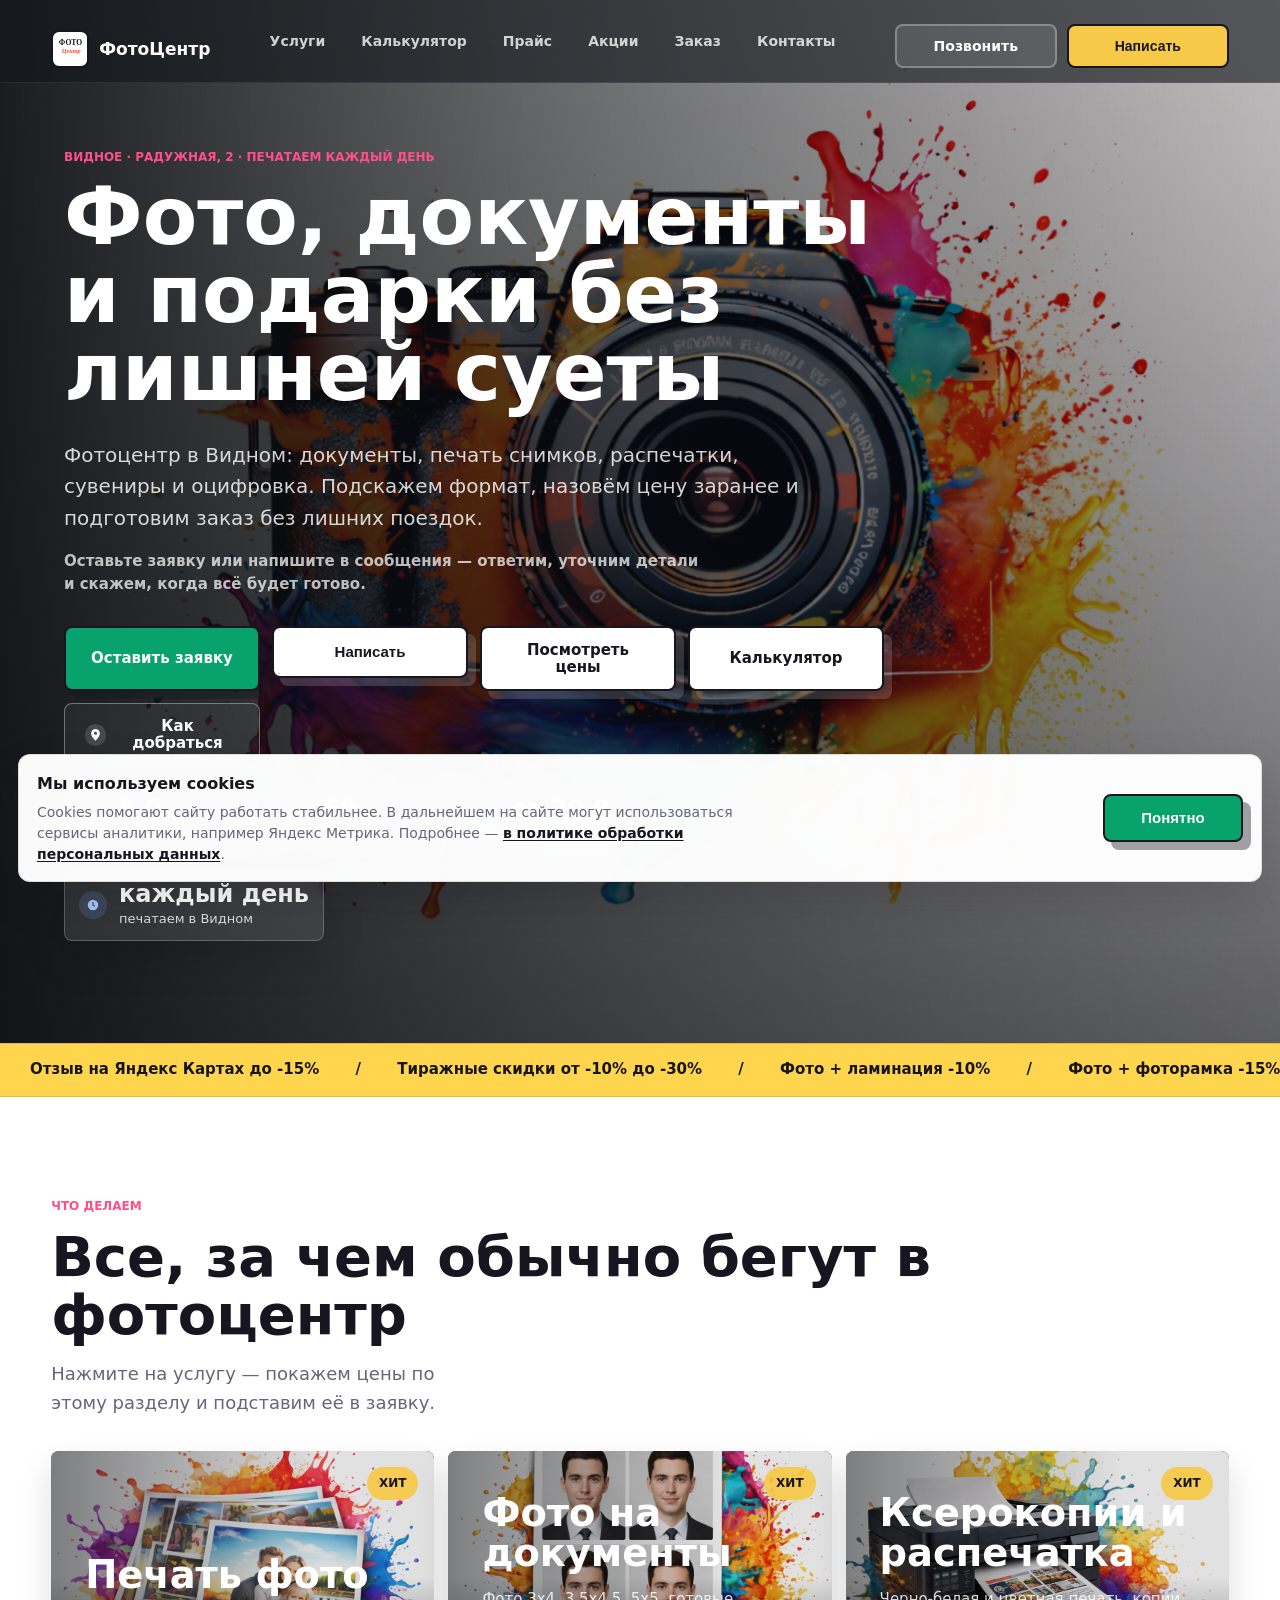
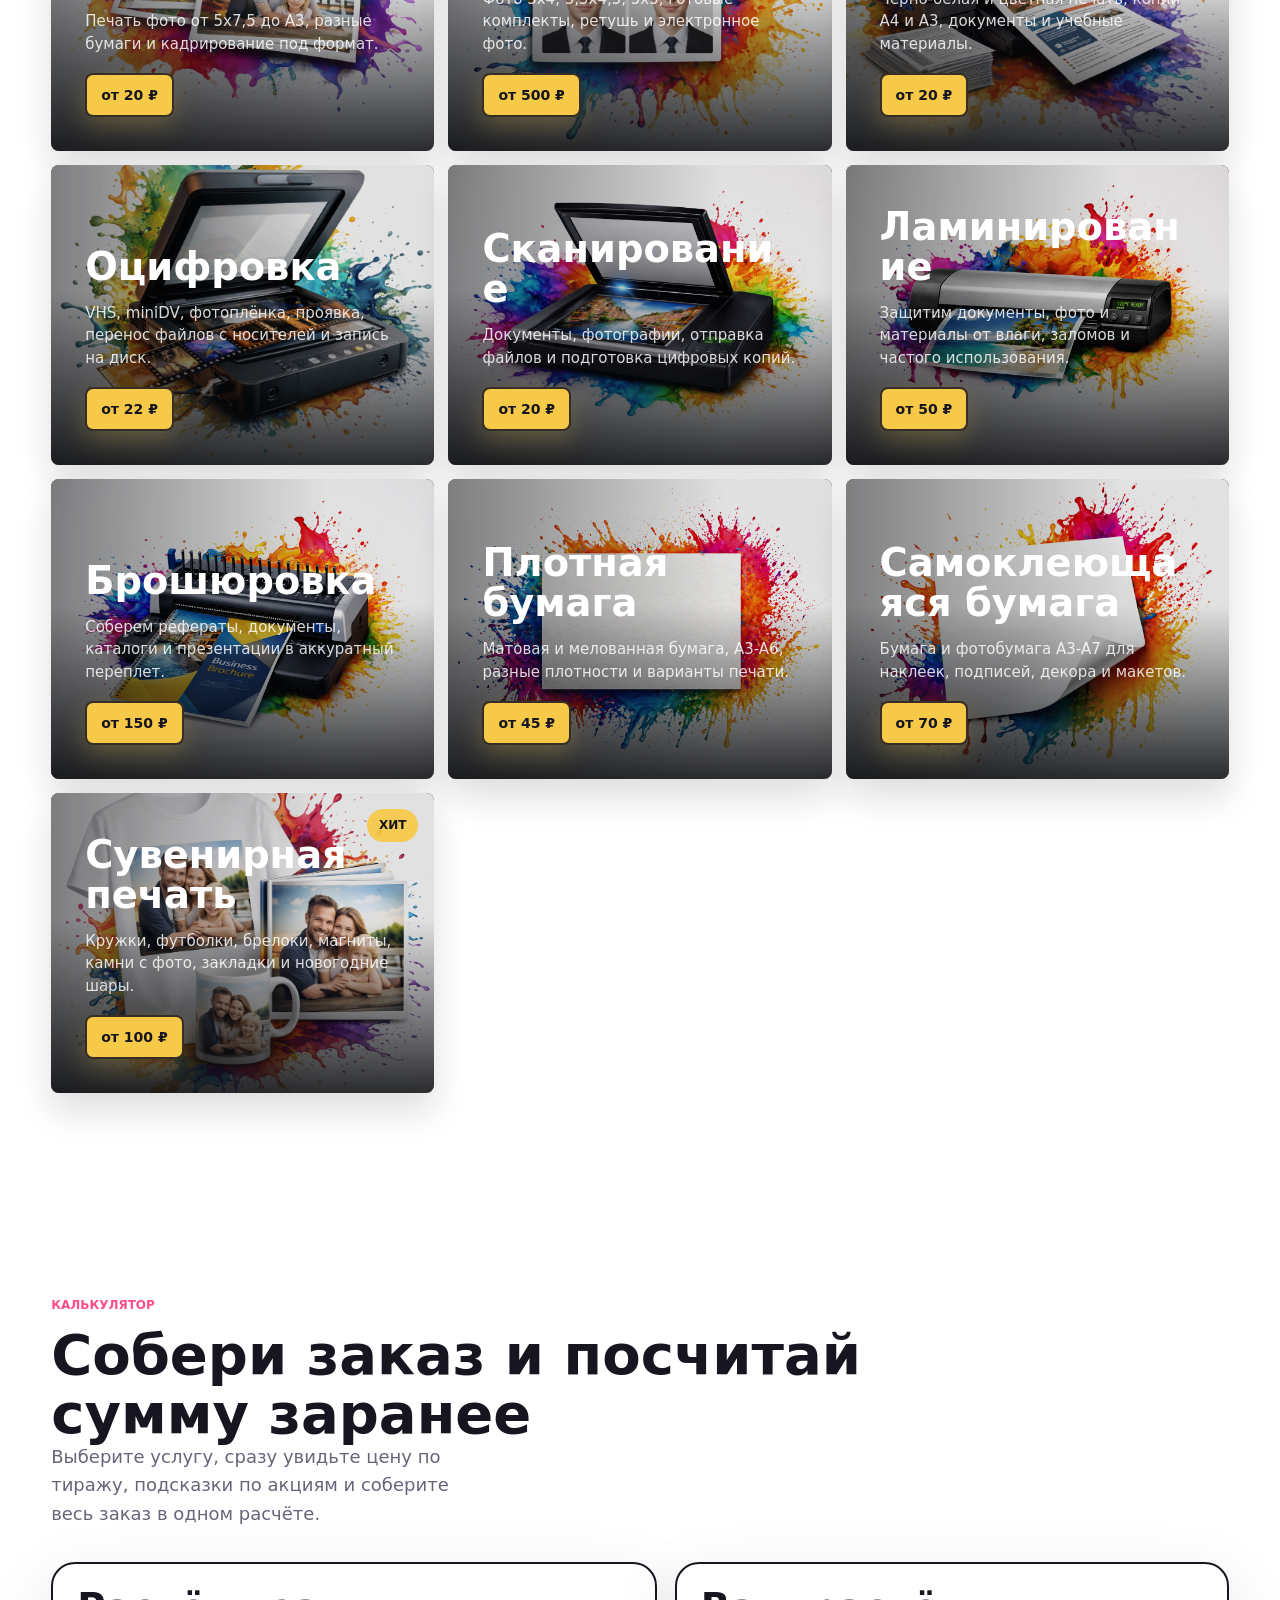
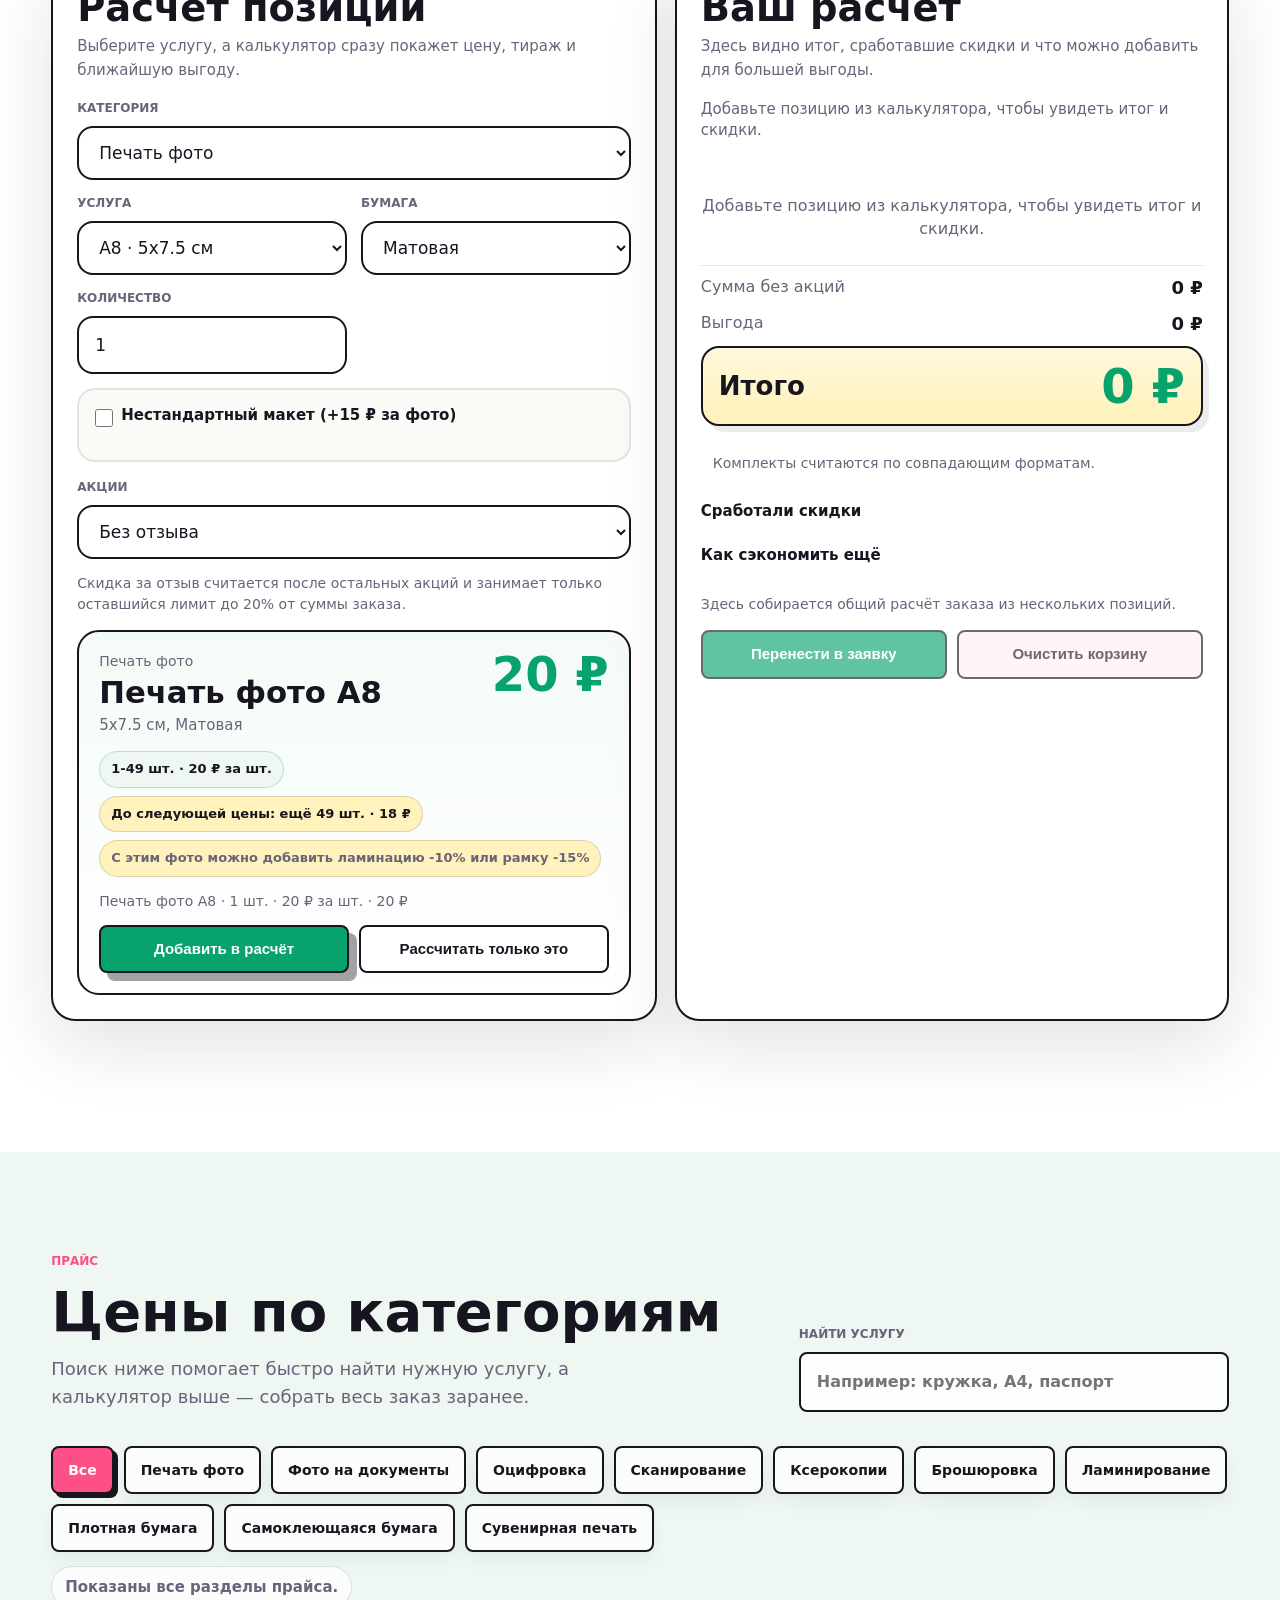
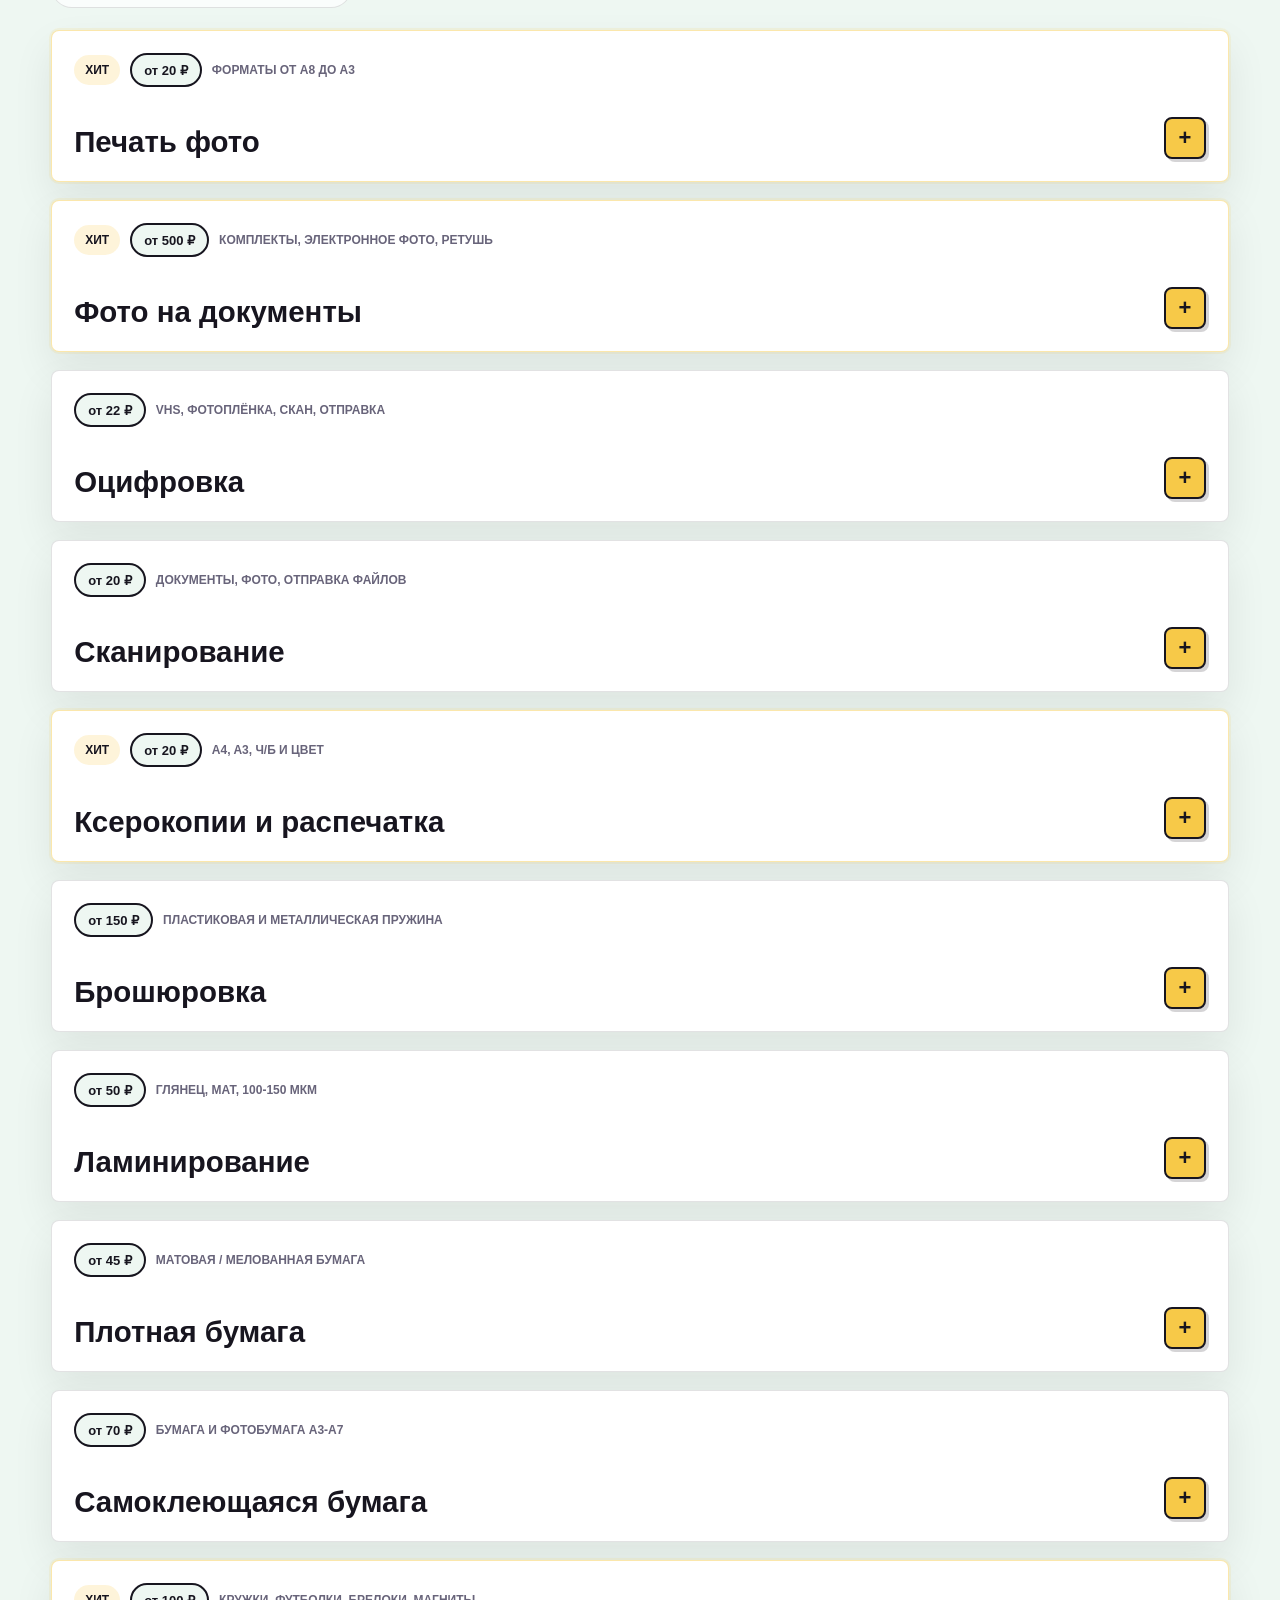
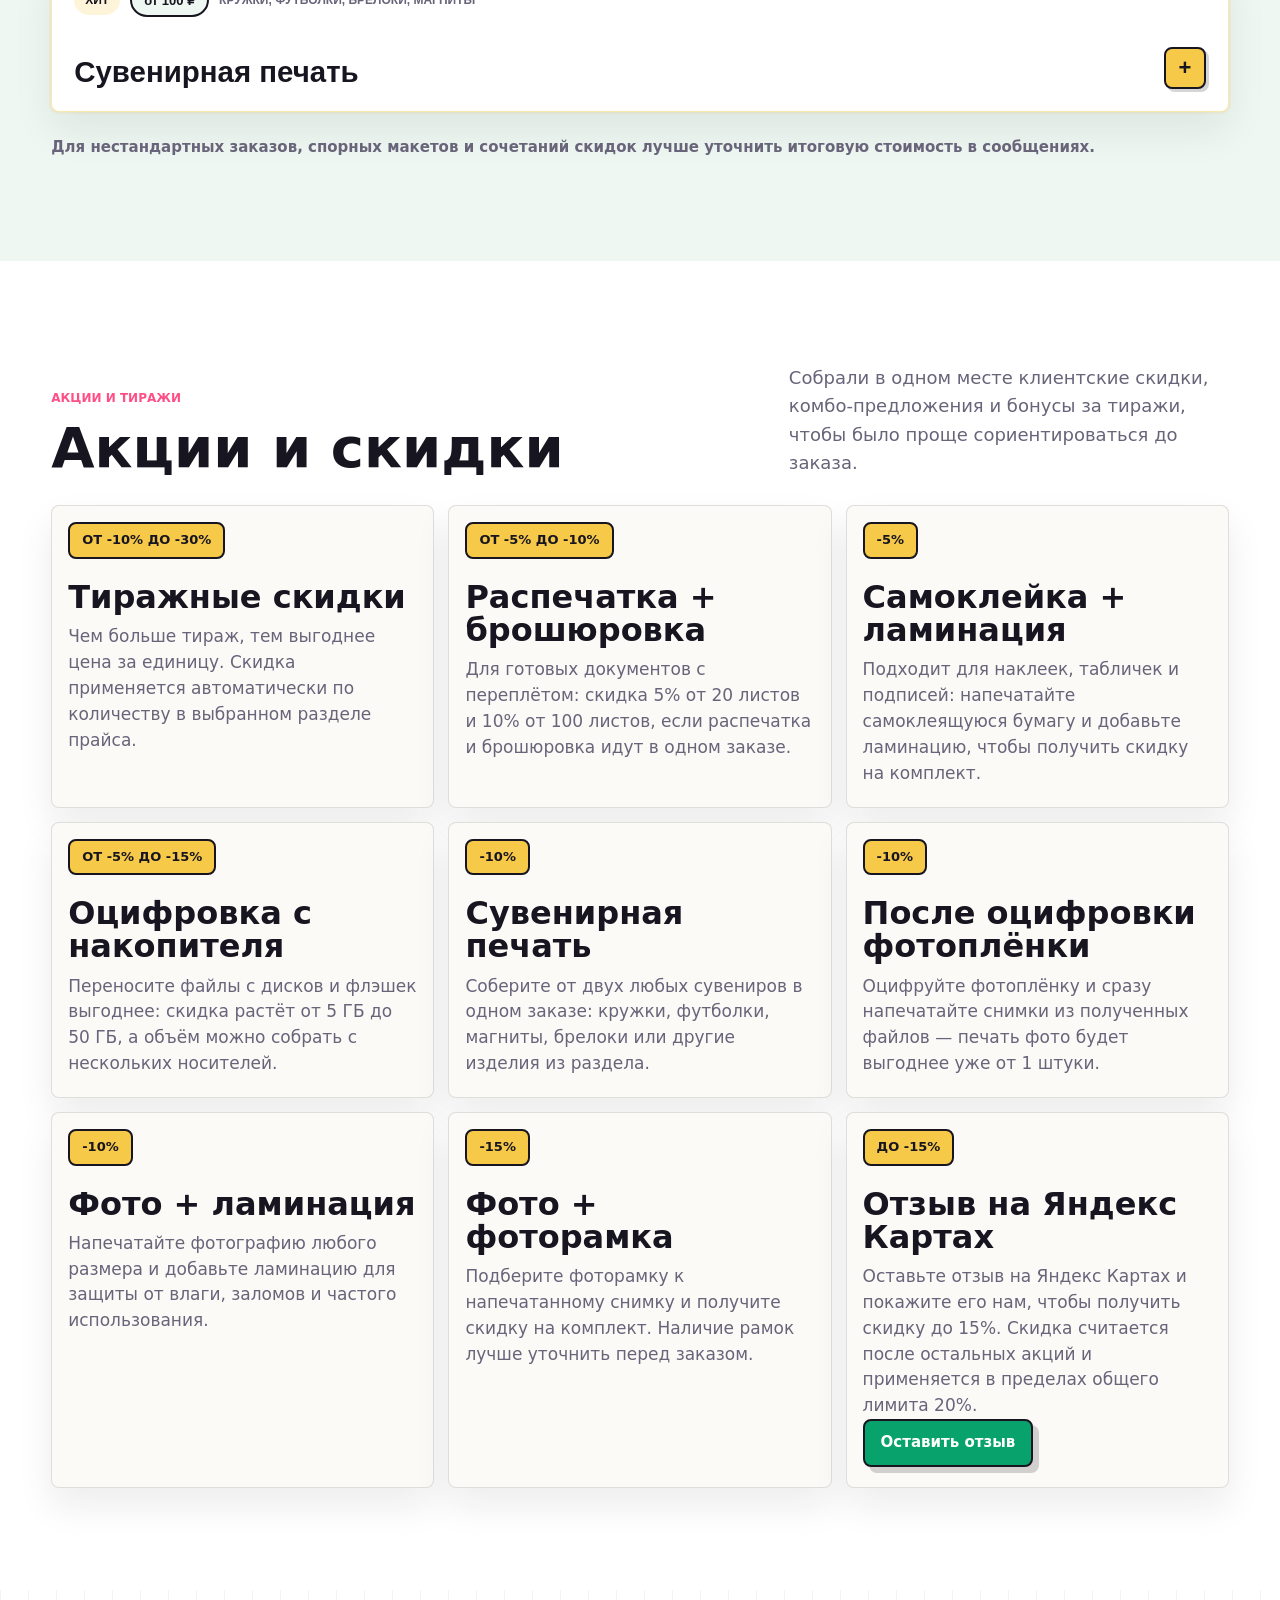
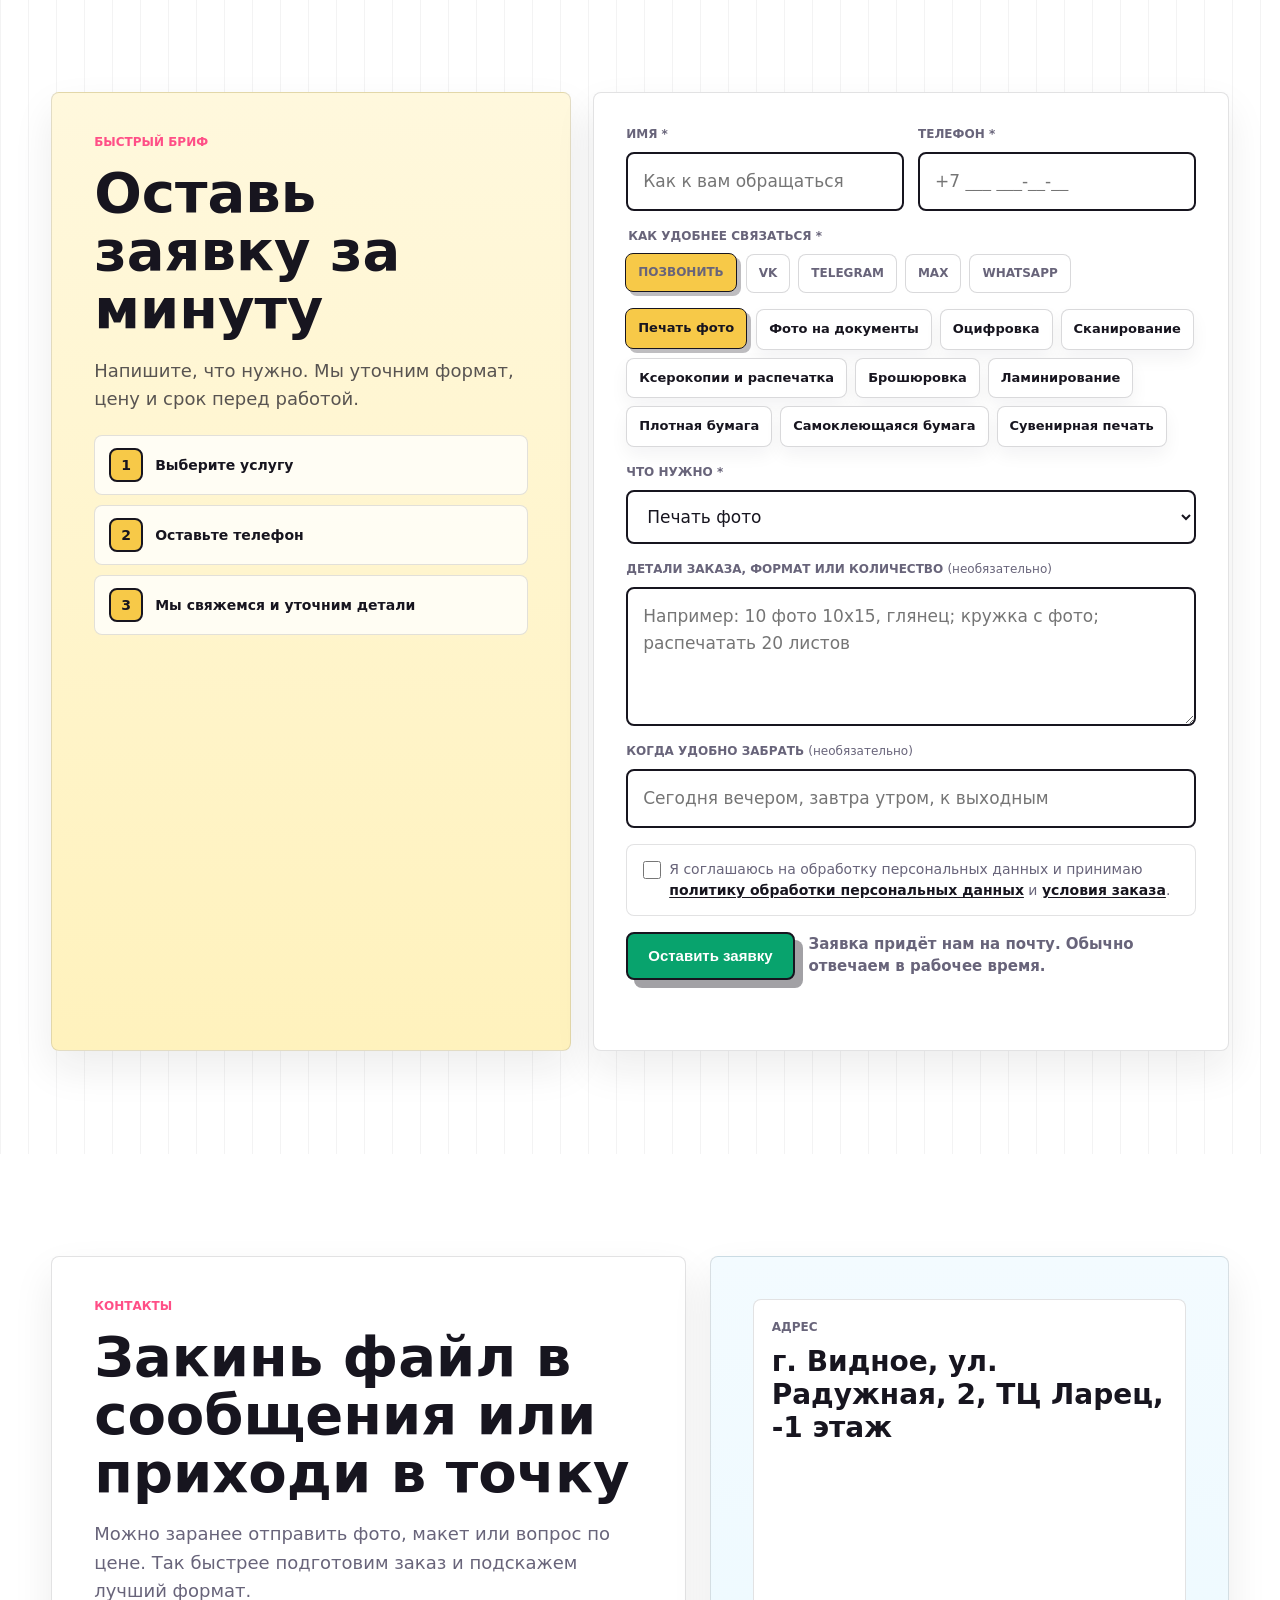
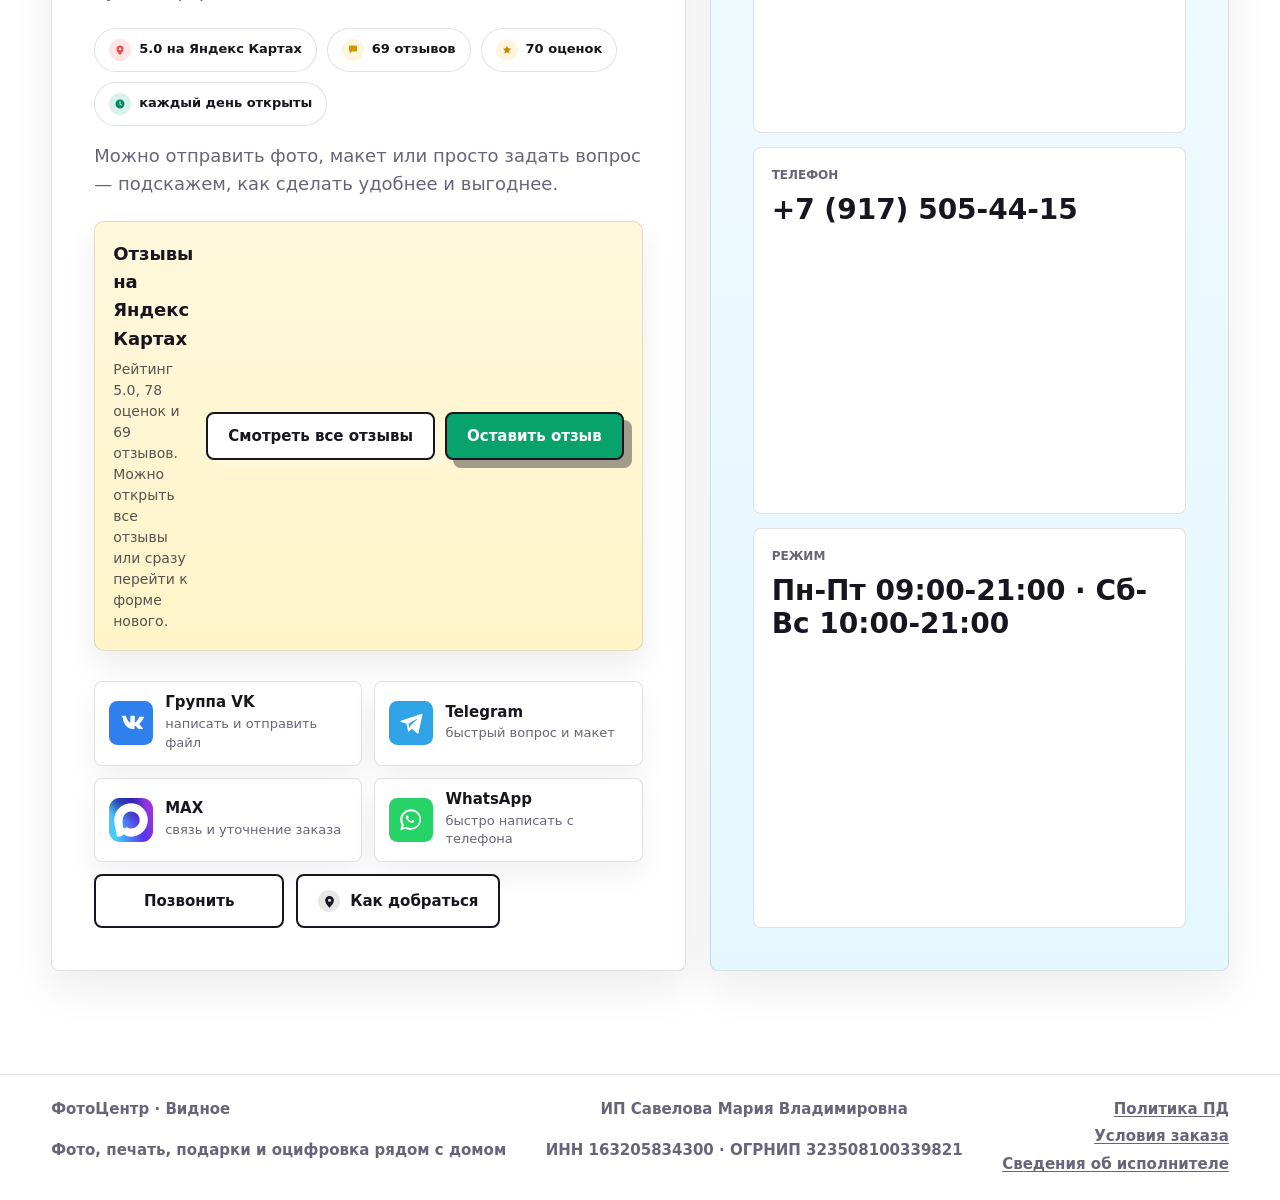
==== commit d775cab6: "Improve order form contact fields" ====
--- a/index.html
+++ b/index.html
@@ -897,10 +897,14 @@
               <span><strong>3</strong>Мы свяжемся и уточним детали</span>
             </div>
           </div>
-          <form class="order-form" id="orderForm" action="./send-order.php" method="POST">
+          <form class="order-form" id="orderForm" action="./send-order.php" method="POST" novalidate>
             <input type="hidden" name="redirect" id="orderRedirect" value="" />
             <input type="checkbox" name="botcheck" class="hidden-botcheck" tabindex="-1" autocomplete="off" />
             <input type="hidden" name="Сообщение" id="orderMessageInput" />
+            <input type="hidden" name="contact_method" id="orderContactMethodInput" value="Позвонить" />
+            <input type="hidden" name="order_service" id="orderServiceInput" value="Печать фото" />
+            <input type="hidden" name="order_details" id="orderDetailsInput" value="" />
+            <input type="hidden" name="order_time" id="orderTimeInput" value="" />
             <div class="form-row">
               <label>
                 <span>Имя *</span>
@@ -911,6 +915,29 @@
                 <input id="orderPhone" name="Телефон" type="tel" placeholder="+7 ___ ___-__-__" autocomplete="tel" required />
               </label>
             </div>
+            <fieldset class="contact-method-picker">
+              <legend>Как удобнее связаться *</legend>
+              <label>
+                <input type="radio" name="Удобный способ связи" value="Позвонить" checked />
+                <span>Позвонить</span>
+              </label>
+              <label>
+                <input type="radio" name="Удобный способ связи" value="VK" />
+                <span>VK</span>
+              </label>
+              <label>
+                <input type="radio" name="Удобный способ связи" value="Telegram" />
+                <span>Telegram</span>
+              </label>
+              <label>
+                <input type="radio" name="Удобный способ связи" value="MAX" />
+                <span>MAX</span>
+              </label>
+              <label>
+                <input type="radio" name="Удобный способ связи" value="WhatsApp" />
+                <span>WhatsApp</span>
+              </label>
+            </fieldset>
             <div class="service-picker" aria-label="Быстрый выбор услуги">
               <button type="button" data-service-choice="Печать фото">Печать фото</button>
               <button type="button" data-service-choice="Фото на документы">Фото на документы</button>
--- a/styles.css
+++ b/styles.css
@@ -2448,6 +2448,63 @@
   transform: translate(-1px, -1px);
 }
 
+.contact-method-picker {
+  display: flex;
+  flex-wrap: wrap;
+  gap: 8px;
+  border: 0;
+  padding: 0;
+  margin: 0;
+}
+
+.contact-method-picker legend {
+  width: 100%;
+  margin: 0 0 8px;
+  color: var(--muted);
+  font-size: var(--fs-meta);
+  font-weight: var(--fw-title);
+  text-transform: uppercase;
+}
+
+.contact-method-picker label {
+  display: block;
+}
+
+.contact-method-picker input {
+  position: absolute;
+  opacity: 0;
+  pointer-events: none;
+}
+
+.contact-method-picker span {
+  display: block;
+  border: 1px solid rgba(23, 21, 31, 0.16);
+  border-radius: 8px;
+  padding: 9px 12px;
+  background: #fff;
+  color: var(--ink);
+  cursor: pointer;
+  font-size: 13px;
+  font-weight: var(--fw-title);
+  transition:
+    transform 0.2s ease,
+    box-shadow 0.2s ease,
+    border-color 0.2s ease,
+    background 0.2s ease;
+}
+
+.contact-method-picker input:focus-visible + span {
+  box-shadow: 0 0 0 4px rgba(255, 79, 135, 0.18);
+}
+
+.contact-method-picker label:hover span,
+.contact-method-picker input:checked + span {
+  border-color: var(--ink);
+  background: var(--yellow);
+  box-shadow: 4px 4px 0 rgba(23, 21, 31, 0.28);
+  transform: translate(-1px, -1px);
+}
+
 .order-form label {
   display: grid;
   gap: 8px;
@@ -2530,6 +2587,11 @@
 .order-form textarea:focus,
 .order-form input:focus {
   box-shadow: 0 0 0 4px rgba(255, 79, 135, 0.18);
+}
+
+.order-form .field-error {
+  border-color: #d9304f;
+  box-shadow: 0 0 0 4px rgba(217, 48, 79, 0.14);
 }
 
 .generated-message {
@@ -3882,27 +3944,28 @@
   }
 
   .price-table tr.price-video-row {
-    grid-template-columns: 1fr;
+    grid-template-columns: minmax(0, 1fr) fit-content(58%);
   }
 
   .price-table tr.price-video-row td:last-child {
-    grid-column: 1;
-    grid-row: auto;
-    justify-self: stretch;
+    grid-column: 2;
+    grid-row: 1 / span 4;
+    justify-self: end;
+    width: 148px;
+    max-width: 148px;
+    margin: 0 0 0 12px;
+  }
+
+  .price-video-row .price-group-stack--video {
+    max-width: 148px;
+    flex-direction: column;
+    align-items: flex-start;
+    gap: 8px;
+  }
+
+  .price-video-row .price-group-stack--video .price-group {
+    flex: none;
     width: 100%;
-    max-width: none;
-    margin: 8px 0 0;
-  }
-
-  .price-video-row .price-group-stack--video {
-    max-width: none;
-    flex-direction: row;
-    align-items: stretch;
-    gap: 10px;
-  }
-
-  .price-video-row .price-group-stack--video .price-group {
-    flex: 1 1 142px;
     min-width: 0;
   }
 
